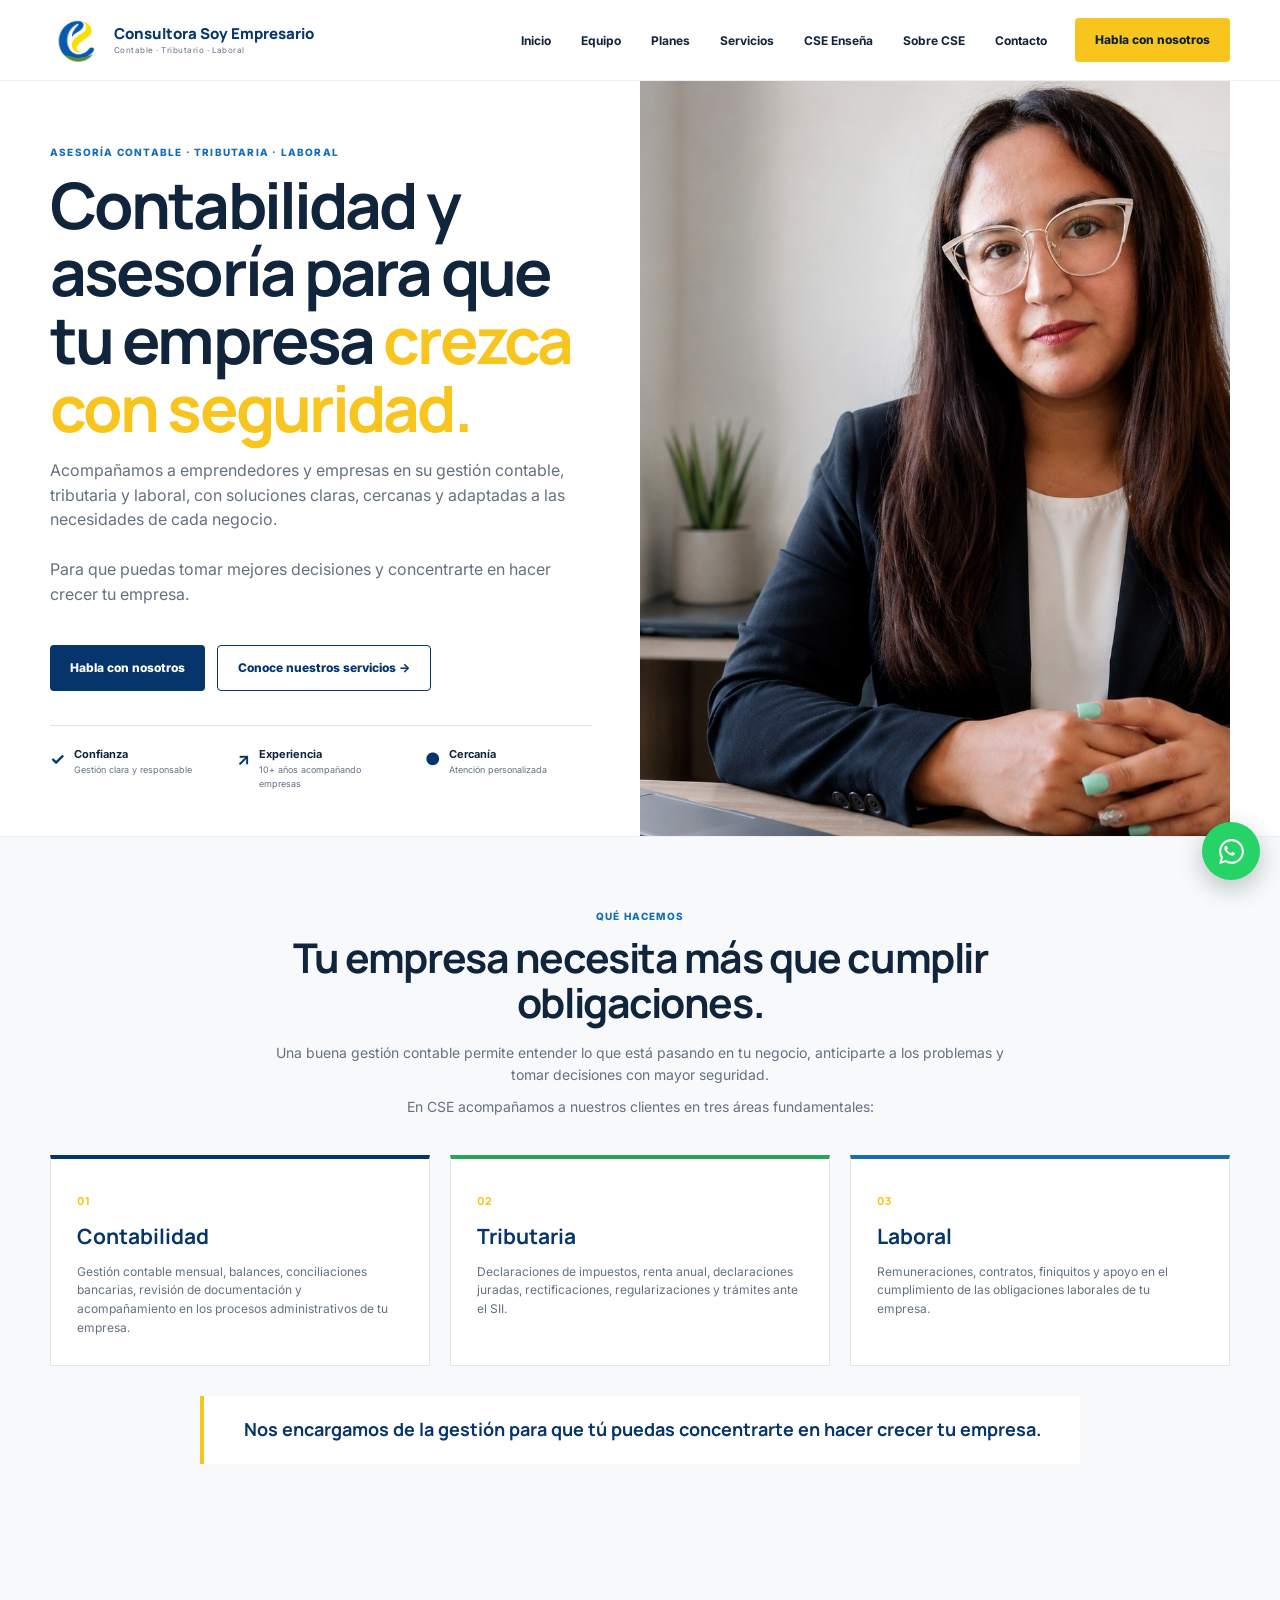
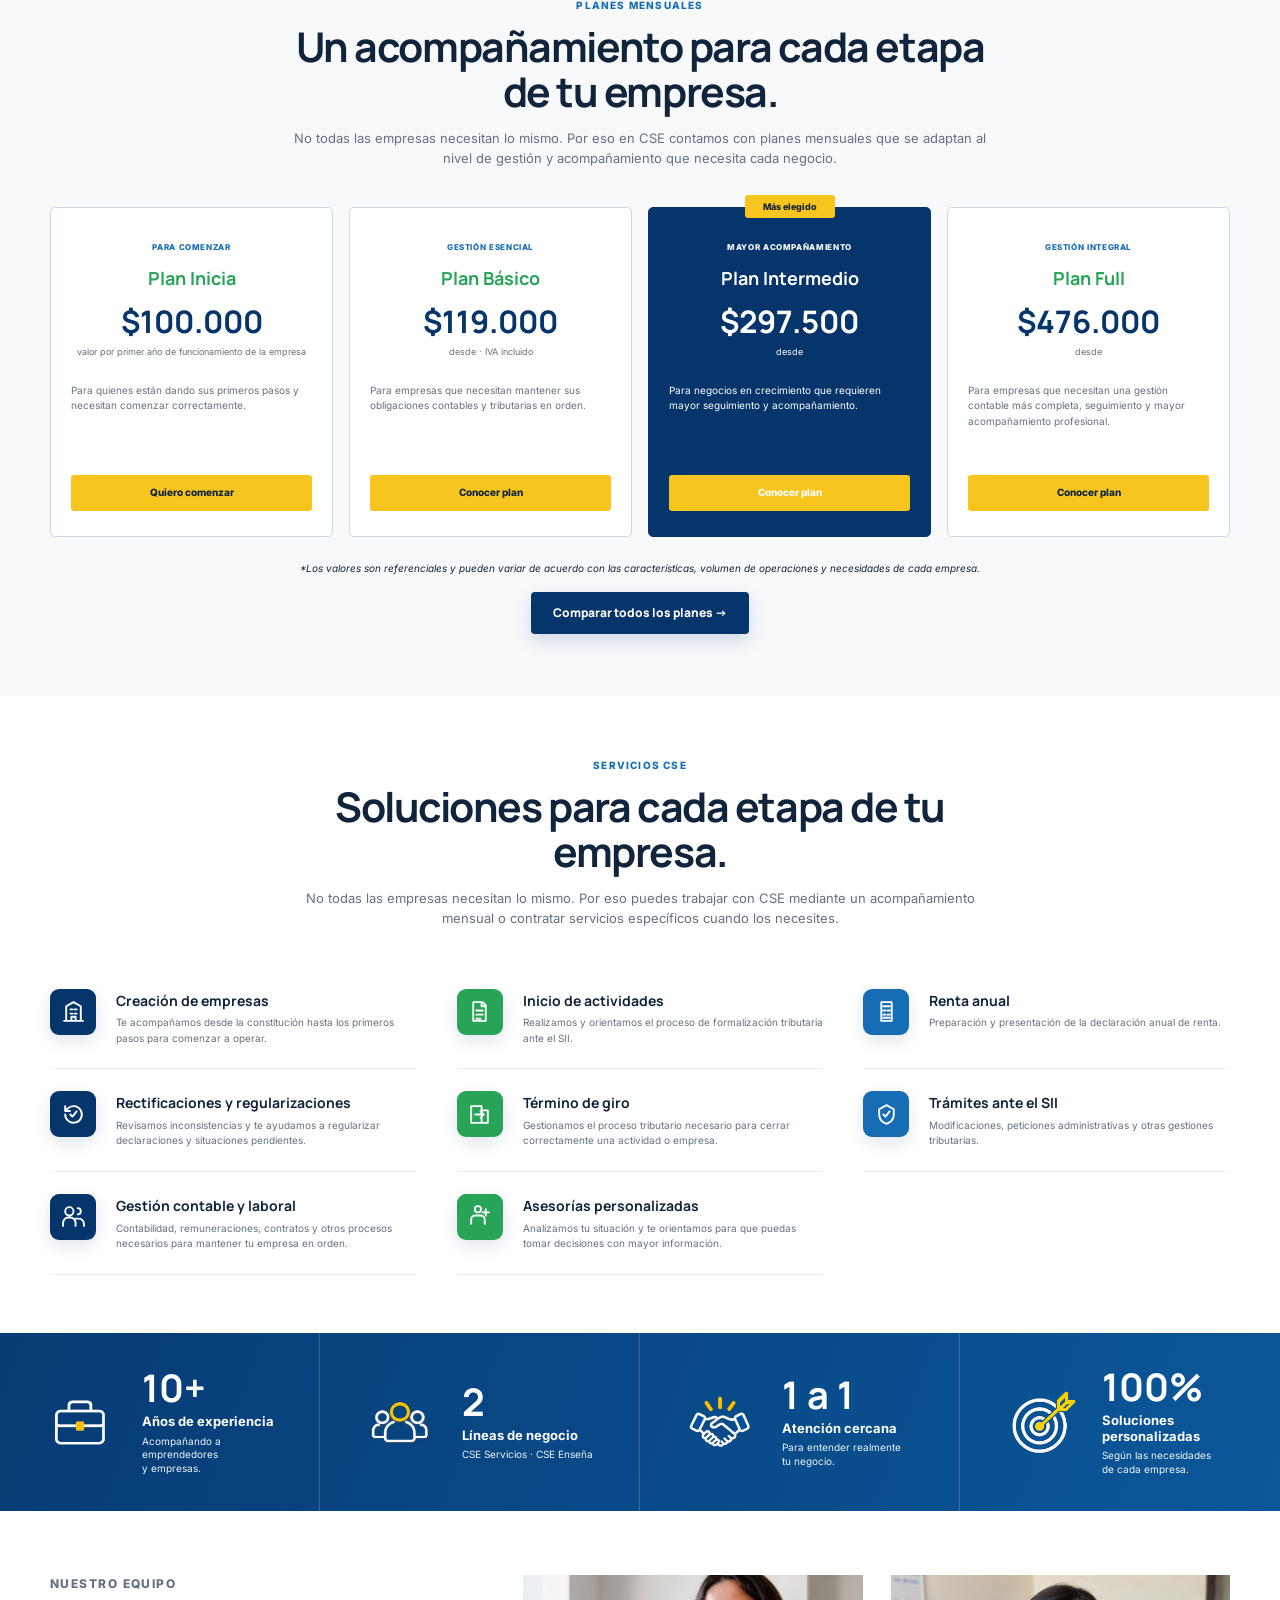
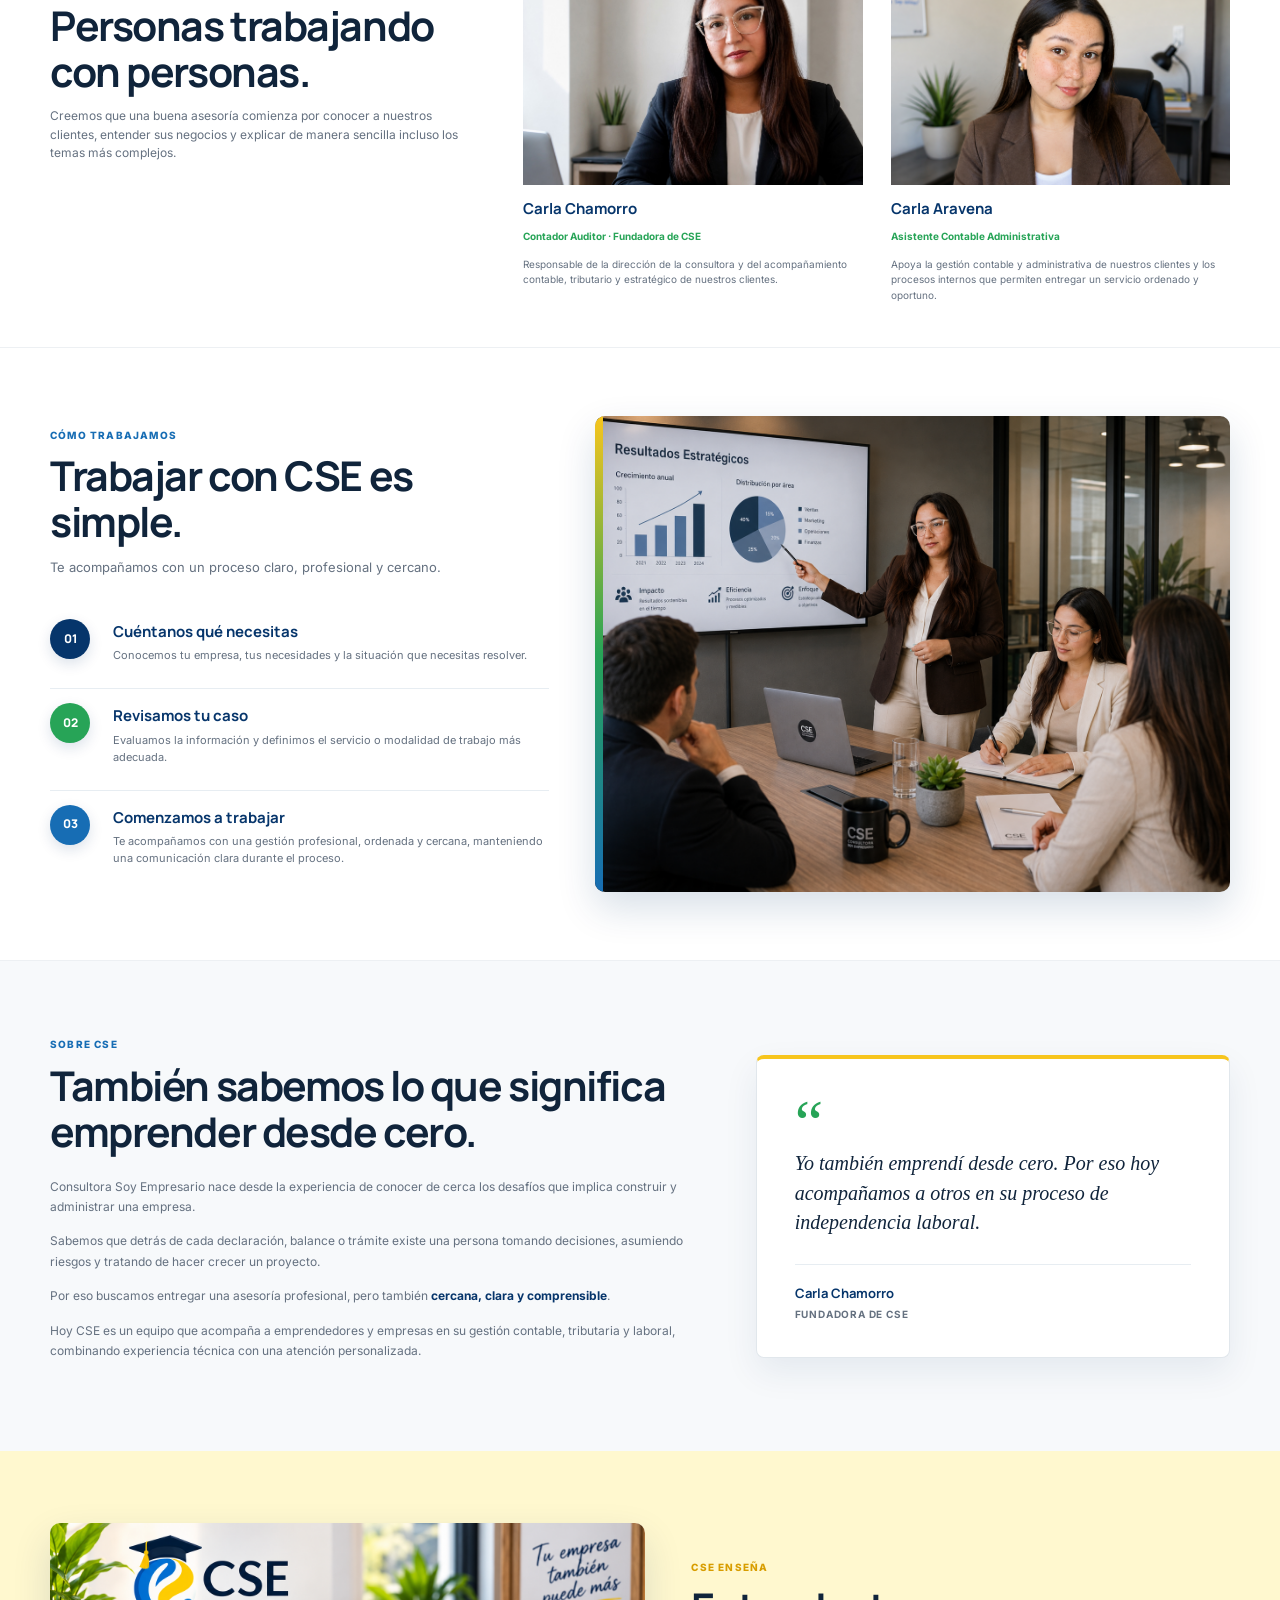
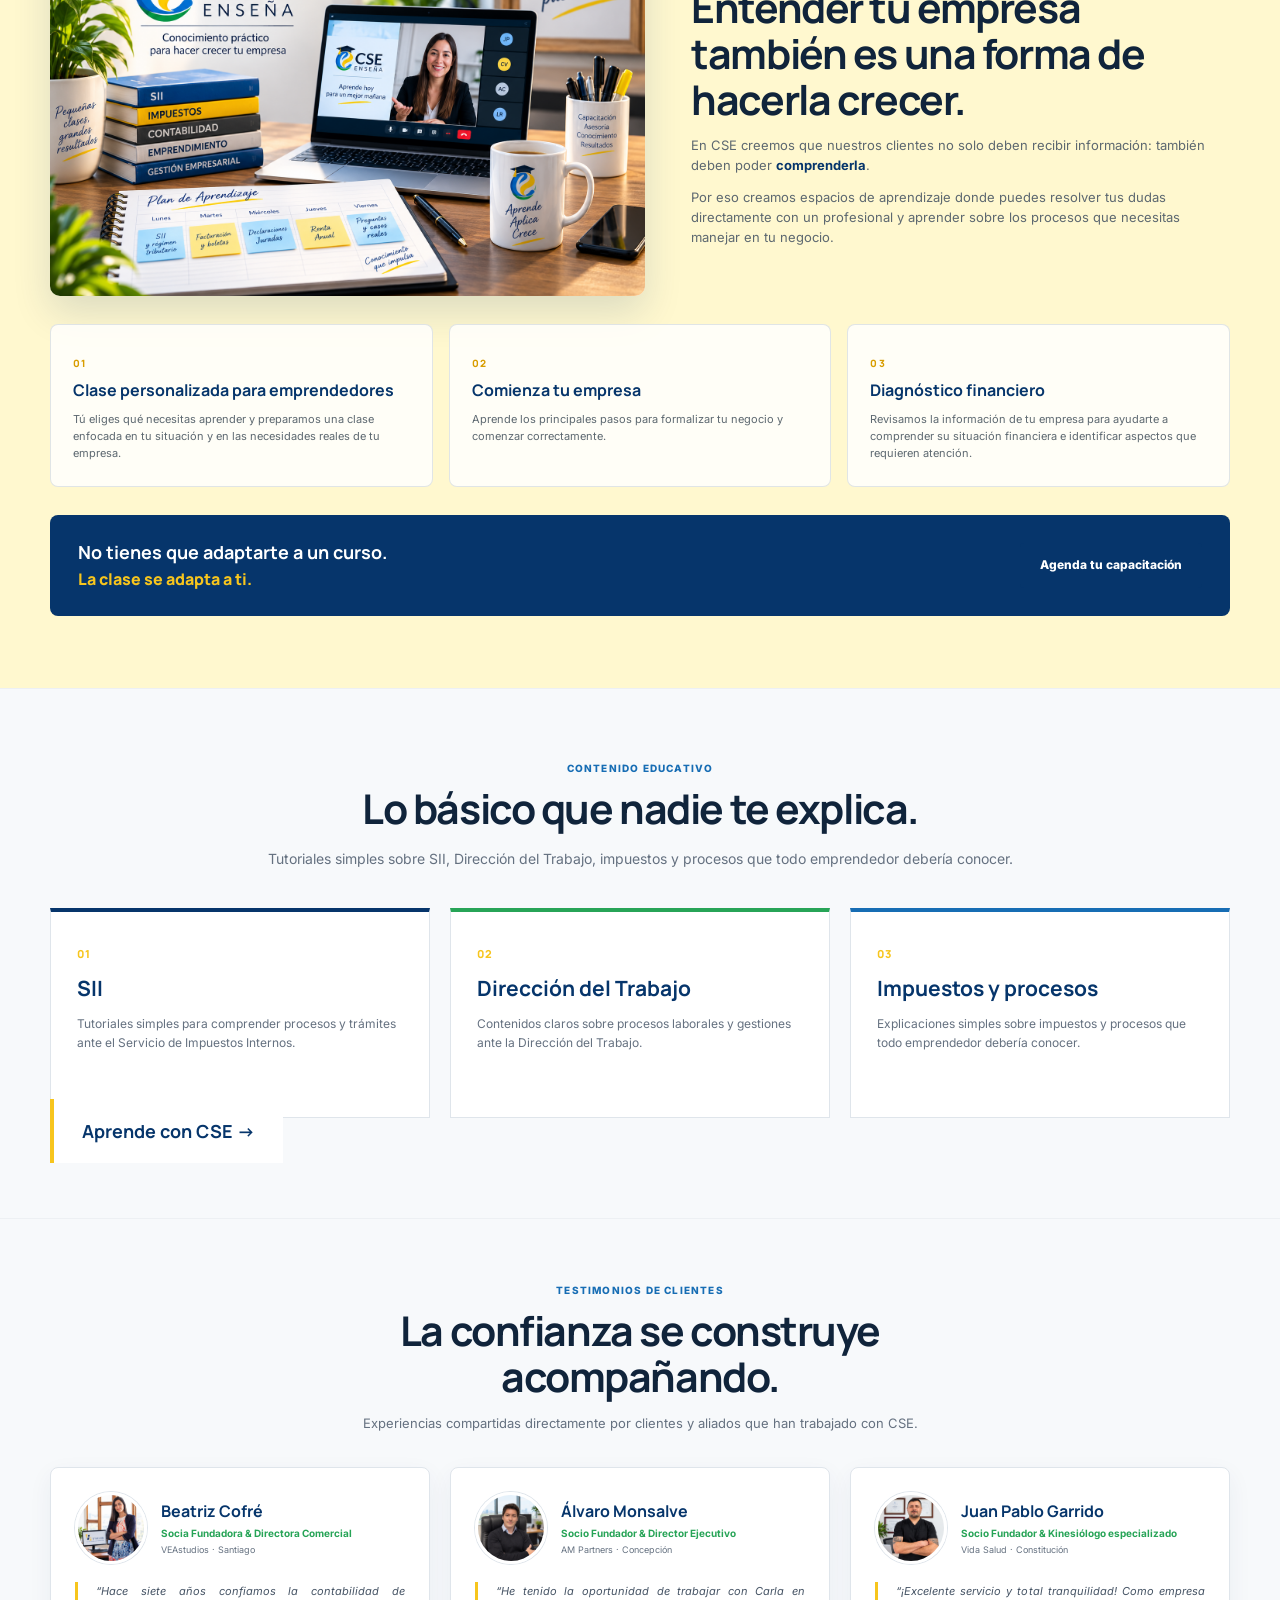
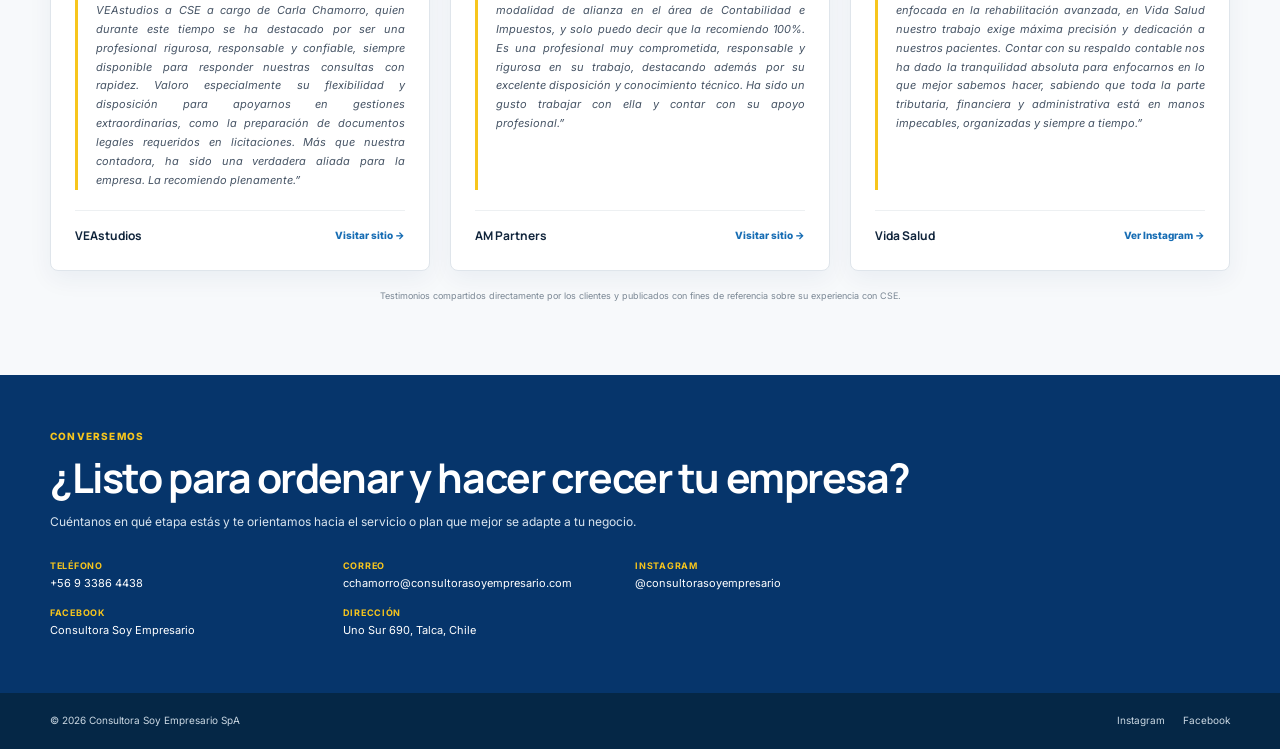
==== index.html @ 8fa25c70 "Agrega enlace de YouTube a contenido educativo" ====
<!doctype html><html lang="es"><head><meta charset="utf-8"><meta name="viewport" content="width=device-width,initial-scale=1"><meta name="description" content="Consultora Soy Empresario ofrece asesoría contable, tributaria y laboral para emprendedores y empresas en Chile, con atención cercana, clara y personalizada."><title>Consultora Soy Empresario | Contabilidad, Tributación y Asesoría Laboral</title><link rel="preconnect" href="https://fonts.googleapis.com"><link rel="preconnect" href="https://fonts.gstatic.com" crossorigin><link href="https://fonts.googleapis.com/css2?family=Inter:wght@400;500;600;700;800&family=Manrope:wght@500;600;700;800&display=swap" rel="stylesheet"><link rel="stylesheet" href="css/styles.css?v=23"><link rel="stylesheet" href="css/testimonios.css?v=4"></head><body><header><nav class="wrap nav" id="main-nav"><a class="brand" href="#inicio" aria-label="Consultora Soy Empresario"><img class="header-logo" src="assets/brand/IMAGEN%20LOGO%20SIN%20CSE.png" alt="Logo Consultora Soy Empresario"><span class="brand-text"><strong>Consultora Soy Empresario</strong><small>Contable · Tributario · Laboral</small></span></a><button class="menu-toggle" type="button" aria-label="Abrir menú" aria-expanded="false" aria-controls="nav-links"><span></span><span></span><span></span></button><div class="links" id="nav-links"><a href="#inicio">Inicio</a><a href="#equipo">Equipo</a><a href="#planes">Planes</a><a href="#servicios">Servicios</a><a href="#academia">CSE Enseña</a><a href="#sobre-cse">Sobre CSE</a><a href="#contacto">Contacto</a></div><a class="button yellow-button desktop-cta" href="https://wa.me/56933864438?text=Hola%20Carla%2C%20vi%20la%20p%C3%A1gina%20de%20Consultora%20Soy%20Empresario%20y%20quisiera%20recibir%20m%C3%A1s%20informaci%C3%B3n." target="_blank" rel="noopener">Habla con nosotros</a></nav></header><main><section class="hero" id="inicio"><div class="wrap hero-grid"><div class="hero-copy"><p class="eyebrow">ASESORÍA CONTABLE · TRIBUTARIA · LABORAL</p><h1>Contabilidad y asesoría para que tu empresa <span>crezca con seguridad.</span></h1><p class="lead">Acompañamos a emprendedores y empresas en su gestión contable, tributaria y laboral, con soluciones claras, cercanas y adaptadas a las necesidades de cada negocio.<br><br>Para que puedas tomar mejores decisiones y concentrarte en hacer crecer tu empresa.</p><div class="actions"><a class="button" href="https://wa.me/56933864438?text=Hola%20Carla%2C%20vi%20la%20p%C3%A1gina%20de%20Consultora%20Soy%20Empresario%20y%20quisiera%20recibir%20m%C3%A1s%20informaci%C3%B3n." target="_blank" rel="noopener">Habla con nosotros</a><a class="button outline" href="#servicios">Conoce nuestros servicios →</a></div><div class="hero-benefits"><div><b>✓</b><span><strong>Confianza</strong>Gestión clara y responsable</span></div><div><b>↗</b><span><strong>Experiencia</strong>10+ años acompañando empresas</span></div><div><b>●</b><span><strong>Cercanía</strong>Atención personalizada</span></div></div></div><div class="hero-photo"><img class="carla-hero-photo" src="assets/brand/Carla_chamorro.jpeg" alt="Carla Chamorro, fundadora de Consultora Soy Empresario"></div></div></section><section class="what-we-do" id="que-hacemos"><div class="wrap"><div class="what-intro"><p class="eyebrow">QUÉ HACEMOS</p><h2>Tu empresa necesita más que cumplir obligaciones.</h2><p>Una buena gestión contable permite entender lo que está pasando en tu negocio, anticiparte a los problemas y tomar decisiones con mayor seguridad.</p><p>En CSE acompañamos a nuestros clientes en tres áreas fundamentales:</p></div><div class="what-grid"><article><span class="what-number">01</span><h3>Contabilidad</h3><p>Gestión contable mensual, balances, conciliaciones bancarias, revisión de documentación y acompañamiento en los procesos administrativos de tu empresa.</p></article><article><span class="what-number">02</span><h3>Tributaria</h3><p>Declaraciones de impuestos, renta anual, declaraciones juradas, rectificaciones, regularizaciones y trámites ante el SII.</p></article><article><span class="what-number">03</span><h3>Laboral</h3><p>Remuneraciones, contratos, finiquitos y apoyo en el cumplimiento de las obligaciones laborales de tu empresa.</p></article></div><div class="what-closing">Nos encargamos de la gestión para que tú puedas concentrarte en hacer crecer tu empresa.</div></div></section><section class="plans-section" id="planes"><div class="wrap"><div class="section-heading centered"><p class="eyebrow">PLANES MENSUALES</p><h2>Un acompañamiento para cada etapa de tu empresa.</h2><p>No todas las empresas necesitan lo mismo. Por eso en CSE contamos con planes mensuales que se adaptan al nivel de gestión y acompañamiento que necesita cada negocio.</p></div><div class="plans"><article class="plan"><p>PARA COMENZAR</p><h3>Plan Inicia</h3><strong>$100.000</strong><small>valor por primer año de funcionamiento de la empresa</small><span>Para quienes están dando sus primeros pasos y necesitan comenzar correctamente.</span><a href="https://wa.me/56933864438?text=Hola%20Carla%2C%20quiero%20comenzar%20con%20el%20Plan%20Inicia%20y%20quisiera%20recibir%20m%C3%A1s%20informaci%C3%B3n.%20Mi%20empresa%20es%20del%20rubro%3A%20__________." target="_blank">Quiero comenzar</a></article><article class="plan"><p>GESTIÓN ESENCIAL</p><h3>Plan Básico</h3><strong>$119.000</strong><small>desde · IVA incluido</small><span>Para empresas que necesitan mantener sus obligaciones contables y tributarias en orden.</span><a href="https://wa.me/56933864438?text=Hola%20Carla%2C%20me%20interesa%20el%20Plan%20B%C3%A1sico%20y%20quisiera%20conocer%20m%C3%A1s%20detalles.%20Mi%20empresa%20es%20del%20rubro%3A%20__________." target="_blank">Conocer plan</a></article><article class="plan featured"><em>Más elegido</em><p>MAYOR ACOMPAÑAMIENTO</p><h3>Plan Intermedio</h3><strong>$297.500</strong><small>desde</small><span>Para negocios en crecimiento que requieren mayor seguimiento y acompañamiento.</span><a href="https://wa.me/56933864438?text=Hola%20Carla%2C%20me%20interesa%20el%20Plan%20Intermedio%20y%20quisiera%20conocer%20m%C3%A1s%20detalles.%20Mi%20empresa%20es%20del%20rubro%3A%20__________." target="_blank">Conocer plan</a></article><article class="plan"><p>GESTIÓN INTEGRAL</p><h3>Plan Full</h3><strong>$476.000</strong><small>desde</small><span>Para empresas que necesitan una gestión contable más completa, seguimiento y mayor acompañamiento profesional.</span><a href="https://wa.me/56933864438?text=Hola%20Carla%2C%20me%20interesa%20el%20Plan%20Full%20y%20quisiera%20conocer%20m%C3%A1s%20detalles.%20Mi%20empresa%20es%20del%20rubro%3A%20__________." target="_blank">Conocer plan</a></article></div><div class="plan-help"><em>*Los valores son referenciales y pueden variar de acuerdo con las características, volumen de operaciones y necesidades de cada empresa.</em><br><br><a href="comparar-planes.html">Comparar todos los planes →</a></div></div></section><section class="services" id="servicios"><div class="wrap"><div class="section-heading centered"><p class="eyebrow">SERVICIOS CSE</p><h2>Soluciones para cada etapa de tu empresa.</h2><p>No todas las empresas necesitan lo mismo. Por eso puedes trabajar con CSE mediante un acompañamiento mensual o contratar servicios específicos cuando los necesites.</p></div><div class="services-grid"><article><i><svg viewBox="0 0 24 24"><path d="M3 21h18M5 21V7l7-4 7 4v14M9 10h2m2 0h2M9 14h2m2 0h2M10 21v-4h4v4"/></svg></i><div><h3>Creación de empresas</h3><p>Te acompañamos desde la constitución hasta los primeros pasos para comenzar a operar.</p></div></article><article><i><svg viewBox="0 0 24 24"><path d="M6 3h9l3 3v15H6zM14 3v4h4M9 11h6M9 15h6M9 19h4"/></svg></i><div><h3>Inicio de actividades</h3><p>Realizamos y orientamos el proceso de formalización tributaria ante el SII.</p></div></article><article><i><svg viewBox="0 0 24 24"><path d="M7 3h10v18H7zM9 7h6M9 11h2m2 0h2M9 15h2m2 0h2M9 18h6"/></svg></i><div><h3>Renta anual</h3><p>Preparación y presentación de la declaración anual de renta.</p></div></article><article><i><svg viewBox="0 0 24 24"><path d="M4 12a8 8 0 1 0 2.3-5.7L4 8.6M4 4v4.6h4.6M9 12l2 2 4-5"/></svg></i><div><h3>Rectificaciones y regularizaciones</h3><p>Revisamos inconsistencias y te ayudamos a regularizar declaraciones y situaciones pendientes.</p></div></article><article><i><svg viewBox="0 0 24 24"><path d="M4 4h10v16H4zM14 8h6v12h-6M8 12h8M13 9l3 3-3 3"/></svg></i><div><h3>Término de giro</h3><p>Gestionamos el proceso tributario necesario para cerrar correctamente una actividad o empresa.</p></div></article><article><i><svg viewBox="0 0 24 24"><path d="M12 3l7 4v5c0 4.5-2.8 7.4-7 9-4.2-1.6-7-4.5-7-9V7zM9 12l2 2 4-5"/></svg></i><div><h3>Trámites ante el SII</h3><p>Modificaciones, peticiones administrativas y otras gestiones tributarias.</p></div></article><article><i><svg viewBox="0 0 24 24"><path d="M8 11a4 4 0 1 0 0-8 4 4 0 0 0 0 8M16 10a3 3 0 1 0 0-6M2 21v-3a5 5 0 0 1 5-5h2a5 5 0 0 1 5 5v3M14 14h3a5 5 0 0 1 5 5v2"/></svg></i><div><h3>Gestión contable y laboral</h3><p>Contabilidad, remuneraciones, contratos y otros procesos necesarios para mantener tu empresa en orden.</p></div></article><article><i><svg viewBox="0 0 24 24"><path d="M4 19v-4a4 4 0 0 1 4-4h5a4 4 0 0 1 4 4v4M10.5 8a3 3 0 1 0 0-6 3 3 0 0 0 0 6M18 5v6M15 8h6"/></svg></i><div><h3>Asesorías personalizadas</h3><p>Analizamos tu situación y te orientamos para que puedas tomar decisiones con mayor información.</p></div></article></div></div></section><section class="stats"><div class="stats-grid"><article class="stat-card"><div class="stat-icon"><svg viewBox="0 0 64 64" aria-hidden="true"></svg></div><div class="stat-copy"><strong>10+</strong><b>Años de experiencia</b><span>Acompañando a emprendedores<br>y empresas.</span></div></article><article class="stat-card"><div class="stat-icon"><svg viewBox="0 0 64 64" aria-hidden="true"></svg></div><div class="stat-copy"><strong>2</strong><b>Líneas de negocio</b><span>CSE Servicios · CSE Enseña</span></div></article><article class="stat-card"><div class="stat-icon"><svg viewBox="0 0 64 64" aria-hidden="true"></svg></div><div class="stat-copy"><strong>1 a 1</strong><b>Atención cercana</b><span>Para entender realmente<br>tu negocio.</span></div></article><article class="stat-card"><div class="stat-icon"><svg viewBox="0 0 64 64" aria-hidden="true"></svg></div><div class="stat-copy"><strong>100%</strong><b>Soluciones personalizadas</b><span>Según las necesidades<br>de cada empresa.</span></div></article></div></section><section class="about-team" id="equipo"><div class="wrap team-layout"><div class="story team-intro"><p class="eyebrow">NUESTRO EQUIPO</p><h2>Personas trabajando con personas.</h2><p>Creemos que una buena asesoría comienza por conocer a nuestros clientes, entender sus negocios y explicar de manera sencilla incluso los temas más complejos.</p></div><article class="person"><div class="person-photo"><img class="carla-team-photo" src="assets/brand/Carla_chamorro.jpeg" alt="Carla Chamorro"></div><h3>Carla Chamorro</h3><b>Contador Auditor · Fundadora de CSE</b><p>Responsable de la dirección de la consultora y del acompañamiento contable, tributario y estratégico de nuestros clientes.</p></article><article class="person"><div class="person-photo"><img class="carla-team-photo" src="assets/brand/Carla%20Aravena.png" alt="Carla Aravena"></div><h3>Carla Aravena</h3><b>Asistente Contable Administrativa</b><p>Apoya la gestión contable y administrativa de nuestros clientes y los procesos internos que permiten entregar un servicio ordenado y oportuno.</p></article></div></section><section class="how-we-work" id="como-trabajamos"><div class="wrap how-grid"><div class="how-copy"><p class="eyebrow">CÓMO TRABAJAMOS</p><h2>Trabajar con CSE es simple.</h2><p class="how-lead">Te acompañamos con un proceso claro, profesional y cercano.</p><div class="how-steps"><article class="how-step"><span class="how-step-number">01</span><div><h3>Cuéntanos qué necesitas</h3><p>Conocemos tu empresa, tus necesidades y la situación que necesitas resolver.</p></div></article><article class="how-step"><span class="how-step-number">02</span><div><h3>Revisamos tu caso</h3><p>Evaluamos la información y definimos el servicio o modalidad de trabajo más adecuada.</p></div></article><article class="how-step"><span class="how-step-number">03</span><div><h3>Comenzamos a trabajar</h3><p>Te acompañamos con una gestión profesional, ordenada y cercana, manteniendo una comunicación clara durante el proceso.</p></div></article></div></div><div class="how-photo"><img src="assets/brand/IMG_9280.png" alt="Reunión de asesoría de Consultora Soy Empresario con clientes"></div></div></section><section class="about-cse" id="sobre-cse"><div class="wrap about-cse-grid"><div class="about-cse-copy"><p class="eyebrow">SOBRE CSE</p><h2>También sabemos lo que significa emprender desde cero.</h2><p>Consultora Soy Empresario nace desde la experiencia de conocer de cerca los desafíos que implica construir y administrar una empresa.</p><p>Sabemos que detrás de cada declaración, balance o trámite existe una persona tomando decisiones, asumiendo riesgos y tratando de hacer crecer un proyecto.</p><p>Por eso buscamos entregar una asesoría profesional, pero también <strong>cercana, clara y comprensible</strong>.</p><p>Hoy CSE es un equipo que acompaña a emprendedores y empresas en su gestión contable, tributaria y laboral, combinando experiencia técnica con una atención personalizada.</p></div><aside class="about-cse-quote"><span class="quote-mark">“</span><blockquote>Yo también emprendí desde cero. Por eso hoy acompañamos a otros en su proceso de independencia laboral.</blockquote><div class="quote-signature"><strong>Carla Chamorro</strong><span>Fundadora de CSE</span></div></aside></div></section><section class="academy" id="academia"><div class="wrap academy-shell"><div class="academy-top"><div class="academy-media"><img src="assets/brand/cse%20ense%C3%B1a_Aprendizaje.png" alt="CSE Enseña - aprendizaje práctico para emprendedores y empresas"></div><div class="academy-copy"><p class="eyebrow yellow">CSE ENSEÑA</p><h2>Entender tu empresa también es una forma de hacerla crecer.</h2><p>En CSE creemos que nuestros clientes no solo deben recibir información: también deben poder <strong>comprenderla</strong>.</p><p>Por eso creamos espacios de aprendizaje donde puedes resolver tus dudas directamente con un profesional y aprender sobre los procesos que necesitas manejar en tu negocio.</p></div></div><div class="academy-options"><article><span>01</span><h3>Clase personalizada para emprendedores</h3><p>Tú eliges qué necesitas aprender y preparamos una clase enfocada en tu situación y en las necesidades reales de tu empresa.</p></article><article><span>02</span><h3>Comienza tu empresa</h3><p>Aprende los principales pasos para formalizar tu negocio y comenzar correctamente.</p></article><article><span>03</span><h3>Diagnóstico financiero</h3><p>Revisamos la información de tu empresa para ayudarte a comprender su situación financiera e identificar aspectos que requieren atención.</p></article></div><div class="academy-bottom"><div class="academy-message"><strong>No tienes que adaptarte a un curso.</strong><span>La clase se adapta a ti.</span></div><a class="button academy-button" href="https://encuadrado.com/p/carla-chamorro" target="_blank" rel="noopener">Agenda tu capacitación</a></div></div></section><section class="what-we-do" id="contenido-educativo"><div class="wrap"><div class="what-intro"><p class="eyebrow">CONTENIDO EDUCATIVO</p><h2>Lo básico que nadie te explica.</h2><p>Tutoriales simples sobre SII, Dirección del Trabajo, impuestos y procesos que todo emprendedor debería conocer.</p></div><div class="what-grid"><article><span class="what-number">01</span><h3>SII</h3><p>Tutoriales simples para comprender procesos y trámites ante el Servicio de Impuestos Internos.</p></article><article><span class="what-number">02</span><h3>Dirección del Trabajo</h3><p>Contenidos claros sobre procesos laborales y gestiones ante la Dirección del Trabajo.</p></article><article><span class="what-number">03</span><h3>Impuestos y procesos</h3><p>Explicaciones simples sobre impuestos y procesos que todo emprendedor debería conocer.</p></article></div><a class="what-closing" href="https://youtube.com/@cseensena?si=bBdfh_5M2-xt8bLf" target="_blank" rel="noopener">Aprende con CSE →</a></div></section><section class="testimonials" id="testimonios"><div class="wrap"><div class="section-heading centered"><p class="eyebrow">TESTIMONIOS DE CLIENTES</p><h2>La confianza se construye acompañando.</h2><p>Experiencias compartidas directamente por clientes y aliados que han trabajado con CSE.</p></div><div class="testimonials-grid"><article class="testimonial-card"><div class="testimonial-top"><img class="testimonial-photo" src="assets/testimonios/Beatriz_Cofre.png" alt="Beatriz Cofré"><div class="testimonial-person"><h3>Beatriz Cofré</h3><strong>Socia Fundadora &amp; Directora Comercial</strong><span>VEAstudios · Santiago</span></div></div><p class="testimonial-quote">“Hace siete años confiamos la contabilidad de VEAstudios a CSE a cargo de Carla Chamorro, quien durante este tiempo se ha destacado por ser una profesional rigurosa, responsable y confiable, siempre disponible para responder nuestras consultas con rapidez. Valoro especialmente su flexibilidad y disposición para apoyarnos en gestiones extraordinarias, como la preparación de documentos legales requeridos en licitaciones. Más que nuestra contadora, ha sido una verdadera aliada para la empresa. La recomiendo plenamente.”</p><div class="testimonial-company"><b>VEAstudios</b><a class="testimonial-link" href="https://veastudios.cl/" target="_blank" rel="noopener">Visitar sitio →</a></div></article><article class="testimonial-card"><div class="testimonial-top"><img class="testimonial-photo" src="assets/testimonios/Alvaro_Monsalve.jpg" alt="Álvaro Monsalve"><div class="testimonial-person"><h3>Álvaro Monsalve</h3><strong>Socio Fundador &amp; Director Ejecutivo</strong><span>AM Partners · Concepción</span></div></div><p class="testimonial-quote">“He tenido la oportunidad de trabajar con Carla en modalidad de alianza en el área de Contabilidad e Impuestos, y solo puedo decir que la recomiendo 100%. Es una profesional muy comprometida, responsable y rigurosa en su trabajo, destacando además por su excelente disposición y conocimiento técnico. Ha sido un gusto trabajar con ella y contar con su apoyo profesional.”</p><div class="testimonial-company"><b>AM Partners</b><a class="testimonial-link" href="https://ampartners.cl/" target="_blank" rel="noopener">Visitar sitio →</a></div></article><article class="testimonial-card"><div class="testimonial-top"><img class="testimonial-photo" src="assets/testimonios/Juan_Pablo_Garrido.png" alt="Juan Pablo Garrido"><div class="testimonial-person"><h3>Juan Pablo Garrido</h3><strong>Socio Fundador &amp; Kinesiólogo especializado</strong><span>Vida Salud · Constitución</span></div></div><p class="testimonial-quote">“¡Excelente servicio y total tranquilidad! Como empresa enfocada en la rehabilitación avanzada, en Vida Salud nuestro trabajo exige máxima precisión y dedicación a nuestros pacientes. Contar con su respaldo contable nos ha dado la tranquilidad absoluta para enfocarnos en lo que mejor sabemos hacer, sabiendo que toda la parte tributaria, financiera y administrativa está en manos impecables, organizadas y siempre a tiempo.”</p><div class="testimonial-company"><b>Vida Salud</b><a class="testimonial-link" href="https://www.instagram.com/vidasalud.21?utm_source=ig_web_button_share_sheet&amp;stkn=ZDNlZDc0MzIxNw==" target="_blank" rel="noopener">Ver Instagram →</a></div></article></div><p class="testimonial-source">Testimonios compartidos directamente por los clientes y publicados con fines de referencia sobre su experiencia con CSE.</p></div></section><section class="contact" id="contacto"><div class="wrap contact-grid"><div><p class="eyebrow yellow">CONVERSEMOS</p><h2>¿Listo para ordenar y hacer crecer tu empresa?</h2><p>Cuéntanos en qué etapa estás y te orientamos hacia el servicio o plan que mejor se adapte a tu negocio.</p><div class="contact-links"><a href="tel:+56933864438"><b>Teléfono</b><span>+56 9 3386 4438</span></a><a href="mailto:cchamorro@consultorasoyempresario.com"><b>Correo</b><span>cchamorro@consultorasoyempresario.com</span></a><a href="https://www.instagram.com/consultorasoyempresario?igsi=MXR3NWFsYzFrNzcybQ==" target="_blank" rel="noopener"><b>Instagram</b><span>@consultorasoyempresario</span></a><a href="https://www.facebook.com/share/19qrt7xo6N/?mibextid=wwXIfr" target="_blank" rel="noopener"><b>Facebook</b><span>Consultora Soy Empresario</span></a><div><b>Dirección</b><span>Uno Sur 690, Talca, Chile</span></div></div></div></div></section></main><footer><div class="wrap footer"><span>© 2026 Consultora Soy Empresario SpA</span><div class="footer-social"><a href="https://www.instagram.com/consultorasoyempresario?igsi=MXR3NWFsYzFrNzcybQ==" target="_blank" rel="noopener">Instagram</a><a href="https://www.facebook.com/share/19qrt7xo6N/?mibextid=wwXIfr" target="_blank" rel="noopener">Facebook</a></div></div></footer><a class="whatsapp-float" href="https://wa.me/56933864438?text=Hola%20Carla%2C%20vi%20la%20p%C3%A1gina%20de%20Consultora%20Soy%20Empresario%20y%20quisiera%20hacer%20una%20consulta." target="_blank" rel="noopener" aria-label="WhatsApp"><svg viewBox="0 0 32 32" aria-hidden="true"><path d="M19.11 17.34c-.27-.14-1.6-.79-1.85-.88-.25-.09-.43-.14-.61.14-.18.27-.7.88-.86 1.06-.16.18-.32.2-.59.07-.27-.14-1.15-.42-2.19-1.35-.81-.72-1.36-1.61-1.52-1.88-.16-.27-.02-.42.12-.55.12-.12.27-.32.41-.48.14-.16.18-.27.27-.45.09-.18.05-.34-.02-.48-.07-.14-.61-1.47-.84-2.01-.22-.53-.45-.46-.61-.47h-.52c-.18 0-.48.07-.73.34-.25.27-.95.93-.95 2.26 0 1.33.97 2.62 1.1 2.8.14.18 1.9 2.9 4.61 4.07.64.28 1.15.45 1.54.57.65.21 1.24.18 1.7.11.52-.08 1.6-.65 1.83-1.28.23-.63.23-1.17.16-1.28-.07-.11-.25-.18-.52-.32zM16.03 3.2c-7.05 0-12.78 5.72-12.78 12.77 0 2.25.59 4.45 1.71 6.39L3.14 29l6.8-1.78a12.75 12.75 0 0 0 6.08 1.55h.01c7.04 0 12.77-5.73 12.77-12.78S23.07 3.2 16.03 3.2zm0 23.41h-.01a10.6 10.6 0 0 1-5.4-1.48l-.39-.23-4.04 1.06 1.08-3.94-.25-.4a10.59 10.59 0 0 1-1.63-5.65c0-5.86 4.77-10.63 10.64-10.63 5.86 0 10.63 4.77 10.63 10.64 0 5.86-4.77 10.63-10.63 10.63z"/></svg></a><script>const toggle=document.querySelector('.menu-toggle');const nav=document.querySelector('#main-nav');const links=document.querySelectorAll('#nav-links a');if(toggle&&nav){toggle.addEventListener('click',()=>{const open=nav.classList.toggle('nav-menu-open');toggle.setAttribute('aria-expanded',open?'true':'false');toggle.setAttribute('aria-label',open?'Cerrar menú':'Abrir menú')});links.forEach(link=>link.addEventListener('click',()=>{nav.classList.remove('nav-menu-open');toggle.setAttribute('aria-expanded','false');toggle.setAttribute('aria-label','Abrir menú')}));}</script></body></html>
---- css/styles.css ----
:root{--navy:#06356b;--navy2:#0a4c91;--blue:#176db4;--yellow:#f7c51d;--green:#27a457;--ink:#10243b;--muted:#657180;--soft:#f7f9fb;--line:#dfe5eb}*{box-sizing:border-box}html{scroll-behavior:smooth;scroll-padding-top:82px}body{margin:0;font-family:'Inter',sans-serif;color:var(--ink);line-height:1.55;background:#fff}a{text-decoration:none;color:inherit}.wrap{width:min(1180px,calc(100% - 40px));margin:auto}.logo-wordmark{display:block;width:175px;height:54px;background-image:url('../assets/brand/logo-principal-cse.png');background-repeat:no-repeat;background-size:282px 282px;background-position:-53px -99px}.logo-symbol{display:inline-block;background-image:url('../assets/brand/logo-simbolo-cse.jpg');background-repeat:no-repeat;background-position:center;background-size:300%;border-radius:50%}.logo-symbol.small{width:42px;height:42px}.logo-symbol.medium{width:76px;height:76px}header{position:sticky;top:0;z-index:40;background:#fff;border-bottom:1px solid #edf0f3}.nav{height:80px;display:flex;align-items:center;gap:28px}.brand{margin-right:auto;display:flex;align-items:center;gap:10px;height:72px;min-width:250px;overflow:hidden}.header-logo{display:block;width:54px;height:54px;max-width:54px;max-height:54px;flex:0 0 54px;object-fit:contain;object-position:center}.brand-text{display:flex;flex-direction:column;line-height:1.05}.brand-text strong{font-family:'Manrope',sans-serif;color:var(--navy);font-size:15px;font-weight:800;white-space:nowrap}.brand-text small{font-size:8px;letter-spacing:.06em;color:var(--muted);margin-top:4px;white-space:nowrap}.links{display:flex;gap:30px;align-items:center;font-size:12px;font-weight:700}.links a{padding:30px 0 25px;border-bottom:3px solid transparent}.links a:hover{color:var(--blue);border-color:var(--yellow)}.button{display:inline-flex;justify-content:center;align-items:center;padding:13px 20px;border-radius:4px;background:var(--navy);color:#fff;font-size:12px;font-weight:800}.yellow-button{background:var(--yellow);color:#10243b}.outline{background:#fff;color:var(--navy);border:1px solid var(--navy)}.eyebrow{font-size:10px;letter-spacing:.12em;font-weight:800;color:var(--blue);margin:0 0 10px}.eyebrow.yellow{color:var(--yellow)}h1,h2,h3,.plan strong{font-family:'Manrope',sans-serif}h1{font-size:clamp(42px,5vw,66px);line-height:1.06;letter-spacing:-.045em;margin:0;color:var(--ink)}h1 span{color:var(--yellow)}h2{font-size:clamp(28px,3.2vw,42px);line-height:1.12;letter-spacing:-.035em;margin:0 0 12px}.hero{background:#fff}.hero-grid{display:grid;grid-template-columns:1fr 1fr;min-height:520px}.hero-copy{padding:64px 48px 45px 0;display:flex;flex-direction:column;justify-content:center}.lead{font-size:16px;color:var(--muted);max-width:580px}.actions{display:flex;gap:12px;margin:22px 0 34px}.hero-benefits{display:grid;grid-template-columns:repeat(3,1fr);gap:20px;border-top:1px solid var(--line);padding-top:20px}.hero-benefits>div{display:flex;gap:9px}.hero-benefits b{color:var(--navy);font-size:17px}.hero-benefits span{font-size:9px;color:var(--muted)}.hero-benefits strong{display:block;color:var(--ink);font-size:11px}.hero-photo{background:#eef1ef;min-height:520px;overflow:hidden;position:relative}.carla-hero-photo{display:block;width:100%;height:100%;min-height:520px;object-fit:cover;object-position:center 22%}.what-we-do{padding:72px 0;background:var(--soft);border-top:1px solid #edf0f3}.what-intro{max-width:820px;margin:0 auto 38px;text-align:center}.what-intro h2{max-width:760px;margin:0 auto 16px}.what-intro>p:not(.eyebrow){font-size:14px;color:var(--muted);max-width:760px;margin:10px auto}.what-grid{display:grid;grid-template-columns:repeat(3,1fr);gap:20px}.what-grid article{background:#fff;border:1px solid var(--line);border-top:4px solid var(--navy);padding:28px 26px;min-height:210px}.what-grid article:nth-child(2){border-top-color:var(--green)}.what-grid article:nth-child(3){border-top-color:var(--blue)}.what-number{font-family:'Manrope',sans-serif;font-size:11px;font-weight:800;letter-spacing:.1em;color:var(--yellow)}.what-grid h3{font-size:21px;color:var(--navy);margin:8px 0 10px}.what-grid p{font-size:12px;color:var(--muted);margin:0}.what-closing{margin:30px auto 0;max-width:880px;padding:20px 28px;border-left:4px solid var(--yellow);background:#fff;font-family:'Manrope',sans-serif;font-size:18px;font-weight:700;color:var(--navy);text-align:center}.section-heading{max-width:720px;margin-bottom:38px}.section-heading.centered{text-align:center;margin-left:auto;margin-right:auto}.section-heading>p:last-child{color:var(--muted);font-size:13px}.services{padding:62px 0 58px}.services-grid{display:grid;grid-template-columns:repeat(3,1fr);gap:0 40px}.services-grid article{display:grid;grid-template-columns:50px 1fr;gap:16px;padding:22px 0;border-bottom:1px solid #edf0f2;align-items:start}.services-grid i{width:46px;height:46px;border-radius:9px;background:var(--navy);color:#fff;display:grid;place-items:center;font-style:normal;box-shadow:0 6px 16px rgba(6,53,107,.12)}.services-grid article:nth-child(3n+2) i{background:var(--green)}.services-grid article:nth-child(3n) i{background:var(--blue)}.services-grid i svg{width:25px;height:25px;fill:none;stroke:currentColor;stroke-width:1.8;stroke-linecap:round;stroke-linejoin:round}.services-grid h3{font-size:14px;margin:1px 0 4px}.services-grid p{font-size:10px;color:var(--muted);margin:0}.stats{background:linear-gradient(110deg,#073b74,#0b579a);color:#fff}.stats-grid{display:grid;width:100%;max-width:none;margin:0;grid-template-columns:repeat(4,1fr);line-height:normal}.stats-grid::before{display:none}.stat-card{display:flex;align-items:center;gap:16px;min-height:178px;padding:28px 34px;border-right:1px solid rgba(255,255,255,.18)}.stat-card:last-child{border-right:0}.stat-icon{width:92px;height:92px;flex:0 0 92px;background-position:center;background-repeat:no-repeat;background-size:contain}.stat-card:nth-child(1) .stat-icon{background-image:url('../assets/icons/icono-experiencia.png')}.stat-card:nth-child(2) .stat-icon{background-image:url('../assets/icons/icono-areas-asesoria.png')}.stat-card:nth-child(3) .stat-icon{background-image:url('../assets/icons/icono-atencion-cercana.png')}.stat-card:nth-child(4) .stat-icon{background-image:url('../assets/icons/icono-compromiso%20(3).png');mix-blend-mode:normal}.stat-icon svg{display:none}.stat-copy{display:flex;flex-direction:column;align-items:flex-start;min-width:0}.stat-copy strong{font-family:'Manrope',sans-serif;font-size:38px;line-height:1;color:#fff;margin-bottom:8px;white-space:nowrap}.stat-copy b{font-size:13px;line-height:1.2;color:#fff;margin-bottom:5px}.stat-copy span{font-size:10px;line-height:1.35;color:#eef5fb}.about-team{padding:64px 0}.team-layout{display:grid;grid-template-columns:1.05fr .8fr .8fr;gap:28px;align-items:start}.story{padding-right:30px}.story>p{font-size:12px;color:var(--muted)}blockquote{margin:20px 0 10px;padding-left:14px;border-left:3px solid var(--yellow);font-size:12px;color:#455364}.signature{font-family:'Manrope';font-size:17px;display:block;margin-top:16px}.story>span:not(.logo-symbol){display:block;font-size:10px;color:var(--muted)}.story-mark{margin-top:15px}.person-photo{height:210px;background:#f0f2f2;display:flex;align-items:center;justify-content:center;overflow:hidden}.carla-team-photo{width:100%;height:100%;object-fit:cover;object-position:center 18%;display:block}.person-photo.empty span{font-size:10px;color:#87939c}.person h3{font-size:15px;margin:12px 0 2px;color:var(--navy)}.person b{font-size:10px;color:var(--green)}.person p{font-size:10px;color:var(--muted)}.plans-section{background:var(--soft);padding:62px 0}.plans{display:grid;grid-template-columns:repeat(4,1fr);gap:16px}.plan{background:#fff;border:1px solid #ccd8e3;border-radius:5px;padding:25px 20px;display:flex;flex-direction:column;min-height:330px;position:relative}.plan>p{font-size:8px;font-weight:800;color:var(--blue);letter-spacing:.08em;text-align:center}.plan h3{text-align:center;color:var(--green);font-size:18px;margin:4px 0}.plan strong{text-align:center;font-size:31px;color:var(--navy)}.plan small{text-align:center;font-size:9px;color:var(--muted)}.plan>span{font-size:10px;color:var(--muted);margin:24px 0}.plan a{margin-top:auto;background:var(--yellow);padding:10px;text-align:center;font-size:10px;font-weight:800;border-radius:3px}.plan.featured{background:var(--navy);color:#fff;border-color:var(--navy)}.plan.featured em{position:absolute;top:-13px;left:50%;transform:translateX(-50%);background:var(--yellow);color:#17232c;font-size:9px;font-style:normal;font-weight:800;padding:5px 18px;border-radius:3px}.plan.featured p,.plan.featured h3,.plan.featured strong,.plan.featured small,.plan.featured>span{color:#fff}.plan-help{text-align:center;margin-top:18px;font-size:10px}.plan-help a{color:var(--navy);font-weight:800}.academy{padding:72px 0;background:#fff8cf}.academy-shell{display:flex;flex-direction:column;gap:28px}.academy-top{display:grid;grid-template-columns:1.05fr .95fr;gap:46px;align-items:center}.academy-media{border-radius:10px;overflow:hidden;box-shadow:0 16px 38px rgba(6,53,107,.14);background:#fff;aspect-ratio:16/10}.academy-media img{display:block;width:100%;height:100%;object-fit:cover}.academy-copy .eyebrow{color:#d89d00}.academy-copy h2{max-width:560px}.academy-copy p:not(.eyebrow){font-size:13px;color:#5d6870;margin:12px 0}.academy-copy strong{color:var(--navy)}.academy-options{display:grid;grid-template-columns:repeat(3,1fr);gap:16px}.academy-options article{background:rgba(255,255,255,.82);border:1px solid rgba(6,53,107,.12);padding:24px 22px;border-radius:8px}.academy-options article span{display:inline-block;font-family:'Manrope',sans-serif;font-size:10px;font-weight:800;letter-spacing:.12em;color:#d89d00;margin-bottom:7px}.academy-options h3{font-size:16px;color:var(--navy);margin:0 0 8px}.academy-options p{font-size:11px;color:#5d6870;margin:0}.academy-bottom{display:flex;align-items:center;justify-content:space-between;gap:26px;padding:24px 28px;background:var(--navy);border-radius:8px}.academy-bottom div{display:flex;flex-direction:column}.academy-bottom strong{font-family:'Manrope',sans-serif;font-size:18px;color:#fff}.academy-bottom span{font-family:'Manrope',sans-serif;font-size:16px;font-weight:800;color:var(--yellow)}.academy-bottom .button{flex:0 0 auto;min-width:170px}.contact{background:var(--navy);padding:54px 0;color:#fff}.contact-grid{display:grid;grid-template-columns:minmax(0,1fr) auto;gap:55px;align-items:center}.contact h2{color:#fff}.contact p:not(.eyebrow){font-size:12px;color:#d9e5ef;max-width:720px}.contact-links{display:grid;grid-template-columns:repeat(3,minmax(150px,1fr));gap:14px 28px;margin-top:28px;max-width:850px}.contact-links>a,.contact-links>div{display:flex;flex-direction:column;gap:2px;min-width:0}.contact-links b{font-size:9px;text-transform:uppercase;letter-spacing:.08em;color:var(--yellow)}.contact-links span{font-size:11px;color:#fff;overflow-wrap:anywhere}.contact-links a:hover span{text-decoration:underline}.footer{display:flex;justify-content:space-between;font-size:10px}footer{background:#052746;color:#cbd8e3;padding:20px 0}.footer-social{display:flex;gap:18px}.whatsapp-float{position:fixed;right:20px;bottom:20px;width:58px;height:58px;border-radius:50%;background:#25d366;display:grid;place-items:center;z-index:50;box-shadow:0 8px 25px #001f1640}.whatsapp-float svg{width:31px;height:31px;fill:#fff}@media(max-width:1100px){.stat-card{padding:24px 20px;gap:12px}.stat-icon{width:72px;height:72px;flex-basis:72px}.stat-copy strong{font-size:32px}.stat-copy b{font-size:11px}.stat-copy span{font-size:9px}.academy-top{gap:30px}}@media(max-width:980px){.links{display:none}.desktop-cta{margin-left:auto}.hero-grid{grid-template-columns:1fr}.hero-copy{padding:48px 0}.hero-photo{min-height:420px}.carla-hero-photo{min-height:420px;height:420px;object-position:center 18%}.what-grid{grid-template-columns:1fr}.what-grid article{min-height:auto}.team-layout{grid-template-columns:1fr 1fr}.story{grid-column:1/-1}.plans{grid-template-columns:1fr 1fr}.academy-top{grid-template-columns:1fr}.academy-options{grid-template-columns:1fr 1fr}.academy-options article:last-child{grid-column:1/-1}.contact-links{grid-template-columns:repeat(2,minmax(150px,1fr))}.wrap{width:min(100% - 30px,1180px)}}@media(max-width:800px){.stats-grid{grid-template-columns:1fr 1fr}.stat-card{border-bottom:1px solid rgba(255,255,255,.18)}.stat-card:nth-child(2){border-right:0}}@media(max-width:700px){.stats-grid{grid-template-columns:1fr}.stat-card{min-height:auto;padding:20px 24px;gap:16px;border-right:0}.stat-icon{width:58px;height:58px;flex:0 0 58px}.stat-copy strong{font-size:30px;margin-bottom:5px}.stat-copy b{font-size:11px}.stat-copy span{font-size:9px}.academy-options{grid-template-columns:1fr}.academy-options article:last-child{grid-column:auto}.academy-bottom{align-items:flex-start;flex-direction:column}.academy-bottom .button{width:100%}}@media(max-width:600px){html{scroll-padding-top:70px}.nav{height:68px}.brand{height:62px;min-width:0;gap:7px}.header-logo{width:42px;height:42px;max-width:42px;max-height:42px;flex-basis:42px}.brand-text strong{font-size:12px}.brand-text small{display:none}.desktop-cta{padding:9px 10px;font-size:9px}.hero-copy{padding:38px 0 32px}h1{font-size:38px}h2{font-size:28px}.lead{font-size:14px}.actions{margin:18px 0 26px}.actions .button{font-size:10px;padding:11px 13px}.hero-benefits{gap:8px}.hero-benefits>div{display:block}.hero-benefits span{font-size:8px}.hero-photo{min-height:330px}.carla-hero-photo{min-height:330px;height:330px;object-position:center 18%}.what-we-do{padding:50px 0}.what-intro{text-align:left}.what-intro>p:not(.eyebrow){font-size:13px}.what-grid{gap:12px}.what-grid article{padding:22px 20px}.what-closing{text-align:left;font-size:16px;padding:18px 20px}.logo-symbol.medium{width:64px;height:64px}.services{padding:50px 0}.services-grid{grid-template-columns:1fr}.services-grid article{padding:15px 0}.about-team{padding:50px 0}.team-layout{grid-template-columns:1fr}.story{grid-column:auto}.person-photo{height:260px}.plans-section{padding:50px 0}.plans{grid-template-columns:1fr}.plan{min-height:280px}.academy{padding:50px 0}.academy-shell{gap:20px}.academy-media{aspect-ratio:4/3}.academy-copy p:not(.eyebrow){font-size:12px}.academy-options article{padding:20px}.academy-bottom{padding:20px}.academy-bottom strong{font-size:16px}.academy-bottom span{font-size:14px}.contact-grid{grid-template-columns:1fr;gap:25px}.contact-links{grid-template-columns:1fr;gap:13px}.contact{padding:42px 0 95px}.footer{padding-bottom:20px;gap:15px;flex-direction:column}.whatsapp-float{width:52px;height:52px;right:14px;bottom:14px}}
---- css/testimonios.css ----
.testimonials{padding:64px 0;background:#f7f9fb;border-top:1px solid #edf0f3}.testimonials .section-heading{max-width:760px;margin-bottom:34px}.testimonials-grid{display:grid;grid-template-columns:repeat(3,1fr);gap:20px}.testimonial-card{background:#fff;border:1px solid #dfe5eb;border-radius:8px;padding:24px;display:flex;flex-direction:column;min-height:100%;box-shadow:0 8px 24px rgba(6,53,107,.06)}.testimonial-top{display:flex;align-items:center;gap:14px;margin-bottom:18px}.testimonial-photo{width:72px;height:72px;border-radius:50%;object-fit:cover;object-position:center;flex:0 0 72px;border:3px solid #fff;box-shadow:0 0 0 1px #dfe5eb}.testimonial-person{min-width:0}.testimonial-person h3{margin:0 0 3px;color:#06356b;font-size:16px}.testimonial-person strong{display:block;font-size:10px;color:#27a457;line-height:1.35}.testimonial-person span{display:block;margin-top:3px;font-size:9px;color:#657180}.testimonial-quote{position:relative;margin:0 0 20px;padding:0 0 0 18px;border-left:3px solid #f7c51d;font-size:11px;line-height:1.72;color:#455364;flex:1;font-style:italic;text-align:justify;text-justify:inter-word;hyphens:auto}.testimonial-company{display:flex;align-items:center;justify-content:space-between;gap:12px;padding-top:16px;border-top:1px solid #edf0f2}.testimonial-company b{font-family:'Manrope',sans-serif;font-size:12px;color:#10243b}.testimonial-link{font-size:10px;font-weight:800;color:#176db4;white-space:nowrap}.testimonial-link:hover{text-decoration:underline}.testimonial-source{margin-top:18px;text-align:center;font-size:9px;color:#7a8794}.story-mark{display:none!important}.about-team{padding-bottom:34px!important}.team-intro h2{max-width:390px}.team-intro>p:not(.eyebrow){font-size:12px;color:#657180}.how-we-work{padding:68px 0;background:#fff;border-top:1px solid #edf0f3}.how-grid{display:grid;grid-template-columns:.88fr 1.12fr;gap:46px;align-items:center}.how-copy h2{max-width:430px;color:#10243b}.how-lead{max-width:470px;margin:0 0 28px;color:#657180;font-size:13px}.how-steps{display:flex;flex-direction:column;gap:10px}.how-step{display:grid;grid-template-columns:48px 1fr;gap:15px;align-items:start;padding:14px 0;border-top:1px solid #e7edf2}.how-step:first-child{border-top:0}.how-step-number{width:40px;height:40px;border-radius:50%;display:grid;place-items:center;background:#06356b;color:#fff;font-family:'Manrope',sans-serif;font-size:12px;font-weight:800;box-shadow:0 5px 14px rgba(6,53,107,.14)}.how-step:nth-child(2) .how-step-number{background:#27a457}.how-step:nth-child(3) .how-step-number{background:#176db4}.how-step h3{margin:1px 0 4px;color:#06356b;font-size:15px}.how-step p{margin:0;color:#657180;font-size:11px;line-height:1.55}.how-photo{position:relative;overflow:hidden;border-radius:10px;box-shadow:0 16px 38px rgba(6,53,107,.16);background:#eef2f5;min-height:430px}.how-photo:before{content:"";position:absolute;left:0;top:0;width:8px;height:100%;background:linear-gradient(180deg,#f7c51d,#27a457,#176db4);z-index:1}.how-photo img{display:block;width:100%;height:100%;min-height:430px;object-fit:cover;object-position:center}.about-cse{padding:76px 0;background:#f7f9fb;border-top:1px solid #edf0f3}.about-cse-grid{display:grid;grid-template-columns:1.15fr .85fr;gap:64px;align-items:center}.about-cse-copy h2{max-width:650px;margin-bottom:22px;color:#10243b}.about-cse-copy>p:not(.eyebrow){max-width:680px;margin:0 0 14px;font-size:12px;line-height:1.7;color:#657180}.about-cse-copy strong{color:#06356b}.about-cse-quote{position:relative;padding:38px 38px 34px;background:#fff;border:1px solid #e1e7ec;border-top:4px solid #f7c51d;border-radius:8px;box-shadow:0 14px 34px rgba(6,53,107,.08)}.quote-mark{display:block;height:38px;font-family:Georgia,serif;font-size:64px;line-height:.8;color:#27a457}.about-cse-quote blockquote{margin:14px 0 26px;padding:0;border:0;font-family:Georgia,serif;font-size:20px;line-height:1.48;font-style:italic;color:#10243b}.quote-signature{padding-top:18px;border-top:1px solid #e7edf2}.quote-signature strong{display:block;font-family:'Manrope',sans-serif;font-size:13px;color:#06356b}.quote-signature span{display:block;margin-top:4px;font-size:10px;font-weight:700;letter-spacing:.08em;text-transform:uppercase;color:#657180}.plan-help{margin-top:24px!important}.plan-help>a{display:inline-flex!important;align-items:center;justify-content:center;background:#06356b!important;color:#fff!important;padding:12px 22px!important;border-radius:4px!important;font-family:'Manrope',sans-serif!important;font-size:12px!important;font-weight:800!important;box-shadow:0 7px 18px rgba(6,53,107,.16);transition:transform .18s ease,background .18s ease,box-shadow .18s ease}.plan-help>a:hover{background:#0a4c91!important;transform:translateY(-1px);box-shadow:0 9px 22px rgba(6,53,107,.22);text-decoration:none}.menu-toggle{display:none;background:#fff;border:1px solid #dfe5eb;border-radius:6px;width:42px;height:42px;padding:9px;align-items:center;justify-content:center;flex-direction:column;gap:4px;cursor:pointer}.menu-toggle span{display:block;width:20px;height:2px;background:#06356b;border-radius:2px;transition:transform .2s ease,opacity .2s ease}.nav.nav-menu-open .menu-toggle span:nth-child(1){transform:translateY(6px) rotate(45deg)}.nav.nav-menu-open .menu-toggle span:nth-child(2){opacity:0}.nav.nav-menu-open .menu-toggle span:nth-child(3){transform:translateY(-6px) rotate(-45deg)}@media(max-width:980px){.testimonials-grid{grid-template-columns:1fr 1fr}.testimonial-card:last-child{grid-column:1/-1}.how-grid{grid-template-columns:1fr;gap:30px}.how-photo{min-height:380px}.how-photo img{min-height:380px}.about-cse-grid{grid-template-columns:1fr;gap:30px}.about-cse-quote{max-width:680px}.nav{position:relative}.menu-toggle{display:flex;margin-left:auto}.desktop-cta{margin-left:0}.nav.nav-menu-open .links{display:flex;position:absolute;top:80px;left:0;right:0;flex-direction:column;gap:0;background:#fff;border:1px solid #dfe5eb;border-top:0;box-shadow:0 16px 30px rgba(6,53,107,.12);padding:10px 18px 16px;z-index:60}.nav.nav-menu-open .links a{padding:13px 4px;border-bottom:1px solid #edf0f3}.nav.nav-menu-open .links a:last-child{border-bottom:0}}@media(max-width:650px){.testimonials{padding:50px 0}.testimonials-grid{grid-template-columns:1fr}.testimonial-card:last-child{grid-column:auto}.testimonial-card{padding:20px}.testimonial-photo{width:64px;height:64px;flex-basis:64px}.testimonial-quote{font-size:10.5px;line-height:1.68}.about-team{padding-bottom:26px!important}.how-we-work{padding:50px 0}.how-step{grid-template-columns:42px 1fr;gap:12px}.how-step-number{width:36px;height:36px;font-size:11px}.how-photo{min-height:260px;border-radius:8px}.how-photo img{min-height:260px}.about-cse{padding:52px 0}.about-cse-grid{gap:24px}.about-cse-quote{padding:28px 24px 26px}.about-cse-quote blockquote{font-size:17px}.quote-mark{font-size:54px}.plan-help>a{width:100%;max-width:330px}.desktop-cta{display:none}.menu-toggle{margin-left:auto}}
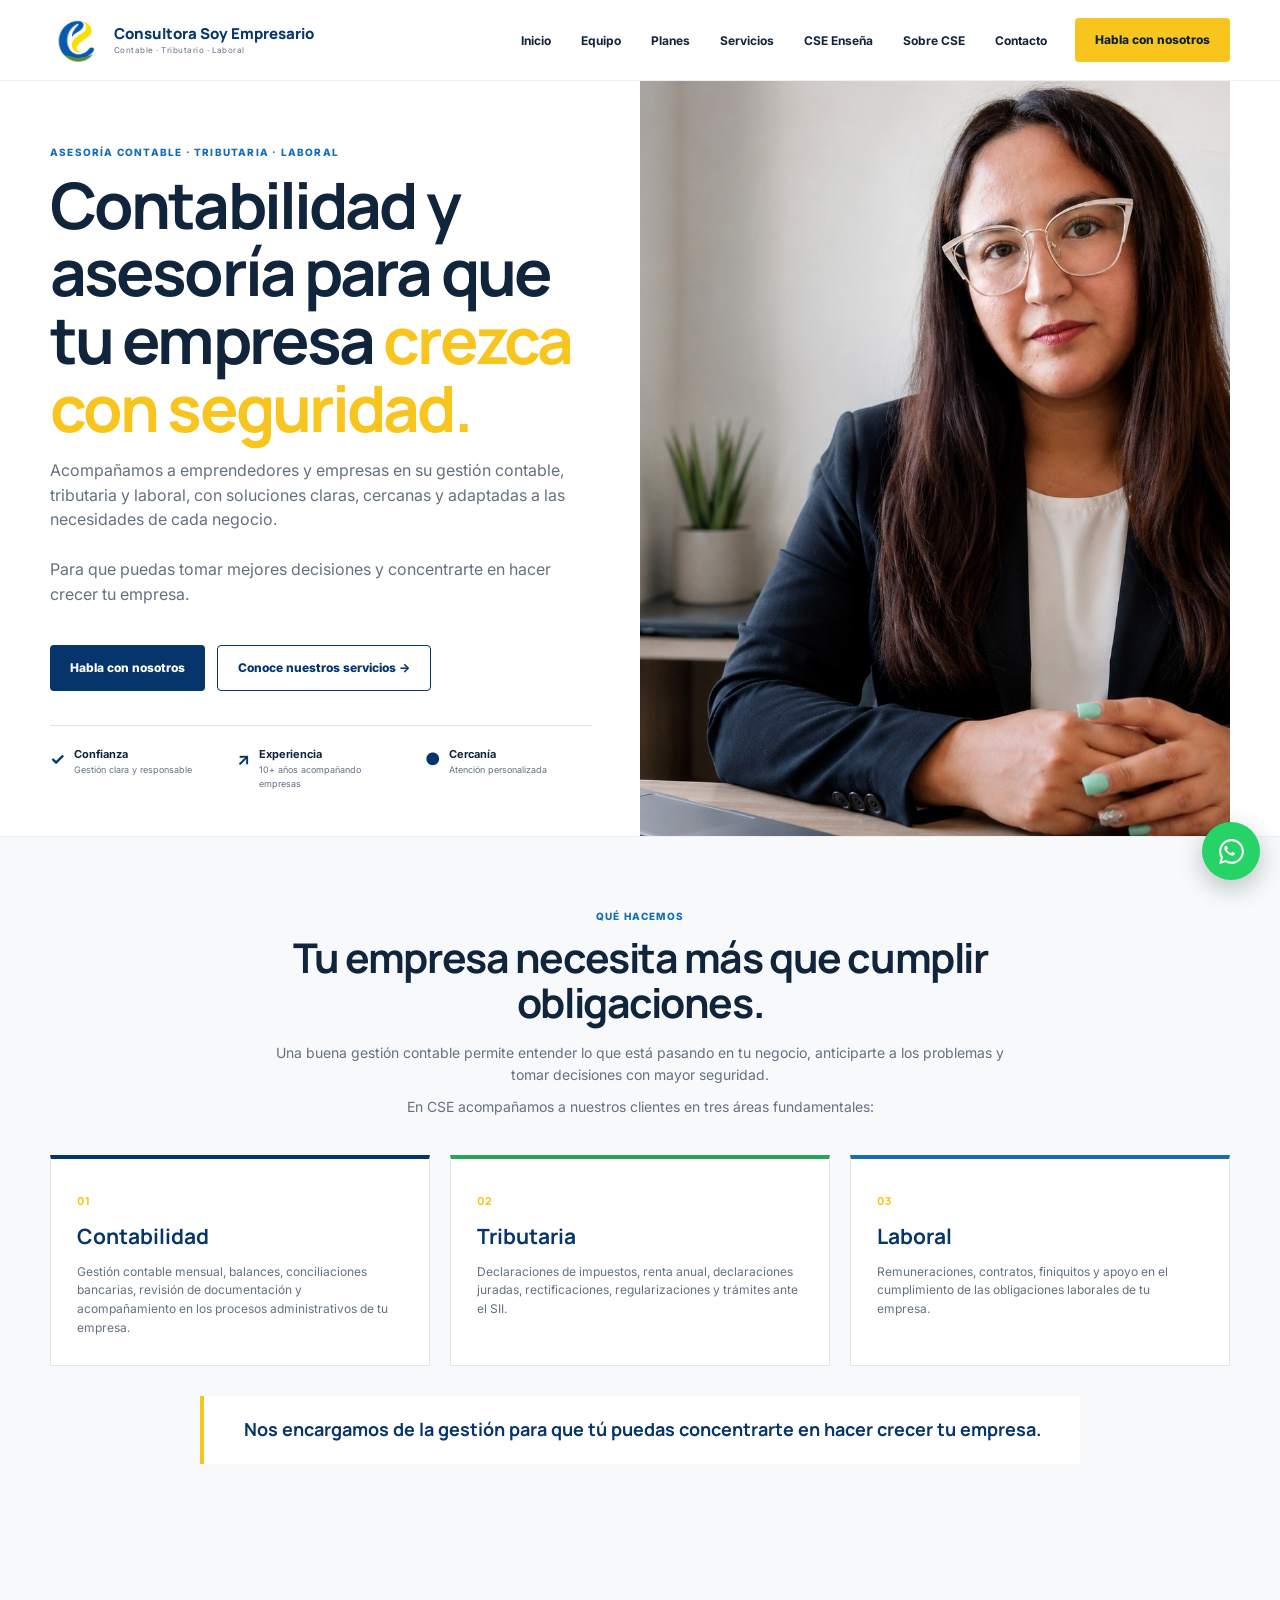
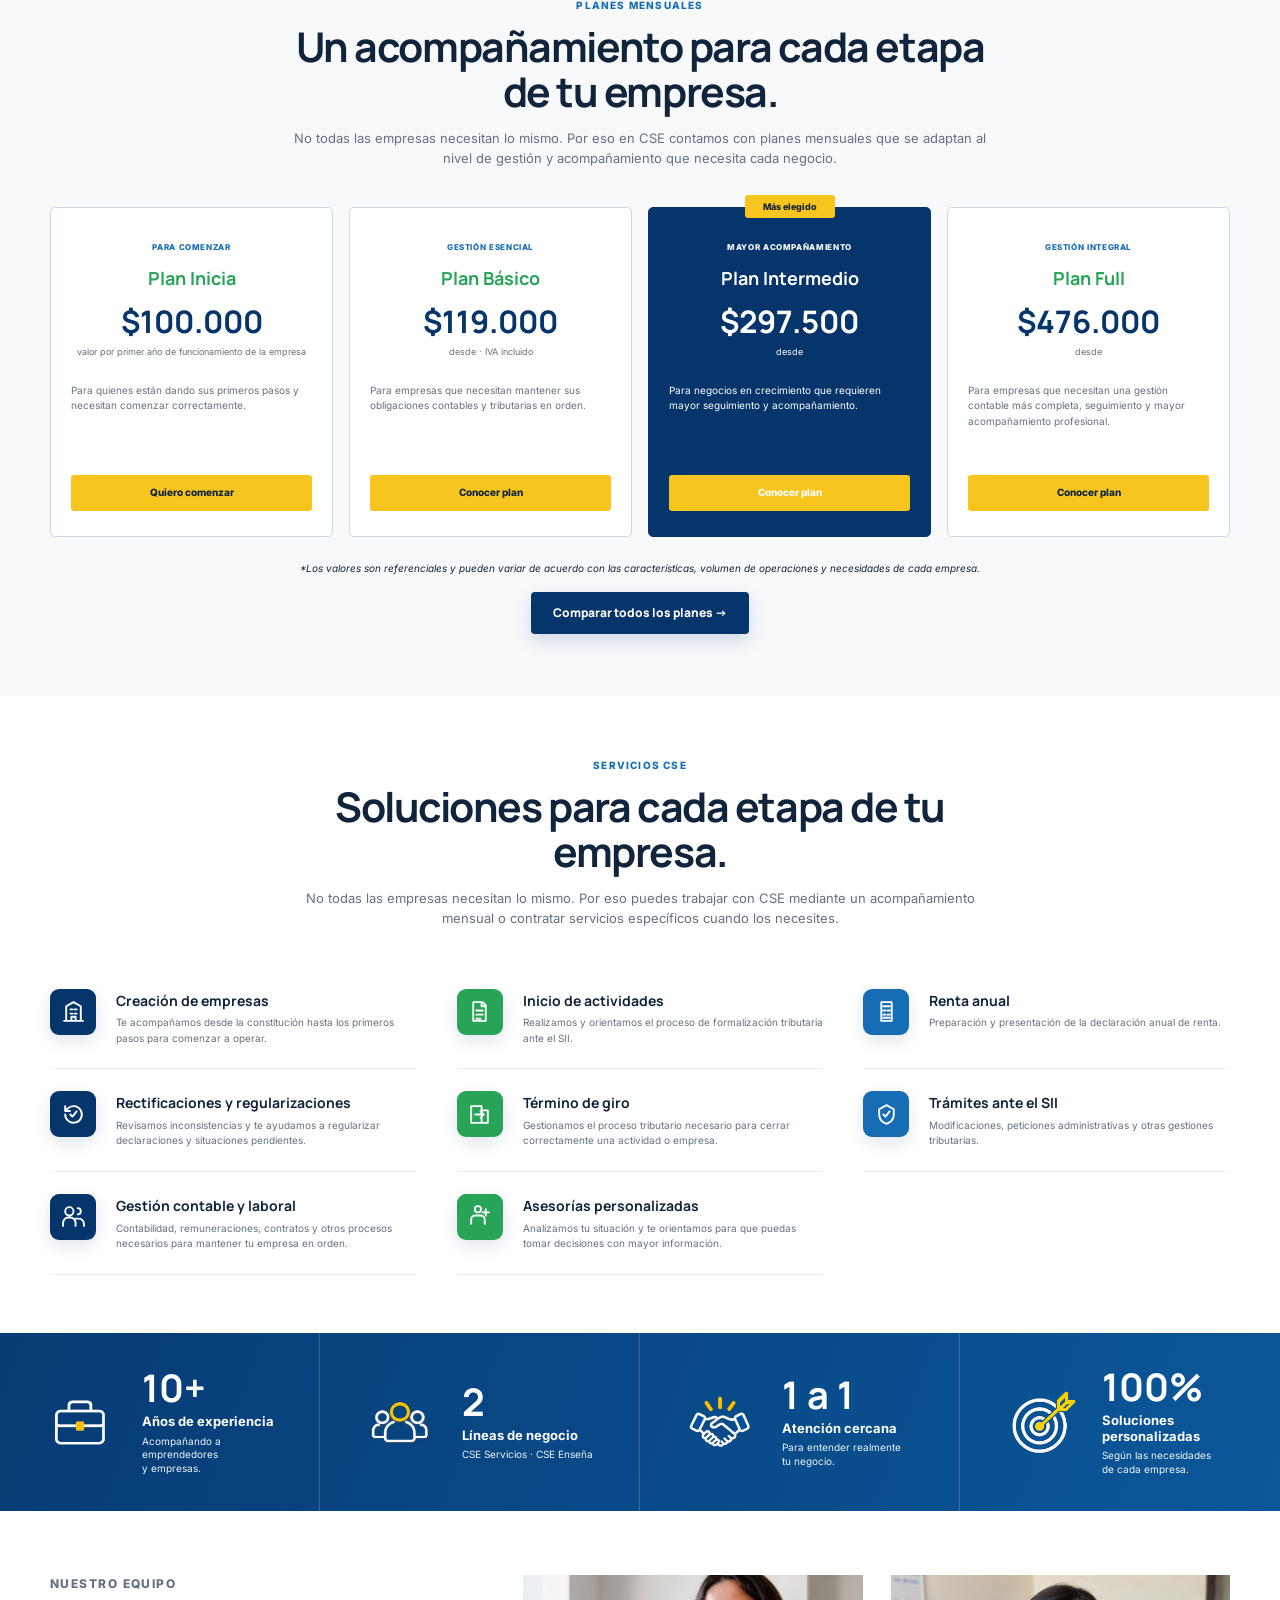
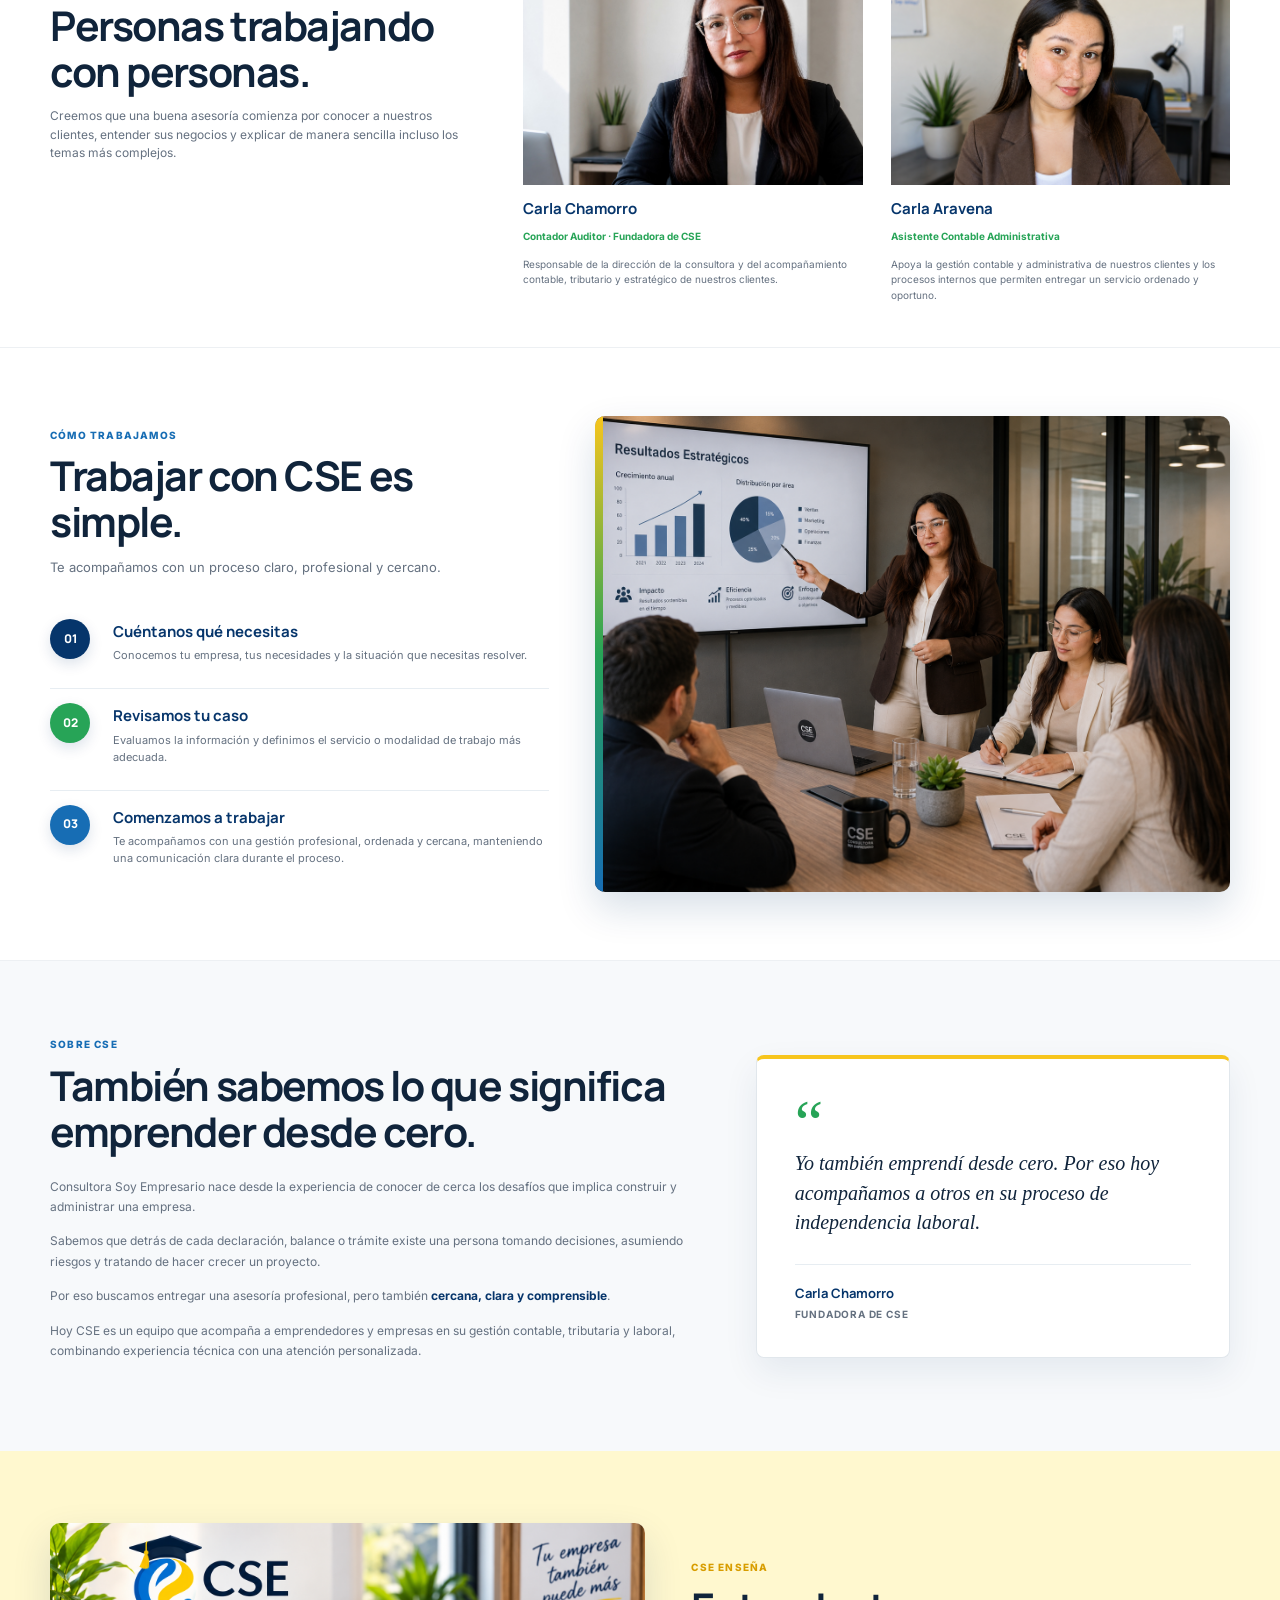
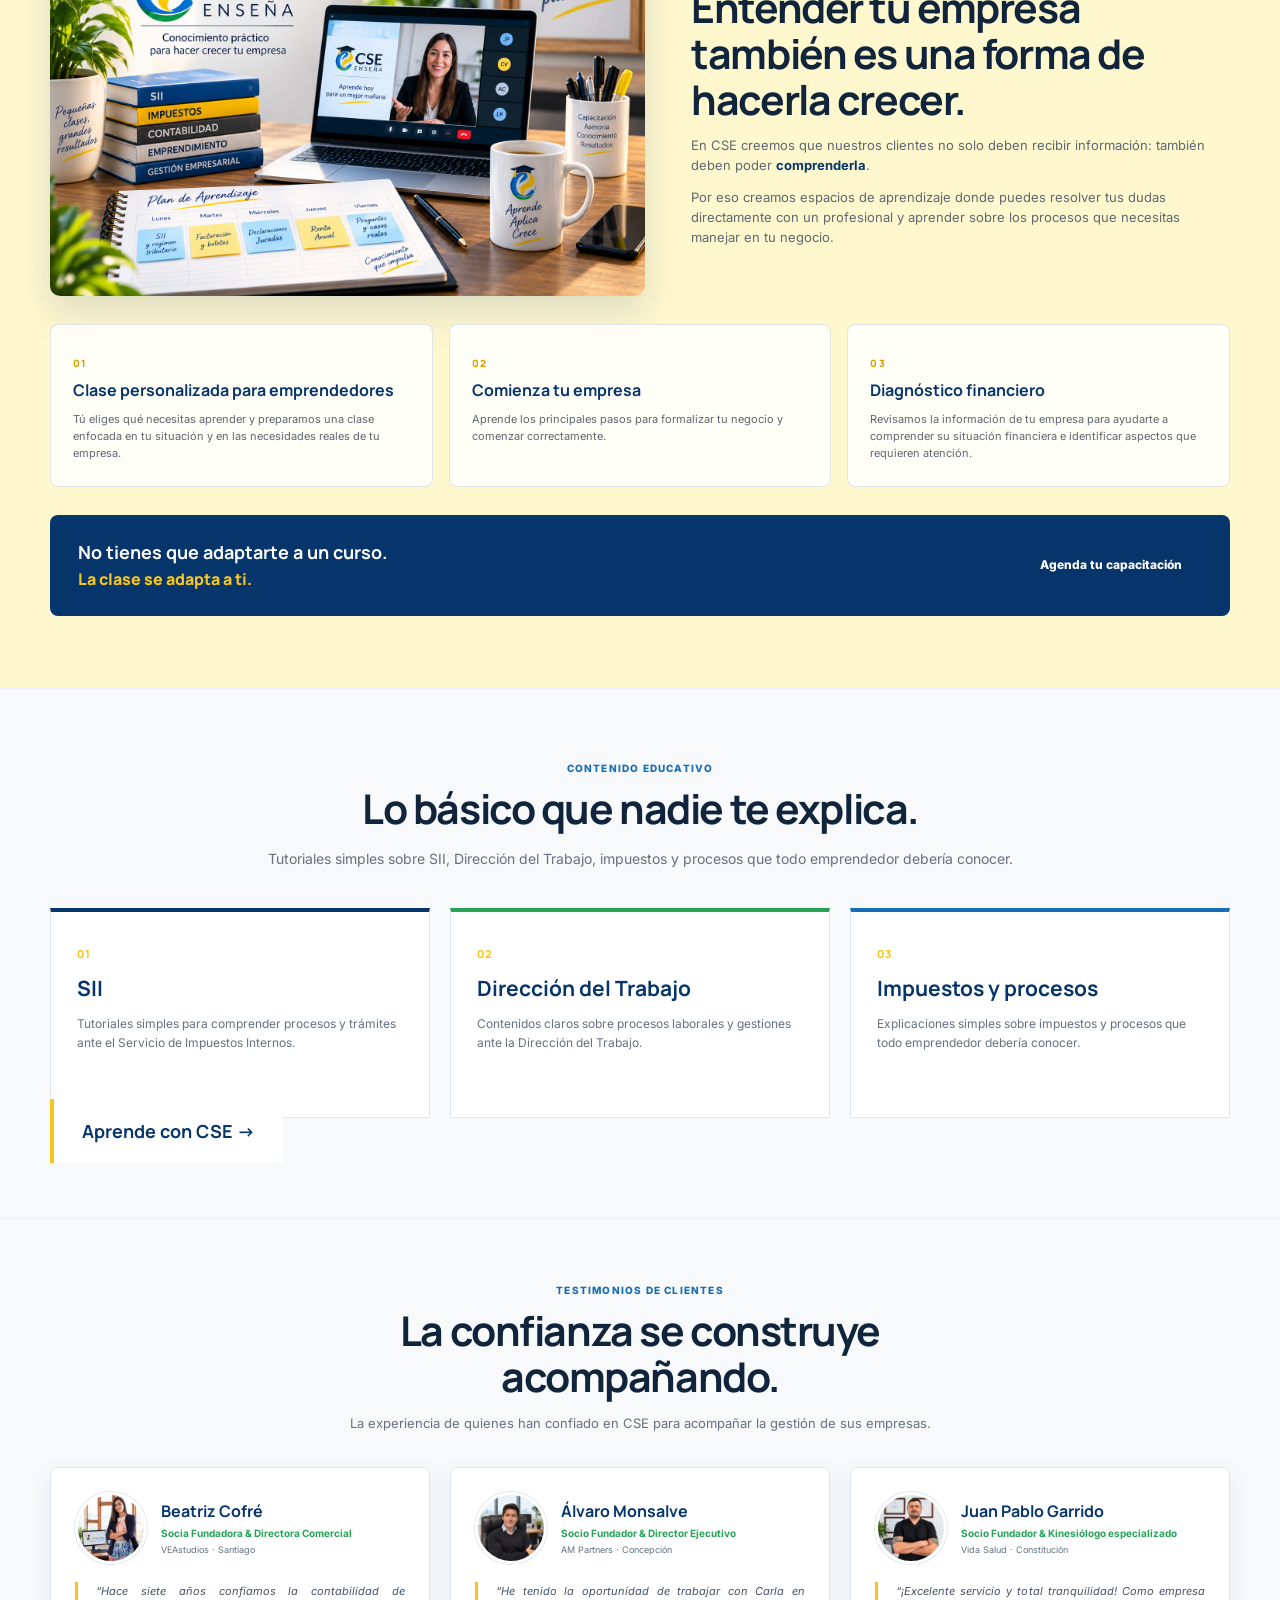
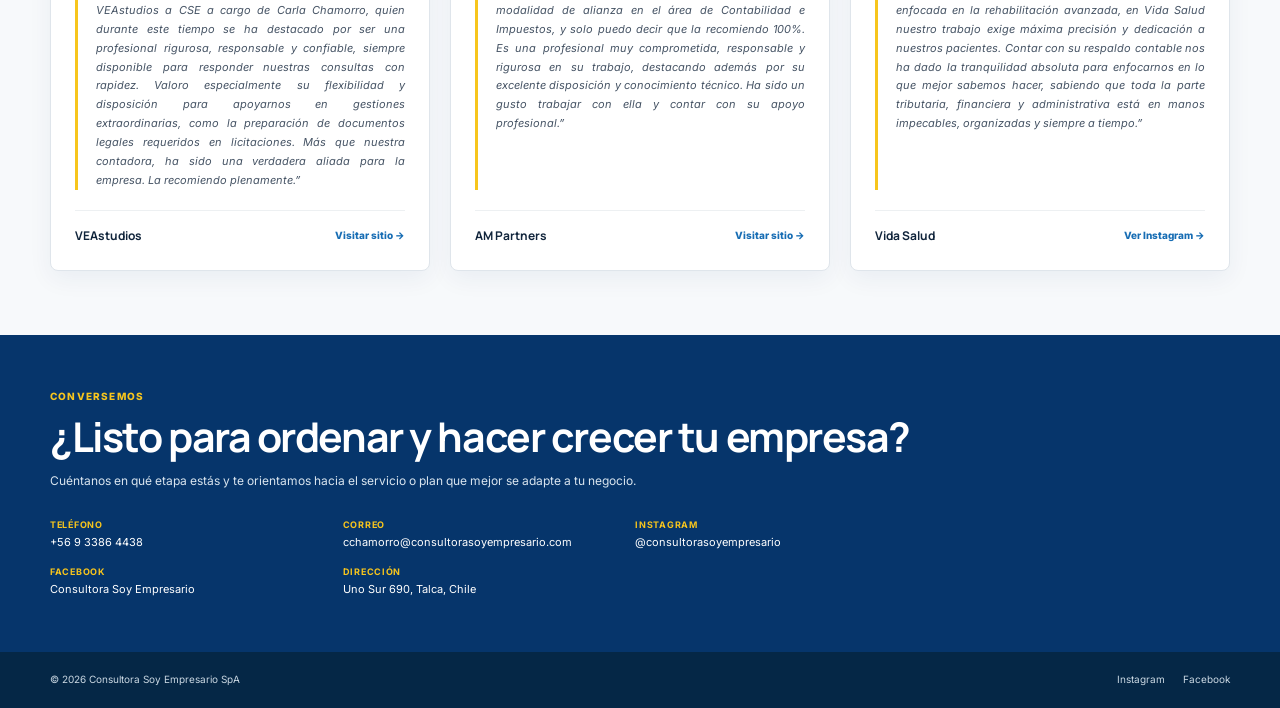
==== commit 052f56e3: "Mejora presentación de testimonios" ====
--- a/index.html
+++ b/index.html
@@ -1 +1 @@
-<!doctype html><html lang="es"><head><meta charset="utf-8"><meta name="viewport" content="width=device-width,initial-scale=1"><meta name="description" content="Consultora Soy Empresario ofrece asesoría contable, tributaria y laboral para emprendedores y empresas en Chile, con atención cercana, clara y personalizada."><title>Consultora Soy Empresario | Contabilidad, Tributación y Asesoría Laboral</title><link rel="preconnect" href="https://fonts.googleapis.com"><link rel="preconnect" href="https://fonts.gstatic.com" crossorigin><link href="https://fonts.googleapis.com/css2?family=Inter:wght@400;500;600;700;800&family=Manrope:wght@500;600;700;800&display=swap" rel="stylesheet"><link rel="stylesheet" href="css/styles.css?v=23"><link rel="stylesheet" href="css/testimonios.css?v=4"></head><body><header><nav class="wrap nav" id="main-nav"><a class="brand" href="#inicio" aria-label="Consultora Soy Empresario"><img class="header-logo" src="assets/brand/IMAGEN%20LOGO%20SIN%20CSE.png" alt="Logo Consultora Soy Empresario"><span class="brand-text"><strong>Consultora Soy Empresario</strong><small>Contable · Tributario · Laboral</small></span></a><button class="menu-toggle" type="button" aria-label="Abrir menú" aria-expanded="false" aria-controls="nav-links"><span></span><span></span><span></span></button><div class="links" id="nav-links"><a href="#inicio">Inicio</a><a href="#equipo">Equipo</a><a href="#planes">Planes</a><a href="#servicios">Servicios</a><a href="#academia">CSE Enseña</a><a href="#sobre-cse">Sobre CSE</a><a href="#contacto">Contacto</a></div><a class="button yellow-button desktop-cta" href="https://wa.me/56933864438?text=Hola%20Carla%2C%20vi%20la%20p%C3%A1gina%20de%20Consultora%20Soy%20Empresario%20y%20quisiera%20recibir%20m%C3%A1s%20informaci%C3%B3n." target="_blank" rel="noopener">Habla con nosotros</a></nav></header><main><section class="hero" id="inicio"><div class="wrap hero-grid"><div class="hero-copy"><p class="eyebrow">ASESORÍA CONTABLE · TRIBUTARIA · LABORAL</p><h1>Contabilidad y asesoría para que tu empresa <span>crezca con seguridad.</span></h1><p class="lead">Acompañamos a emprendedores y empresas en su gestión contable, tributaria y laboral, con soluciones claras, cercanas y adaptadas a las necesidades de cada negocio.<br><br>Para que puedas tomar mejores decisiones y concentrarte en hacer crecer tu empresa.</p><div class="actions"><a class="button" href="https://wa.me/56933864438?text=Hola%20Carla%2C%20vi%20la%20p%C3%A1gina%20de%20Consultora%20Soy%20Empresario%20y%20quisiera%20recibir%20m%C3%A1s%20informaci%C3%B3n." target="_blank" rel="noopener">Habla con nosotros</a><a class="button outline" href="#servicios">Conoce nuestros servicios →</a></div><div class="hero-benefits"><div><b>✓</b><span><strong>Confianza</strong>Gestión clara y responsable</span></div><div><b>↗</b><span><strong>Experiencia</strong>10+ años acompañando empresas</span></div><div><b>●</b><span><strong>Cercanía</strong>Atención personalizada</span></div></div></div><div class="hero-photo"><img class="carla-hero-photo" src="assets/brand/Carla_chamorro.jpeg" alt="Carla Chamorro, fundadora de Consultora Soy Empresario"></div></div></section><section class="what-we-do" id="que-hacemos"><div class="wrap"><div class="what-intro"><p class="eyebrow">QUÉ HACEMOS</p><h2>Tu empresa necesita más que cumplir obligaciones.</h2><p>Una buena gestión contable permite entender lo que está pasando en tu negocio, anticiparte a los problemas y tomar decisiones con mayor seguridad.</p><p>En CSE acompañamos a nuestros clientes en tres áreas fundamentales:</p></div><div class="what-grid"><article><span class="what-number">01</span><h3>Contabilidad</h3><p>Gestión contable mensual, balances, conciliaciones bancarias, revisión de documentación y acompañamiento en los procesos administrativos de tu empresa.</p></article><article><span class="what-number">02</span><h3>Tributaria</h3><p>Declaraciones de impuestos, renta anual, declaraciones juradas, rectificaciones, regularizaciones y trámites ante el SII.</p></article><article><span class="what-number">03</span><h3>Laboral</h3><p>Remuneraciones, contratos, finiquitos y apoyo en el cumplimiento de las obligaciones laborales de tu empresa.</p></article></div><div class="what-closing">Nos encargamos de la gestión para que tú puedas concentrarte en hacer crecer tu empresa.</div></div></section><section class="plans-section" id="planes"><div class="wrap"><div class="section-heading centered"><p class="eyebrow">PLANES MENSUALES</p><h2>Un acompañamiento para cada etapa de tu empresa.</h2><p>No todas las empresas necesitan lo mismo. Por eso en CSE contamos con planes mensuales que se adaptan al nivel de gestión y acompañamiento que necesita cada negocio.</p></div><div class="plans"><article class="plan"><p>PARA COMENZAR</p><h3>Plan Inicia</h3><strong>$100.000</strong><small>valor por primer año de funcionamiento de la empresa</small><span>Para quienes están dando sus primeros pasos y necesitan comenzar correctamente.</span><a href="https://wa.me/56933864438?text=Hola%20Carla%2C%20quiero%20comenzar%20con%20el%20Plan%20Inicia%20y%20quisiera%20recibir%20m%C3%A1s%20informaci%C3%B3n.%20Mi%20empresa%20es%20del%20rubro%3A%20__________." target="_blank">Quiero comenzar</a></article><article class="plan"><p>GESTIÓN ESENCIAL</p><h3>Plan Básico</h3><strong>$119.000</strong><small>desde · IVA incluido</small><span>Para empresas que necesitan mantener sus obligaciones contables y tributarias en orden.</span><a href="https://wa.me/56933864438?text=Hola%20Carla%2C%20me%20interesa%20el%20Plan%20B%C3%A1sico%20y%20quisiera%20conocer%20m%C3%A1s%20detalles.%20Mi%20empresa%20es%20del%20rubro%3A%20__________." target="_blank">Conocer plan</a></article><article class="plan featured"><em>Más elegido</em><p>MAYOR ACOMPAÑAMIENTO</p><h3>Plan Intermedio</h3><strong>$297.500</strong><small>desde</small><span>Para negocios en crecimiento que requieren mayor seguimiento y acompañamiento.</span><a href="https://wa.me/56933864438?text=Hola%20Carla%2C%20me%20interesa%20el%20Plan%20Intermedio%20y%20quisiera%20conocer%20m%C3%A1s%20detalles.%20Mi%20empresa%20es%20del%20rubro%3A%20__________." target="_blank">Conocer plan</a></article><article class="plan"><p>GESTIÓN INTEGRAL</p><h3>Plan Full</h3><strong>$476.000</strong><small>desde</small><span>Para empresas que necesitan una gestión contable más completa, seguimiento y mayor acompañamiento profesional.</span><a href="https://wa.me/56933864438?text=Hola%20Carla%2C%20me%20interesa%20el%20Plan%20Full%20y%20quisiera%20conocer%20m%C3%A1s%20detalles.%20Mi%20empresa%20es%20del%20rubro%3A%20__________." target="_blank">Conocer plan</a></article></div><div class="plan-help"><em>*Los valores son referenciales y pueden variar de acuerdo con las características, volumen de operaciones y necesidades de cada empresa.</em><br><br><a href="comparar-planes.html">Comparar todos los planes →</a></div></div></section><section class="services" id="servicios"><div class="wrap"><div class="section-heading centered"><p class="eyebrow">SERVICIOS CSE</p><h2>Soluciones para cada etapa de tu empresa.</h2><p>No todas las empresas necesitan lo mismo. Por eso puedes trabajar con CSE mediante un acompañamiento mensual o contratar servicios específicos cuando los necesites.</p></div><div class="services-grid"><article><i><svg viewBox="0 0 24 24"><path d="M3 21h18M5 21V7l7-4 7 4v14M9 10h2m2 0h2M9 14h2m2 0h2M10 21v-4h4v4"/></svg></i><div><h3>Creación de empresas</h3><p>Te acompañamos desde la constitución hasta los primeros pasos para comenzar a operar.</p></div></article><article><i><svg viewBox="0 0 24 24"><path d="M6 3h9l3 3v15H6zM14 3v4h4M9 11h6M9 15h6M9 19h4"/></svg></i><div><h3>Inicio de actividades</h3><p>Realizamos y orientamos el proceso de formalización tributaria ante el SII.</p></div></article><article><i><svg viewBox="0 0 24 24"><path d="M7 3h10v18H7zM9 7h6M9 11h2m2 0h2M9 15h2m2 0h2M9 18h6"/></svg></i><div><h3>Renta anual</h3><p>Preparación y presentación de la declaración anual de renta.</p></div></article><article><i><svg viewBox="0 0 24 24"><path d="M4 12a8 8 0 1 0 2.3-5.7L4 8.6M4 4v4.6h4.6M9 12l2 2 4-5"/></svg></i><div><h3>Rectificaciones y regularizaciones</h3><p>Revisamos inconsistencias y te ayudamos a regularizar declaraciones y situaciones pendientes.</p></div></article><article><i><svg viewBox="0 0 24 24"><path d="M4 4h10v16H4zM14 8h6v12h-6M8 12h8M13 9l3 3-3 3"/></svg></i><div><h3>Término de giro</h3><p>Gestionamos el proceso tributario necesario para cerrar correctamente una actividad o empresa.</p></div></article><article><i><svg viewBox="0 0 24 24"><path d="M12 3l7 4v5c0 4.5-2.8 7.4-7 9-4.2-1.6-7-4.5-7-9V7zM9 12l2 2 4-5"/></svg></i><div><h3>Trámites ante el SII</h3><p>Modificaciones, peticiones administrativas y otras gestiones tributarias.</p></div></article><article><i><svg viewBox="0 0 24 24"><path d="M8 11a4 4 0 1 0 0-8 4 4 0 0 0 0 8M16 10a3 3 0 1 0 0-6M2 21v-3a5 5 0 0 1 5-5h2a5 5 0 0 1 5 5v3M14 14h3a5 5 0 0 1 5 5v2"/></svg></i><div><h3>Gestión contable y laboral</h3><p>Contabilidad, remuneraciones, contratos y otros procesos necesarios para mantener tu empresa en orden.</p></div></article><article><i><svg viewBox="0 0 24 24"><path d="M4 19v-4a4 4 0 0 1 4-4h5a4 4 0 0 1 4 4v4M10.5 8a3 3 0 1 0 0-6 3 3 0 0 0 0 6M18 5v6M15 8h6"/></svg></i><div><h3>Asesorías personalizadas</h3><p>Analizamos tu situación y te orientamos para que puedas tomar decisiones con mayor información.</p></div></article></div></div></section><section class="stats"><div class="stats-grid"><article class="stat-card"><div class="stat-icon"><svg viewBox="0 0 64 64" aria-hidden="true"></svg></div><div class="stat-copy"><strong>10+</strong><b>Años de experiencia</b><span>Acompañando a emprendedores<br>y empresas.</span></div></article><article class="stat-card"><div class="stat-icon"><svg viewBox="0 0 64 64" aria-hidden="true"></svg></div><div class="stat-copy"><strong>2</strong><b>Líneas de negocio</b><span>CSE Servicios · CSE Enseña</span></div></article><article class="stat-card"><div class="stat-icon"><svg viewBox="0 0 64 64" aria-hidden="true"></svg></div><div class="stat-copy"><strong>1 a 1</strong><b>Atención cercana</b><span>Para entender realmente<br>tu negocio.</span></div></article><article class="stat-card"><div class="stat-icon"><svg viewBox="0 0 64 64" aria-hidden="true"></svg></div><div class="stat-copy"><strong>100%</strong><b>Soluciones personalizadas</b><span>Según las necesidades<br>de cada empresa.</span></div></article></div></section><section class="about-team" id="equipo"><div class="wrap team-layout"><div class="story team-intro"><p class="eyebrow">NUESTRO EQUIPO</p><h2>Personas trabajando con personas.</h2><p>Creemos que una buena asesoría comienza por conocer a nuestros clientes, entender sus negocios y explicar de manera sencilla incluso los temas más complejos.</p></div><article class="person"><div class="person-photo"><img class="carla-team-photo" src="assets/brand/Carla_chamorro.jpeg" alt="Carla Chamorro"></div><h3>Carla Chamorro</h3><b>Contador Auditor · Fundadora de CSE</b><p>Responsable de la dirección de la consultora y del acompañamiento contable, tributario y estratégico de nuestros clientes.</p></article><article class="person"><div class="person-photo"><img class="carla-team-photo" src="assets/brand/Carla%20Aravena.png" alt="Carla Aravena"></div><h3>Carla Aravena</h3><b>Asistente Contable Administrativa</b><p>Apoya la gestión contable y administrativa de nuestros clientes y los procesos internos que permiten entregar un servicio ordenado y oportuno.</p></article></div></section><section class="how-we-work" id="como-trabajamos"><div class="wrap how-grid"><div class="how-copy"><p class="eyebrow">CÓMO TRABAJAMOS</p><h2>Trabajar con CSE es simple.</h2><p class="how-lead">Te acompañamos con un proceso claro, profesional y cercano.</p><div class="how-steps"><article class="how-step"><span class="how-step-number">01</span><div><h3>Cuéntanos qué necesitas</h3><p>Conocemos tu empresa, tus necesidades y la situación que necesitas resolver.</p></div></article><article class="how-step"><span class="how-step-number">02</span><div><h3>Revisamos tu caso</h3><p>Evaluamos la información y definimos el servicio o modalidad de trabajo más adecuada.</p></div></article><article class="how-step"><span class="how-step-number">03</span><div><h3>Comenzamos a trabajar</h3><p>Te acompañamos con una gestión profesional, ordenada y cercana, manteniendo una comunicación clara durante el proceso.</p></div></article></div></div><div class="how-photo"><img src="assets/brand/IMG_9280.png" alt="Reunión de asesoría de Consultora Soy Empresario con clientes"></div></div></section><section class="about-cse" id="sobre-cse"><div class="wrap about-cse-grid"><div class="about-cse-copy"><p class="eyebrow">SOBRE CSE</p><h2>También sabemos lo que significa emprender desde cero.</h2><p>Consultora Soy Empresario nace desde la experiencia de conocer de cerca los desafíos que implica construir y administrar una empresa.</p><p>Sabemos que detrás de cada declaración, balance o trámite existe una persona tomando decisiones, asumiendo riesgos y tratando de hacer crecer un proyecto.</p><p>Por eso buscamos entregar una asesoría profesional, pero también <strong>cercana, clara y comprensible</strong>.</p><p>Hoy CSE es un equipo que acompaña a emprendedores y empresas en su gestión contable, tributaria y laboral, combinando experiencia técnica con una atención personalizada.</p></div><aside class="about-cse-quote"><span class="quote-mark">“</span><blockquote>Yo también emprendí desde cero. Por eso hoy acompañamos a otros en su proceso de independencia laboral.</blockquote><div class="quote-signature"><strong>Carla Chamorro</strong><span>Fundadora de CSE</span></div></aside></div></section><section class="academy" id="academia"><div class="wrap academy-shell"><div class="academy-top"><div class="academy-media"><img src="assets/brand/cse%20ense%C3%B1a_Aprendizaje.png" alt="CSE Enseña - aprendizaje práctico para emprendedores y empresas"></div><div class="academy-copy"><p class="eyebrow yellow">CSE ENSEÑA</p><h2>Entender tu empresa también es una forma de hacerla crecer.</h2><p>En CSE creemos que nuestros clientes no solo deben recibir información: también deben poder <strong>comprenderla</strong>.</p><p>Por eso creamos espacios de aprendizaje donde puedes resolver tus dudas directamente con un profesional y aprender sobre los procesos que necesitas manejar en tu negocio.</p></div></div><div class="academy-options"><article><span>01</span><h3>Clase personalizada para emprendedores</h3><p>Tú eliges qué necesitas aprender y preparamos una clase enfocada en tu situación y en las necesidades reales de tu empresa.</p></article><article><span>02</span><h3>Comienza tu empresa</h3><p>Aprende los principales pasos para formalizar tu negocio y comenzar correctamente.</p></article><article><span>03</span><h3>Diagnóstico financiero</h3><p>Revisamos la información de tu empresa para ayudarte a comprender su situación financiera e identificar aspectos que requieren atención.</p></article></div><div class="academy-bottom"><div class="academy-message"><strong>No tienes que adaptarte a un curso.</strong><span>La clase se adapta a ti.</span></div><a class="button academy-button" href="https://encuadrado.com/p/carla-chamorro" target="_blank" rel="noopener">Agenda tu capacitación</a></div></div></section><section class="what-we-do" id="contenido-educativo"><div class="wrap"><div class="what-intro"><p class="eyebrow">CONTENIDO EDUCATIVO</p><h2>Lo básico que nadie te explica.</h2><p>Tutoriales simples sobre SII, Dirección del Trabajo, impuestos y procesos que todo emprendedor debería conocer.</p></div><div class="what-grid"><article><span class="what-number">01</span><h3>SII</h3><p>Tutoriales simples para comprender procesos y trámites ante el Servicio de Impuestos Internos.</p></article><article><span class="what-number">02</span><h3>Dirección del Trabajo</h3><p>Contenidos claros sobre procesos laborales y gestiones ante la Dirección del Trabajo.</p></article><article><span class="what-number">03</span><h3>Impuestos y procesos</h3><p>Explicaciones simples sobre impuestos y procesos que todo emprendedor debería conocer.</p></article></div><a class="what-closing" href="https://youtube.com/@cseensena?si=bBdfh_5M2-xt8bLf" target="_blank" rel="noopener">Aprende con CSE →</a></div></section><section class="testimonials" id="testimonios"><div class="wrap"><div class="section-heading centered"><p class="eyebrow">TESTIMONIOS DE CLIENTES</p><h2>La confianza se construye acompañando.</h2><p>Experiencias compartidas directamente por clientes y aliados que han trabajado con CSE.</p></div><div class="testimonials-grid"><article class="testimonial-card"><div class="testimonial-top"><img class="testimonial-photo" src="assets/testimonios/Beatriz_Cofre.png" alt="Beatriz Cofré"><div class="testimonial-person"><h3>Beatriz Cofré</h3><strong>Socia Fundadora &amp; Directora Comercial</strong><span>VEAstudios · Santiago</span></div></div><p class="testimonial-quote">“Hace siete años confiamos la contabilidad de VEAstudios a CSE a cargo de Carla Chamorro, quien durante este tiempo se ha destacado por ser una profesional rigurosa, responsable y confiable, siempre disponible para responder nuestras consultas con rapidez. Valoro especialmente su flexibilidad y disposición para apoyarnos en gestiones extraordinarias, como la preparación de documentos legales requeridos en licitaciones. Más que nuestra contadora, ha sido una verdadera aliada para la empresa. La recomiendo plenamente.”</p><div class="testimonial-company"><b>VEAstudios</b><a class="testimonial-link" href="https://veastudios.cl/" target="_blank" rel="noopener">Visitar sitio →</a></div></article><article class="testimonial-card"><div class="testimonial-top"><img class="testimonial-photo" src="assets/testimonios/Alvaro_Monsalve.jpg" alt="Álvaro Monsalve"><div class="testimonial-person"><h3>Álvaro Monsalve</h3><strong>Socio Fundador &amp; Director Ejecutivo</strong><span>AM Partners · Concepción</span></div></div><p class="testimonial-quote">“He tenido la oportunidad de trabajar con Carla en modalidad de alianza en el área de Contabilidad e Impuestos, y solo puedo decir que la recomiendo 100%. Es una profesional muy comprometida, responsable y rigurosa en su trabajo, destacando además por su excelente disposición y conocimiento técnico. Ha sido un gusto trabajar con ella y contar con su apoyo profesional.”</p><div class="testimonial-company"><b>AM Partners</b><a class="testimonial-link" href="https://ampartners.cl/" target="_blank" rel="noopener">Visitar sitio →</a></div></article><article class="testimonial-card"><div class="testimonial-top"><img class="testimonial-photo" src="assets/testimonios/Juan_Pablo_Garrido.png" alt="Juan Pablo Garrido"><div class="testimonial-person"><h3>Juan Pablo Garrido</h3><strong>Socio Fundador &amp; Kinesiólogo especializado</strong><span>Vida Salud · Constitución</span></div></div><p class="testimonial-quote">“¡Excelente servicio y total tranquilidad! Como empresa enfocada en la rehabilitación avanzada, en Vida Salud nuestro trabajo exige máxima precisión y dedicación a nuestros pacientes. Contar con su respaldo contable nos ha dado la tranquilidad absoluta para enfocarnos en lo que mejor sabemos hacer, sabiendo que toda la parte tributaria, financiera y administrativa está en manos impecables, organizadas y siempre a tiempo.”</p><div class="testimonial-company"><b>Vida Salud</b><a class="testimonial-link" href="https://www.instagram.com/vidasalud.21?utm_source=ig_web_button_share_sheet&amp;stkn=ZDNlZDc0MzIxNw==" target="_blank" rel="noopener">Ver Instagram →</a></div></article></div><p class="testimonial-source">Testimonios compartidos directamente por los clientes y publicados con fines de referencia sobre su experiencia con CSE.</p></div></section><section class="contact" id="contacto"><div class="wrap contact-grid"><div><p class="eyebrow yellow">CONVERSEMOS</p><h2>¿Listo para ordenar y hacer crecer tu empresa?</h2><p>Cuéntanos en qué etapa estás y te orientamos hacia el servicio o plan que mejor se adapte a tu negocio.</p><div class="contact-links"><a href="tel:+56933864438"><b>Teléfono</b><span>+56 9 3386 4438</span></a><a href="mailto:cchamorro@consultorasoyempresario.com"><b>Correo</b><span>cchamorro@consultorasoyempresario.com</span></a><a href="https://www.instagram.com/consultorasoyempresario?igsi=MXR3NWFsYzFrNzcybQ==" target="_blank" rel="noopener"><b>Instagram</b><span>@consultorasoyempresario</span></a><a href="https://www.facebook.com/share/19qrt7xo6N/?mibextid=wwXIfr" target="_blank" rel="noopener"><b>Facebook</b><span>Consultora Soy Empresario</span></a><div><b>Dirección</b><span>Uno Sur 690, Talca, Chile</span></div></div></div></div></section></main><footer><div class="wrap footer"><span>© 2026 Consultora Soy Empresario SpA</span><div class="footer-social"><a href="https://www.instagram.com/consultorasoyempresario?igsi=MXR3NWFsYzFrNzcybQ==" target="_blank" rel="noopener">Instagram</a><a href="https://www.facebook.com/share/19qrt7xo6N/?mibextid=wwXIfr" target="_blank" rel="noopener">Facebook</a></div></div></footer><a class="whatsapp-float" href="https://wa.me/56933864438?text=Hola%20Carla%2C%20vi%20la%20p%C3%A1gina%20de%20Consultora%20Soy%20Empresario%20y%20quisiera%20hacer%20una%20consulta." target="_blank" rel="noopener" aria-label="WhatsApp"><svg viewBox="0 0 32 32" aria-hidden="true"><path d="M19.11 17.34c-.27-.14-1.6-.79-1.85-.88-.25-.09-.43-.14-.61.14-.18.27-.7.88-.86 1.06-.16.18-.32.2-.59.07-.27-.14-1.15-.42-2.19-1.35-.81-.72-1.36-1.61-1.52-1.88-.16-.27-.02-.42.12-.55.12-.12.27-.32.41-.48.14-.16.18-.27.27-.45.09-.18.05-.34-.02-.48-.07-.14-.61-1.47-.84-2.01-.22-.53-.45-.46-.61-.47h-.52c-.18 0-.48.07-.73.34-.25.27-.95.93-.95 2.26 0 1.33.97 2.62 1.1 2.8.14.18 1.9 2.9 4.61 4.07.64.28 1.15.45 1.54.57.65.21 1.24.18 1.7.11.52-.08 1.6-.65 1.83-1.28.23-.63.23-1.17.16-1.28-.07-.11-.25-.18-.52-.32zM16.03 3.2c-7.05 0-12.78 5.72-12.78 12.77 0 2.25.59 4.45 1.71 6.39L3.14 29l6.8-1.78a12.75 12.75 0 0 0 6.08 1.55h.01c7.04 0 12.77-5.73 12.77-12.78S23.07 3.2 16.03 3.2zm0 23.41h-.01a10.6 10.6 0 0 1-5.4-1.48l-.39-.23-4.04 1.06 1.08-3.94-.25-.4a10.59 10.59 0 0 1-1.63-5.65c0-5.86 4.77-10.63 10.64-10.63 5.86 0 10.63 4.77 10.63 10.64 0 5.86-4.77 10.63-10.63 10.63z"/></svg></a><script>const toggle=document.querySelector('.menu-toggle');const nav=document.querySelector('#main-nav');const links=document.querySelectorAll('#nav-links a');if(toggle&&nav){toggle.addEventListener('click',()=>{const open=nav.classList.toggle('nav-menu-open');toggle.setAttribute('aria-expanded',open?'true':'false');toggle.setAttribute('aria-label',open?'Cerrar menú':'Abrir menú')});links.forEach(link=>link.addEventListener('click',()=>{nav.classList.remove('nav-menu-open');toggle.setAttribute('aria-expanded','false');toggle.setAttribute('aria-label','Abrir menú')}));}</script></body></html>+<!doctype html><html lang="es"><head><meta charset="utf-8"><meta name="viewport" content="width=device-width,initial-scale=1"><meta name="description" content="Consultora Soy Empresario ofrece asesoría contable, tributaria y laboral para emprendedores y empresas en Chile, con atención cercana, clara y personalizada."><title>Consultora Soy Empresario | Contabilidad, Tributación y Asesoría Laboral</title><link rel="preconnect" href="https://fonts.googleapis.com"><link rel="preconnect" href="https://fonts.gstatic.com" crossorigin><link href="https://fonts.googleapis.com/css2?family=Inter:wght@400;500;600;700;800&family=Manrope:wght@500;600;700;800&display=swap" rel="stylesheet"><link rel="stylesheet" href="css/styles.css?v=23"><link rel="stylesheet" href="css/testimonios.css?v=4"></head><body><header><nav class="wrap nav" id="main-nav"><a class="brand" href="#inicio" aria-label="Consultora Soy Empresario"><img class="header-logo" src="assets/brand/IMAGEN%20LOGO%20SIN%20CSE.png" alt="Logo Consultora Soy Empresario"><span class="brand-text"><strong>Consultora Soy Empresario</strong><small>Contable · Tributario · Laboral</small></span></a><button class="menu-toggle" type="button" aria-label="Abrir menú" aria-expanded="false" aria-controls="nav-links"><span></span><span></span><span></span></button><div class="links" id="nav-links"><a href="#inicio">Inicio</a><a href="#equipo">Equipo</a><a href="#planes">Planes</a><a href="#servicios">Servicios</a><a href="#academia">CSE Enseña</a><a href="#sobre-cse">Sobre CSE</a><a href="#contacto">Contacto</a></div><a class="button yellow-button desktop-cta" href="https://wa.me/56933864438?text=Hola%20Carla%2C%20vi%20la%20p%C3%A1gina%20de%20Consultora%20Soy%20Empresario%20y%20quisiera%20recibir%20m%C3%A1s%20informaci%C3%B3n." target="_blank" rel="noopener">Habla con nosotros</a></nav></header><main><section class="hero" id="inicio"><div class="wrap hero-grid"><div class="hero-copy"><p class="eyebrow">ASESORÍA CONTABLE · TRIBUTARIA · LABORAL</p><h1>Contabilidad y asesoría para que tu empresa <span>crezca con seguridad.</span></h1><p class="lead">Acompañamos a emprendedores y empresas en su gestión contable, tributaria y laboral, con soluciones claras, cercanas y adaptadas a las necesidades de cada negocio.<br><br>Para que puedas tomar mejores decisiones y concentrarte en hacer crecer tu empresa.</p><div class="actions"><a class="button" href="https://wa.me/56933864438?text=Hola%20Carla%2C%20vi%20la%20p%C3%A1gina%20de%20Consultora%20Soy%20Empresario%20y%20quisiera%20recibir%20m%C3%A1s%20informaci%C3%B3n." target="_blank" rel="noopener">Habla con nosotros</a><a class="button outline" href="#servicios">Conoce nuestros servicios →</a></div><div class="hero-benefits"><div><b>✓</b><span><strong>Confianza</strong>Gestión clara y responsable</span></div><div><b>↗</b><span><strong>Experiencia</strong>10+ años acompañando empresas</span></div><div><b>●</b><span><strong>Cercanía</strong>Atención personalizada</span></div></div></div><div class="hero-photo"><img class="carla-hero-photo" src="assets/brand/Carla_chamorro.jpeg" alt="Carla Chamorro, fundadora de Consultora Soy Empresario"></div></div></section><section class="what-we-do" id="que-hacemos"><div class="wrap"><div class="what-intro"><p class="eyebrow">QUÉ HACEMOS</p><h2>Tu empresa necesita más que cumplir obligaciones.</h2><p>Una buena gestión contable permite entender lo que está pasando en tu negocio, anticiparte a los problemas y tomar decisiones con mayor seguridad.</p><p>En CSE acompañamos a nuestros clientes en tres áreas fundamentales:</p></div><div class="what-grid"><article><span class="what-number">01</span><h3>Contabilidad</h3><p>Gestión contable mensual, balances, conciliaciones bancarias, revisión de documentación y acompañamiento en los procesos administrativos de tu empresa.</p></article><article><span class="what-number">02</span><h3>Tributaria</h3><p>Declaraciones de impuestos, renta anual, declaraciones juradas, rectificaciones, regularizaciones y trámites ante el SII.</p></article><article><span class="what-number">03</span><h3>Laboral</h3><p>Remuneraciones, contratos, finiquitos y apoyo en el cumplimiento de las obligaciones laborales de tu empresa.</p></article></div><div class="what-closing">Nos encargamos de la gestión para que tú puedas concentrarte en hacer crecer tu empresa.</div></div></section><section class="plans-section" id="planes"><div class="wrap"><div class="section-heading centered"><p class="eyebrow">PLANES MENSUALES</p><h2>Un acompañamiento para cada etapa de tu empresa.</h2><p>No todas las empresas necesitan lo mismo. Por eso en CSE contamos con planes mensuales que se adaptan al nivel de gestión y acompañamiento que necesita cada negocio.</p></div><div class="plans"><article class="plan"><p>PARA COMENZAR</p><h3>Plan Inicia</h3><strong>$100.000</strong><small>valor por primer año de funcionamiento de la empresa</small><span>Para quienes están dando sus primeros pasos y necesitan comenzar correctamente.</span><a href="https://wa.me/56933864438?text=Hola%20Carla%2C%20quiero%20comenzar%20con%20el%20Plan%20Inicia%20y%20quisiera%20recibir%20m%C3%A1s%20informaci%C3%B3n.%20Mi%20empresa%20es%20del%20rubro%3A%20__________." target="_blank">Quiero comenzar</a></article><article class="plan"><p>GESTIÓN ESENCIAL</p><h3>Plan Básico</h3><strong>$119.000</strong><small>desde · IVA incluido</small><span>Para empresas que necesitan mantener sus obligaciones contables y tributarias en orden.</span><a href="https://wa.me/56933864438?text=Hola%20Carla%2C%20me%20interesa%20el%20Plan%20B%C3%A1sico%20y%20quisiera%20conocer%20m%C3%A1s%20detalles.%20Mi%20empresa%20es%20del%20rubro%3A%20__________." target="_blank">Conocer plan</a></article><article class="plan featured"><em>Más elegido</em><p>MAYOR ACOMPAÑAMIENTO</p><h3>Plan Intermedio</h3><strong>$297.500</strong><small>desde</small><span>Para negocios en crecimiento que requieren mayor seguimiento y acompañamiento.</span><a href="https://wa.me/56933864438?text=Hola%20Carla%2C%20me%20interesa%20el%20Plan%20Intermedio%20y%20quisiera%20conocer%20m%C3%A1s%20detalles.%20Mi%20empresa%20es%20del%20rubro%3A%20__________." target="_blank">Conocer plan</a></article><article class="plan"><p>GESTIÓN INTEGRAL</p><h3>Plan Full</h3><strong>$476.000</strong><small>desde</small><span>Para empresas que necesitan una gestión contable más completa, seguimiento y mayor acompañamiento profesional.</span><a href="https://wa.me/56933864438?text=Hola%20Carla%2C%20me%20interesa%20el%20Plan%20Full%20y%20quisiera%20conocer%20m%C3%A1s%20detalles.%20Mi%20empresa%20es%20del%20rubro%3A%20__________." target="_blank">Conocer plan</a></article></div><div class="plan-help"><em>*Los valores son referenciales y pueden variar de acuerdo con las características, volumen de operaciones y necesidades de cada empresa.</em><br><br><a href="comparar-planes.html">Comparar todos los planes →</a></div></div></section><section class="services" id="servicios"><div class="wrap"><div class="section-heading centered"><p class="eyebrow">SERVICIOS CSE</p><h2>Soluciones para cada etapa de tu empresa.</h2><p>No todas las empresas necesitan lo mismo. Por eso puedes trabajar con CSE mediante un acompañamiento mensual o contratar servicios específicos cuando los necesites.</p></div><div class="services-grid"><article><i><svg viewBox="0 0 24 24"><path d="M3 21h18M5 21V7l7-4 7 4v14M9 10h2m2 0h2M9 14h2m2 0h2M10 21v-4h4v4"/></svg></i><div><h3>Creación de empresas</h3><p>Te acompañamos desde la constitución hasta los primeros pasos para comenzar a operar.</p></div></article><article><i><svg viewBox="0 0 24 24"><path d="M6 3h9l3 3v15H6zM14 3v4h4M9 11h6M9 15h6M9 19h4"/></svg></i><div><h3>Inicio de actividades</h3><p>Realizamos y orientamos el proceso de formalización tributaria ante el SII.</p></div></article><article><i><svg viewBox="0 0 24 24"><path d="M7 3h10v18H7zM9 7h6M9 11h2m2 0h2M9 15h2m2 0h2M9 18h6"/></svg></i><div><h3>Renta anual</h3><p>Preparación y presentación de la declaración anual de renta.</p></div></article><article><i><svg viewBox="0 0 24 24"><path d="M4 12a8 8 0 1 0 2.3-5.7L4 8.6M4 4v4.6h4.6M9 12l2 2 4-5"/></svg></i><div><h3>Rectificaciones y regularizaciones</h3><p>Revisamos inconsistencias y te ayudamos a regularizar declaraciones y situaciones pendientes.</p></div></article><article><i><svg viewBox="0 0 24 24"><path d="M4 4h10v16H4zM14 8h6v12h-6M8 12h8M13 9l3 3-3 3"/></svg></i><div><h3>Término de giro</h3><p>Gestionamos el proceso tributario necesario para cerrar correctamente una actividad o empresa.</p></div></article><article><i><svg viewBox="0 0 24 24"><path d="M12 3l7 4v5c0 4.5-2.8 7.4-7 9-4.2-1.6-7-4.5-7-9V7zM9 12l2 2 4-5"/></svg></i><div><h3>Trámites ante el SII</h3><p>Modificaciones, peticiones administrativas y otras gestiones tributarias.</p></div></article><article><i><svg viewBox="0 0 24 24"><path d="M8 11a4 4 0 1 0 0-8 4 4 0 0 0 0 8M16 10a3 3 0 1 0 0-6M2 21v-3a5 5 0 0 1 5-5h2a5 5 0 0 1 5 5v3M14 14h3a5 5 0 0 1 5 5v2"/></svg></i><div><h3>Gestión contable y laboral</h3><p>Contabilidad, remuneraciones, contratos y otros procesos necesarios para mantener tu empresa en orden.</p></div></article><article><i><svg viewBox="0 0 24 24"><path d="M4 19v-4a4 4 0 0 1 4-4h5a4 4 0 0 1 4 4v4M10.5 8a3 3 0 1 0 0-6 3 3 0 0 0 0 6M18 5v6M15 8h6"/></svg></i><div><h3>Asesorías personalizadas</h3><p>Analizamos tu situación y te orientamos para que puedas tomar decisiones con mayor información.</p></div></article></div></div></section><section class="stats"><div class="stats-grid"><article class="stat-card"><div class="stat-icon"><svg viewBox="0 0 64 64" aria-hidden="true"></svg></div><div class="stat-copy"><strong>10+</strong><b>Años de experiencia</b><span>Acompañando a emprendedores<br>y empresas.</span></div></article><article class="stat-card"><div class="stat-icon"><svg viewBox="0 0 64 64" aria-hidden="true"></svg></div><div class="stat-copy"><strong>2</strong><b>Líneas de negocio</b><span>CSE Servicios · CSE Enseña</span></div></article><article class="stat-card"><div class="stat-icon"><svg viewBox="0 0 64 64" aria-hidden="true"></svg></div><div class="stat-copy"><strong>1 a 1</strong><b>Atención cercana</b><span>Para entender realmente<br>tu negocio.</span></div></article><article class="stat-card"><div class="stat-icon"><svg viewBox="0 0 64 64" aria-hidden="true"></svg></div><div class="stat-copy"><strong>100%</strong><b>Soluciones personalizadas</b><span>Según las necesidades<br>de cada empresa.</span></div></article></div></section><section class="about-team" id="equipo"><div class="wrap team-layout"><div class="story team-intro"><p class="eyebrow">NUESTRO EQUIPO</p><h2>Personas trabajando con personas.</h2><p>Creemos que una buena asesoría comienza por conocer a nuestros clientes, entender sus negocios y explicar de manera sencilla incluso los temas más complejos.</p></div><article class="person"><div class="person-photo"><img class="carla-team-photo" src="assets/brand/Carla_chamorro.jpeg" alt="Carla Chamorro"></div><h3>Carla Chamorro</h3><b>Contador Auditor · Fundadora de CSE</b><p>Responsable de la dirección de la consultora y del acompañamiento contable, tributario y estratégico de nuestros clientes.</p></article><article class="person"><div class="person-photo"><img class="carla-team-photo" src="assets/brand/Carla%20Aravena.png" alt="Carla Aravena"></div><h3>Carla Aravena</h3><b>Asistente Contable Administrativa</b><p>Apoya la gestión contable y administrativa de nuestros clientes y los procesos internos que permiten entregar un servicio ordenado y oportuno.</p></article></div></section><section class="how-we-work" id="como-trabajamos"><div class="wrap how-grid"><div class="how-copy"><p class="eyebrow">CÓMO TRABAJAMOS</p><h2>Trabajar con CSE es simple.</h2><p class="how-lead">Te acompañamos con un proceso claro, profesional y cercano.</p><div class="how-steps"><article class="how-step"><span class="how-step-number">01</span><div><h3>Cuéntanos qué necesitas</h3><p>Conocemos tu empresa, tus necesidades y la situación que necesitas resolver.</p></div></article><article class="how-step"><span class="how-step-number">02</span><div><h3>Revisamos tu caso</h3><p>Evaluamos la información y definimos el servicio o modalidad de trabajo más adecuada.</p></div></article><article class="how-step"><span class="how-step-number">03</span><div><h3>Comenzamos a trabajar</h3><p>Te acompañamos con una gestión profesional, ordenada y cercana, manteniendo una comunicación clara durante el proceso.</p></div></article></div></div><div class="how-photo"><img src="assets/brand/IMG_9280.png" alt="Reunión de asesoría de Consultora Soy Empresario con clientes"></div></div></section><section class="about-cse" id="sobre-cse"><div class="wrap about-cse-grid"><div class="about-cse-copy"><p class="eyebrow">SOBRE CSE</p><h2>También sabemos lo que significa emprender desde cero.</h2><p>Consultora Soy Empresario nace desde la experiencia de conocer de cerca los desafíos que implica construir y administrar una empresa.</p><p>Sabemos que detrás de cada declaración, balance o trámite existe una persona tomando decisiones, asumiendo riesgos y tratando de hacer crecer un proyecto.</p><p>Por eso buscamos entregar una asesoría profesional, pero también <strong>cercana, clara y comprensible</strong>.</p><p>Hoy CSE es un equipo que acompaña a emprendedores y empresas en su gestión contable, tributaria y laboral, combinando experiencia técnica con una atención personalizada.</p></div><aside class="about-cse-quote"><span class="quote-mark">“</span><blockquote>Yo también emprendí desde cero. Por eso hoy acompañamos a otros en su proceso de independencia laboral.</blockquote><div class="quote-signature"><strong>Carla Chamorro</strong><span>Fundadora de CSE</span></div></aside></div></section><section class="academy" id="academia"><div class="wrap academy-shell"><div class="academy-top"><div class="academy-media"><img src="assets/brand/cse%20ense%C3%B1a_Aprendizaje.png" alt="CSE Enseña - aprendizaje práctico para emprendedores y empresas"></div><div class="academy-copy"><p class="eyebrow yellow">CSE ENSEÑA</p><h2>Entender tu empresa también es una forma de hacerla crecer.</h2><p>En CSE creemos que nuestros clientes no solo deben recibir información: también deben poder <strong>comprenderla</strong>.</p><p>Por eso creamos espacios de aprendizaje donde puedes resolver tus dudas directamente con un profesional y aprender sobre los procesos que necesitas manejar en tu negocio.</p></div></div><div class="academy-options"><article><span>01</span><h3>Clase personalizada para emprendedores</h3><p>Tú eliges qué necesitas aprender y preparamos una clase enfocada en tu situación y en las necesidades reales de tu empresa.</p></article><article><span>02</span><h3>Comienza tu empresa</h3><p>Aprende los principales pasos para formalizar tu negocio y comenzar correctamente.</p></article><article><span>03</span><h3>Diagnóstico financiero</h3><p>Revisamos la información de tu empresa para ayudarte a comprender su situación financiera e identificar aspectos que requieren atención.</p></article></div><div class="academy-bottom"><div class="academy-message"><strong>No tienes que adaptarte a un curso.</strong><span>La clase se adapta a ti.</span></div><a class="button academy-button" href="https://encuadrado.com/p/carla-chamorro" target="_blank" rel="noopener">Agenda tu capacitación</a></div></div></section><section class="what-we-do" id="contenido-educativo"><div class="wrap"><div class="what-intro"><p class="eyebrow">CONTENIDO EDUCATIVO</p><h2>Lo básico que nadie te explica.</h2><p>Tutoriales simples sobre SII, Dirección del Trabajo, impuestos y procesos que todo emprendedor debería conocer.</p></div><div class="what-grid"><article><span class="what-number">01</span><h3>SII</h3><p>Tutoriales simples para comprender procesos y trámites ante el Servicio de Impuestos Internos.</p></article><article><span class="what-number">02</span><h3>Dirección del Trabajo</h3><p>Contenidos claros sobre procesos laborales y gestiones ante la Dirección del Trabajo.</p></article><article><span class="what-number">03</span><h3>Impuestos y procesos</h3><p>Explicaciones simples sobre impuestos y procesos que todo emprendedor debería conocer.</p></article></div><a class="what-closing" href="https://youtube.com/@cseensena?si=bBdfh_5M2-xt8bLf" target="_blank" rel="noopener">Aprende con CSE →</a></div></section><section class="testimonials" id="testimonios"><div class="wrap"><div class="section-heading centered"><p class="eyebrow">TESTIMONIOS DE CLIENTES</p><h2>La confianza se construye acompañando.</h2><p>La experiencia de quienes han confiado en CSE para acompañar la gestión de sus empresas.</p></div><div class="testimonials-grid"><article class="testimonial-card"><div class="testimonial-top"><img class="testimonial-photo" src="assets/testimonios/Beatriz_Cofre.png" alt="Beatriz Cofré"><div class="testimonial-person"><h3>Beatriz Cofré</h3><strong>Socia Fundadora &amp; Directora Comercial</strong><span>VEAstudios · Santiago</span></div></div><p class="testimonial-quote">“Hace siete años confiamos la contabilidad de VEAstudios a CSE a cargo de Carla Chamorro, quien durante este tiempo se ha destacado por ser una profesional rigurosa, responsable y confiable, siempre disponible para responder nuestras consultas con rapidez. Valoro especialmente su flexibilidad y disposición para apoyarnos en gestiones extraordinarias, como la preparación de documentos legales requeridos en licitaciones. Más que nuestra contadora, ha sido una verdadera aliada para la empresa. La recomiendo plenamente.”</p><div class="testimonial-company"><b>VEAstudios</b><a class="testimonial-link" href="https://veastudios.cl/" target="_blank" rel="noopener">Visitar sitio →</a></div></article><article class="testimonial-card"><div class="testimonial-top"><img class="testimonial-photo" src="assets/testimonios/Alvaro_Monsalve.jpg" alt="Álvaro Monsalve"><div class="testimonial-person"><h3>Álvaro Monsalve</h3><strong>Socio Fundador &amp; Director Ejecutivo</strong><span>AM Partners · Concepción</span></div></div><p class="testimonial-quote">“He tenido la oportunidad de trabajar con Carla en modalidad de alianza en el área de Contabilidad e Impuestos, y solo puedo decir que la recomiendo 100%. Es una profesional muy comprometida, responsable y rigurosa en su trabajo, destacando además por su excelente disposición y conocimiento técnico. Ha sido un gusto trabajar con ella y contar con su apoyo profesional.”</p><div class="testimonial-company"><b>AM Partners</b><a class="testimonial-link" href="https://ampartners.cl/" target="_blank" rel="noopener">Visitar sitio →</a></div></article><article class="testimonial-card"><div class="testimonial-top"><img class="testimonial-photo" src="assets/testimonios/Juan_Pablo_Garrido.png" alt="Juan Pablo Garrido"><div class="testimonial-person"><h3>Juan Pablo Garrido</h3><strong>Socio Fundador &amp; Kinesiólogo especializado</strong><span>Vida Salud · Constitución</span></div></div><p class="testimonial-quote">“¡Excelente servicio y total tranquilidad! Como empresa enfocada en la rehabilitación avanzada, en Vida Salud nuestro trabajo exige máxima precisión y dedicación a nuestros pacientes. Contar con su respaldo contable nos ha dado la tranquilidad absoluta para enfocarnos en lo que mejor sabemos hacer, sabiendo que toda la parte tributaria, financiera y administrativa está en manos impecables, organizadas y siempre a tiempo.”</p><div class="testimonial-company"><b>Vida Salud</b><a class="testimonial-link" href="https://www.instagram.com/vidasalud.21?utm_source=ig_web_button_share_sheet&amp;stkn=ZDNlZDc0MzIxNw==" target="_blank" rel="noopener">Ver Instagram →</a></div></article></div></div></section><section class="contact" id="contacto"><div class="wrap contact-grid"><div><p class="eyebrow yellow">CONVERSEMOS</p><h2>¿Listo para ordenar y hacer crecer tu empresa?</h2><p>Cuéntanos en qué etapa estás y te orientamos hacia el servicio o plan que mejor se adapte a tu negocio.</p><div class="contact-links"><a href="tel:+56933864438"><b>Teléfono</b><span>+56 9 3386 4438</span></a><a href="mailto:cchamorro@consultorasoyempresario.com"><b>Correo</b><span>cchamorro@consultorasoyempresario.com</span></a><a href="https://www.instagram.com/consultorasoyempresario?igsi=MXR3NWFsYzFrNzcybQ==" target="_blank" rel="noopener"><b>Instagram</b><span>@consultorasoyempresario</span></a><a href="https://www.facebook.com/share/19qrt7xo6N/?mibextid=wwXIfr" target="_blank" rel="noopener"><b>Facebook</b><span>Consultora Soy Empresario</span></a><div><b>Dirección</b><span>Uno Sur 690, Talca, Chile</span></div></div></div></div></section></main><footer><div class="wrap footer"><span>© 2026 Consultora Soy Empresario SpA</span><div class="footer-social"><a href="https://www.instagram.com/consultorasoyempresario?igsi=MXR3NWFsYzFrNzcybQ==" target="_blank" rel="noopener">Instagram</a><a href="https://www.facebook.com/share/19qrt7xo6N/?mibextid=wwXIfr" target="_blank" rel="noopener">Facebook</a></div></div></footer><a class="whatsapp-float" href="https://wa.me/56933864438?text=Hola%20Carla%2C%20vi%20la%20p%C3%A1gina%20de%20Consultora%20Soy%20Empresario%20y%20quisiera%20hacer%20una%20consulta." target="_blank" rel="noopener" aria-label="WhatsApp"><svg viewBox="0 0 32 32" aria-hidden="true"><path d="M19.11 17.34c-.27-.14-1.6-.79-1.85-.88-.25-.09-.43-.14-.61.14-.18.27-.7.88-.86 1.06-.16.18-.32.2-.59.07-.27-.14-1.15-.42-2.19-1.35-.81-.72-1.36-1.61-1.52-1.88-.16-.27-.02-.42.12-.55.12-.12.27-.32.41-.48.14-.16.18-.27.27-.45.09-.18.05-.34-.02-.48-.07-.14-.61-1.47-.84-2.01-.22-.53-.45-.46-.61-.47h-.52c-.18 0-.48.07-.73.34-.25.27-.95.93-.95 2.26 0 1.33.97 2.62 1.1 2.8.14.18 1.9 2.9 4.61 4.07.64.28 1.15.45 1.54.57.65.21 1.24.18 1.7.11.52-.08 1.6-.65 1.83-1.28.23-.63.23-1.17.16-1.28-.07-.11-.25-.18-.52-.32zM16.03 3.2c-7.05 0-12.78 5.72-12.78 12.77 0 2.25.59 4.45 1.71 6.39L3.14 29l6.8-1.78a12.75 12.75 0 0 0 6.08 1.55h.01c7.04 0 12.77-5.73 12.77-12.78S23.07 3.2 16.03 3.2zm0 23.41h-.01a10.6 10.6 0 0 1-5.4-1.48l-.39-.23-4.04 1.06 1.08-3.94-.25-.4a10.59 10.59 0 0 1-1.63-5.65c0-5.86 4.77-10.63 10.64-10.63 5.86 0 10.63 4.77 10.63 10.64 0 5.86-4.77 10.63-10.63 10.63z"/></svg></a><script>const toggle=document.querySelector('.menu-toggle');const nav=document.querySelector('#main-nav');const links=document.querySelectorAll('#nav-links a');if(toggle&&nav){toggle.addEventListener('click',()=>{const open=nav.classList.toggle('nav-menu-open');toggle.setAttribute('aria-expanded',open?'true':'false');toggle.setAttribute('aria-label',open?'Cerrar menú':'Abrir menú')});links.forEach(link=>link.addEventListener('click',()=>{nav.classList.remove('nav-menu-open');toggle.setAttribute('aria-expanded','false');toggle.setAttribute('aria-label','Abrir menú')}));}</script></body></html>
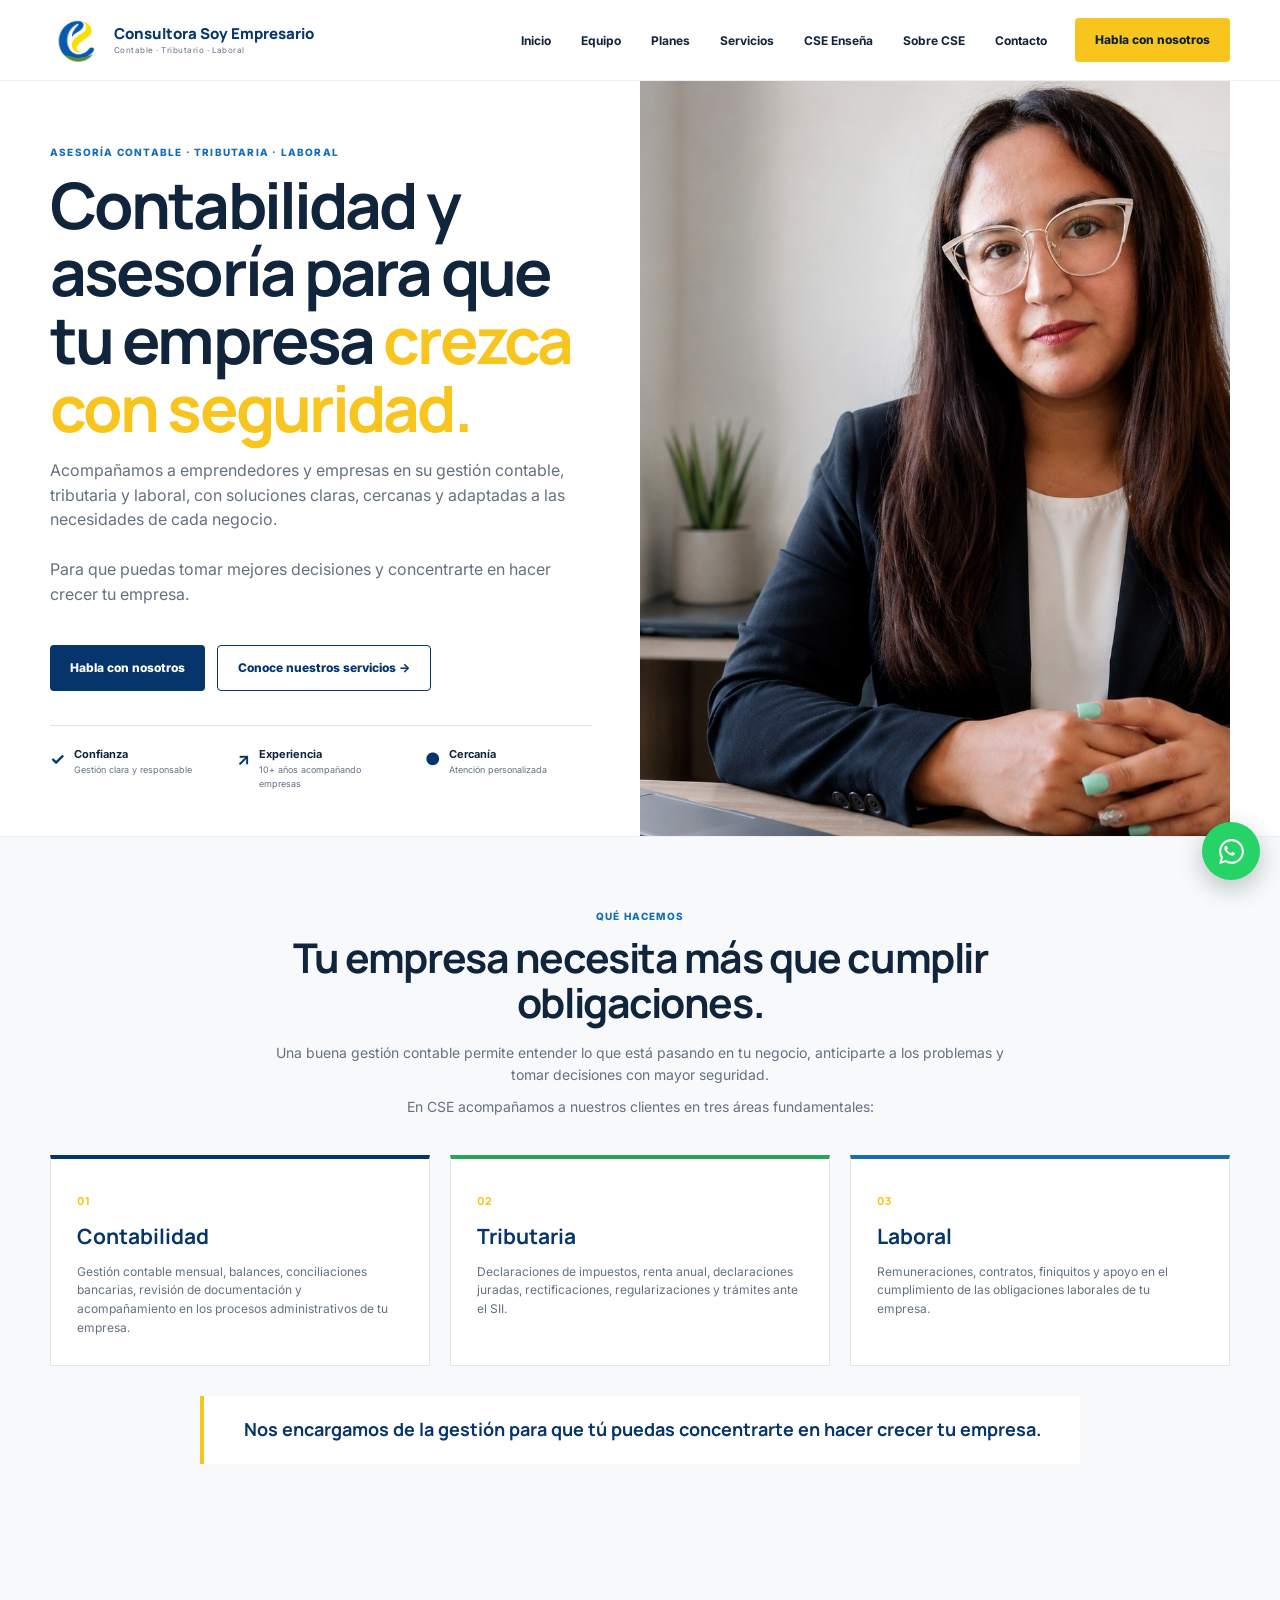
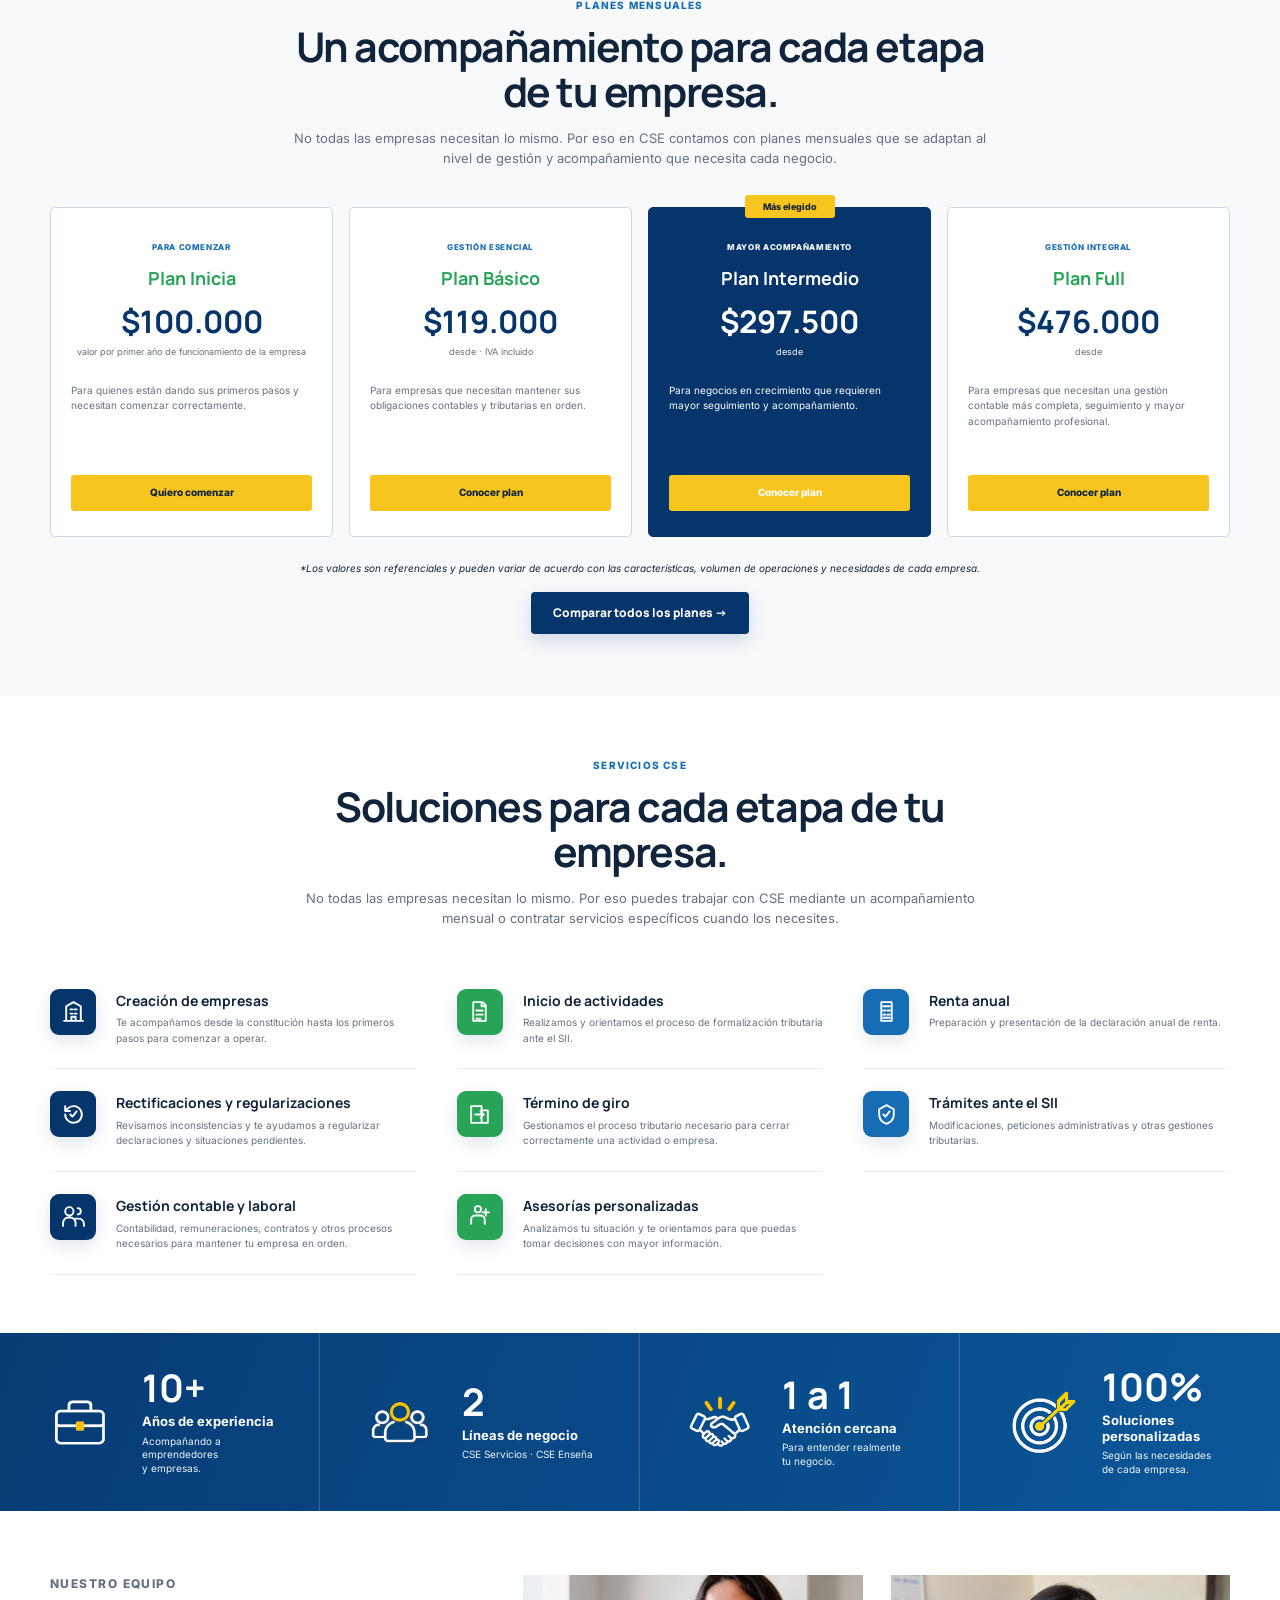
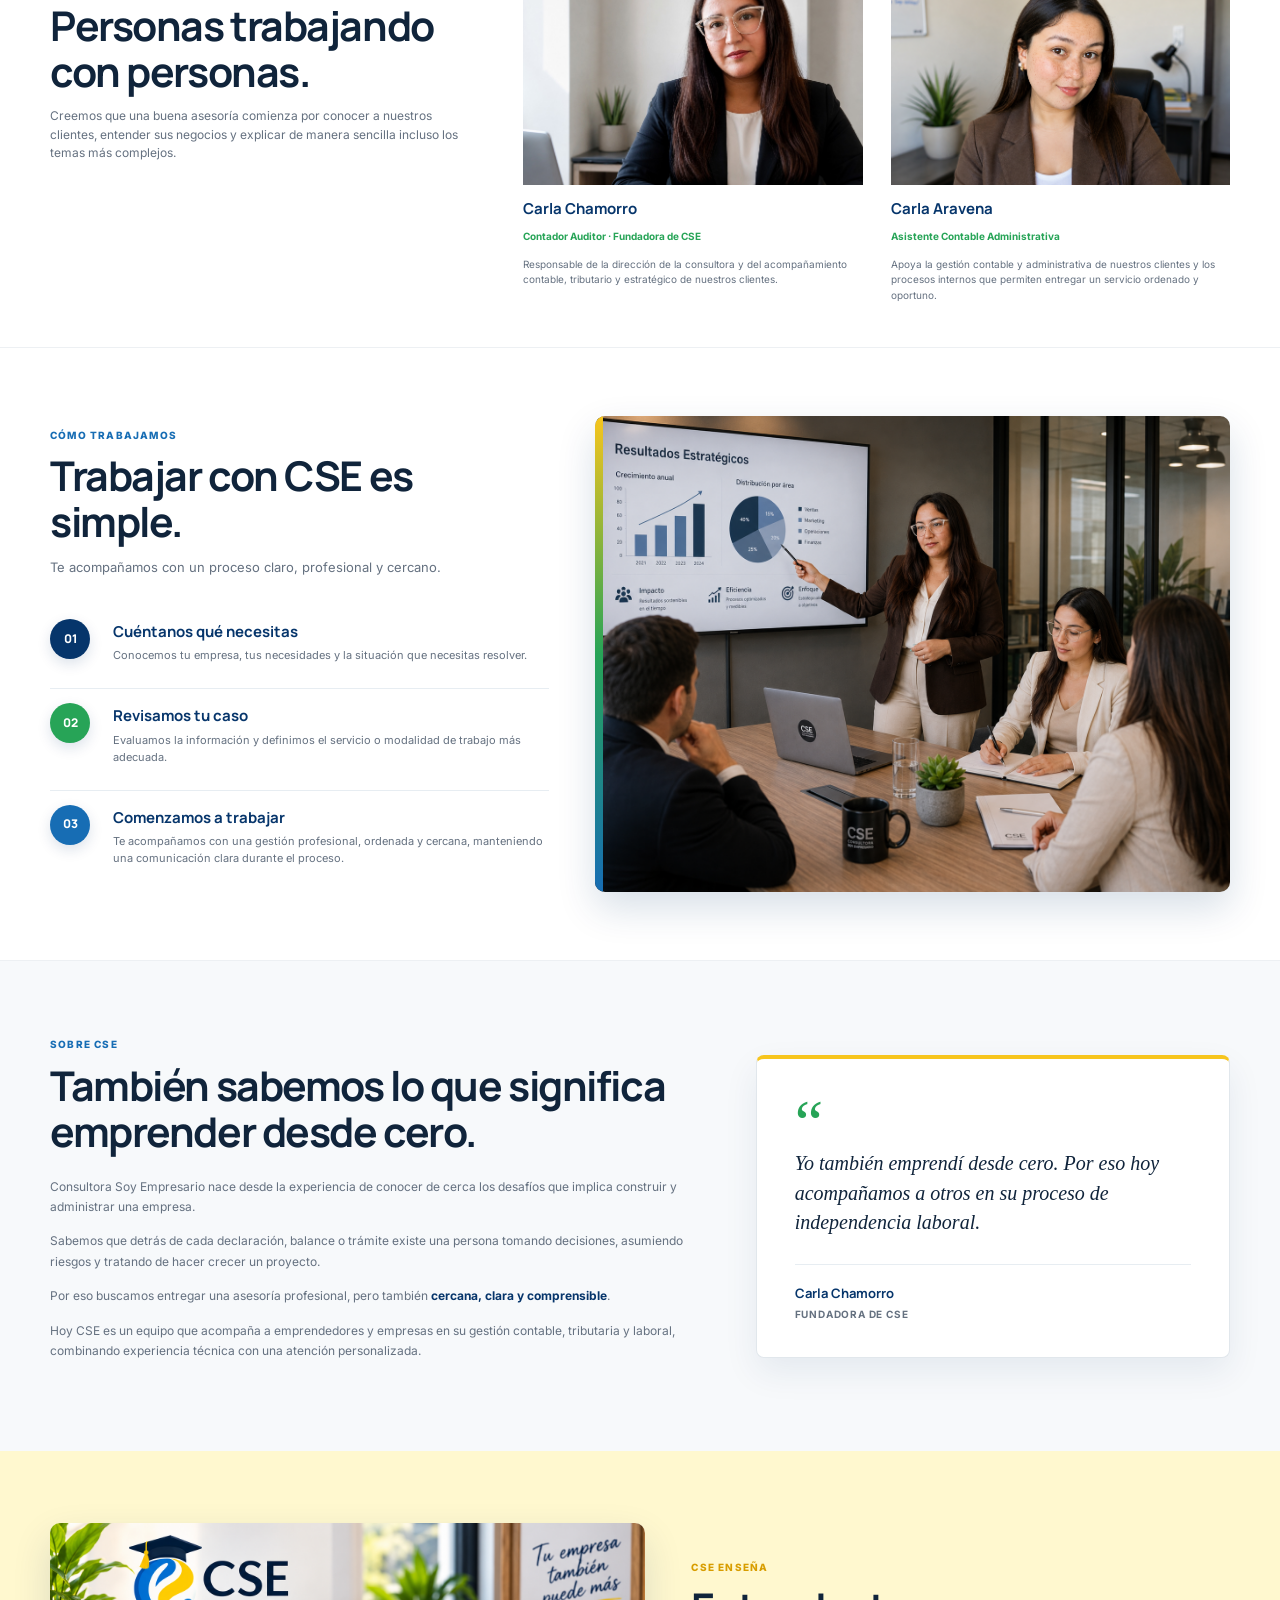
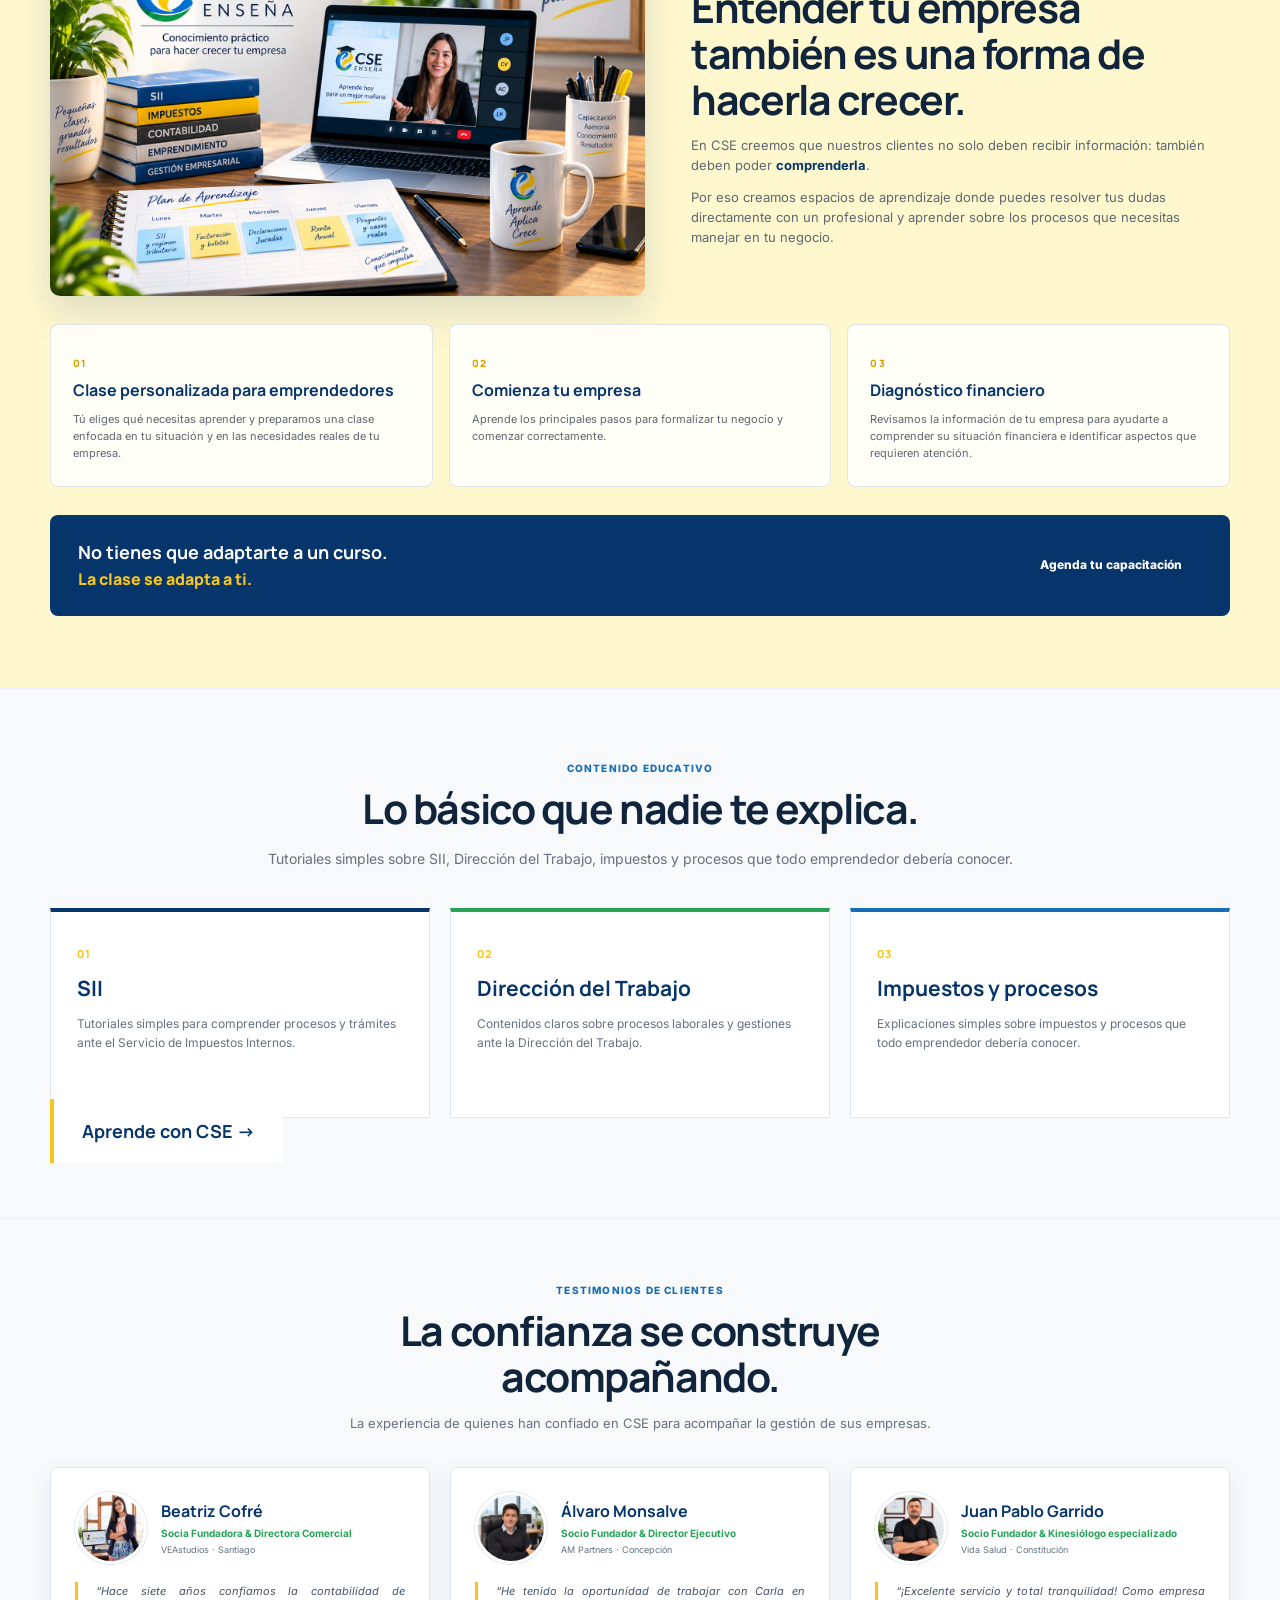
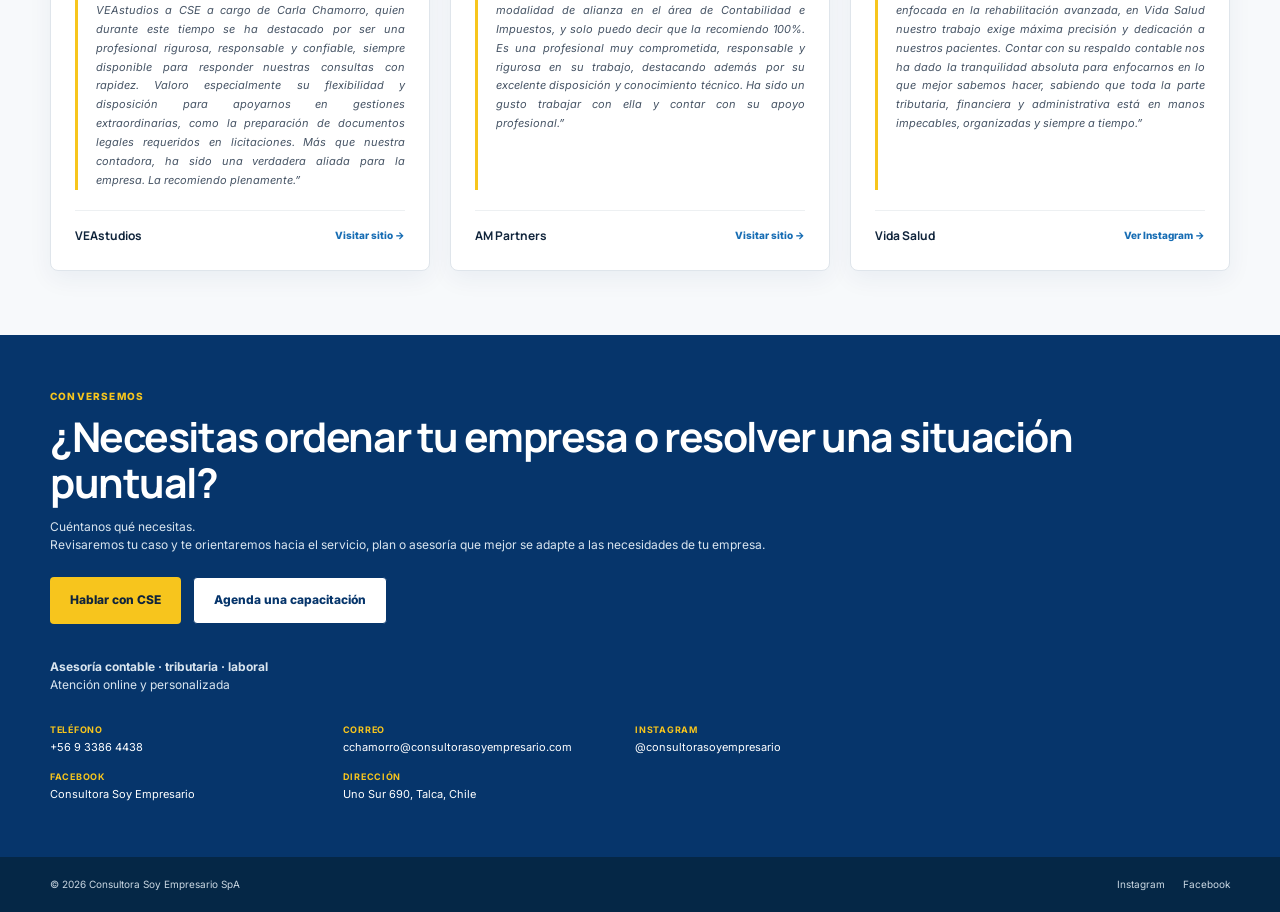
==== commit 044547b2: "Actualiza cierre y llamados a la acción de contacto" ====
--- a/index.html
+++ b/index.html
@@ -1 +1 @@
-<!doctype html><html lang="es"><head><meta charset="utf-8"><meta name="viewport" content="width=device-width,initial-scale=1"><meta name="description" content="Consultora Soy Empresario ofrece asesoría contable, tributaria y laboral para emprendedores y empresas en Chile, con atención cercana, clara y personalizada."><title>Consultora Soy Empresario | Contabilidad, Tributación y Asesoría Laboral</title><link rel="preconnect" href="https://fonts.googleapis.com"><link rel="preconnect" href="https://fonts.gstatic.com" crossorigin><link href="https://fonts.googleapis.com/css2?family=Inter:wght@400;500;600;700;800&family=Manrope:wght@500;600;700;800&display=swap" rel="stylesheet"><link rel="stylesheet" href="css/styles.css?v=23"><link rel="stylesheet" href="css/testimonios.css?v=4"></head><body><header><nav class="wrap nav" id="main-nav"><a class="brand" href="#inicio" aria-label="Consultora Soy Empresario"><img class="header-logo" src="assets/brand/IMAGEN%20LOGO%20SIN%20CSE.png" alt="Logo Consultora Soy Empresario"><span class="brand-text"><strong>Consultora Soy Empresario</strong><small>Contable · Tributario · Laboral</small></span></a><button class="menu-toggle" type="button" aria-label="Abrir menú" aria-expanded="false" aria-controls="nav-links"><span></span><span></span><span></span></button><div class="links" id="nav-links"><a href="#inicio">Inicio</a><a href="#equipo">Equipo</a><a href="#planes">Planes</a><a href="#servicios">Servicios</a><a href="#academia">CSE Enseña</a><a href="#sobre-cse">Sobre CSE</a><a href="#contacto">Contacto</a></div><a class="button yellow-button desktop-cta" href="https://wa.me/56933864438?text=Hola%20Carla%2C%20vi%20la%20p%C3%A1gina%20de%20Consultora%20Soy%20Empresario%20y%20quisiera%20recibir%20m%C3%A1s%20informaci%C3%B3n." target="_blank" rel="noopener">Habla con nosotros</a></nav></header><main><section class="hero" id="inicio"><div class="wrap hero-grid"><div class="hero-copy"><p class="eyebrow">ASESORÍA CONTABLE · TRIBUTARIA · LABORAL</p><h1>Contabilidad y asesoría para que tu empresa <span>crezca con seguridad.</span></h1><p class="lead">Acompañamos a emprendedores y empresas en su gestión contable, tributaria y laboral, con soluciones claras, cercanas y adaptadas a las necesidades de cada negocio.<br><br>Para que puedas tomar mejores decisiones y concentrarte en hacer crecer tu empresa.</p><div class="actions"><a class="button" href="https://wa.me/56933864438?text=Hola%20Carla%2C%20vi%20la%20p%C3%A1gina%20de%20Consultora%20Soy%20Empresario%20y%20quisiera%20recibir%20m%C3%A1s%20informaci%C3%B3n." target="_blank" rel="noopener">Habla con nosotros</a><a class="button outline" href="#servicios">Conoce nuestros servicios →</a></div><div class="hero-benefits"><div><b>✓</b><span><strong>Confianza</strong>Gestión clara y responsable</span></div><div><b>↗</b><span><strong>Experiencia</strong>10+ años acompañando empresas</span></div><div><b>●</b><span><strong>Cercanía</strong>Atención personalizada</span></div></div></div><div class="hero-photo"><img class="carla-hero-photo" src="assets/brand/Carla_chamorro.jpeg" alt="Carla Chamorro, fundadora de Consultora Soy Empresario"></div></div></section><section class="what-we-do" id="que-hacemos"><div class="wrap"><div class="what-intro"><p class="eyebrow">QUÉ HACEMOS</p><h2>Tu empresa necesita más que cumplir obligaciones.</h2><p>Una buena gestión contable permite entender lo que está pasando en tu negocio, anticiparte a los problemas y tomar decisiones con mayor seguridad.</p><p>En CSE acompañamos a nuestros clientes en tres áreas fundamentales:</p></div><div class="what-grid"><article><span class="what-number">01</span><h3>Contabilidad</h3><p>Gestión contable mensual, balances, conciliaciones bancarias, revisión de documentación y acompañamiento en los procesos administrativos de tu empresa.</p></article><article><span class="what-number">02</span><h3>Tributaria</h3><p>Declaraciones de impuestos, renta anual, declaraciones juradas, rectificaciones, regularizaciones y trámites ante el SII.</p></article><article><span class="what-number">03</span><h3>Laboral</h3><p>Remuneraciones, contratos, finiquitos y apoyo en el cumplimiento de las obligaciones laborales de tu empresa.</p></article></div><div class="what-closing">Nos encargamos de la gestión para que tú puedas concentrarte en hacer crecer tu empresa.</div></div></section><section class="plans-section" id="planes"><div class="wrap"><div class="section-heading centered"><p class="eyebrow">PLANES MENSUALES</p><h2>Un acompañamiento para cada etapa de tu empresa.</h2><p>No todas las empresas necesitan lo mismo. Por eso en CSE contamos con planes mensuales que se adaptan al nivel de gestión y acompañamiento que necesita cada negocio.</p></div><div class="plans"><article class="plan"><p>PARA COMENZAR</p><h3>Plan Inicia</h3><strong>$100.000</strong><small>valor por primer año de funcionamiento de la empresa</small><span>Para quienes están dando sus primeros pasos y necesitan comenzar correctamente.</span><a href="https://wa.me/56933864438?text=Hola%20Carla%2C%20quiero%20comenzar%20con%20el%20Plan%20Inicia%20y%20quisiera%20recibir%20m%C3%A1s%20informaci%C3%B3n.%20Mi%20empresa%20es%20del%20rubro%3A%20__________." target="_blank">Quiero comenzar</a></article><article class="plan"><p>GESTIÓN ESENCIAL</p><h3>Plan Básico</h3><strong>$119.000</strong><small>desde · IVA incluido</small><span>Para empresas que necesitan mantener sus obligaciones contables y tributarias en orden.</span><a href="https://wa.me/56933864438?text=Hola%20Carla%2C%20me%20interesa%20el%20Plan%20B%C3%A1sico%20y%20quisiera%20conocer%20m%C3%A1s%20detalles.%20Mi%20empresa%20es%20del%20rubro%3A%20__________." target="_blank">Conocer plan</a></article><article class="plan featured"><em>Más elegido</em><p>MAYOR ACOMPAÑAMIENTO</p><h3>Plan Intermedio</h3><strong>$297.500</strong><small>desde</small><span>Para negocios en crecimiento que requieren mayor seguimiento y acompañamiento.</span><a href="https://wa.me/56933864438?text=Hola%20Carla%2C%20me%20interesa%20el%20Plan%20Intermedio%20y%20quisiera%20conocer%20m%C3%A1s%20detalles.%20Mi%20empresa%20es%20del%20rubro%3A%20__________." target="_blank">Conocer plan</a></article><article class="plan"><p>GESTIÓN INTEGRAL</p><h3>Plan Full</h3><strong>$476.000</strong><small>desde</small><span>Para empresas que necesitan una gestión contable más completa, seguimiento y mayor acompañamiento profesional.</span><a href="https://wa.me/56933864438?text=Hola%20Carla%2C%20me%20interesa%20el%20Plan%20Full%20y%20quisiera%20conocer%20m%C3%A1s%20detalles.%20Mi%20empresa%20es%20del%20rubro%3A%20__________." target="_blank">Conocer plan</a></article></div><div class="plan-help"><em>*Los valores son referenciales y pueden variar de acuerdo con las características, volumen de operaciones y necesidades de cada empresa.</em><br><br><a href="comparar-planes.html">Comparar todos los planes →</a></div></div></section><section class="services" id="servicios"><div class="wrap"><div class="section-heading centered"><p class="eyebrow">SERVICIOS CSE</p><h2>Soluciones para cada etapa de tu empresa.</h2><p>No todas las empresas necesitan lo mismo. Por eso puedes trabajar con CSE mediante un acompañamiento mensual o contratar servicios específicos cuando los necesites.</p></div><div class="services-grid"><article><i><svg viewBox="0 0 24 24"><path d="M3 21h18M5 21V7l7-4 7 4v14M9 10h2m2 0h2M9 14h2m2 0h2M10 21v-4h4v4"/></svg></i><div><h3>Creación de empresas</h3><p>Te acompañamos desde la constitución hasta los primeros pasos para comenzar a operar.</p></div></article><article><i><svg viewBox="0 0 24 24"><path d="M6 3h9l3 3v15H6zM14 3v4h4M9 11h6M9 15h6M9 19h4"/></svg></i><div><h3>Inicio de actividades</h3><p>Realizamos y orientamos el proceso de formalización tributaria ante el SII.</p></div></article><article><i><svg viewBox="0 0 24 24"><path d="M7 3h10v18H7zM9 7h6M9 11h2m2 0h2M9 15h2m2 0h2M9 18h6"/></svg></i><div><h3>Renta anual</h3><p>Preparación y presentación de la declaración anual de renta.</p></div></article><article><i><svg viewBox="0 0 24 24"><path d="M4 12a8 8 0 1 0 2.3-5.7L4 8.6M4 4v4.6h4.6M9 12l2 2 4-5"/></svg></i><div><h3>Rectificaciones y regularizaciones</h3><p>Revisamos inconsistencias y te ayudamos a regularizar declaraciones y situaciones pendientes.</p></div></article><article><i><svg viewBox="0 0 24 24"><path d="M4 4h10v16H4zM14 8h6v12h-6M8 12h8M13 9l3 3-3 3"/></svg></i><div><h3>Término de giro</h3><p>Gestionamos el proceso tributario necesario para cerrar correctamente una actividad o empresa.</p></div></article><article><i><svg viewBox="0 0 24 24"><path d="M12 3l7 4v5c0 4.5-2.8 7.4-7 9-4.2-1.6-7-4.5-7-9V7zM9 12l2 2 4-5"/></svg></i><div><h3>Trámites ante el SII</h3><p>Modificaciones, peticiones administrativas y otras gestiones tributarias.</p></div></article><article><i><svg viewBox="0 0 24 24"><path d="M8 11a4 4 0 1 0 0-8 4 4 0 0 0 0 8M16 10a3 3 0 1 0 0-6M2 21v-3a5 5 0 0 1 5-5h2a5 5 0 0 1 5 5v3M14 14h3a5 5 0 0 1 5 5v2"/></svg></i><div><h3>Gestión contable y laboral</h3><p>Contabilidad, remuneraciones, contratos y otros procesos necesarios para mantener tu empresa en orden.</p></div></article><article><i><svg viewBox="0 0 24 24"><path d="M4 19v-4a4 4 0 0 1 4-4h5a4 4 0 0 1 4 4v4M10.5 8a3 3 0 1 0 0-6 3 3 0 0 0 0 6M18 5v6M15 8h6"/></svg></i><div><h3>Asesorías personalizadas</h3><p>Analizamos tu situación y te orientamos para que puedas tomar decisiones con mayor información.</p></div></article></div></div></section><section class="stats"><div class="stats-grid"><article class="stat-card"><div class="stat-icon"><svg viewBox="0 0 64 64" aria-hidden="true"></svg></div><div class="stat-copy"><strong>10+</strong><b>Años de experiencia</b><span>Acompañando a emprendedores<br>y empresas.</span></div></article><article class="stat-card"><div class="stat-icon"><svg viewBox="0 0 64 64" aria-hidden="true"></svg></div><div class="stat-copy"><strong>2</strong><b>Líneas de negocio</b><span>CSE Servicios · CSE Enseña</span></div></article><article class="stat-card"><div class="stat-icon"><svg viewBox="0 0 64 64" aria-hidden="true"></svg></div><div class="stat-copy"><strong>1 a 1</strong><b>Atención cercana</b><span>Para entender realmente<br>tu negocio.</span></div></article><article class="stat-card"><div class="stat-icon"><svg viewBox="0 0 64 64" aria-hidden="true"></svg></div><div class="stat-copy"><strong>100%</strong><b>Soluciones personalizadas</b><span>Según las necesidades<br>de cada empresa.</span></div></article></div></section><section class="about-team" id="equipo"><div class="wrap team-layout"><div class="story team-intro"><p class="eyebrow">NUESTRO EQUIPO</p><h2>Personas trabajando con personas.</h2><p>Creemos que una buena asesoría comienza por conocer a nuestros clientes, entender sus negocios y explicar de manera sencilla incluso los temas más complejos.</p></div><article class="person"><div class="person-photo"><img class="carla-team-photo" src="assets/brand/Carla_chamorro.jpeg" alt="Carla Chamorro"></div><h3>Carla Chamorro</h3><b>Contador Auditor · Fundadora de CSE</b><p>Responsable de la dirección de la consultora y del acompañamiento contable, tributario y estratégico de nuestros clientes.</p></article><article class="person"><div class="person-photo"><img class="carla-team-photo" src="assets/brand/Carla%20Aravena.png" alt="Carla Aravena"></div><h3>Carla Aravena</h3><b>Asistente Contable Administrativa</b><p>Apoya la gestión contable y administrativa de nuestros clientes y los procesos internos que permiten entregar un servicio ordenado y oportuno.</p></article></div></section><section class="how-we-work" id="como-trabajamos"><div class="wrap how-grid"><div class="how-copy"><p class="eyebrow">CÓMO TRABAJAMOS</p><h2>Trabajar con CSE es simple.</h2><p class="how-lead">Te acompañamos con un proceso claro, profesional y cercano.</p><div class="how-steps"><article class="how-step"><span class="how-step-number">01</span><div><h3>Cuéntanos qué necesitas</h3><p>Conocemos tu empresa, tus necesidades y la situación que necesitas resolver.</p></div></article><article class="how-step"><span class="how-step-number">02</span><div><h3>Revisamos tu caso</h3><p>Evaluamos la información y definimos el servicio o modalidad de trabajo más adecuada.</p></div></article><article class="how-step"><span class="how-step-number">03</span><div><h3>Comenzamos a trabajar</h3><p>Te acompañamos con una gestión profesional, ordenada y cercana, manteniendo una comunicación clara durante el proceso.</p></div></article></div></div><div class="how-photo"><img src="assets/brand/IMG_9280.png" alt="Reunión de asesoría de Consultora Soy Empresario con clientes"></div></div></section><section class="about-cse" id="sobre-cse"><div class="wrap about-cse-grid"><div class="about-cse-copy"><p class="eyebrow">SOBRE CSE</p><h2>También sabemos lo que significa emprender desde cero.</h2><p>Consultora Soy Empresario nace desde la experiencia de conocer de cerca los desafíos que implica construir y administrar una empresa.</p><p>Sabemos que detrás de cada declaración, balance o trámite existe una persona tomando decisiones, asumiendo riesgos y tratando de hacer crecer un proyecto.</p><p>Por eso buscamos entregar una asesoría profesional, pero también <strong>cercana, clara y comprensible</strong>.</p><p>Hoy CSE es un equipo que acompaña a emprendedores y empresas en su gestión contable, tributaria y laboral, combinando experiencia técnica con una atención personalizada.</p></div><aside class="about-cse-quote"><span class="quote-mark">“</span><blockquote>Yo también emprendí desde cero. Por eso hoy acompañamos a otros en su proceso de independencia laboral.</blockquote><div class="quote-signature"><strong>Carla Chamorro</strong><span>Fundadora de CSE</span></div></aside></div></section><section class="academy" id="academia"><div class="wrap academy-shell"><div class="academy-top"><div class="academy-media"><img src="assets/brand/cse%20ense%C3%B1a_Aprendizaje.png" alt="CSE Enseña - aprendizaje práctico para emprendedores y empresas"></div><div class="academy-copy"><p class="eyebrow yellow">CSE ENSEÑA</p><h2>Entender tu empresa también es una forma de hacerla crecer.</h2><p>En CSE creemos que nuestros clientes no solo deben recibir información: también deben poder <strong>comprenderla</strong>.</p><p>Por eso creamos espacios de aprendizaje donde puedes resolver tus dudas directamente con un profesional y aprender sobre los procesos que necesitas manejar en tu negocio.</p></div></div><div class="academy-options"><article><span>01</span><h3>Clase personalizada para emprendedores</h3><p>Tú eliges qué necesitas aprender y preparamos una clase enfocada en tu situación y en las necesidades reales de tu empresa.</p></article><article><span>02</span><h3>Comienza tu empresa</h3><p>Aprende los principales pasos para formalizar tu negocio y comenzar correctamente.</p></article><article><span>03</span><h3>Diagnóstico financiero</h3><p>Revisamos la información de tu empresa para ayudarte a comprender su situación financiera e identificar aspectos que requieren atención.</p></article></div><div class="academy-bottom"><div class="academy-message"><strong>No tienes que adaptarte a un curso.</strong><span>La clase se adapta a ti.</span></div><a class="button academy-button" href="https://encuadrado.com/p/carla-chamorro" target="_blank" rel="noopener">Agenda tu capacitación</a></div></div></section><section class="what-we-do" id="contenido-educativo"><div class="wrap"><div class="what-intro"><p class="eyebrow">CONTENIDO EDUCATIVO</p><h2>Lo básico que nadie te explica.</h2><p>Tutoriales simples sobre SII, Dirección del Trabajo, impuestos y procesos que todo emprendedor debería conocer.</p></div><div class="what-grid"><article><span class="what-number">01</span><h3>SII</h3><p>Tutoriales simples para comprender procesos y trámites ante el Servicio de Impuestos Internos.</p></article><article><span class="what-number">02</span><h3>Dirección del Trabajo</h3><p>Contenidos claros sobre procesos laborales y gestiones ante la Dirección del Trabajo.</p></article><article><span class="what-number">03</span><h3>Impuestos y procesos</h3><p>Explicaciones simples sobre impuestos y procesos que todo emprendedor debería conocer.</p></article></div><a class="what-closing" href="https://youtube.com/@cseensena?si=bBdfh_5M2-xt8bLf" target="_blank" rel="noopener">Aprende con CSE →</a></div></section><section class="testimonials" id="testimonios"><div class="wrap"><div class="section-heading centered"><p class="eyebrow">TESTIMONIOS DE CLIENTES</p><h2>La confianza se construye acompañando.</h2><p>La experiencia de quienes han confiado en CSE para acompañar la gestión de sus empresas.</p></div><div class="testimonials-grid"><article class="testimonial-card"><div class="testimonial-top"><img class="testimonial-photo" src="assets/testimonios/Beatriz_Cofre.png" alt="Beatriz Cofré"><div class="testimonial-person"><h3>Beatriz Cofré</h3><strong>Socia Fundadora &amp; Directora Comercial</strong><span>VEAstudios · Santiago</span></div></div><p class="testimonial-quote">“Hace siete años confiamos la contabilidad de VEAstudios a CSE a cargo de Carla Chamorro, quien durante este tiempo se ha destacado por ser una profesional rigurosa, responsable y confiable, siempre disponible para responder nuestras consultas con rapidez. Valoro especialmente su flexibilidad y disposición para apoyarnos en gestiones extraordinarias, como la preparación de documentos legales requeridos en licitaciones. Más que nuestra contadora, ha sido una verdadera aliada para la empresa. La recomiendo plenamente.”</p><div class="testimonial-company"><b>VEAstudios</b><a class="testimonial-link" href="https://veastudios.cl/" target="_blank" rel="noopener">Visitar sitio →</a></div></article><article class="testimonial-card"><div class="testimonial-top"><img class="testimonial-photo" src="assets/testimonios/Alvaro_Monsalve.jpg" alt="Álvaro Monsalve"><div class="testimonial-person"><h3>Álvaro Monsalve</h3><strong>Socio Fundador &amp; Director Ejecutivo</strong><span>AM Partners · Concepción</span></div></div><p class="testimonial-quote">“He tenido la oportunidad de trabajar con Carla en modalidad de alianza en el área de Contabilidad e Impuestos, y solo puedo decir que la recomiendo 100%. Es una profesional muy comprometida, responsable y rigurosa en su trabajo, destacando además por su excelente disposición y conocimiento técnico. Ha sido un gusto trabajar con ella y contar con su apoyo profesional.”</p><div class="testimonial-company"><b>AM Partners</b><a class="testimonial-link" href="https://ampartners.cl/" target="_blank" rel="noopener">Visitar sitio →</a></div></article><article class="testimonial-card"><div class="testimonial-top"><img class="testimonial-photo" src="assets/testimonios/Juan_Pablo_Garrido.png" alt="Juan Pablo Garrido"><div class="testimonial-person"><h3>Juan Pablo Garrido</h3><strong>Socio Fundador &amp; Kinesiólogo especializado</strong><span>Vida Salud · Constitución</span></div></div><p class="testimonial-quote">“¡Excelente servicio y total tranquilidad! Como empresa enfocada en la rehabilitación avanzada, en Vida Salud nuestro trabajo exige máxima precisión y dedicación a nuestros pacientes. Contar con su respaldo contable nos ha dado la tranquilidad absoluta para enfocarnos en lo que mejor sabemos hacer, sabiendo que toda la parte tributaria, financiera y administrativa está en manos impecables, organizadas y siempre a tiempo.”</p><div class="testimonial-company"><b>Vida Salud</b><a class="testimonial-link" href="https://www.instagram.com/vidasalud.21?utm_source=ig_web_button_share_sheet&amp;stkn=ZDNlZDc0MzIxNw==" target="_blank" rel="noopener">Ver Instagram →</a></div></article></div></div></section><section class="contact" id="contacto"><div class="wrap contact-grid"><div><p class="eyebrow yellow">CONVERSEMOS</p><h2>¿Listo para ordenar y hacer crecer tu empresa?</h2><p>Cuéntanos en qué etapa estás y te orientamos hacia el servicio o plan que mejor se adapte a tu negocio.</p><div class="contact-links"><a href="tel:+56933864438"><b>Teléfono</b><span>+56 9 3386 4438</span></a><a href="mailto:cchamorro@consultorasoyempresario.com"><b>Correo</b><span>cchamorro@consultorasoyempresario.com</span></a><a href="https://www.instagram.com/consultorasoyempresario?igsi=MXR3NWFsYzFrNzcybQ==" target="_blank" rel="noopener"><b>Instagram</b><span>@consultorasoyempresario</span></a><a href="https://www.facebook.com/share/19qrt7xo6N/?mibextid=wwXIfr" target="_blank" rel="noopener"><b>Facebook</b><span>Consultora Soy Empresario</span></a><div><b>Dirección</b><span>Uno Sur 690, Talca, Chile</span></div></div></div></div></section></main><footer><div class="wrap footer"><span>© 2026 Consultora Soy Empresario SpA</span><div class="footer-social"><a href="https://www.instagram.com/consultorasoyempresario?igsi=MXR3NWFsYzFrNzcybQ==" target="_blank" rel="noopener">Instagram</a><a href="https://www.facebook.com/share/19qrt7xo6N/?mibextid=wwXIfr" target="_blank" rel="noopener">Facebook</a></div></div></footer><a class="whatsapp-float" href="https://wa.me/56933864438?text=Hola%20Carla%2C%20vi%20la%20p%C3%A1gina%20de%20Consultora%20Soy%20Empresario%20y%20quisiera%20hacer%20una%20consulta." target="_blank" rel="noopener" aria-label="WhatsApp"><svg viewBox="0 0 32 32" aria-hidden="true"><path d="M19.11 17.34c-.27-.14-1.6-.79-1.85-.88-.25-.09-.43-.14-.61.14-.18.27-.7.88-.86 1.06-.16.18-.32.2-.59.07-.27-.14-1.15-.42-2.19-1.35-.81-.72-1.36-1.61-1.52-1.88-.16-.27-.02-.42.12-.55.12-.12.27-.32.41-.48.14-.16.18-.27.27-.45.09-.18.05-.34-.02-.48-.07-.14-.61-1.47-.84-2.01-.22-.53-.45-.46-.61-.47h-.52c-.18 0-.48.07-.73.34-.25.27-.95.93-.95 2.26 0 1.33.97 2.62 1.1 2.8.14.18 1.9 2.9 4.61 4.07.64.28 1.15.45 1.54.57.65.21 1.24.18 1.7.11.52-.08 1.6-.65 1.83-1.28.23-.63.23-1.17.16-1.28-.07-.11-.25-.18-.52-.32zM16.03 3.2c-7.05 0-12.78 5.72-12.78 12.77 0 2.25.59 4.45 1.71 6.39L3.14 29l6.8-1.78a12.75 12.75 0 0 0 6.08 1.55h.01c7.04 0 12.77-5.73 12.77-12.78S23.07 3.2 16.03 3.2zm0 23.41h-.01a10.6 10.6 0 0 1-5.4-1.48l-.39-.23-4.04 1.06 1.08-3.94-.25-.4a10.59 10.59 0 0 1-1.63-5.65c0-5.86 4.77-10.63 10.64-10.63 5.86 0 10.63 4.77 10.63 10.64 0 5.86-4.77 10.63-10.63 10.63z"/></svg></a><script>const toggle=document.querySelector('.menu-toggle');const nav=document.querySelector('#main-nav');const links=document.querySelectorAll('#nav-links a');if(toggle&&nav){toggle.addEventListener('click',()=>{const open=nav.classList.toggle('nav-menu-open');toggle.setAttribute('aria-expanded',open?'true':'false');toggle.setAttribute('aria-label',open?'Cerrar menú':'Abrir menú')});links.forEach(link=>link.addEventListener('click',()=>{nav.classList.remove('nav-menu-open');toggle.setAttribute('aria-expanded','false');toggle.setAttribute('aria-label','Abrir menú')}));}</script></body></html>+<!doctype html><html lang="es"><head><meta charset="utf-8"><meta name="viewport" content="width=device-width,initial-scale=1"><meta name="description" content="Consultora Soy Empresario ofrece asesoría contable, tributaria y laboral para emprendedores y empresas en Chile, con atención cercana, clara y personalizada."><title>Consultora Soy Empresario | Contabilidad, Tributación y Asesoría Laboral</title><link rel="preconnect" href="https://fonts.googleapis.com"><link rel="preconnect" href="https://fonts.gstatic.com" crossorigin><link href="https://fonts.googleapis.com/css2?family=Inter:wght@400;500;600;700;800&family=Manrope:wght@500;600;700;800&display=swap" rel="stylesheet"><link rel="stylesheet" href="css/styles.css?v=23"><link rel="stylesheet" href="css/testimonios.css?v=4"></head><body><header><nav class="wrap nav" id="main-nav"><a class="brand" href="#inicio" aria-label="Consultora Soy Empresario"><img class="header-logo" src="assets/brand/IMAGEN%20LOGO%20SIN%20CSE.png" alt="Logo Consultora Soy Empresario"><span class="brand-text"><strong>Consultora Soy Empresario</strong><small>Contable · Tributario · Laboral</small></span></a><button class="menu-toggle" type="button" aria-label="Abrir menú" aria-expanded="false" aria-controls="nav-links"><span></span><span></span><span></span></button><div class="links" id="nav-links"><a href="#inicio">Inicio</a><a href="#equipo">Equipo</a><a href="#planes">Planes</a><a href="#servicios">Servicios</a><a href="#academia">CSE Enseña</a><a href="#sobre-cse">Sobre CSE</a><a href="#contacto">Contacto</a></div><a class="button yellow-button desktop-cta" href="https://wa.me/56933864438?text=Hola%20Carla%2C%20vi%20la%20p%C3%A1gina%20de%20Consultora%20Soy%20Empresario%20y%20quisiera%20recibir%20m%C3%A1s%20informaci%C3%B3n." target="_blank" rel="noopener">Habla con nosotros</a></nav></header><main><section class="hero" id="inicio"><div class="wrap hero-grid"><div class="hero-copy"><p class="eyebrow">ASESORÍA CONTABLE · TRIBUTARIA · LABORAL</p><h1>Contabilidad y asesoría para que tu empresa <span>crezca con seguridad.</span></h1><p class="lead">Acompañamos a emprendedores y empresas en su gestión contable, tributaria y laboral, con soluciones claras, cercanas y adaptadas a las necesidades de cada negocio.<br><br>Para que puedas tomar mejores decisiones y concentrarte en hacer crecer tu empresa.</p><div class="actions"><a class="button" href="https://wa.me/56933864438?text=Hola%20Carla%2C%20vi%20la%20p%C3%A1gina%20de%20Consultora%20Soy%20Empresario%20y%20quisiera%20recibir%20m%C3%A1s%20informaci%C3%B3n." target="_blank" rel="noopener">Habla con nosotros</a><a class="button outline" href="#servicios">Conoce nuestros servicios →</a></div><div class="hero-benefits"><div><b>✓</b><span><strong>Confianza</strong>Gestión clara y responsable</span></div><div><b>↗</b><span><strong>Experiencia</strong>10+ años acompañando empresas</span></div><div><b>●</b><span><strong>Cercanía</strong>Atención personalizada</span></div></div></div><div class="hero-photo"><img class="carla-hero-photo" src="assets/brand/Carla_chamorro.jpeg" alt="Carla Chamorro, fundadora de Consultora Soy Empresario"></div></div></section><section class="what-we-do" id="que-hacemos"><div class="wrap"><div class="what-intro"><p class="eyebrow">QUÉ HACEMOS</p><h2>Tu empresa necesita más que cumplir obligaciones.</h2><p>Una buena gestión contable permite entender lo que está pasando en tu negocio, anticiparte a los problemas y tomar decisiones con mayor seguridad.</p><p>En CSE acompañamos a nuestros clientes en tres áreas fundamentales:</p></div><div class="what-grid"><article><span class="what-number">01</span><h3>Contabilidad</h3><p>Gestión contable mensual, balances, conciliaciones bancarias, revisión de documentación y acompañamiento en los procesos administrativos de tu empresa.</p></article><article><span class="what-number">02</span><h3>Tributaria</h3><p>Declaraciones de impuestos, renta anual, declaraciones juradas, rectificaciones, regularizaciones y trámites ante el SII.</p></article><article><span class="what-number">03</span><h3>Laboral</h3><p>Remuneraciones, contratos, finiquitos y apoyo en el cumplimiento de las obligaciones laborales de tu empresa.</p></article></div><div class="what-closing">Nos encargamos de la gestión para que tú puedas concentrarte en hacer crecer tu empresa.</div></div></section><section class="plans-section" id="planes"><div class="wrap"><div class="section-heading centered"><p class="eyebrow">PLANES MENSUALES</p><h2>Un acompañamiento para cada etapa de tu empresa.</h2><p>No todas las empresas necesitan lo mismo. Por eso en CSE contamos con planes mensuales que se adaptan al nivel de gestión y acompañamiento que necesita cada negocio.</p></div><div class="plans"><article class="plan"><p>PARA COMENZAR</p><h3>Plan Inicia</h3><strong>$100.000</strong><small>valor por primer año de funcionamiento de la empresa</small><span>Para quienes están dando sus primeros pasos y necesitan comenzar correctamente.</span><a href="https://wa.me/56933864438?text=Hola%20Carla%2C%20quiero%20comenzar%20con%20el%20Plan%20Inicia%20y%20quisiera%20recibir%20m%C3%A1s%20informaci%C3%B3n.%20Mi%20empresa%20es%20del%20rubro%3A%20__________." target="_blank">Quiero comenzar</a></article><article class="plan"><p>GESTIÓN ESENCIAL</p><h3>Plan Básico</h3><strong>$119.000</strong><small>desde · IVA incluido</small><span>Para empresas que necesitan mantener sus obligaciones contables y tributarias en orden.</span><a href="https://wa.me/56933864438?text=Hola%20Carla%2C%20me%20interesa%20el%20Plan%20B%C3%A1sico%20y%20quisiera%20conocer%20m%C3%A1s%20detalles.%20Mi%20empresa%20es%20del%20rubro%3A%20__________." target="_blank">Conocer plan</a></article><article class="plan featured"><em>Más elegido</em><p>MAYOR ACOMPAÑAMIENTO</p><h3>Plan Intermedio</h3><strong>$297.500</strong><small>desde</small><span>Para negocios en crecimiento que requieren mayor seguimiento y acompañamiento.</span><a href="https://wa.me/56933864438?text=Hola%20Carla%2C%20me%20interesa%20el%20Plan%20Intermedio%20y%20quisiera%20conocer%20m%C3%A1s%20detalles.%20Mi%20empresa%20es%20del%20rubro%3A%20__________." target="_blank">Conocer plan</a></article><article class="plan"><p>GESTIÓN INTEGRAL</p><h3>Plan Full</h3><strong>$476.000</strong><small>desde</small><span>Para empresas que necesitan una gestión contable más completa, seguimiento y mayor acompañamiento profesional.</span><a href="https://wa.me/56933864438?text=Hola%20Carla%2C%20me%20interesa%20el%20Plan%20Full%20y%20quisiera%20conocer%20m%C3%A1s%20detalles.%20Mi%20empresa%20es%20del%20rubro%3A%20__________." target="_blank">Conocer plan</a></article></div><div class="plan-help"><em>*Los valores son referenciales y pueden variar de acuerdo con las características, volumen de operaciones y necesidades de cada empresa.</em><br><br><a href="comparar-planes.html">Comparar todos los planes →</a></div></div></section><section class="services" id="servicios"><div class="wrap"><div class="section-heading centered"><p class="eyebrow">SERVICIOS CSE</p><h2>Soluciones para cada etapa de tu empresa.</h2><p>No todas las empresas necesitan lo mismo. Por eso puedes trabajar con CSE mediante un acompañamiento mensual o contratar servicios específicos cuando los necesites.</p></div><div class="services-grid"><article><i><svg viewBox="0 0 24 24"><path d="M3 21h18M5 21V7l7-4 7 4v14M9 10h2m2 0h2M9 14h2m2 0h2M10 21v-4h4v4"/></svg></i><div><h3>Creación de empresas</h3><p>Te acompañamos desde la constitución hasta los primeros pasos para comenzar a operar.</p></div></article><article><i><svg viewBox="0 0 24 24"><path d="M6 3h9l3 3v15H6zM14 3v4h4M9 11h6M9 15h6M9 19h4"/></svg></i><div><h3>Inicio de actividades</h3><p>Realizamos y orientamos el proceso de formalización tributaria ante el SII.</p></div></article><article><i><svg viewBox="0 0 24 24"><path d="M7 3h10v18H7zM9 7h6M9 11h2m2 0h2M9 15h2m2 0h2M9 18h6"/></svg></i><div><h3>Renta anual</h3><p>Preparación y presentación de la declaración anual de renta.</p></div></article><article><i><svg viewBox="0 0 24 24"><path d="M4 12a8 8 0 1 0 2.3-5.7L4 8.6M4 4v4.6h4.6M9 12l2 2 4-5"/></svg></i><div><h3>Rectificaciones y regularizaciones</h3><p>Revisamos inconsistencias y te ayudamos a regularizar declaraciones y situaciones pendientes.</p></div></article><article><i><svg viewBox="0 0 24 24"><path d="M4 4h10v16H4zM14 8h6v12h-6M8 12h8M13 9l3 3-3 3"/></svg></i><div><h3>Término de giro</h3><p>Gestionamos el proceso tributario necesario para cerrar correctamente una actividad o empresa.</p></div></article><article><i><svg viewBox="0 0 24 24"><path d="M12 3l7 4v5c0 4.5-2.8 7.4-7 9-4.2-1.6-7-4.5-7-9V7zM9 12l2 2 4-5"/></svg></i><div><h3>Trámites ante el SII</h3><p>Modificaciones, peticiones administrativas y otras gestiones tributarias.</p></div></article><article><i><svg viewBox="0 0 24 24"><path d="M8 11a4 4 0 1 0 0-8 4 4 0 0 0 0 8M16 10a3 3 0 1 0 0-6M2 21v-3a5 5 0 0 1 5-5h2a5 5 0 0 1 5 5v3M14 14h3a5 5 0 0 1 5 5v2"/></svg></i><div><h3>Gestión contable y laboral</h3><p>Contabilidad, remuneraciones, contratos y otros procesos necesarios para mantener tu empresa en orden.</p></div></article><article><i><svg viewBox="0 0 24 24"><path d="M4 19v-4a4 4 0 0 1 4-4h5a4 4 0 0 1 4 4v4M10.5 8a3 3 0 1 0 0-6 3 3 0 0 0 0 6M18 5v6M15 8h6"/></svg></i><div><h3>Asesorías personalizadas</h3><p>Analizamos tu situación y te orientamos para que puedas tomar decisiones con mayor información.</p></div></article></div></div></section><section class="stats"><div class="stats-grid"><article class="stat-card"><div class="stat-icon"><svg viewBox="0 0 64 64" aria-hidden="true"></svg></div><div class="stat-copy"><strong>10+</strong><b>Años de experiencia</b><span>Acompañando a emprendedores<br>y empresas.</span></div></article><article class="stat-card"><div class="stat-icon"><svg viewBox="0 0 64 64" aria-hidden="true"></svg></div><div class="stat-copy"><strong>2</strong><b>Líneas de negocio</b><span>CSE Servicios · CSE Enseña</span></div></article><article class="stat-card"><div class="stat-icon"><svg viewBox="0 0 64 64" aria-hidden="true"></svg></div><div class="stat-copy"><strong>1 a 1</strong><b>Atención cercana</b><span>Para entender realmente<br>tu negocio.</span></div></article><article class="stat-card"><div class="stat-icon"><svg viewBox="0 0 64 64" aria-hidden="true"></svg></div><div class="stat-copy"><strong>100%</strong><b>Soluciones personalizadas</b><span>Según las necesidades<br>de cada empresa.</span></div></article></div></section><section class="about-team" id="equipo"><div class="wrap team-layout"><div class="story team-intro"><p class="eyebrow">NUESTRO EQUIPO</p><h2>Personas trabajando con personas.</h2><p>Creemos que una buena asesoría comienza por conocer a nuestros clientes, entender sus negocios y explicar de manera sencilla incluso los temas más complejos.</p></div><article class="person"><div class="person-photo"><img class="carla-team-photo" src="assets/brand/Carla_chamorro.jpeg" alt="Carla Chamorro"></div><h3>Carla Chamorro</h3><b>Contador Auditor · Fundadora de CSE</b><p>Responsable de la dirección de la consultora y del acompañamiento contable, tributario y estratégico de nuestros clientes.</p></article><article class="person"><div class="person-photo"><img class="carla-team-photo" src="assets/brand/Carla%20Aravena.png" alt="Carla Aravena"></div><h3>Carla Aravena</h3><b>Asistente Contable Administrativa</b><p>Apoya la gestión contable y administrativa de nuestros clientes y los procesos internos que permiten entregar un servicio ordenado y oportuno.</p></article></div></section><section class="how-we-work" id="como-trabajamos"><div class="wrap how-grid"><div class="how-copy"><p class="eyebrow">CÓMO TRABAJAMOS</p><h2>Trabajar con CSE es simple.</h2><p class="how-lead">Te acompañamos con un proceso claro, profesional y cercano.</p><div class="how-steps"><article class="how-step"><span class="how-step-number">01</span><div><h3>Cuéntanos qué necesitas</h3><p>Conocemos tu empresa, tus necesidades y la situación que necesitas resolver.</p></div></article><article class="how-step"><span class="how-step-number">02</span><div><h3>Revisamos tu caso</h3><p>Evaluamos la información y definimos el servicio o modalidad de trabajo más adecuada.</p></div></article><article class="how-step"><span class="how-step-number">03</span><div><h3>Comenzamos a trabajar</h3><p>Te acompañamos con una gestión profesional, ordenada y cercana, manteniendo una comunicación clara durante el proceso.</p></div></article></div></div><div class="how-photo"><img src="assets/brand/IMG_9280.png" alt="Reunión de asesoría de Consultora Soy Empresario con clientes"></div></div></section><section class="about-cse" id="sobre-cse"><div class="wrap about-cse-grid"><div class="about-cse-copy"><p class="eyebrow">SOBRE CSE</p><h2>También sabemos lo que significa emprender desde cero.</h2><p>Consultora Soy Empresario nace desde la experiencia de conocer de cerca los desafíos que implica construir y administrar una empresa.</p><p>Sabemos que detrás de cada declaración, balance o trámite existe una persona tomando decisiones, asumiendo riesgos y tratando de hacer crecer un proyecto.</p><p>Por eso buscamos entregar una asesoría profesional, pero también <strong>cercana, clara y comprensible</strong>.</p><p>Hoy CSE es un equipo que acompaña a emprendedores y empresas en su gestión contable, tributaria y laboral, combinando experiencia técnica con una atención personalizada.</p></div><aside class="about-cse-quote"><span class="quote-mark">“</span><blockquote>Yo también emprendí desde cero. Por eso hoy acompañamos a otros en su proceso de independencia laboral.</blockquote><div class="quote-signature"><strong>Carla Chamorro</strong><span>Fundadora de CSE</span></div></aside></div></section><section class="academy" id="academia"><div class="wrap academy-shell"><div class="academy-top"><div class="academy-media"><img src="assets/brand/cse%20ense%C3%B1a_Aprendizaje.png" alt="CSE Enseña - aprendizaje práctico para emprendedores y empresas"></div><div class="academy-copy"><p class="eyebrow yellow">CSE ENSEÑA</p><h2>Entender tu empresa también es una forma de hacerla crecer.</h2><p>En CSE creemos que nuestros clientes no solo deben recibir información: también deben poder <strong>comprenderla</strong>.</p><p>Por eso creamos espacios de aprendizaje donde puedes resolver tus dudas directamente con un profesional y aprender sobre los procesos que necesitas manejar en tu negocio.</p></div></div><div class="academy-options"><article><span>01</span><h3>Clase personalizada para emprendedores</h3><p>Tú eliges qué necesitas aprender y preparamos una clase enfocada en tu situación y en las necesidades reales de tu empresa.</p></article><article><span>02</span><h3>Comienza tu empresa</h3><p>Aprende los principales pasos para formalizar tu negocio y comenzar correctamente.</p></article><article><span>03</span><h3>Diagnóstico financiero</h3><p>Revisamos la información de tu empresa para ayudarte a comprender su situación financiera e identificar aspectos que requieren atención.</p></article></div><div class="academy-bottom"><div class="academy-message"><strong>No tienes que adaptarte a un curso.</strong><span>La clase se adapta a ti.</span></div><a class="button academy-button" href="https://encuadrado.com/p/carla-chamorro" target="_blank" rel="noopener">Agenda tu capacitación</a></div></div></section><section class="what-we-do" id="contenido-educativo"><div class="wrap"><div class="what-intro"><p class="eyebrow">CONTENIDO EDUCATIVO</p><h2>Lo básico que nadie te explica.</h2><p>Tutoriales simples sobre SII, Dirección del Trabajo, impuestos y procesos que todo emprendedor debería conocer.</p></div><div class="what-grid"><article><span class="what-number">01</span><h3>SII</h3><p>Tutoriales simples para comprender procesos y trámites ante el Servicio de Impuestos Internos.</p></article><article><span class="what-number">02</span><h3>Dirección del Trabajo</h3><p>Contenidos claros sobre procesos laborales y gestiones ante la Dirección del Trabajo.</p></article><article><span class="what-number">03</span><h3>Impuestos y procesos</h3><p>Explicaciones simples sobre impuestos y procesos que todo emprendedor debería conocer.</p></article></div><a class="what-closing" href="https://youtube.com/@cseensena?si=bBdfh_5M2-xt8bLf" target="_blank" rel="noopener">Aprende con CSE →</a></div></section><section class="testimonials" id="testimonios"><div class="wrap"><div class="section-heading centered"><p class="eyebrow">TESTIMONIOS DE CLIENTES</p><h2>La confianza se construye acompañando.</h2><p>La experiencia de quienes han confiado en CSE para acompañar la gestión de sus empresas.</p></div><div class="testimonials-grid"><article class="testimonial-card"><div class="testimonial-top"><img class="testimonial-photo" src="assets/testimonios/Beatriz_Cofre.png" alt="Beatriz Cofré"><div class="testimonial-person"><h3>Beatriz Cofré</h3><strong>Socia Fundadora &amp; Directora Comercial</strong><span>VEAstudios · Santiago</span></div></div><p class="testimonial-quote">“Hace siete años confiamos la contabilidad de VEAstudios a CSE a cargo de Carla Chamorro, quien durante este tiempo se ha destacado por ser una profesional rigurosa, responsable y confiable, siempre disponible para responder nuestras consultas con rapidez. Valoro especialmente su flexibilidad y disposición para apoyarnos en gestiones extraordinarias, como la preparación de documentos legales requeridos en licitaciones. Más que nuestra contadora, ha sido una verdadera aliada para la empresa. La recomiendo plenamente.”</p><div class="testimonial-company"><b>VEAstudios</b><a class="testimonial-link" href="https://veastudios.cl/" target="_blank" rel="noopener">Visitar sitio →</a></div></article><article class="testimonial-card"><div class="testimonial-top"><img class="testimonial-photo" src="assets/testimonios/Alvaro_Monsalve.jpg" alt="Álvaro Monsalve"><div class="testimonial-person"><h3>Álvaro Monsalve</h3><strong>Socio Fundador &amp; Director Ejecutivo</strong><span>AM Partners · Concepción</span></div></div><p class="testimonial-quote">“He tenido la oportunidad de trabajar con Carla en modalidad de alianza en el área de Contabilidad e Impuestos, y solo puedo decir que la recomiendo 100%. Es una profesional muy comprometida, responsable y rigurosa en su trabajo, destacando además por su excelente disposición y conocimiento técnico. Ha sido un gusto trabajar con ella y contar con su apoyo profesional.”</p><div class="testimonial-company"><b>AM Partners</b><a class="testimonial-link" href="https://ampartners.cl/" target="_blank" rel="noopener">Visitar sitio →</a></div></article><article class="testimonial-card"><div class="testimonial-top"><img class="testimonial-photo" src="assets/testimonios/Juan_Pablo_Garrido.png" alt="Juan Pablo Garrido"><div class="testimonial-person"><h3>Juan Pablo Garrido</h3><strong>Socio Fundador &amp; Kinesiólogo especializado</strong><span>Vida Salud · Constitución</span></div></div><p class="testimonial-quote">“¡Excelente servicio y total tranquilidad! Como empresa enfocada en la rehabilitación avanzada, en Vida Salud nuestro trabajo exige máxima precisión y dedicación a nuestros pacientes. Contar con su respaldo contable nos ha dado la tranquilidad absoluta para enfocarnos en lo que mejor sabemos hacer, sabiendo que toda la parte tributaria, financiera y administrativa está en manos impecables, organizadas y siempre a tiempo.”</p><div class="testimonial-company"><b>Vida Salud</b><a class="testimonial-link" href="https://www.instagram.com/vidasalud.21?utm_source=ig_web_button_share_sheet&amp;stkn=ZDNlZDc0MzIxNw==" target="_blank" rel="noopener">Ver Instagram →</a></div></article></div></div></section><section class="contact" id="contacto"><div class="wrap contact-grid"><div><p class="eyebrow yellow">CONVERSEMOS</p><h2>¿Necesitas ordenar tu empresa o resolver una situación puntual?</h2><p>Cuéntanos qué necesitas.<br>Revisaremos tu caso y te orientaremos hacia el servicio, plan o asesoría que mejor se adapte a las necesidades de tu empresa.</p><div class="actions"><a class="button yellow-button" href="https://wa.me/56933864438?text=Hola%20Carla%2C%20vi%20la%20p%C3%A1gina%20de%20Consultora%20Soy%20Empresario%20y%20quisiera%20recibir%20orientaci%C3%B3n%20sobre%20mi%20empresa." target="_blank" rel="noopener">Hablar con CSE</a><a class="button outline" href="https://encuadrado.com/p/carla-chamorro" target="_blank" rel="noopener">Agenda una capacitación</a></div><p><strong>Asesoría contable · tributaria · laboral</strong><br>Atención online y personalizada</p><div class="contact-links"><a href="tel:+56933864438"><b>Teléfono</b><span>+56 9 3386 4438</span></a><a href="mailto:cchamorro@consultorasoyempresario.com"><b>Correo</b><span>cchamorro@consultorasoyempresario.com</span></a><a href="https://www.instagram.com/consultorasoyempresario?igsi=MXR3NWFsYzFrNzcybQ==" target="_blank" rel="noopener"><b>Instagram</b><span>@consultorasoyempresario</span></a><a href="https://www.facebook.com/share/19qrt7xo6N/?mibextid=wwXIfr" target="_blank" rel="noopener"><b>Facebook</b><span>Consultora Soy Empresario</span></a><div><b>Dirección</b><span>Uno Sur 690, Talca, Chile</span></div></div></div></div></section></main><footer><div class="wrap footer"><span>© 2026 Consultora Soy Empresario SpA</span><div class="footer-social"><a href="https://www.instagram.com/consultorasoyempresario?igsi=MXR3NWFsYzFrNzcybQ==" target="_blank" rel="noopener">Instagram</a><a href="https://www.facebook.com/share/19qrt7xo6N/?mibextid=wwXIfr" target="_blank" rel="noopener">Facebook</a></div></div></footer><a class="whatsapp-float" href="https://wa.me/56933864438?text=Hola%20Carla%2C%20vi%20la%20p%C3%A1gina%20de%20Consultora%20Soy%20Empresario%20y%20quisiera%20hacer%20una%20consulta." target="_blank" rel="noopener" aria-label="WhatsApp"><svg viewBox="0 0 32 32" aria-hidden="true"><path d="M19.11 17.34c-.27-.14-1.6-.79-1.85-.88-.25-.09-.43-.14-.61.14-.18.27-.7.88-.86 1.06-.16.18-.32.2-.59.07-.27-.14-1.15-.42-2.19-1.35-.81-.72-1.36-1.61-1.52-1.88-.16-.27-.02-.42.12-.55.12-.12.27-.32.41-.48.14-.16.18-.27.27-.45.09-.18.05-.34-.02-.48-.07-.14-.61-1.47-.84-2.01-.22-.53-.45-.46-.61-.47h-.52c-.18 0-.48.07-.73.34-.25.27-.95.93-.95 2.26 0 1.33.97 2.62 1.1 2.8.14.18 1.9 2.9 4.61 4.07.64.28 1.15.45 1.54.57.65.21 1.24.18 1.7.11.52-.08 1.6-.65 1.83-1.28.23-.63.23-1.17.16-1.28-.07-.11-.25-.18-.52-.32zM16.03 3.2c-7.05 0-12.78 5.72-12.78 12.77 0 2.25.59 4.45 1.71 6.39L3.14 29l6.8-1.78a12.75 12.75 0 0 0 6.08 1.55h.01c7.04 0 12.77-5.73 12.77-12.78S23.07 3.2 16.03 3.2zm0 23.41h-.01a10.6 10.6 0 0 1-5.4-1.48l-.39-.23-4.04 1.06 1.08-3.94-.25-.4a10.59 10.59 0 0 1-1.63-5.65c0-5.86 4.77-10.63 10.64-10.63 5.86 0 10.63 4.77 10.63 10.64 0 5.86-4.77 10.63-10.63 10.63z"/></svg></a><script>const toggle=document.querySelector('.menu-toggle');const nav=document.querySelector('#main-nav');const links=document.querySelectorAll('#nav-links a');if(toggle&&nav){toggle.addEventListener('click',()=>{const open=nav.classList.toggle('nav-menu-open');toggle.setAttribute('aria-expanded',open?'true':'false');toggle.setAttribute('aria-label',open?'Cerrar menú':'Abrir menú')});links.forEach(link=>link.addEventListener('click',()=>{nav.classList.remove('nav-menu-open');toggle.setAttribute('aria-expanded','false');toggle.setAttribute('aria-label','Abrir menú')}));}</script></body></html>
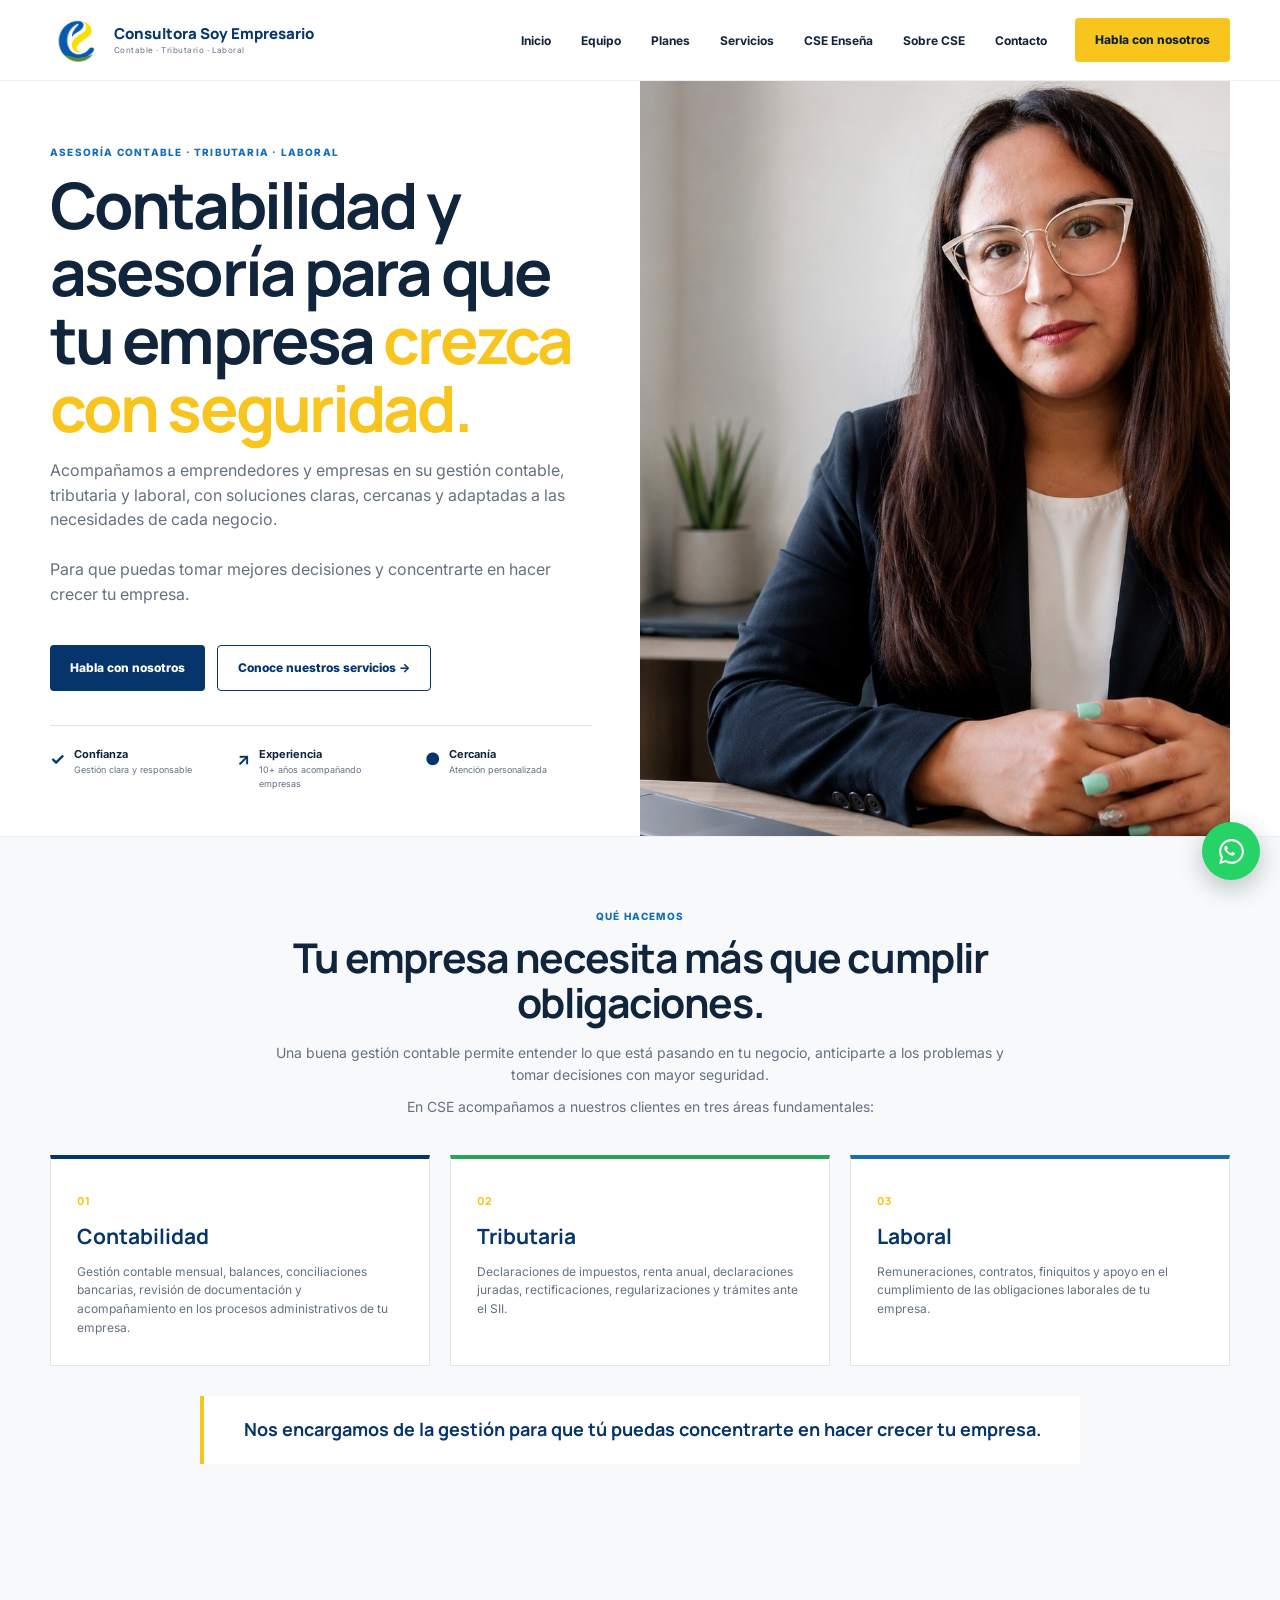
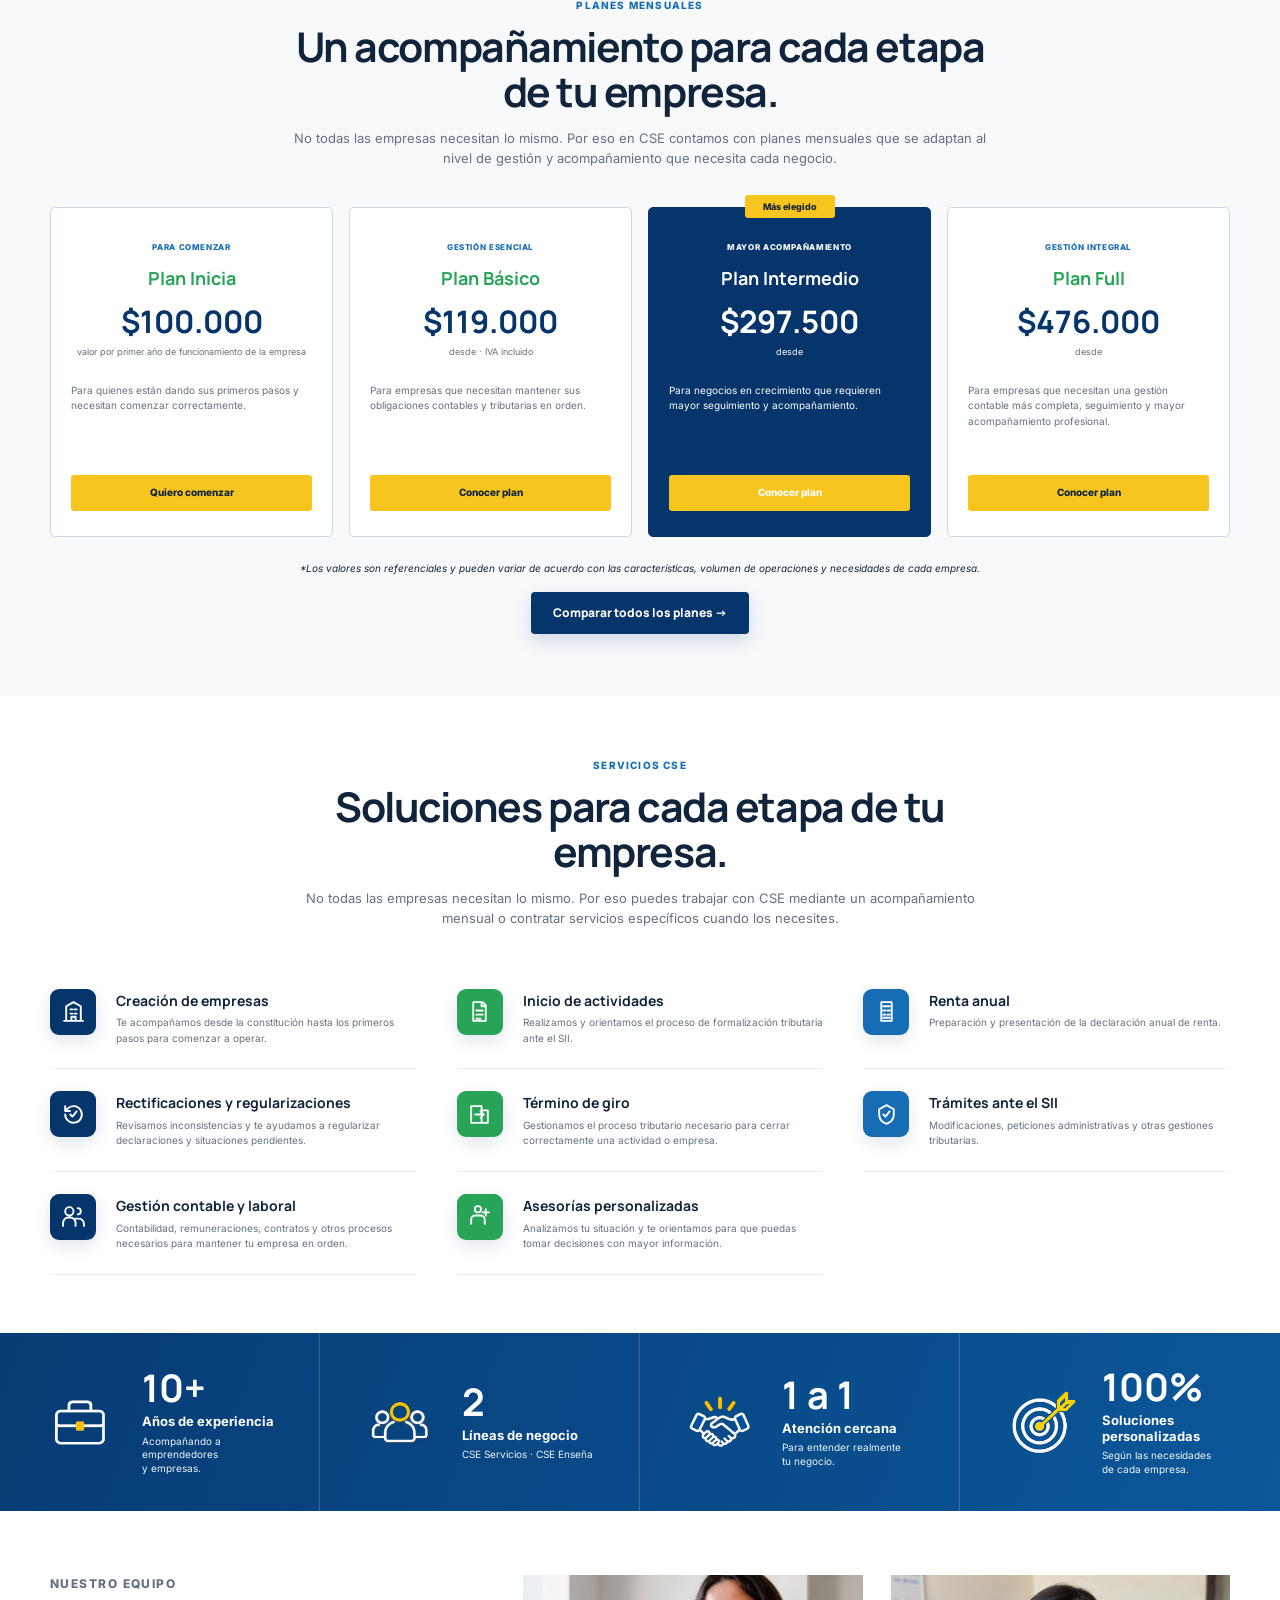
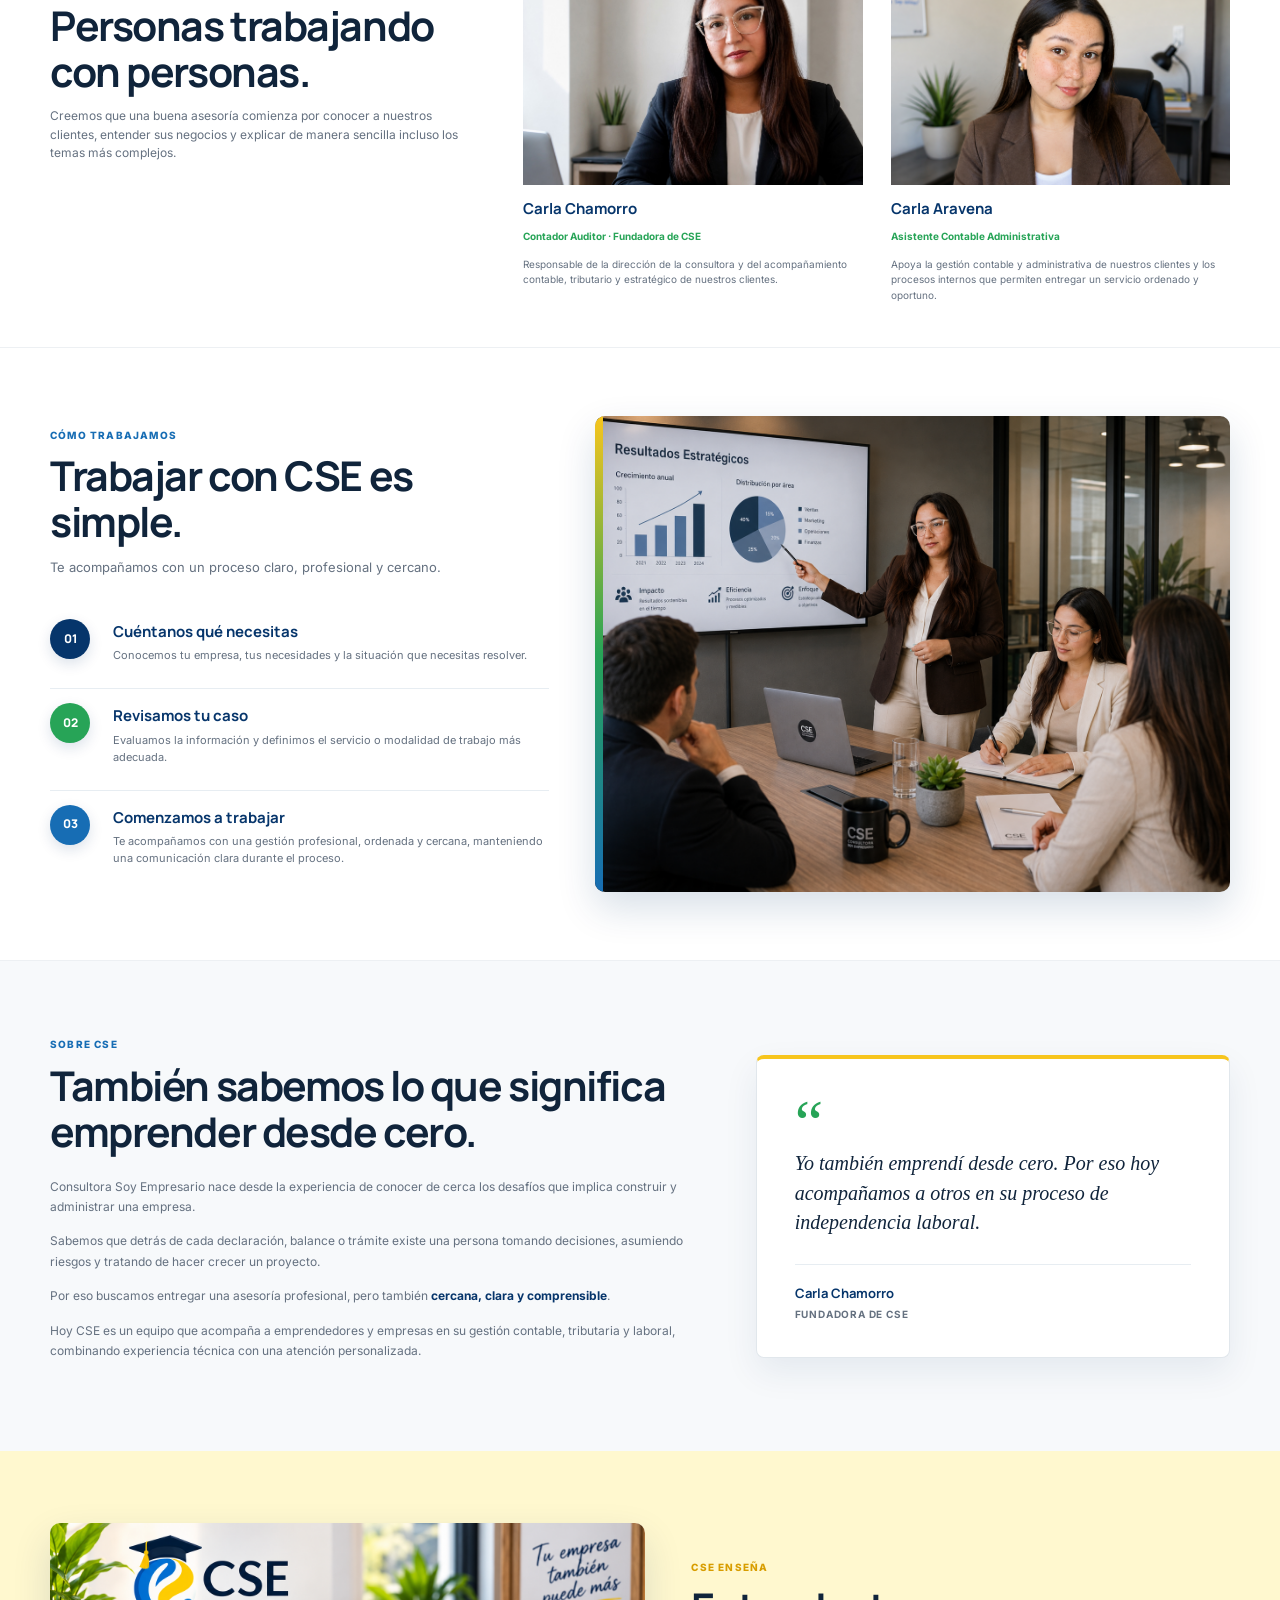
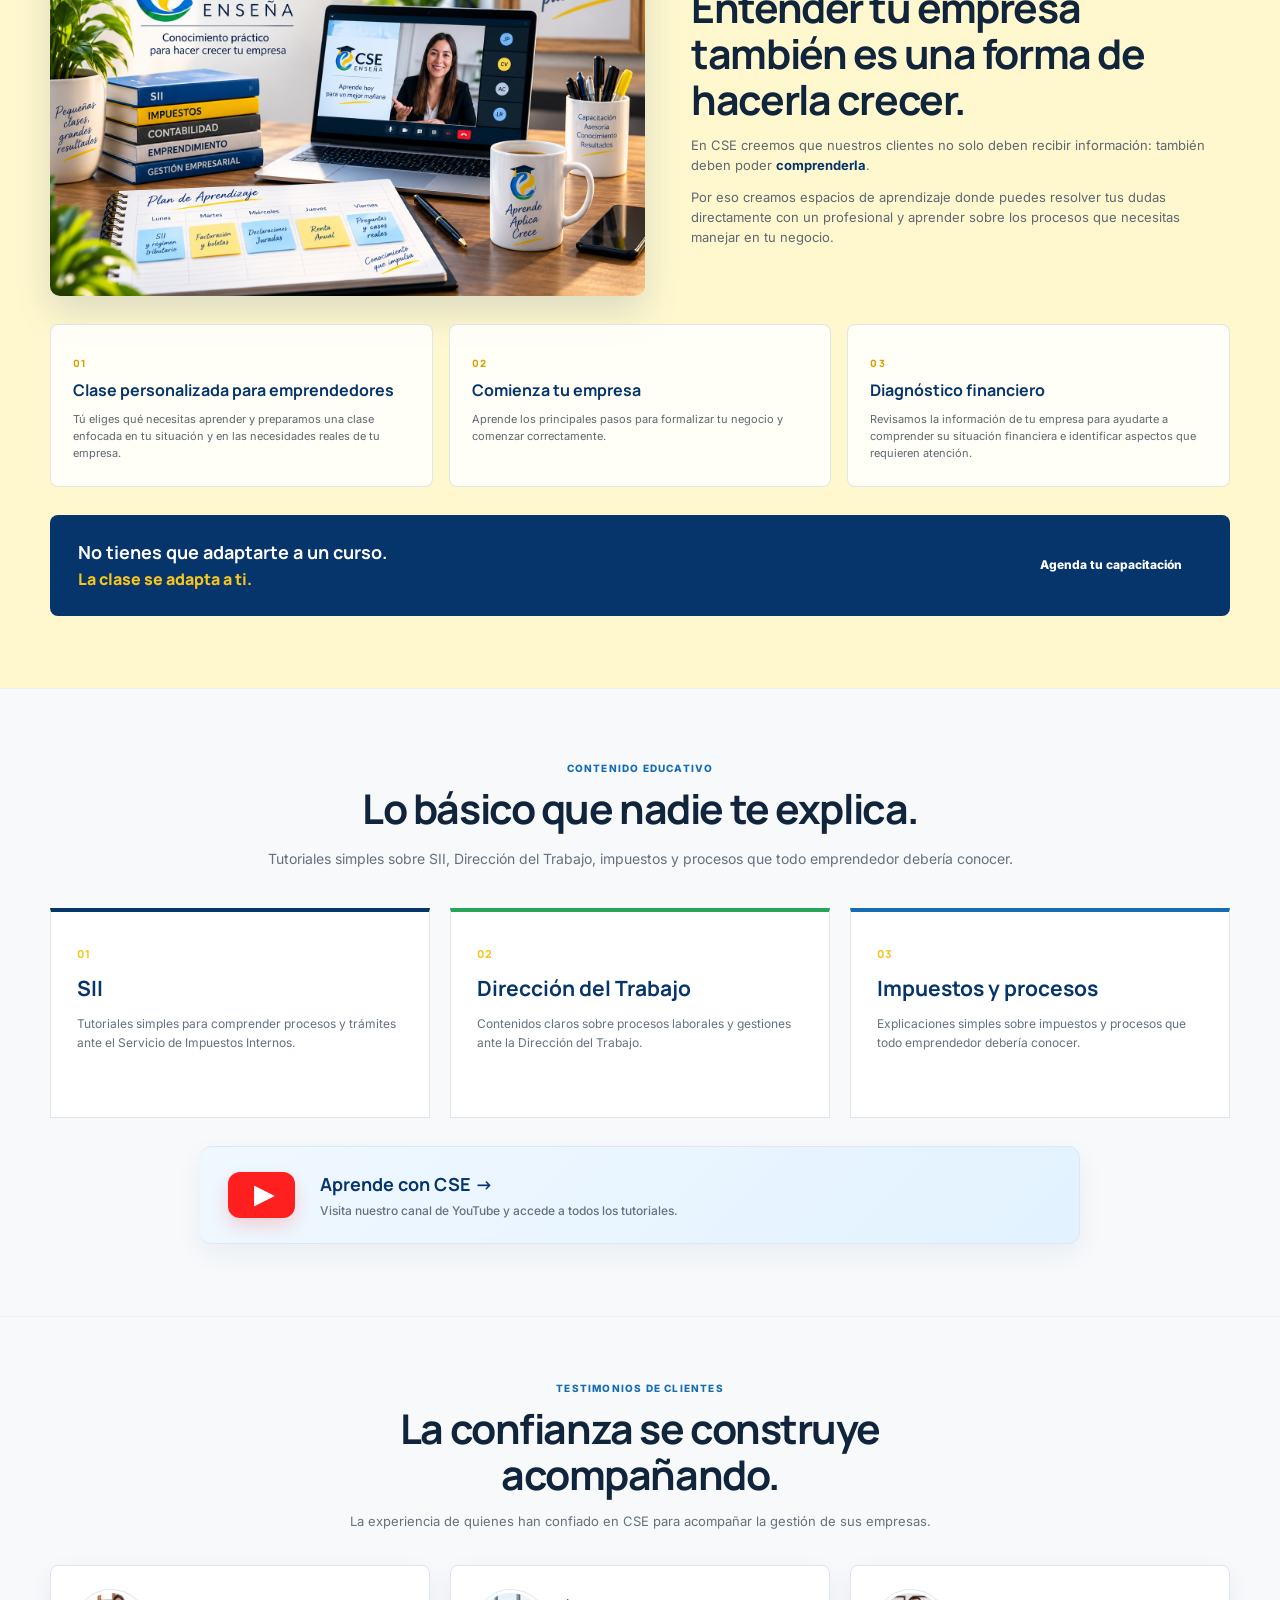
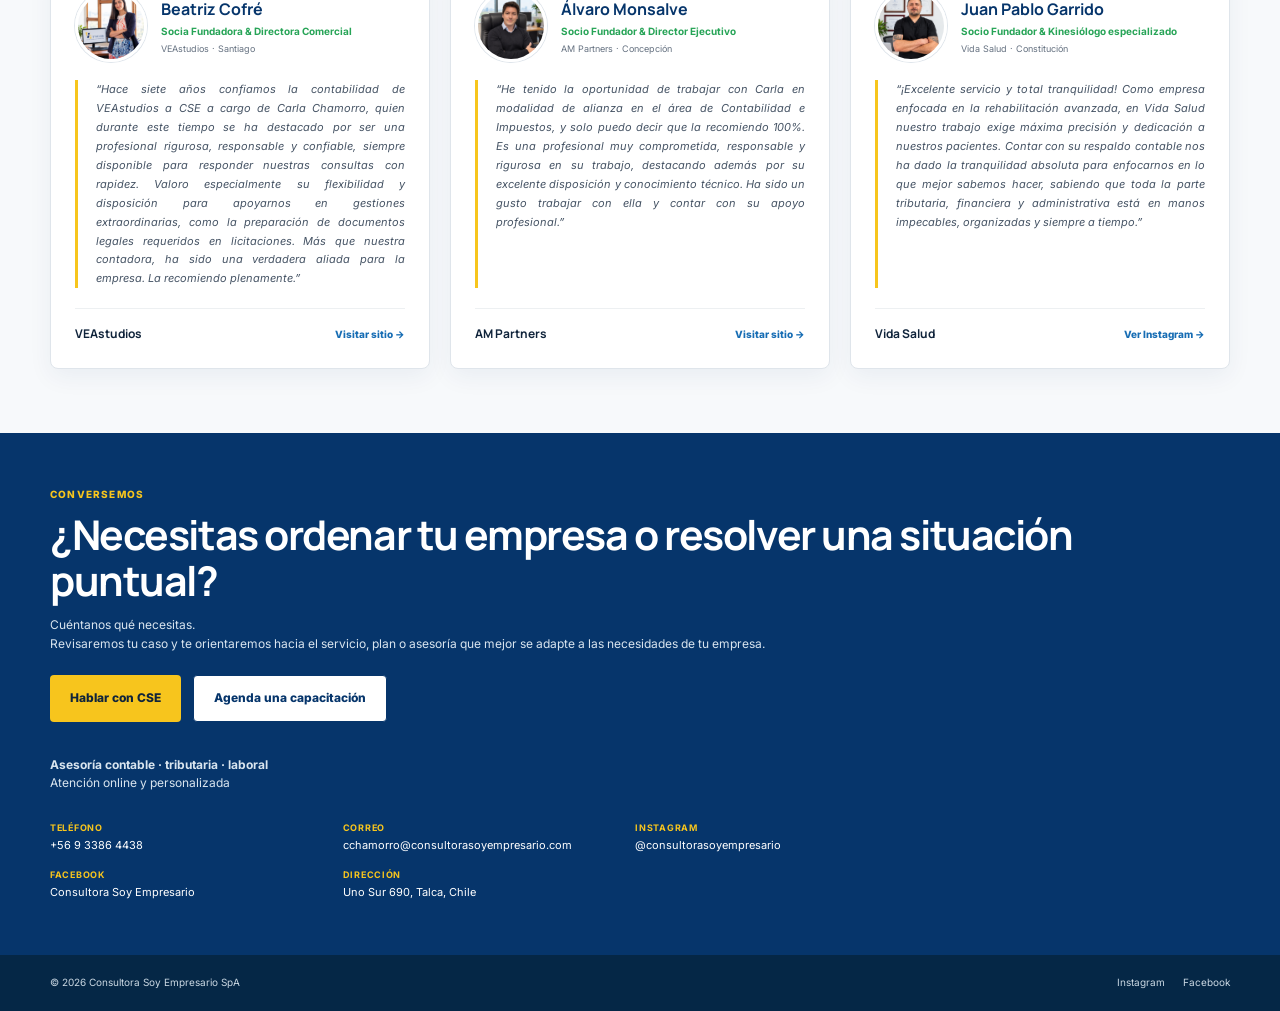
==== commit 17406d3d: "Fuerza recarga del nuevo estilo de contenido educativo" ====
--- a/index.html
+++ b/index.html
@@ -1 +1 @@
-<!doctype html><html lang="es"><head><meta charset="utf-8"><meta name="viewport" content="width=device-width,initial-scale=1"><meta name="description" content="Consultora Soy Empresario ofrece asesoría contable, tributaria y laboral para emprendedores y empresas en Chile, con atención cercana, clara y personalizada."><title>Consultora Soy Empresario | Contabilidad, Tributación y Asesoría Laboral</title><link rel="preconnect" href="https://fonts.googleapis.com"><link rel="preconnect" href="https://fonts.gstatic.com" crossorigin><link href="https://fonts.googleapis.com/css2?family=Inter:wght@400;500;600;700;800&family=Manrope:wght@500;600;700;800&display=swap" rel="stylesheet"><link rel="stylesheet" href="css/styles.css?v=23"><link rel="stylesheet" href="css/testimonios.css?v=4"></head><body><header><nav class="wrap nav" id="main-nav"><a class="brand" href="#inicio" aria-label="Consultora Soy Empresario"><img class="header-logo" src="assets/brand/IMAGEN%20LOGO%20SIN%20CSE.png" alt="Logo Consultora Soy Empresario"><span class="brand-text"><strong>Consultora Soy Empresario</strong><small>Contable · Tributario · Laboral</small></span></a><button class="menu-toggle" type="button" aria-label="Abrir menú" aria-expanded="false" aria-controls="nav-links"><span></span><span></span><span></span></button><div class="links" id="nav-links"><a href="#inicio">Inicio</a><a href="#equipo">Equipo</a><a href="#planes">Planes</a><a href="#servicios">Servicios</a><a href="#academia">CSE Enseña</a><a href="#sobre-cse">Sobre CSE</a><a href="#contacto">Contacto</a></div><a class="button yellow-button desktop-cta" href="https://wa.me/56933864438?text=Hola%20Carla%2C%20vi%20la%20p%C3%A1gina%20de%20Consultora%20Soy%20Empresario%20y%20quisiera%20recibir%20m%C3%A1s%20informaci%C3%B3n." target="_blank" rel="noopener">Habla con nosotros</a></nav></header><main><section class="hero" id="inicio"><div class="wrap hero-grid"><div class="hero-copy"><p class="eyebrow">ASESORÍA CONTABLE · TRIBUTARIA · LABORAL</p><h1>Contabilidad y asesoría para que tu empresa <span>crezca con seguridad.</span></h1><p class="lead">Acompañamos a emprendedores y empresas en su gestión contable, tributaria y laboral, con soluciones claras, cercanas y adaptadas a las necesidades de cada negocio.<br><br>Para que puedas tomar mejores decisiones y concentrarte en hacer crecer tu empresa.</p><div class="actions"><a class="button" href="https://wa.me/56933864438?text=Hola%20Carla%2C%20vi%20la%20p%C3%A1gina%20de%20Consultora%20Soy%20Empresario%20y%20quisiera%20recibir%20m%C3%A1s%20informaci%C3%B3n." target="_blank" rel="noopener">Habla con nosotros</a><a class="button outline" href="#servicios">Conoce nuestros servicios →</a></div><div class="hero-benefits"><div><b>✓</b><span><strong>Confianza</strong>Gestión clara y responsable</span></div><div><b>↗</b><span><strong>Experiencia</strong>10+ años acompañando empresas</span></div><div><b>●</b><span><strong>Cercanía</strong>Atención personalizada</span></div></div></div><div class="hero-photo"><img class="carla-hero-photo" src="assets/brand/Carla_chamorro.jpeg" alt="Carla Chamorro, fundadora de Consultora Soy Empresario"></div></div></section><section class="what-we-do" id="que-hacemos"><div class="wrap"><div class="what-intro"><p class="eyebrow">QUÉ HACEMOS</p><h2>Tu empresa necesita más que cumplir obligaciones.</h2><p>Una buena gestión contable permite entender lo que está pasando en tu negocio, anticiparte a los problemas y tomar decisiones con mayor seguridad.</p><p>En CSE acompañamos a nuestros clientes en tres áreas fundamentales:</p></div><div class="what-grid"><article><span class="what-number">01</span><h3>Contabilidad</h3><p>Gestión contable mensual, balances, conciliaciones bancarias, revisión de documentación y acompañamiento en los procesos administrativos de tu empresa.</p></article><article><span class="what-number">02</span><h3>Tributaria</h3><p>Declaraciones de impuestos, renta anual, declaraciones juradas, rectificaciones, regularizaciones y trámites ante el SII.</p></article><article><span class="what-number">03</span><h3>Laboral</h3><p>Remuneraciones, contratos, finiquitos y apoyo en el cumplimiento de las obligaciones laborales de tu empresa.</p></article></div><div class="what-closing">Nos encargamos de la gestión para que tú puedas concentrarte en hacer crecer tu empresa.</div></div></section><section class="plans-section" id="planes"><div class="wrap"><div class="section-heading centered"><p class="eyebrow">PLANES MENSUALES</p><h2>Un acompañamiento para cada etapa de tu empresa.</h2><p>No todas las empresas necesitan lo mismo. Por eso en CSE contamos con planes mensuales que se adaptan al nivel de gestión y acompañamiento que necesita cada negocio.</p></div><div class="plans"><article class="plan"><p>PARA COMENZAR</p><h3>Plan Inicia</h3><strong>$100.000</strong><small>valor por primer año de funcionamiento de la empresa</small><span>Para quienes están dando sus primeros pasos y necesitan comenzar correctamente.</span><a href="https://wa.me/56933864438?text=Hola%20Carla%2C%20quiero%20comenzar%20con%20el%20Plan%20Inicia%20y%20quisiera%20recibir%20m%C3%A1s%20informaci%C3%B3n.%20Mi%20empresa%20es%20del%20rubro%3A%20__________." target="_blank">Quiero comenzar</a></article><article class="plan"><p>GESTIÓN ESENCIAL</p><h3>Plan Básico</h3><strong>$119.000</strong><small>desde · IVA incluido</small><span>Para empresas que necesitan mantener sus obligaciones contables y tributarias en orden.</span><a href="https://wa.me/56933864438?text=Hola%20Carla%2C%20me%20interesa%20el%20Plan%20B%C3%A1sico%20y%20quisiera%20conocer%20m%C3%A1s%20detalles.%20Mi%20empresa%20es%20del%20rubro%3A%20__________." target="_blank">Conocer plan</a></article><article class="plan featured"><em>Más elegido</em><p>MAYOR ACOMPAÑAMIENTO</p><h3>Plan Intermedio</h3><strong>$297.500</strong><small>desde</small><span>Para negocios en crecimiento que requieren mayor seguimiento y acompañamiento.</span><a href="https://wa.me/56933864438?text=Hola%20Carla%2C%20me%20interesa%20el%20Plan%20Intermedio%20y%20quisiera%20conocer%20m%C3%A1s%20detalles.%20Mi%20empresa%20es%20del%20rubro%3A%20__________." target="_blank">Conocer plan</a></article><article class="plan"><p>GESTIÓN INTEGRAL</p><h3>Plan Full</h3><strong>$476.000</strong><small>desde</small><span>Para empresas que necesitan una gestión contable más completa, seguimiento y mayor acompañamiento profesional.</span><a href="https://wa.me/56933864438?text=Hola%20Carla%2C%20me%20interesa%20el%20Plan%20Full%20y%20quisiera%20conocer%20m%C3%A1s%20detalles.%20Mi%20empresa%20es%20del%20rubro%3A%20__________." target="_blank">Conocer plan</a></article></div><div class="plan-help"><em>*Los valores son referenciales y pueden variar de acuerdo con las características, volumen de operaciones y necesidades de cada empresa.</em><br><br><a href="comparar-planes.html">Comparar todos los planes →</a></div></div></section><section class="services" id="servicios"><div class="wrap"><div class="section-heading centered"><p class="eyebrow">SERVICIOS CSE</p><h2>Soluciones para cada etapa de tu empresa.</h2><p>No todas las empresas necesitan lo mismo. Por eso puedes trabajar con CSE mediante un acompañamiento mensual o contratar servicios específicos cuando los necesites.</p></div><div class="services-grid"><article><i><svg viewBox="0 0 24 24"><path d="M3 21h18M5 21V7l7-4 7 4v14M9 10h2m2 0h2M9 14h2m2 0h2M10 21v-4h4v4"/></svg></i><div><h3>Creación de empresas</h3><p>Te acompañamos desde la constitución hasta los primeros pasos para comenzar a operar.</p></div></article><article><i><svg viewBox="0 0 24 24"><path d="M6 3h9l3 3v15H6zM14 3v4h4M9 11h6M9 15h6M9 19h4"/></svg></i><div><h3>Inicio de actividades</h3><p>Realizamos y orientamos el proceso de formalización tributaria ante el SII.</p></div></article><article><i><svg viewBox="0 0 24 24"><path d="M7 3h10v18H7zM9 7h6M9 11h2m2 0h2M9 15h2m2 0h2M9 18h6"/></svg></i><div><h3>Renta anual</h3><p>Preparación y presentación de la declaración anual de renta.</p></div></article><article><i><svg viewBox="0 0 24 24"><path d="M4 12a8 8 0 1 0 2.3-5.7L4 8.6M4 4v4.6h4.6M9 12l2 2 4-5"/></svg></i><div><h3>Rectificaciones y regularizaciones</h3><p>Revisamos inconsistencias y te ayudamos a regularizar declaraciones y situaciones pendientes.</p></div></article><article><i><svg viewBox="0 0 24 24"><path d="M4 4h10v16H4zM14 8h6v12h-6M8 12h8M13 9l3 3-3 3"/></svg></i><div><h3>Término de giro</h3><p>Gestionamos el proceso tributario necesario para cerrar correctamente una actividad o empresa.</p></div></article><article><i><svg viewBox="0 0 24 24"><path d="M12 3l7 4v5c0 4.5-2.8 7.4-7 9-4.2-1.6-7-4.5-7-9V7zM9 12l2 2 4-5"/></svg></i><div><h3>Trámites ante el SII</h3><p>Modificaciones, peticiones administrativas y otras gestiones tributarias.</p></div></article><article><i><svg viewBox="0 0 24 24"><path d="M8 11a4 4 0 1 0 0-8 4 4 0 0 0 0 8M16 10a3 3 0 1 0 0-6M2 21v-3a5 5 0 0 1 5-5h2a5 5 0 0 1 5 5v3M14 14h3a5 5 0 0 1 5 5v2"/></svg></i><div><h3>Gestión contable y laboral</h3><p>Contabilidad, remuneraciones, contratos y otros procesos necesarios para mantener tu empresa en orden.</p></div></article><article><i><svg viewBox="0 0 24 24"><path d="M4 19v-4a4 4 0 0 1 4-4h5a4 4 0 0 1 4 4v4M10.5 8a3 3 0 1 0 0-6 3 3 0 0 0 0 6M18 5v6M15 8h6"/></svg></i><div><h3>Asesorías personalizadas</h3><p>Analizamos tu situación y te orientamos para que puedas tomar decisiones con mayor información.</p></div></article></div></div></section><section class="stats"><div class="stats-grid"><article class="stat-card"><div class="stat-icon"><svg viewBox="0 0 64 64" aria-hidden="true"></svg></div><div class="stat-copy"><strong>10+</strong><b>Años de experiencia</b><span>Acompañando a emprendedores<br>y empresas.</span></div></article><article class="stat-card"><div class="stat-icon"><svg viewBox="0 0 64 64" aria-hidden="true"></svg></div><div class="stat-copy"><strong>2</strong><b>Líneas de negocio</b><span>CSE Servicios · CSE Enseña</span></div></article><article class="stat-card"><div class="stat-icon"><svg viewBox="0 0 64 64" aria-hidden="true"></svg></div><div class="stat-copy"><strong>1 a 1</strong><b>Atención cercana</b><span>Para entender realmente<br>tu negocio.</span></div></article><article class="stat-card"><div class="stat-icon"><svg viewBox="0 0 64 64" aria-hidden="true"></svg></div><div class="stat-copy"><strong>100%</strong><b>Soluciones personalizadas</b><span>Según las necesidades<br>de cada empresa.</span></div></article></div></section><section class="about-team" id="equipo"><div class="wrap team-layout"><div class="story team-intro"><p class="eyebrow">NUESTRO EQUIPO</p><h2>Personas trabajando con personas.</h2><p>Creemos que una buena asesoría comienza por conocer a nuestros clientes, entender sus negocios y explicar de manera sencilla incluso los temas más complejos.</p></div><article class="person"><div class="person-photo"><img class="carla-team-photo" src="assets/brand/Carla_chamorro.jpeg" alt="Carla Chamorro"></div><h3>Carla Chamorro</h3><b>Contador Auditor · Fundadora de CSE</b><p>Responsable de la dirección de la consultora y del acompañamiento contable, tributario y estratégico de nuestros clientes.</p></article><article class="person"><div class="person-photo"><img class="carla-team-photo" src="assets/brand/Carla%20Aravena.png" alt="Carla Aravena"></div><h3>Carla Aravena</h3><b>Asistente Contable Administrativa</b><p>Apoya la gestión contable y administrativa de nuestros clientes y los procesos internos que permiten entregar un servicio ordenado y oportuno.</p></article></div></section><section class="how-we-work" id="como-trabajamos"><div class="wrap how-grid"><div class="how-copy"><p class="eyebrow">CÓMO TRABAJAMOS</p><h2>Trabajar con CSE es simple.</h2><p class="how-lead">Te acompañamos con un proceso claro, profesional y cercano.</p><div class="how-steps"><article class="how-step"><span class="how-step-number">01</span><div><h3>Cuéntanos qué necesitas</h3><p>Conocemos tu empresa, tus necesidades y la situación que necesitas resolver.</p></div></article><article class="how-step"><span class="how-step-number">02</span><div><h3>Revisamos tu caso</h3><p>Evaluamos la información y definimos el servicio o modalidad de trabajo más adecuada.</p></div></article><article class="how-step"><span class="how-step-number">03</span><div><h3>Comenzamos a trabajar</h3><p>Te acompañamos con una gestión profesional, ordenada y cercana, manteniendo una comunicación clara durante el proceso.</p></div></article></div></div><div class="how-photo"><img src="assets/brand/IMG_9280.png" alt="Reunión de asesoría de Consultora Soy Empresario con clientes"></div></div></section><section class="about-cse" id="sobre-cse"><div class="wrap about-cse-grid"><div class="about-cse-copy"><p class="eyebrow">SOBRE CSE</p><h2>También sabemos lo que significa emprender desde cero.</h2><p>Consultora Soy Empresario nace desde la experiencia de conocer de cerca los desafíos que implica construir y administrar una empresa.</p><p>Sabemos que detrás de cada declaración, balance o trámite existe una persona tomando decisiones, asumiendo riesgos y tratando de hacer crecer un proyecto.</p><p>Por eso buscamos entregar una asesoría profesional, pero también <strong>cercana, clara y comprensible</strong>.</p><p>Hoy CSE es un equipo que acompaña a emprendedores y empresas en su gestión contable, tributaria y laboral, combinando experiencia técnica con una atención personalizada.</p></div><aside class="about-cse-quote"><span class="quote-mark">“</span><blockquote>Yo también emprendí desde cero. Por eso hoy acompañamos a otros en su proceso de independencia laboral.</blockquote><div class="quote-signature"><strong>Carla Chamorro</strong><span>Fundadora de CSE</span></div></aside></div></section><section class="academy" id="academia"><div class="wrap academy-shell"><div class="academy-top"><div class="academy-media"><img src="assets/brand/cse%20ense%C3%B1a_Aprendizaje.png" alt="CSE Enseña - aprendizaje práctico para emprendedores y empresas"></div><div class="academy-copy"><p class="eyebrow yellow">CSE ENSEÑA</p><h2>Entender tu empresa también es una forma de hacerla crecer.</h2><p>En CSE creemos que nuestros clientes no solo deben recibir información: también deben poder <strong>comprenderla</strong>.</p><p>Por eso creamos espacios de aprendizaje donde puedes resolver tus dudas directamente con un profesional y aprender sobre los procesos que necesitas manejar en tu negocio.</p></div></div><div class="academy-options"><article><span>01</span><h3>Clase personalizada para emprendedores</h3><p>Tú eliges qué necesitas aprender y preparamos una clase enfocada en tu situación y en las necesidades reales de tu empresa.</p></article><article><span>02</span><h3>Comienza tu empresa</h3><p>Aprende los principales pasos para formalizar tu negocio y comenzar correctamente.</p></article><article><span>03</span><h3>Diagnóstico financiero</h3><p>Revisamos la información de tu empresa para ayudarte a comprender su situación financiera e identificar aspectos que requieren atención.</p></article></div><div class="academy-bottom"><div class="academy-message"><strong>No tienes que adaptarte a un curso.</strong><span>La clase se adapta a ti.</span></div><a class="button academy-button" href="https://encuadrado.com/p/carla-chamorro" target="_blank" rel="noopener">Agenda tu capacitación</a></div></div></section><section class="what-we-do" id="contenido-educativo"><div class="wrap"><div class="what-intro"><p class="eyebrow">CONTENIDO EDUCATIVO</p><h2>Lo básico que nadie te explica.</h2><p>Tutoriales simples sobre SII, Dirección del Trabajo, impuestos y procesos que todo emprendedor debería conocer.</p></div><div class="what-grid"><article><span class="what-number">01</span><h3>SII</h3><p>Tutoriales simples para comprender procesos y trámites ante el Servicio de Impuestos Internos.</p></article><article><span class="what-number">02</span><h3>Dirección del Trabajo</h3><p>Contenidos claros sobre procesos laborales y gestiones ante la Dirección del Trabajo.</p></article><article><span class="what-number">03</span><h3>Impuestos y procesos</h3><p>Explicaciones simples sobre impuestos y procesos que todo emprendedor debería conocer.</p></article></div><a class="what-closing" href="https://youtube.com/@cseensena?si=bBdfh_5M2-xt8bLf" target="_blank" rel="noopener">Aprende con CSE →</a></div></section><section class="testimonials" id="testimonios"><div class="wrap"><div class="section-heading centered"><p class="eyebrow">TESTIMONIOS DE CLIENTES</p><h2>La confianza se construye acompañando.</h2><p>La experiencia de quienes han confiado en CSE para acompañar la gestión de sus empresas.</p></div><div class="testimonials-grid"><article class="testimonial-card"><div class="testimonial-top"><img class="testimonial-photo" src="assets/testimonios/Beatriz_Cofre.png" alt="Beatriz Cofré"><div class="testimonial-person"><h3>Beatriz Cofré</h3><strong>Socia Fundadora &amp; Directora Comercial</strong><span>VEAstudios · Santiago</span></div></div><p class="testimonial-quote">“Hace siete años confiamos la contabilidad de VEAstudios a CSE a cargo de Carla Chamorro, quien durante este tiempo se ha destacado por ser una profesional rigurosa, responsable y confiable, siempre disponible para responder nuestras consultas con rapidez. Valoro especialmente su flexibilidad y disposición para apoyarnos en gestiones extraordinarias, como la preparación de documentos legales requeridos en licitaciones. Más que nuestra contadora, ha sido una verdadera aliada para la empresa. La recomiendo plenamente.”</p><div class="testimonial-company"><b>VEAstudios</b><a class="testimonial-link" href="https://veastudios.cl/" target="_blank" rel="noopener">Visitar sitio →</a></div></article><article class="testimonial-card"><div class="testimonial-top"><img class="testimonial-photo" src="assets/testimonios/Alvaro_Monsalve.jpg" alt="Álvaro Monsalve"><div class="testimonial-person"><h3>Álvaro Monsalve</h3><strong>Socio Fundador &amp; Director Ejecutivo</strong><span>AM Partners · Concepción</span></div></div><p class="testimonial-quote">“He tenido la oportunidad de trabajar con Carla en modalidad de alianza en el área de Contabilidad e Impuestos, y solo puedo decir que la recomiendo 100%. Es una profesional muy comprometida, responsable y rigurosa en su trabajo, destacando además por su excelente disposición y conocimiento técnico. Ha sido un gusto trabajar con ella y contar con su apoyo profesional.”</p><div class="testimonial-company"><b>AM Partners</b><a class="testimonial-link" href="https://ampartners.cl/" target="_blank" rel="noopener">Visitar sitio →</a></div></article><article class="testimonial-card"><div class="testimonial-top"><img class="testimonial-photo" src="assets/testimonios/Juan_Pablo_Garrido.png" alt="Juan Pablo Garrido"><div class="testimonial-person"><h3>Juan Pablo Garrido</h3><strong>Socio Fundador &amp; Kinesiólogo especializado</strong><span>Vida Salud · Constitución</span></div></div><p class="testimonial-quote">“¡Excelente servicio y total tranquilidad! Como empresa enfocada en la rehabilitación avanzada, en Vida Salud nuestro trabajo exige máxima precisión y dedicación a nuestros pacientes. Contar con su respaldo contable nos ha dado la tranquilidad absoluta para enfocarnos en lo que mejor sabemos hacer, sabiendo que toda la parte tributaria, financiera y administrativa está en manos impecables, organizadas y siempre a tiempo.”</p><div class="testimonial-company"><b>Vida Salud</b><a class="testimonial-link" href="https://www.instagram.com/vidasalud.21?utm_source=ig_web_button_share_sheet&amp;stkn=ZDNlZDc0MzIxNw==" target="_blank" rel="noopener">Ver Instagram →</a></div></article></div></div></section><section class="contact" id="contacto"><div class="wrap contact-grid"><div><p class="eyebrow yellow">CONVERSEMOS</p><h2>¿Necesitas ordenar tu empresa o resolver una situación puntual?</h2><p>Cuéntanos qué necesitas.<br>Revisaremos tu caso y te orientaremos hacia el servicio, plan o asesoría que mejor se adapte a las necesidades de tu empresa.</p><div class="actions"><a class="button yellow-button" href="https://wa.me/56933864438?text=Hola%20Carla%2C%20vi%20la%20p%C3%A1gina%20de%20Consultora%20Soy%20Empresario%20y%20quisiera%20recibir%20orientaci%C3%B3n%20sobre%20mi%20empresa." target="_blank" rel="noopener">Hablar con CSE</a><a class="button outline" href="https://encuadrado.com/p/carla-chamorro" target="_blank" rel="noopener">Agenda una capacitación</a></div><p><strong>Asesoría contable · tributaria · laboral</strong><br>Atención online y personalizada</p><div class="contact-links"><a href="tel:+56933864438"><b>Teléfono</b><span>+56 9 3386 4438</span></a><a href="mailto:cchamorro@consultorasoyempresario.com"><b>Correo</b><span>cchamorro@consultorasoyempresario.com</span></a><a href="https://www.instagram.com/consultorasoyempresario?igsi=MXR3NWFsYzFrNzcybQ==" target="_blank" rel="noopener"><b>Instagram</b><span>@consultorasoyempresario</span></a><a href="https://www.facebook.com/share/19qrt7xo6N/?mibextid=wwXIfr" target="_blank" rel="noopener"><b>Facebook</b><span>Consultora Soy Empresario</span></a><div><b>Dirección</b><span>Uno Sur 690, Talca, Chile</span></div></div></div></div></section></main><footer><div class="wrap footer"><span>© 2026 Consultora Soy Empresario SpA</span><div class="footer-social"><a href="https://www.instagram.com/consultorasoyempresario?igsi=MXR3NWFsYzFrNzcybQ==" target="_blank" rel="noopener">Instagram</a><a href="https://www.facebook.com/share/19qrt7xo6N/?mibextid=wwXIfr" target="_blank" rel="noopener">Facebook</a></div></div></footer><a class="whatsapp-float" href="https://wa.me/56933864438?text=Hola%20Carla%2C%20vi%20la%20p%C3%A1gina%20de%20Consultora%20Soy%20Empresario%20y%20quisiera%20hacer%20una%20consulta." target="_blank" rel="noopener" aria-label="WhatsApp"><svg viewBox="0 0 32 32" aria-hidden="true"><path d="M19.11 17.34c-.27-.14-1.6-.79-1.85-.88-.25-.09-.43-.14-.61.14-.18.27-.7.88-.86 1.06-.16.18-.32.2-.59.07-.27-.14-1.15-.42-2.19-1.35-.81-.72-1.36-1.61-1.52-1.88-.16-.27-.02-.42.12-.55.12-.12.27-.32.41-.48.14-.16.18-.27.27-.45.09-.18.05-.34-.02-.48-.07-.14-.61-1.47-.84-2.01-.22-.53-.45-.46-.61-.47h-.52c-.18 0-.48.07-.73.34-.25.27-.95.93-.95 2.26 0 1.33.97 2.62 1.1 2.8.14.18 1.9 2.9 4.61 4.07.64.28 1.15.45 1.54.57.65.21 1.24.18 1.7.11.52-.08 1.6-.65 1.83-1.28.23-.63.23-1.17.16-1.28-.07-.11-.25-.18-.52-.32zM16.03 3.2c-7.05 0-12.78 5.72-12.78 12.77 0 2.25.59 4.45 1.71 6.39L3.14 29l6.8-1.78a12.75 12.75 0 0 0 6.08 1.55h.01c7.04 0 12.77-5.73 12.77-12.78S23.07 3.2 16.03 3.2zm0 23.41h-.01a10.6 10.6 0 0 1-5.4-1.48l-.39-.23-4.04 1.06 1.08-3.94-.25-.4a10.59 10.59 0 0 1-1.63-5.65c0-5.86 4.77-10.63 10.64-10.63 5.86 0 10.63 4.77 10.63 10.64 0 5.86-4.77 10.63-10.63 10.63z"/></svg></a><script>const toggle=document.querySelector('.menu-toggle');const nav=document.querySelector('#main-nav');const links=document.querySelectorAll('#nav-links a');if(toggle&&nav){toggle.addEventListener('click',()=>{const open=nav.classList.toggle('nav-menu-open');toggle.setAttribute('aria-expanded',open?'true':'false');toggle.setAttribute('aria-label',open?'Cerrar menú':'Abrir menú')});links.forEach(link=>link.addEventListener('click',()=>{nav.classList.remove('nav-menu-open');toggle.setAttribute('aria-expanded','false');toggle.setAttribute('aria-label','Abrir menú')}));}</script></body></html>+<!doctype html><html lang="es"><head><meta charset="utf-8"><meta name="viewport" content="width=device-width,initial-scale=1"><meta name="description" content="Consultora Soy Empresario ofrece asesoría contable, tributaria y laboral para emprendedores y empresas en Chile, con atención cercana, clara y personalizada."><title>Consultora Soy Empresario | Contabilidad, Tributación y Asesoría Laboral</title><link rel="preconnect" href="https://fonts.googleapis.com"><link rel="preconnect" href="https://fonts.gstatic.com" crossorigin><link href="https://fonts.googleapis.com/css2?family=Inter:wght@400;500;600;700;800&family=Manrope:wght@500;600;700;800&display=swap" rel="stylesheet"><link rel="stylesheet" href="css/styles.css?v=24"><link rel="stylesheet" href="css/testimonios.css?v=4"></head><body><header><nav class="wrap nav" id="main-nav"><a class="brand" href="#inicio" aria-label="Consultora Soy Empresario"><img class="header-logo" src="assets/brand/IMAGEN%20LOGO%20SIN%20CSE.png" alt="Logo Consultora Soy Empresario"><span class="brand-text"><strong>Consultora Soy Empresario</strong><small>Contable · Tributario · Laboral</small></span></a><button class="menu-toggle" type="button" aria-label="Abrir menú" aria-expanded="false" aria-controls="nav-links"><span></span><span></span><span></span></button><div class="links" id="nav-links"><a href="#inicio">Inicio</a><a href="#equipo">Equipo</a><a href="#planes">Planes</a><a href="#servicios">Servicios</a><a href="#academia">CSE Enseña</a><a href="#sobre-cse">Sobre CSE</a><a href="#contacto">Contacto</a></div><a class="button yellow-button desktop-cta" href="https://wa.me/56933864438?text=Hola%20Carla%2C%20vi%20la%20p%C3%A1gina%20de%20Consultora%20Soy%20Empresario%20y%20quisiera%20recibir%20m%C3%A1s%20informaci%C3%B3n." target="_blank" rel="noopener">Habla con nosotros</a></nav></header><main><section class="hero" id="inicio"><div class="wrap hero-grid"><div class="hero-copy"><p class="eyebrow">ASESORÍA CONTABLE · TRIBUTARIA · LABORAL</p><h1>Contabilidad y asesoría para que tu empresa <span>crezca con seguridad.</span></h1><p class="lead">Acompañamos a emprendedores y empresas en su gestión contable, tributaria y laboral, con soluciones claras, cercanas y adaptadas a las necesidades de cada negocio.<br><br>Para que puedas tomar mejores decisiones y concentrarte en hacer crecer tu empresa.</p><div class="actions"><a class="button" href="https://wa.me/56933864438?text=Hola%20Carla%2C%20vi%20la%20p%C3%A1gina%20de%20Consultora%20Soy%20Empresario%20y%20quisiera%20recibir%20m%C3%A1s%20informaci%C3%B3n." target="_blank" rel="noopener">Habla con nosotros</a><a class="button outline" href="#servicios">Conoce nuestros servicios →</a></div><div class="hero-benefits"><div><b>✓</b><span><strong>Confianza</strong>Gestión clara y responsable</span></div><div><b>↗</b><span><strong>Experiencia</strong>10+ años acompañando empresas</span></div><div><b>●</b><span><strong>Cercanía</strong>Atención personalizada</span></div></div></div><div class="hero-photo"><img class="carla-hero-photo" src="assets/brand/Carla_chamorro.jpeg" alt="Carla Chamorro, fundadora de Consultora Soy Empresario"></div></div></section><section class="what-we-do" id="que-hacemos"><div class="wrap"><div class="what-intro"><p class="eyebrow">QUÉ HACEMOS</p><h2>Tu empresa necesita más que cumplir obligaciones.</h2><p>Una buena gestión contable permite entender lo que está pasando en tu negocio, anticiparte a los problemas y tomar decisiones con mayor seguridad.</p><p>En CSE acompañamos a nuestros clientes en tres áreas fundamentales:</p></div><div class="what-grid"><article><span class="what-number">01</span><h3>Contabilidad</h3><p>Gestión contable mensual, balances, conciliaciones bancarias, revisión de documentación y acompañamiento en los procesos administrativos de tu empresa.</p></article><article><span class="what-number">02</span><h3>Tributaria</h3><p>Declaraciones de impuestos, renta anual, declaraciones juradas, rectificaciones, regularizaciones y trámites ante el SII.</p></article><article><span class="what-number">03</span><h3>Laboral</h3><p>Remuneraciones, contratos, finiquitos y apoyo en el cumplimiento de las obligaciones laborales de tu empresa.</p></article></div><div class="what-closing">Nos encargamos de la gestión para que tú puedas concentrarte en hacer crecer tu empresa.</div></div></section><section class="plans-section" id="planes"><div class="wrap"><div class="section-heading centered"><p class="eyebrow">PLANES MENSUALES</p><h2>Un acompañamiento para cada etapa de tu empresa.</h2><p>No todas las empresas necesitan lo mismo. Por eso en CSE contamos con planes mensuales que se adaptan al nivel de gestión y acompañamiento que necesita cada negocio.</p></div><div class="plans"><article class="plan"><p>PARA COMENZAR</p><h3>Plan Inicia</h3><strong>$100.000</strong><small>valor por primer año de funcionamiento de la empresa</small><span>Para quienes están dando sus primeros pasos y necesitan comenzar correctamente.</span><a href="https://wa.me/56933864438?text=Hola%20Carla%2C%20quiero%20comenzar%20con%20el%20Plan%20Inicia%20y%20quisiera%20recibir%20m%C3%A1s%20informaci%C3%B3n.%20Mi%20empresa%20es%20del%20rubro%3A%20__________." target="_blank">Quiero comenzar</a></article><article class="plan"><p>GESTIÓN ESENCIAL</p><h3>Plan Básico</h3><strong>$119.000</strong><small>desde · IVA incluido</small><span>Para empresas que necesitan mantener sus obligaciones contables y tributarias en orden.</span><a href="https://wa.me/56933864438?text=Hola%20Carla%2C%20me%20interesa%20el%20Plan%20B%C3%A1sico%20y%20quisiera%20conocer%20m%C3%A1s%20detalles.%20Mi%20empresa%20es%20del%20rubro%3A%20__________." target="_blank">Conocer plan</a></article><article class="plan featured"><em>Más elegido</em><p>MAYOR ACOMPAÑAMIENTO</p><h3>Plan Intermedio</h3><strong>$297.500</strong><small>desde</small><span>Para negocios en crecimiento que requieren mayor seguimiento y acompañamiento.</span><a href="https://wa.me/56933864438?text=Hola%20Carla%2C%20me%20interesa%20el%20Plan%20Intermedio%20y%20quisiera%20conocer%20m%C3%A1s%20detalles.%20Mi%20empresa%20es%20del%20rubro%3A%20__________." target="_blank">Conocer plan</a></article><article class="plan"><p>GESTIÓN INTEGRAL</p><h3>Plan Full</h3><strong>$476.000</strong><small>desde</small><span>Para empresas que necesitan una gestión contable más completa, seguimiento y mayor acompañamiento profesional.</span><a href="https://wa.me/56933864438?text=Hola%20Carla%2C%20me%20interesa%20el%20Plan%20Full%20y%20quisiera%20conocer%20m%C3%A1s%20detalles.%20Mi%20empresa%20es%20del%20rubro%3A%20__________." target="_blank">Conocer plan</a></article></div><div class="plan-help"><em>*Los valores son referenciales y pueden variar de acuerdo con las características, volumen de operaciones y necesidades de cada empresa.</em><br><br><a href="comparar-planes.html">Comparar todos los planes →</a></div></div></section><section class="services" id="servicios"><div class="wrap"><div class="section-heading centered"><p class="eyebrow">SERVICIOS CSE</p><h2>Soluciones para cada etapa de tu empresa.</h2><p>No todas las empresas necesitan lo mismo. Por eso puedes trabajar con CSE mediante un acompañamiento mensual o contratar servicios específicos cuando los necesites.</p></div><div class="services-grid"><article><i><svg viewBox="0 0 24 24"><path d="M3 21h18M5 21V7l7-4 7 4v14M9 10h2m2 0h2M9 14h2m2 0h2M10 21v-4h4v4"/></svg></i><div><h3>Creación de empresas</h3><p>Te acompañamos desde la constitución hasta los primeros pasos para comenzar a operar.</p></div></article><article><i><svg viewBox="0 0 24 24"><path d="M6 3h9l3 3v15H6zM14 3v4h4M9 11h6M9 15h6M9 19h4"/></svg></i><div><h3>Inicio de actividades</h3><p>Realizamos y orientamos el proceso de formalización tributaria ante el SII.</p></div></article><article><i><svg viewBox="0 0 24 24"><path d="M7 3h10v18H7zM9 7h6M9 11h2m2 0h2M9 15h2m2 0h2M9 18h6"/></svg></i><div><h3>Renta anual</h3><p>Preparación y presentación de la declaración anual de renta.</p></div></article><article><i><svg viewBox="0 0 24 24"><path d="M4 12a8 8 0 1 0 2.3-5.7L4 8.6M4 4v4.6h4.6M9 12l2 2 4-5"/></svg></i><div><h3>Rectificaciones y regularizaciones</h3><p>Revisamos inconsistencias y te ayudamos a regularizar declaraciones y situaciones pendientes.</p></div></article><article><i><svg viewBox="0 0 24 24"><path d="M4 4h10v16H4zM14 8h6v12h-6M8 12h8M13 9l3 3-3 3"/></svg></i><div><h3>Término de giro</h3><p>Gestionamos el proceso tributario necesario para cerrar correctamente una actividad o empresa.</p></div></article><article><i><svg viewBox="0 0 24 24"><path d="M12 3l7 4v5c0 4.5-2.8 7.4-7 9-4.2-1.6-7-4.5-7-9V7zM9 12l2 2 4-5"/></svg></i><div><h3>Trámites ante el SII</h3><p>Modificaciones, peticiones administrativas y otras gestiones tributarias.</p></div></article><article><i><svg viewBox="0 0 24 24"><path d="M8 11a4 4 0 1 0 0-8 4 4 0 0 0 0 8M16 10a3 3 0 1 0 0-6M2 21v-3a5 5 0 0 1 5-5h2a5 5 0 0 1 5 5v3M14 14h3a5 5 0 0 1 5 5v2"/></svg></i><div><h3>Gestión contable y laboral</h3><p>Contabilidad, remuneraciones, contratos y otros procesos necesarios para mantener tu empresa en orden.</p></div></article><article><i><svg viewBox="0 0 24 24"><path d="M4 19v-4a4 4 0 0 1 4-4h5a4 4 0 0 1 4 4v4M10.5 8a3 3 0 1 0 0-6 3 3 0 0 0 0 6M18 5v6M15 8h6"/></svg></i><div><h3>Asesorías personalizadas</h3><p>Analizamos tu situación y te orientamos para que puedas tomar decisiones con mayor información.</p></div></article></div></div></section><section class="stats"><div class="stats-grid"><article class="stat-card"><div class="stat-icon"><svg viewBox="0 0 64 64" aria-hidden="true"></svg></div><div class="stat-copy"><strong>10+</strong><b>Años de experiencia</b><span>Acompañando a emprendedores<br>y empresas.</span></div></article><article class="stat-card"><div class="stat-icon"><svg viewBox="0 0 64 64" aria-hidden="true"></svg></div><div class="stat-copy"><strong>2</strong><b>Líneas de negocio</b><span>CSE Servicios · CSE Enseña</span></div></article><article class="stat-card"><div class="stat-icon"><svg viewBox="0 0 64 64" aria-hidden="true"></svg></div><div class="stat-copy"><strong>1 a 1</strong><b>Atención cercana</b><span>Para entender realmente<br>tu negocio.</span></div></article><article class="stat-card"><div class="stat-icon"><svg viewBox="0 0 64 64" aria-hidden="true"></svg></div><div class="stat-copy"><strong>100%</strong><b>Soluciones personalizadas</b><span>Según las necesidades<br>de cada empresa.</span></div></article></div></section><section class="about-team" id="equipo"><div class="wrap team-layout"><div class="story team-intro"><p class="eyebrow">NUESTRO EQUIPO</p><h2>Personas trabajando con personas.</h2><p>Creemos que una buena asesoría comienza por conocer a nuestros clientes, entender sus negocios y explicar de manera sencilla incluso los temas más complejos.</p></div><article class="person"><div class="person-photo"><img class="carla-team-photo" src="assets/brand/Carla_chamorro.jpeg" alt="Carla Chamorro"></div><h3>Carla Chamorro</h3><b>Contador Auditor · Fundadora de CSE</b><p>Responsable de la dirección de la consultora y del acompañamiento contable, tributario y estratégico de nuestros clientes.</p></article><article class="person"><div class="person-photo"><img class="carla-team-photo" src="assets/brand/Carla%20Aravena.png" alt="Carla Aravena"></div><h3>Carla Aravena</h3><b>Asistente Contable Administrativa</b><p>Apoya la gestión contable y administrativa de nuestros clientes y los procesos internos que permiten entregar un servicio ordenado y oportuno.</p></article></div></section><section class="how-we-work" id="como-trabajamos"><div class="wrap how-grid"><div class="how-copy"><p class="eyebrow">CÓMO TRABAJAMOS</p><h2>Trabajar con CSE es simple.</h2><p class="how-lead">Te acompañamos con un proceso claro, profesional y cercano.</p><div class="how-steps"><article class="how-step"><span class="how-step-number">01</span><div><h3>Cuéntanos qué necesitas</h3><p>Conocemos tu empresa, tus necesidades y la situación que necesitas resolver.</p></div></article><article class="how-step"><span class="how-step-number">02</span><div><h3>Revisamos tu caso</h3><p>Evaluamos la información y definimos el servicio o modalidad de trabajo más adecuada.</p></div></article><article class="how-step"><span class="how-step-number">03</span><div><h3>Comenzamos a trabajar</h3><p>Te acompañamos con una gestión profesional, ordenada y cercana, manteniendo una comunicación clara durante el proceso.</p></div></article></div></div><div class="how-photo"><img src="assets/brand/IMG_9280.png" alt="Reunión de asesoría de Consultora Soy Empresario con clientes"></div></div></section><section class="about-cse" id="sobre-cse"><div class="wrap about-cse-grid"><div class="about-cse-copy"><p class="eyebrow">SOBRE CSE</p><h2>También sabemos lo que significa emprender desde cero.</h2><p>Consultora Soy Empresario nace desde la experiencia de conocer de cerca los desafíos que implica construir y administrar una empresa.</p><p>Sabemos que detrás de cada declaración, balance o trámite existe una persona tomando decisiones, asumiendo riesgos y tratando de hacer crecer un proyecto.</p><p>Por eso buscamos entregar una asesoría profesional, pero también <strong>cercana, clara y comprensible</strong>.</p><p>Hoy CSE es un equipo que acompaña a emprendedores y empresas en su gestión contable, tributaria y laboral, combinando experiencia técnica con una atención personalizada.</p></div><aside class="about-cse-quote"><span class="quote-mark">“</span><blockquote>Yo también emprendí desde cero. Por eso hoy acompañamos a otros en su proceso de independencia laboral.</blockquote><div class="quote-signature"><strong>Carla Chamorro</strong><span>Fundadora de CSE</span></div></aside></div></section><section class="academy" id="academia"><div class="wrap academy-shell"><div class="academy-top"><div class="academy-media"><img src="assets/brand/cse%20ense%C3%B1a_Aprendizaje.png" alt="CSE Enseña - aprendizaje práctico para emprendedores y empresas"></div><div class="academy-copy"><p class="eyebrow yellow">CSE ENSEÑA</p><h2>Entender tu empresa también es una forma de hacerla crecer.</h2><p>En CSE creemos que nuestros clientes no solo deben recibir información: también deben poder <strong>comprenderla</strong>.</p><p>Por eso creamos espacios de aprendizaje donde puedes resolver tus dudas directamente con un profesional y aprender sobre los procesos que necesitas manejar en tu negocio.</p></div></div><div class="academy-options"><article><span>01</span><h3>Clase personalizada para emprendedores</h3><p>Tú eliges qué necesitas aprender y preparamos una clase enfocada en tu situación y en las necesidades reales de tu empresa.</p></article><article><span>02</span><h3>Comienza tu empresa</h3><p>Aprende los principales pasos para formalizar tu negocio y comenzar correctamente.</p></article><article><span>03</span><h3>Diagnóstico financiero</h3><p>Revisamos la información de tu empresa para ayudarte a comprender su situación financiera e identificar aspectos que requieren atención.</p></article></div><div class="academy-bottom"><div class="academy-message"><strong>No tienes que adaptarte a un curso.</strong><span>La clase se adapta a ti.</span></div><a class="button academy-button" href="https://encuadrado.com/p/carla-chamorro" target="_blank" rel="noopener">Agenda tu capacitación</a></div></div></section><section class="what-we-do" id="contenido-educativo"><div class="wrap"><div class="what-intro"><p class="eyebrow">CONTENIDO EDUCATIVO</p><h2>Lo básico que nadie te explica.</h2><p>Tutoriales simples sobre SII, Dirección del Trabajo, impuestos y procesos que todo emprendedor debería conocer.</p></div><div class="what-grid"><article><span class="what-number">01</span><h3>SII</h3><p>Tutoriales simples para comprender procesos y trámites ante el Servicio de Impuestos Internos.</p></article><article><span class="what-number">02</span><h3>Dirección del Trabajo</h3><p>Contenidos claros sobre procesos laborales y gestiones ante la Dirección del Trabajo.</p></article><article><span class="what-number">03</span><h3>Impuestos y procesos</h3><p>Explicaciones simples sobre impuestos y procesos que todo emprendedor debería conocer.</p></article></div><a class="what-closing" href="https://youtube.com/@cseensena?si=bBdfh_5M2-xt8bLf" target="_blank" rel="noopener">Aprende con CSE →</a></div></section><section class="testimonials" id="testimonios"><div class="wrap"><div class="section-heading centered"><p class="eyebrow">TESTIMONIOS DE CLIENTES</p><h2>La confianza se construye acompañando.</h2><p>La experiencia de quienes han confiado en CSE para acompañar la gestión de sus empresas.</p></div><div class="testimonials-grid"><article class="testimonial-card"><div class="testimonial-top"><img class="testimonial-photo" src="assets/testimonios/Beatriz_Cofre.png" alt="Beatriz Cofré"><div class="testimonial-person"><h3>Beatriz Cofré</h3><strong>Socia Fundadora &amp; Directora Comercial</strong><span>VEAstudios · Santiago</span></div></div><p class="testimonial-quote">“Hace siete años confiamos la contabilidad de VEAstudios a CSE a cargo de Carla Chamorro, quien durante este tiempo se ha destacado por ser una profesional rigurosa, responsable y confiable, siempre disponible para responder nuestras consultas con rapidez. Valoro especialmente su flexibilidad y disposición para apoyarnos en gestiones extraordinarias, como la preparación de documentos legales requeridos en licitaciones. Más que nuestra contadora, ha sido una verdadera aliada para la empresa. La recomiendo plenamente.”</p><div class="testimonial-company"><b>VEAstudios</b><a class="testimonial-link" href="https://veastudios.cl/" target="_blank" rel="noopener">Visitar sitio →</a></div></article><article class="testimonial-card"><div class="testimonial-top"><img class="testimonial-photo" src="assets/testimonios/Alvaro_Monsalve.jpg" alt="Álvaro Monsalve"><div class="testimonial-person"><h3>Álvaro Monsalve</h3><strong>Socio Fundador &amp; Director Ejecutivo</strong><span>AM Partners · Concepción</span></div></div><p class="testimonial-quote">“He tenido la oportunidad de trabajar con Carla en modalidad de alianza en el área de Contabilidad e Impuestos, y solo puedo decir que la recomiendo 100%. Es una profesional muy comprometida, responsable y rigurosa en su trabajo, destacando además por su excelente disposición y conocimiento técnico. Ha sido un gusto trabajar con ella y contar con su apoyo profesional.”</p><div class="testimonial-company"><b>AM Partners</b><a class="testimonial-link" href="https://ampartners.cl/" target="_blank" rel="noopener">Visitar sitio →</a></div></article><article class="testimonial-card"><div class="testimonial-top"><img class="testimonial-photo" src="assets/testimonios/Juan_Pablo_Garrido.png" alt="Juan Pablo Garrido"><div class="testimonial-person"><h3>Juan Pablo Garrido</h3><strong>Socio Fundador &amp; Kinesiólogo especializado</strong><span>Vida Salud · Constitución</span></div></div><p class="testimonial-quote">“¡Excelente servicio y total tranquilidad! Como empresa enfocada en la rehabilitación avanzada, en Vida Salud nuestro trabajo exige máxima precisión y dedicación a nuestros pacientes. Contar con su respaldo contable nos ha dado la tranquilidad absoluta para enfocarnos en lo que mejor sabemos hacer, sabiendo que toda la parte tributaria, financiera y administrativa está en manos impecables, organizadas y siempre a tiempo.”</p><div class="testimonial-company"><b>Vida Salud</b><a class="testimonial-link" href="https://www.instagram.com/vidasalud.21?utm_source=ig_web_button_share_sheet&amp;stkn=ZDNlZDc0MzIxNw==" target="_blank" rel="noopener">Ver Instagram →</a></div></article></div></div></section><section class="contact" id="contacto"><div class="wrap contact-grid"><div><p class="eyebrow yellow">CONVERSEMOS</p><h2>¿Necesitas ordenar tu empresa o resolver una situación puntual?</h2><p>Cuéntanos qué necesitas.<br>Revisaremos tu caso y te orientaremos hacia el servicio, plan o asesoría que mejor se adapte a las necesidades de tu empresa.</p><div class="actions"><a class="button yellow-button" href="https://wa.me/56933864438?text=Hola%20Carla%2C%20vi%20la%20p%C3%A1gina%20de%20Consultora%20Soy%20Empresario%20y%20quisiera%20recibir%20orientaci%C3%B3n%20sobre%20mi%20empresa." target="_blank" rel="noopener">Hablar con CSE</a><a class="button outline" href="https://encuadrado.com/p/carla-chamorro" target="_blank" rel="noopener">Agenda una capacitación</a></div><p><strong>Asesoría contable · tributaria · laboral</strong><br>Atención online y personalizada</p><div class="contact-links"><a href="tel:+56933864438"><b>Teléfono</b><span>+56 9 3386 4438</span></a><a href="mailto:cchamorro@consultorasoyempresario.com"><b>Correo</b><span>cchamorro@consultorasoyempresario.com</span></a><a href="https://www.instagram.com/consultorasoyempresario?igsi=MXR3NWFsYzFrNzcybQ==" target="_blank" rel="noopener"><b>Instagram</b><span>@consultorasoyempresario</span></a><a href="https://www.facebook.com/share/19qrt7xo6N/?mibextid=wwXIfr" target="_blank" rel="noopener"><b>Facebook</b><span>Consultora Soy Empresario</span></a><div><b>Dirección</b><span>Uno Sur 690, Talca, Chile</span></div></div></div></div></section></main><footer><div class="wrap footer"><span>© 2026 Consultora Soy Empresario SpA</span><div class="footer-social"><a href="https://www.instagram.com/consultorasoyempresario?igsi=MXR3NWFsYzFrNzcybQ==" target="_blank" rel="noopener">Instagram</a><a href="https://www.facebook.com/share/19qrt7xo6N/?mibextid=wwXIfr" target="_blank" rel="noopener">Facebook</a></div></div></footer><a class="whatsapp-float" href="https://wa.me/56933864438?text=Hola%20Carla%2C%20vi%20la%20p%C3%A1gina%20de%20Consultora%20Soy%20Empresario%20y%20quisiera%20hacer%20una%20consulta." target="_blank" rel="noopener" aria-label="WhatsApp"><svg viewBox="0 0 32 32" aria-hidden="true"><path d="M19.11 17.34c-.27-.14-1.6-.79-1.85-.88-.25-.09-.43-.14-.61.14-.18.27-.7.88-.86 1.06-.16.18-.32.2-.59.07-.27-.14-1.15-.42-2.19-1.35-.81-.72-1.36-1.61-1.52-1.88-.16-.27-.02-.42.12-.55.12-.12.27-.32.41-.48.14-.16.18-.27.27-.45.09-.18.05-.34-.02-.48-.07-.14-.61-1.47-.84-2.01-.22-.53-.45-.46-.61-.47h-.52c-.18 0-.48.07-.73.34-.25.27-.95.93-.95 2.26 0 1.33.97 2.62 1.1 2.8.14.18 1.9 2.9 4.61 4.07.64.28 1.15.45 1.54.57.65.21 1.24.18 1.7.11.52-.08 1.6-.65 1.83-1.28.23-.63.23-1.17.16-1.28-.07-.11-.25-.18-.52-.32zM16.03 3.2c-7.05 0-12.78 5.72-12.78 12.77 0 2.25.59 4.45 1.71 6.39L3.14 29l6.8-1.78a12.75 12.75 0 0 0 6.08 1.55h.01c7.04 0 12.77-5.73 12.77-12.78S23.07 3.2 16.03 3.2zm0 23.41h-.01a10.6 10.6 0 0 1-5.4-1.48l-.39-.23-4.04 1.06 1.08-3.94-.25-.4a10.59 10.59 0 0 1-1.63-5.65c0-5.86 4.77-10.63 10.64-10.63 5.86 0 10.63 4.77 10.63 10.64 0 5.86-4.77 10.63-10.63 10.63z"/></svg></a><script>const toggle=document.querySelector('.menu-toggle');const nav=document.querySelector('#main-nav');const links=document.querySelectorAll('#nav-links a');if(toggle&&nav){toggle.addEventListener('click',()=>{const open=nav.classList.toggle('nav-menu-open');toggle.setAttribute('aria-expanded',open?'true':'false');toggle.setAttribute('aria-label',open?'Cerrar menú':'Abrir menú')});links.forEach(link=>link.addEventListener('click',()=>{nav.classList.remove('nav-menu-open');toggle.setAttribute('aria-expanded','false');toggle.setAttribute('aria-label','Abrir menú')}));}</script></body></html>
--- a/css/styles.css
+++ b/css/styles.css
@@ -1 +1 @@
-:root{--navy:#06356b;--navy2:#0a4c91;--blue:#176db4;--yellow:#f7c51d;--green:#27a457;--ink:#10243b;--muted:#657180;--soft:#f7f9fb;--line:#dfe5eb}*{box-sizing:border-box}html{scroll-behavior:smooth;scroll-padding-top:82px}body{margin:0;font-family:'Inter',sans-serif;color:var(--ink);line-height:1.55;background:#fff}a{text-decoration:none;color:inherit}.wrap{width:min(1180px,calc(100% - 40px));margin:auto}.logo-wordmark{display:block;width:175px;height:54px;background-image:url('../assets/brand/logo-principal-cse.png');background-repeat:no-repeat;background-size:282px 282px;background-position:-53px -99px}.logo-symbol{display:inline-block;background-image:url('../assets/brand/logo-simbolo-cse.jpg');background-repeat:no-repeat;background-position:center;background-size:300%;border-radius:50%}.logo-symbol.small{width:42px;height:42px}.logo-symbol.medium{width:76px;height:76px}header{position:sticky;top:0;z-index:40;background:#fff;border-bottom:1px solid #edf0f3}.nav{height:80px;display:flex;align-items:center;gap:28px}.brand{margin-right:auto;display:flex;align-items:center;gap:10px;height:72px;min-width:250px;overflow:hidden}.header-logo{display:block;width:54px;height:54px;max-width:54px;max-height:54px;flex:0 0 54px;object-fit:contain;object-position:center}.brand-text{display:flex;flex-direction:column;line-height:1.05}.brand-text strong{font-family:'Manrope',sans-serif;color:var(--navy);font-size:15px;font-weight:800;white-space:nowrap}.brand-text small{font-size:8px;letter-spacing:.06em;color:var(--muted);margin-top:4px;white-space:nowrap}.links{display:flex;gap:30px;align-items:center;font-size:12px;font-weight:700}.links a{padding:30px 0 25px;border-bottom:3px solid transparent}.links a:hover{color:var(--blue);border-color:var(--yellow)}.button{display:inline-flex;justify-content:center;align-items:center;padding:13px 20px;border-radius:4px;background:var(--navy);color:#fff;font-size:12px;font-weight:800}.yellow-button{background:var(--yellow);color:#10243b}.outline{background:#fff;color:var(--navy);border:1px solid var(--navy)}.eyebrow{font-size:10px;letter-spacing:.12em;font-weight:800;color:var(--blue);margin:0 0 10px}.eyebrow.yellow{color:var(--yellow)}h1,h2,h3,.plan strong{font-family:'Manrope',sans-serif}h1{font-size:clamp(42px,5vw,66px);line-height:1.06;letter-spacing:-.045em;margin:0;color:var(--ink)}h1 span{color:var(--yellow)}h2{font-size:clamp(28px,3.2vw,42px);line-height:1.12;letter-spacing:-.035em;margin:0 0 12px}.hero{background:#fff}.hero-grid{display:grid;grid-template-columns:1fr 1fr;min-height:520px}.hero-copy{padding:64px 48px 45px 0;display:flex;flex-direction:column;justify-content:center}.lead{font-size:16px;color:var(--muted);max-width:580px}.actions{display:flex;gap:12px;margin:22px 0 34px}.hero-benefits{display:grid;grid-template-columns:repeat(3,1fr);gap:20px;border-top:1px solid var(--line);padding-top:20px}.hero-benefits>div{display:flex;gap:9px}.hero-benefits b{color:var(--navy);font-size:17px}.hero-benefits span{font-size:9px;color:var(--muted)}.hero-benefits strong{display:block;color:var(--ink);font-size:11px}.hero-photo{background:#eef1ef;min-height:520px;overflow:hidden;position:relative}.carla-hero-photo{display:block;width:100%;height:100%;min-height:520px;object-fit:cover;object-position:center 22%}.what-we-do{padding:72px 0;background:var(--soft);border-top:1px solid #edf0f3}.what-intro{max-width:820px;margin:0 auto 38px;text-align:center}.what-intro h2{max-width:760px;margin:0 auto 16px}.what-intro>p:not(.eyebrow){font-size:14px;color:var(--muted);max-width:760px;margin:10px auto}.what-grid{display:grid;grid-template-columns:repeat(3,1fr);gap:20px}.what-grid article{background:#fff;border:1px solid var(--line);border-top:4px solid var(--navy);padding:28px 26px;min-height:210px}.what-grid article:nth-child(2){border-top-color:var(--green)}.what-grid article:nth-child(3){border-top-color:var(--blue)}.what-number{font-family:'Manrope',sans-serif;font-size:11px;font-weight:800;letter-spacing:.1em;color:var(--yellow)}.what-grid h3{font-size:21px;color:var(--navy);margin:8px 0 10px}.what-grid p{font-size:12px;color:var(--muted);margin:0}.what-closing{margin:30px auto 0;max-width:880px;padding:20px 28px;border-left:4px solid var(--yellow);background:#fff;font-family:'Manrope',sans-serif;font-size:18px;font-weight:700;color:var(--navy);text-align:center}.section-heading{max-width:720px;margin-bottom:38px}.section-heading.centered{text-align:center;margin-left:auto;margin-right:auto}.section-heading>p:last-child{color:var(--muted);font-size:13px}.services{padding:62px 0 58px}.services-grid{display:grid;grid-template-columns:repeat(3,1fr);gap:0 40px}.services-grid article{display:grid;grid-template-columns:50px 1fr;gap:16px;padding:22px 0;border-bottom:1px solid #edf0f2;align-items:start}.services-grid i{width:46px;height:46px;border-radius:9px;background:var(--navy);color:#fff;display:grid;place-items:center;font-style:normal;box-shadow:0 6px 16px rgba(6,53,107,.12)}.services-grid article:nth-child(3n+2) i{background:var(--green)}.services-grid article:nth-child(3n) i{background:var(--blue)}.services-grid i svg{width:25px;height:25px;fill:none;stroke:currentColor;stroke-width:1.8;stroke-linecap:round;stroke-linejoin:round}.services-grid h3{font-size:14px;margin:1px 0 4px}.services-grid p{font-size:10px;color:var(--muted);margin:0}.stats{background:linear-gradient(110deg,#073b74,#0b579a);color:#fff}.stats-grid{display:grid;width:100%;max-width:none;margin:0;grid-template-columns:repeat(4,1fr);line-height:normal}.stats-grid::before{display:none}.stat-card{display:flex;align-items:center;gap:16px;min-height:178px;padding:28px 34px;border-right:1px solid rgba(255,255,255,.18)}.stat-card:last-child{border-right:0}.stat-icon{width:92px;height:92px;flex:0 0 92px;background-position:center;background-repeat:no-repeat;background-size:contain}.stat-card:nth-child(1) .stat-icon{background-image:url('../assets/icons/icono-experiencia.png')}.stat-card:nth-child(2) .stat-icon{background-image:url('../assets/icons/icono-areas-asesoria.png')}.stat-card:nth-child(3) .stat-icon{background-image:url('../assets/icons/icono-atencion-cercana.png')}.stat-card:nth-child(4) .stat-icon{background-image:url('../assets/icons/icono-compromiso%20(3).png');mix-blend-mode:normal}.stat-icon svg{display:none}.stat-copy{display:flex;flex-direction:column;align-items:flex-start;min-width:0}.stat-copy strong{font-family:'Manrope',sans-serif;font-size:38px;line-height:1;color:#fff;margin-bottom:8px;white-space:nowrap}.stat-copy b{font-size:13px;line-height:1.2;color:#fff;margin-bottom:5px}.stat-copy span{font-size:10px;line-height:1.35;color:#eef5fb}.about-team{padding:64px 0}.team-layout{display:grid;grid-template-columns:1.05fr .8fr .8fr;gap:28px;align-items:start}.story{padding-right:30px}.story>p{font-size:12px;color:var(--muted)}blockquote{margin:20px 0 10px;padding-left:14px;border-left:3px solid var(--yellow);font-size:12px;color:#455364}.signature{font-family:'Manrope';font-size:17px;display:block;margin-top:16px}.story>span:not(.logo-symbol){display:block;font-size:10px;color:var(--muted)}.story-mark{margin-top:15px}.person-photo{height:210px;background:#f0f2f2;display:flex;align-items:center;justify-content:center;overflow:hidden}.carla-team-photo{width:100%;height:100%;object-fit:cover;object-position:center 18%;display:block}.person-photo.empty span{font-size:10px;color:#87939c}.person h3{font-size:15px;margin:12px 0 2px;color:var(--navy)}.person b{font-size:10px;color:var(--green)}.person p{font-size:10px;color:var(--muted)}.plans-section{background:var(--soft);padding:62px 0}.plans{display:grid;grid-template-columns:repeat(4,1fr);gap:16px}.plan{background:#fff;border:1px solid #ccd8e3;border-radius:5px;padding:25px 20px;display:flex;flex-direction:column;min-height:330px;position:relative}.plan>p{font-size:8px;font-weight:800;color:var(--blue);letter-spacing:.08em;text-align:center}.plan h3{text-align:center;color:var(--green);font-size:18px;margin:4px 0}.plan strong{text-align:center;font-size:31px;color:var(--navy)}.plan small{text-align:center;font-size:9px;color:var(--muted)}.plan>span{font-size:10px;color:var(--muted);margin:24px 0}.plan a{margin-top:auto;background:var(--yellow);padding:10px;text-align:center;font-size:10px;font-weight:800;border-radius:3px}.plan.featured{background:var(--navy);color:#fff;border-color:var(--navy)}.plan.featured em{position:absolute;top:-13px;left:50%;transform:translateX(-50%);background:var(--yellow);color:#17232c;font-size:9px;font-style:normal;font-weight:800;padding:5px 18px;border-radius:3px}.plan.featured p,.plan.featured h3,.plan.featured strong,.plan.featured small,.plan.featured>span{color:#fff}.plan-help{text-align:center;margin-top:18px;font-size:10px}.plan-help a{color:var(--navy);font-weight:800}.academy{padding:72px 0;background:#fff8cf}.academy-shell{display:flex;flex-direction:column;gap:28px}.academy-top{display:grid;grid-template-columns:1.05fr .95fr;gap:46px;align-items:center}.academy-media{border-radius:10px;overflow:hidden;box-shadow:0 16px 38px rgba(6,53,107,.14);background:#fff;aspect-ratio:16/10}.academy-media img{display:block;width:100%;height:100%;object-fit:cover}.academy-copy .eyebrow{color:#d89d00}.academy-copy h2{max-width:560px}.academy-copy p:not(.eyebrow){font-size:13px;color:#5d6870;margin:12px 0}.academy-copy strong{color:var(--navy)}.academy-options{display:grid;grid-template-columns:repeat(3,1fr);gap:16px}.academy-options article{background:rgba(255,255,255,.82);border:1px solid rgba(6,53,107,.12);padding:24px 22px;border-radius:8px}.academy-options article span{display:inline-block;font-family:'Manrope',sans-serif;font-size:10px;font-weight:800;letter-spacing:.12em;color:#d89d00;margin-bottom:7px}.academy-options h3{font-size:16px;color:var(--navy);margin:0 0 8px}.academy-options p{font-size:11px;color:#5d6870;margin:0}.academy-bottom{display:flex;align-items:center;justify-content:space-between;gap:26px;padding:24px 28px;background:var(--navy);border-radius:8px}.academy-bottom div{display:flex;flex-direction:column}.academy-bottom strong{font-family:'Manrope',sans-serif;font-size:18px;color:#fff}.academy-bottom span{font-family:'Manrope',sans-serif;font-size:16px;font-weight:800;color:var(--yellow)}.academy-bottom .button{flex:0 0 auto;min-width:170px}.contact{background:var(--navy);padding:54px 0;color:#fff}.contact-grid{display:grid;grid-template-columns:minmax(0,1fr) auto;gap:55px;align-items:center}.contact h2{color:#fff}.contact p:not(.eyebrow){font-size:12px;color:#d9e5ef;max-width:720px}.contact-links{display:grid;grid-template-columns:repeat(3,minmax(150px,1fr));gap:14px 28px;margin-top:28px;max-width:850px}.contact-links>a,.contact-links>div{display:flex;flex-direction:column;gap:2px;min-width:0}.contact-links b{font-size:9px;text-transform:uppercase;letter-spacing:.08em;color:var(--yellow)}.contact-links span{font-size:11px;color:#fff;overflow-wrap:anywhere}.contact-links a:hover span{text-decoration:underline}.footer{display:flex;justify-content:space-between;font-size:10px}footer{background:#052746;color:#cbd8e3;padding:20px 0}.footer-social{display:flex;gap:18px}.whatsapp-float{position:fixed;right:20px;bottom:20px;width:58px;height:58px;border-radius:50%;background:#25d366;display:grid;place-items:center;z-index:50;box-shadow:0 8px 25px #001f1640}.whatsapp-float svg{width:31px;height:31px;fill:#fff}@media(max-width:1100px){.stat-card{padding:24px 20px;gap:12px}.stat-icon{width:72px;height:72px;flex-basis:72px}.stat-copy strong{font-size:32px}.stat-copy b{font-size:11px}.stat-copy span{font-size:9px}.academy-top{gap:30px}}@media(max-width:980px){.links{display:none}.desktop-cta{margin-left:auto}.hero-grid{grid-template-columns:1fr}.hero-copy{padding:48px 0}.hero-photo{min-height:420px}.carla-hero-photo{min-height:420px;height:420px;object-position:center 18%}.what-grid{grid-template-columns:1fr}.what-grid article{min-height:auto}.team-layout{grid-template-columns:1fr 1fr}.story{grid-column:1/-1}.plans{grid-template-columns:1fr 1fr}.academy-top{grid-template-columns:1fr}.academy-options{grid-template-columns:1fr 1fr}.academy-options article:last-child{grid-column:1/-1}.contact-links{grid-template-columns:repeat(2,minmax(150px,1fr))}.wrap{width:min(100% - 30px,1180px)}}@media(max-width:800px){.stats-grid{grid-template-columns:1fr 1fr}.stat-card{border-bottom:1px solid rgba(255,255,255,.18)}.stat-card:nth-child(2){border-right:0}}@media(max-width:700px){.stats-grid{grid-template-columns:1fr}.stat-card{min-height:auto;padding:20px 24px;gap:16px;border-right:0}.stat-icon{width:58px;height:58px;flex:0 0 58px}.stat-copy strong{font-size:30px;margin-bottom:5px}.stat-copy b{font-size:11px}.stat-copy span{font-size:9px}.academy-options{grid-template-columns:1fr}.academy-options article:last-child{grid-column:auto}.academy-bottom{align-items:flex-start;flex-direction:column}.academy-bottom .button{width:100%}}@media(max-width:600px){html{scroll-padding-top:70px}.nav{height:68px}.brand{height:62px;min-width:0;gap:7px}.header-logo{width:42px;height:42px;max-width:42px;max-height:42px;flex-basis:42px}.brand-text strong{font-size:12px}.brand-text small{display:none}.desktop-cta{padding:9px 10px;font-size:9px}.hero-copy{padding:38px 0 32px}h1{font-size:38px}h2{font-size:28px}.lead{font-size:14px}.actions{margin:18px 0 26px}.actions .button{font-size:10px;padding:11px 13px}.hero-benefits{gap:8px}.hero-benefits>div{display:block}.hero-benefits span{font-size:8px}.hero-photo{min-height:330px}.carla-hero-photo{min-height:330px;height:330px;object-position:center 18%}.what-we-do{padding:50px 0}.what-intro{text-align:left}.what-intro>p:not(.eyebrow){font-size:13px}.what-grid{gap:12px}.what-grid article{padding:22px 20px}.what-closing{text-align:left;font-size:16px;padding:18px 20px}.logo-symbol.medium{width:64px;height:64px}.services{padding:50px 0}.services-grid{grid-template-columns:1fr}.services-grid article{padding:15px 0}.about-team{padding:50px 0}.team-layout{grid-template-columns:1fr}.story{grid-column:auto}.person-photo{height:260px}.plans-section{padding:50px 0}.plans{grid-template-columns:1fr}.plan{min-height:280px}.academy{padding:50px 0}.academy-shell{gap:20px}.academy-media{aspect-ratio:4/3}.academy-copy p:not(.eyebrow){font-size:12px}.academy-options article{padding:20px}.academy-bottom{padding:20px}.academy-bottom strong{font-size:16px}.academy-bottom span{font-size:14px}.contact-grid{grid-template-columns:1fr;gap:25px}.contact-links{grid-template-columns:1fr;gap:13px}.contact{padding:42px 0 95px}.footer{padding-bottom:20px;gap:15px;flex-direction:column}.whatsapp-float{width:52px;height:52px;right:14px;bottom:14px}}+:root{--navy:#06356b;--navy2:#0a4c91;--blue:#176db4;--yellow:#f7c51d;--green:#27a457;--ink:#10243b;--muted:#657180;--soft:#f7f9fb;--line:#dfe5eb}*{box-sizing:border-box}html{scroll-behavior:smooth;scroll-padding-top:82px}body{margin:0;font-family:'Inter',sans-serif;color:var(--ink);line-height:1.55;background:#fff}a{text-decoration:none;color:inherit}.wrap{width:min(1180px,calc(100% - 40px));margin:auto}.logo-wordmark{display:block;width:175px;height:54px;background-image:url('../assets/brand/logo-principal-cse.png');background-repeat:no-repeat;background-size:282px 282px;background-position:-53px -99px}.logo-symbol{display:inline-block;background-image:url('../assets/brand/logo-simbolo-cse.jpg');background-repeat:no-repeat;background-position:center;background-size:300%;border-radius:50%}.logo-symbol.small{width:42px;height:42px}.logo-symbol.medium{width:76px;height:76px}header{position:sticky;top:0;z-index:40;background:#fff;border-bottom:1px solid #edf0f3}.nav{height:80px;display:flex;align-items:center;gap:28px}.brand{margin-right:auto;display:flex;align-items:center;gap:10px;height:72px;min-width:250px;overflow:hidden}.header-logo{display:block;width:54px;height:54px;max-width:54px;max-height:54px;flex:0 0 54px;object-fit:contain;object-position:center}.brand-text{display:flex;flex-direction:column;line-height:1.05}.brand-text strong{font-family:'Manrope',sans-serif;color:var(--navy);font-size:15px;font-weight:800;white-space:nowrap}.brand-text small{font-size:8px;letter-spacing:.06em;color:var(--muted);margin-top:4px;white-space:nowrap}.links{display:flex;gap:30px;align-items:center;font-size:12px;font-weight:700}.links a{padding:30px 0 25px;border-bottom:3px solid transparent}.links a:hover{color:var(--blue);border-color:var(--yellow)}.button{display:inline-flex;justify-content:center;align-items:center;padding:13px 20px;border-radius:4px;background:var(--navy);color:#fff;font-size:12px;font-weight:800}.yellow-button{background:var(--yellow);color:#10243b}.outline{background:#fff;color:var(--navy);border:1px solid var(--navy)}.eyebrow{font-size:10px;letter-spacing:.12em;font-weight:800;color:var(--blue);margin:0 0 10px}.eyebrow.yellow{color:var(--yellow)}h1,h2,h3,.plan strong{font-family:'Manrope',sans-serif}h1{font-size:clamp(42px,5vw,66px);line-height:1.06;letter-spacing:-.045em;margin:0;color:var(--ink)}h1 span{color:var(--yellow)}h2{font-size:clamp(28px,3.2vw,42px);line-height:1.12;letter-spacing:-.035em;margin:0 0 12px}.hero{background:#fff}.hero-grid{display:grid;grid-template-columns:1fr 1fr;min-height:520px}.hero-copy{padding:64px 48px 45px 0;display:flex;flex-direction:column;justify-content:center}.lead{font-size:16px;color:var(--muted);max-width:580px}.actions{display:flex;gap:12px;margin:22px 0 34px}.hero-benefits{display:grid;grid-template-columns:repeat(3,1fr);gap:20px;border-top:1px solid var(--line);padding-top:20px}.hero-benefits>div{display:flex;gap:9px}.hero-benefits b{color:var(--navy);font-size:17px}.hero-benefits span{font-size:9px;color:var(--muted)}.hero-benefits strong{display:block;color:var(--ink);font-size:11px}.hero-photo{background:#eef1ef;min-height:520px;overflow:hidden;position:relative}.carla-hero-photo{display:block;width:100%;height:100%;min-height:520px;object-fit:cover;object-position:center 22%}.what-we-do{padding:72px 0;background:var(--soft);border-top:1px solid #edf0f3}.what-intro{max-width:820px;margin:0 auto 38px;text-align:center}.what-intro h2{max-width:760px;margin:0 auto 16px}.what-intro>p:not(.eyebrow){font-size:14px;color:var(--muted);max-width:760px;margin:10px auto}.what-grid{display:grid;grid-template-columns:repeat(3,1fr);gap:20px}.what-grid article{background:#fff;border:1px solid var(--line);border-top:4px solid var(--navy);padding:28px 26px;min-height:210px}.what-grid article:nth-child(2){border-top-color:var(--green)}.what-grid article:nth-child(3){border-top-color:var(--blue)}.what-number{font-family:'Manrope',sans-serif;font-size:11px;font-weight:800;letter-spacing:.1em;color:var(--yellow)}.what-grid h3{font-size:21px;color:var(--navy);margin:8px 0 10px}.what-grid p{font-size:12px;color:var(--muted);margin:0}.what-closing{margin:30px auto 0;max-width:880px;padding:20px 28px;border-left:4px solid var(--yellow);background:#fff;font-family:'Manrope',sans-serif;font-size:18px;font-weight:700;color:var(--navy);text-align:center}.section-heading{max-width:720px;margin-bottom:38px}.section-heading.centered{text-align:center;margin-left:auto;margin-right:auto}.section-heading>p:last-child{color:var(--muted);font-size:13px}.services{padding:62px 0 58px}.services-grid{display:grid;grid-template-columns:repeat(3,1fr);gap:0 40px}.services-grid article{display:grid;grid-template-columns:50px 1fr;gap:16px;padding:22px 0;border-bottom:1px solid #edf0f2;align-items:start}.services-grid i{width:46px;height:46px;border-radius:9px;background:var(--navy);color:#fff;display:grid;place-items:center;font-style:normal;box-shadow:0 6px 16px rgba(6,53,107,.12)}.services-grid article:nth-child(3n+2) i{background:var(--green)}.services-grid article:nth-child(3n) i{background:var(--blue)}.services-grid i svg{width:25px;height:25px;fill:none;stroke:currentColor;stroke-width:1.8;stroke-linecap:round;stroke-linejoin:round}.services-grid h3{font-size:14px;margin:1px 0 4px}.services-grid p{font-size:10px;color:var(--muted);margin:0}.stats{background:linear-gradient(110deg,#073b74,#0b579a);color:#fff}.stats-grid{display:grid;width:100%;max-width:none;margin:0;grid-template-columns:repeat(4,1fr);line-height:normal}.stats-grid::before{display:none}.stat-card{display:flex;align-items:center;gap:16px;min-height:178px;padding:28px 34px;border-right:1px solid rgba(255,255,255,.18)}.stat-card:last-child{border-right:0}.stat-icon{width:92px;height:92px;flex:0 0 92px;background-position:center;background-repeat:no-repeat;background-size:contain}.stat-card:nth-child(1) .stat-icon{background-image:url('../assets/icons/icono-experiencia.png')}.stat-card:nth-child(2) .stat-icon{background-image:url('../assets/icons/icono-areas-asesoria.png')}.stat-card:nth-child(3) .stat-icon{background-image:url('../assets/icons/icono-atencion-cercana.png')}.stat-card:nth-child(4) .stat-icon{background-image:url('../assets/icons/icono-compromiso%20(3).png');mix-blend-mode:normal}.stat-icon svg{display:none}.stat-copy{display:flex;flex-direction:column;align-items:flex-start;min-width:0}.stat-copy strong{font-family:'Manrope',sans-serif;font-size:38px;line-height:1;color:#fff;margin-bottom:8px;white-space:nowrap}.stat-copy b{font-size:13px;line-height:1.2;color:#fff;margin-bottom:5px}.stat-copy span{font-size:10px;line-height:1.35;color:#eef5fb}.about-team{padding:64px 0}.team-layout{display:grid;grid-template-columns:1.05fr .8fr .8fr;gap:28px;align-items:start}.story{padding-right:30px}.story>p{font-size:12px;color:var(--muted)}blockquote{margin:20px 0 10px;padding-left:14px;border-left:3px solid var(--yellow);font-size:12px;color:#455364}.signature{font-family:'Manrope';font-size:17px;display:block;margin-top:16px}.story>span:not(.logo-symbol){display:block;font-size:10px;color:var(--muted)}.story-mark{margin-top:15px}.person-photo{height:210px;background:#f0f2f2;display:flex;align-items:center;justify-content:center;overflow:hidden}.carla-team-photo{width:100%;height:100%;object-fit:cover;object-position:center 18%;display:block}.person-photo.empty span{font-size:10px;color:#87939c}.person h3{font-size:15px;margin:12px 0 2px;color:var(--navy)}.person b{font-size:10px;color:var(--green)}.person p{font-size:10px;color:var(--muted)}.plans-section{background:var(--soft);padding:62px 0}.plans{display:grid;grid-template-columns:repeat(4,1fr);gap:16px}.plan{background:#fff;border:1px solid #ccd8e3;border-radius:5px;padding:25px 20px;display:flex;flex-direction:column;min-height:330px;position:relative}.plan>p{font-size:8px;font-weight:800;color:var(--blue);letter-spacing:.08em;text-align:center}.plan h3{text-align:center;color:var(--green);font-size:18px;margin:4px 0}.plan strong{text-align:center;font-size:31px;color:var(--navy)}.plan small{text-align:center;font-size:9px;color:var(--muted)}.plan>span{font-size:10px;color:var(--muted);margin:24px 0}.plan a{margin-top:auto;background:var(--yellow);padding:10px;text-align:center;font-size:10px;font-weight:800;border-radius:3px}.plan.featured{background:var(--navy);color:#fff;border-color:var(--navy)}.plan.featured em{position:absolute;top:-13px;left:50%;transform:translateX(-50%);background:var(--yellow);color:#17232c;font-size:9px;font-style:normal;font-weight:800;padding:5px 18px;border-radius:3px}.plan.featured p,.plan.featured h3,.plan.featured strong,.plan.featured small,.plan.featured>span{color:#fff}.plan-help{text-align:center;margin-top:18px;font-size:10px}.plan-help a{color:var(--navy);font-weight:800}.academy{padding:72px 0;background:#fff8cf}.academy-shell{display:flex;flex-direction:column;gap:28px}.academy-top{display:grid;grid-template-columns:1.05fr .95fr;gap:46px;align-items:center}.academy-media{border-radius:10px;overflow:hidden;box-shadow:0 16px 38px rgba(6,53,107,.14);background:#fff;aspect-ratio:16/10}.academy-media img{display:block;width:100%;height:100%;object-fit:cover}.academy-copy .eyebrow{color:#d89d00}.academy-copy h2{max-width:560px}.academy-copy p:not(.eyebrow){font-size:13px;color:#5d6870;margin:12px 0}.academy-copy strong{color:var(--navy)}.academy-options{display:grid;grid-template-columns:repeat(3,1fr);gap:16px}.academy-options article{background:rgba(255,255,255,.82);border:1px solid rgba(6,53,107,.12);padding:24px 22px;border-radius:8px}.academy-options article span{display:inline-block;font-family:'Manrope',sans-serif;font-size:10px;font-weight:800;letter-spacing:.12em;color:#d89d00;margin-bottom:7px}.academy-options h3{font-size:16px;color:var(--navy);margin:0 0 8px}.academy-options p{font-size:11px;color:#5d6870;margin:0}.academy-bottom{display:flex;align-items:center;justify-content:space-between;gap:26px;padding:24px 28px;background:var(--navy);border-radius:8px}.academy-bottom div{display:flex;flex-direction:column}.academy-bottom strong{font-family:'Manrope',sans-serif;font-size:18px;color:#fff}.academy-bottom span{font-family:'Manrope',sans-serif;font-size:16px;font-weight:800;color:var(--yellow)}.academy-bottom .button{flex:0 0 auto;min-width:170px}.contact{background:var(--navy);padding:54px 0;color:#fff}.contact-grid{display:grid;grid-template-columns:minmax(0,1fr) auto;gap:55px;align-items:center}.contact h2{color:#fff}.contact p:not(.eyebrow){font-size:12px;color:#d9e5ef;max-width:720px}.contact-links{display:grid;grid-template-columns:repeat(3,minmax(150px,1fr));gap:14px 28px;margin-top:28px;max-width:850px}.contact-links>a,.contact-links>div{display:flex;flex-direction:column;gap:2px;min-width:0}.contact-links b{font-size:9px;text-transform:uppercase;letter-spacing:.08em;color:var(--yellow)}.contact-links span{font-size:11px;color:#fff;overflow-wrap:anywhere}.contact-links a:hover span{text-decoration:underline}.footer{display:flex;justify-content:space-between;font-size:10px}footer{background:#052746;color:#cbd8e3;padding:20px 0}.footer-social{display:flex;gap:18px}.whatsapp-float{position:fixed;right:20px;bottom:20px;width:58px;height:58px;border-radius:50%;background:#25d366;display:grid;place-items:center;z-index:50;box-shadow:0 8px 25px #001f1640}.whatsapp-float svg{width:31px;height:31px;fill:#fff}@media(max-width:1100px){.stat-card{padding:24px 20px;gap:12px}.stat-icon{width:72px;height:72px;flex-basis:72px}.stat-copy strong{font-size:32px}.stat-copy b{font-size:11px}.stat-copy span{font-size:9px}.academy-top{gap:30px}}@media(max-width:980px){.links{display:none}.desktop-cta{margin-left:auto}.hero-grid{grid-template-columns:1fr}.hero-copy{padding:48px 0}.hero-photo{min-height:420px}.carla-hero-photo{min-height:420px;height:420px;object-position:center 18%}.what-grid{grid-template-columns:1fr}.what-grid article{min-height:auto}.team-layout{grid-template-columns:1fr 1fr}.story{grid-column:1/-1}.plans{grid-template-columns:1fr 1fr}.academy-top{grid-template-columns:1fr}.academy-options{grid-template-columns:1fr 1fr}.academy-options article:last-child{grid-column:1/-1}.contact-links{grid-template-columns:repeat(2,minmax(150px,1fr))}.wrap{width:min(100% - 30px,1180px)}}@media(max-width:800px){.stats-grid{grid-template-columns:1fr 1fr}.stat-card{border-bottom:1px solid rgba(255,255,255,.18)}.stat-card:nth-child(2){border-right:0}}@media(max-width:700px){.stats-grid{grid-template-columns:1fr}.stat-card{min-height:auto;padding:20px 24px;gap:16px;border-right:0}.stat-icon{width:58px;height:58px;flex:0 0 58px}.stat-copy strong{font-size:30px;margin-bottom:5px}.stat-copy b{font-size:11px}.stat-copy span{font-size:9px}.academy-options{grid-template-columns:1fr}.academy-options article:last-child{grid-column:auto}.academy-bottom{align-items:flex-start;flex-direction:column}.academy-bottom .button{width:100%}}@media(max-width:600px){html{scroll-padding-top:70px}.nav{height:68px}.brand{height:62px;min-width:0;gap:7px}.header-logo{width:42px;height:42px;max-width:42px;max-height:42px;flex-basis:42px}.brand-text strong{font-size:12px}.brand-text small{display:none}.desktop-cta{padding:9px 10px;font-size:9px}.hero-copy{padding:38px 0 32px}h1{font-size:38px}h2{font-size:28px}.lead{font-size:14px}.actions{margin:18px 0 26px}.actions .button{font-size:10px;padding:11px 13px}.hero-benefits{gap:8px}.hero-benefits>div{display:block}.hero-benefits span{font-size:8px}.hero-photo{min-height:330px}.carla-hero-photo{min-height:330px;height:330px;object-position:center 18%}.what-we-do{padding:50px 0}.what-intro{text-align:left}.what-intro>p:not(.eyebrow){font-size:13px}.what-grid{gap:12px}.what-grid article{padding:22px 20px}.what-closing{text-align:left;font-size:16px;padding:18px 20px}.logo-symbol.medium{width:64px;height:64px}.services{padding:50px 0}.services-grid{grid-template-columns:1fr}.services-grid article{padding:15px 0}.about-team{padding:50px 0}.team-layout{grid-template-columns:1fr}.story{grid-column:auto}.person-photo{height:260px}.plans-section{padding:50px 0}.plans{grid-template-columns:1fr}.plan{min-height:280px}.academy{padding:50px 0}.academy-shell{gap:20px}.academy-media{aspect-ratio:4/3}.academy-copy p:not(.eyebrow){font-size:12px}.academy-options article{padding:20px}.academy-bottom{padding:20px}.academy-bottom strong{font-size:16px}.academy-bottom span{font-size:14px}.contact-grid{grid-template-columns:1fr;gap:25px}.contact-links{grid-template-columns:1fr;gap:13px}.contact{padding:42px 0 95px}.footer{padding-bottom:20px;gap:15px;flex-direction:column}.whatsapp-float{width:52px;height:52px;right:14px;bottom:14px}}#contenido-educativo .what-closing{display:grid;grid-template-columns:72px minmax(0,1fr);grid-template-rows:auto auto;column-gap:20px;align-items:center;max-width:880px;padding:24px 28px;margin:28px auto 0;border:1px solid #d8e8f5;border-left:0;border-radius:12px;background:linear-gradient(135deg,#f0f8ff 0%,#e2f2ff 100%);text-align:left;box-shadow:0 10px 28px rgba(6,53,107,.06);transition:transform .18s ease,box-shadow .18s ease,border-color .18s ease}#contenido-educativo .what-closing::before{content:'▶';grid-row:1/3;width:64px;height:46px;border-radius:12px;background:#ff1f1f;color:#fff;display:flex;align-items:center;justify-content:center;font-family:Arial,sans-serif;font-size:25px;line-height:1;padding-left:3px;box-shadow:0 8px 18px rgba(255,31,31,.18)}#contenido-educativo .what-closing::after{content:'Visita nuestro canal de YouTube y accede a todos los tutoriales.';grid-column:2;font-family:'Inter',sans-serif;font-size:12px;line-height:1.45;font-weight:500;color:var(--muted);margin-top:3px}#contenido-educativo .what-closing:hover{transform:translateY(-2px);box-shadow:0 14px 34px rgba(6,53,107,.11);border-color:#c6deef}#contenido-educativo .what-closing:focus-visible{outline:3px solid rgba(247,197,29,.55);outline-offset:3px}@media(max-width:600px){#contenido-educativo .what-closing{grid-template-columns:58px minmax(0,1fr);column-gap:15px;padding:18px 16px;border-radius:10px;font-size:16px}#contenido-educativo .what-closing::before{width:54px;height:40px;border-radius:10px;font-size:21px}#contenido-educativo .what-closing::after{font-size:11px;line-height:1.4}}
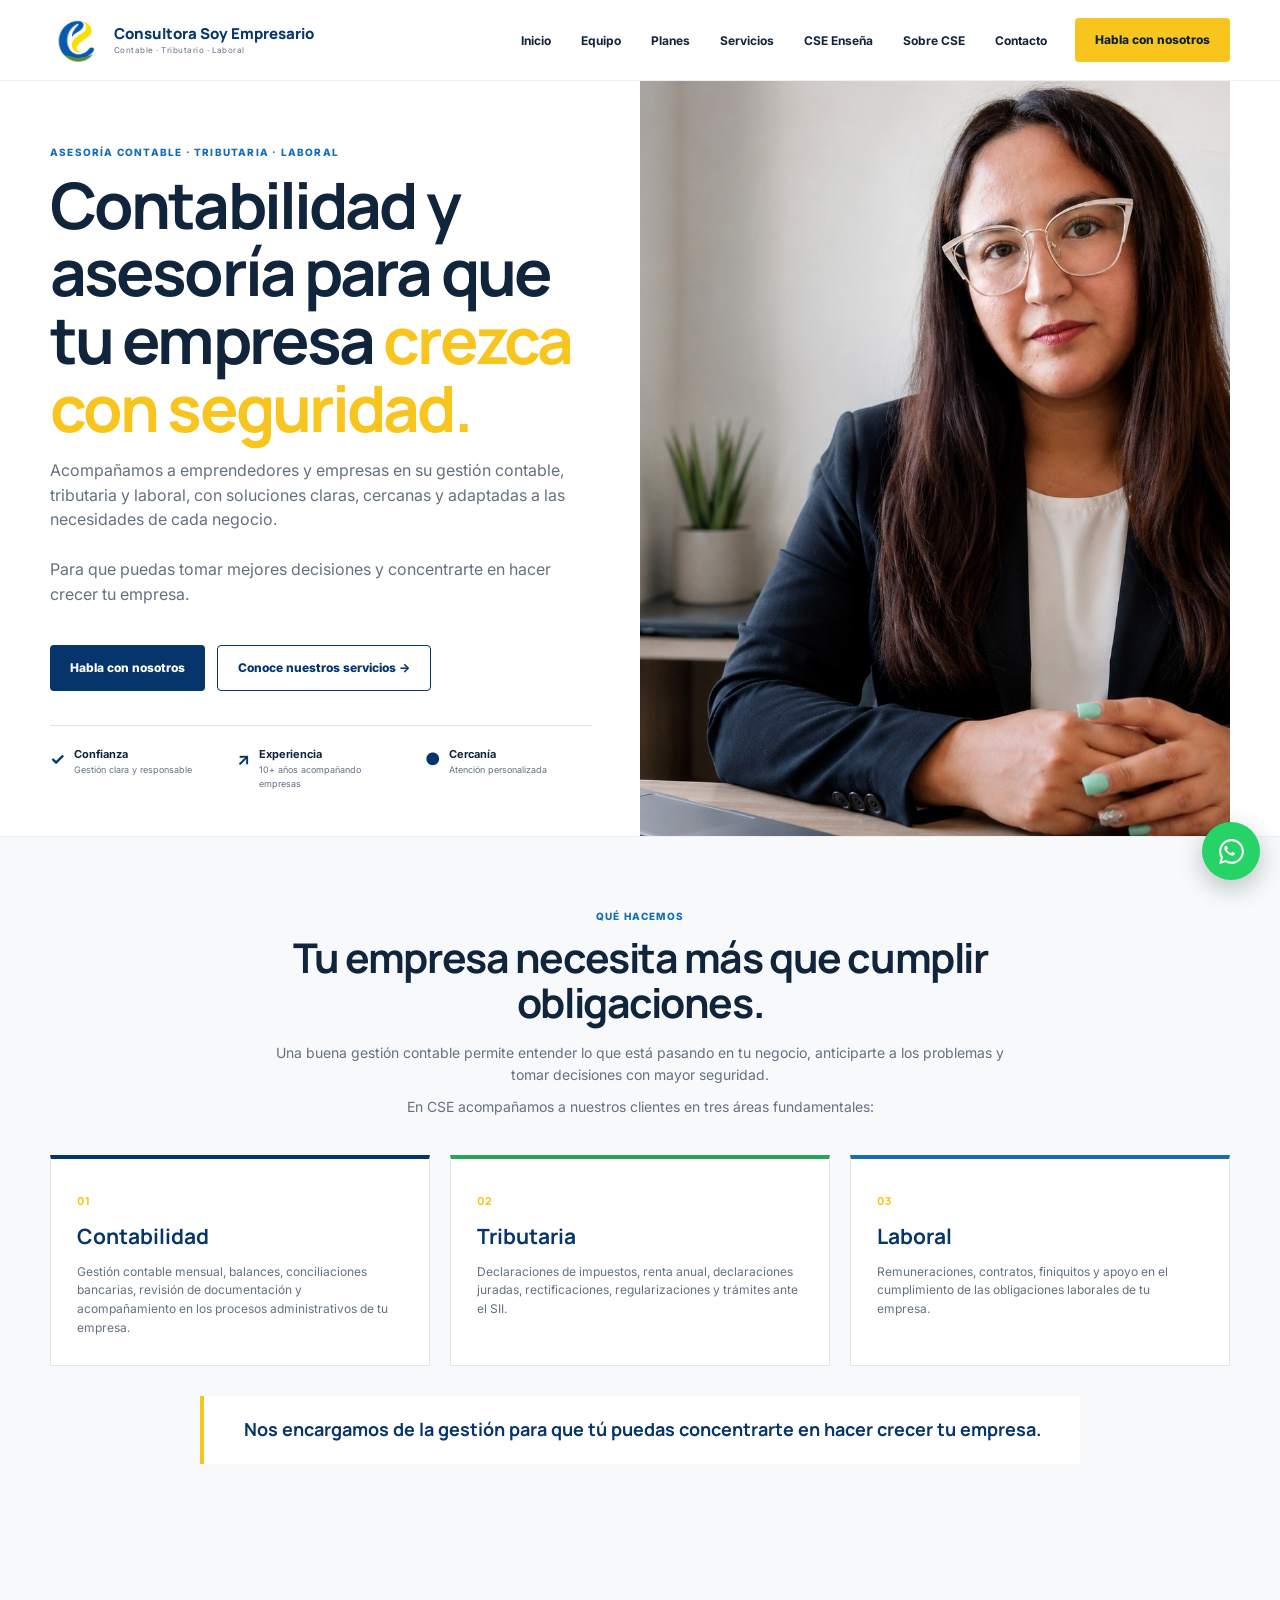
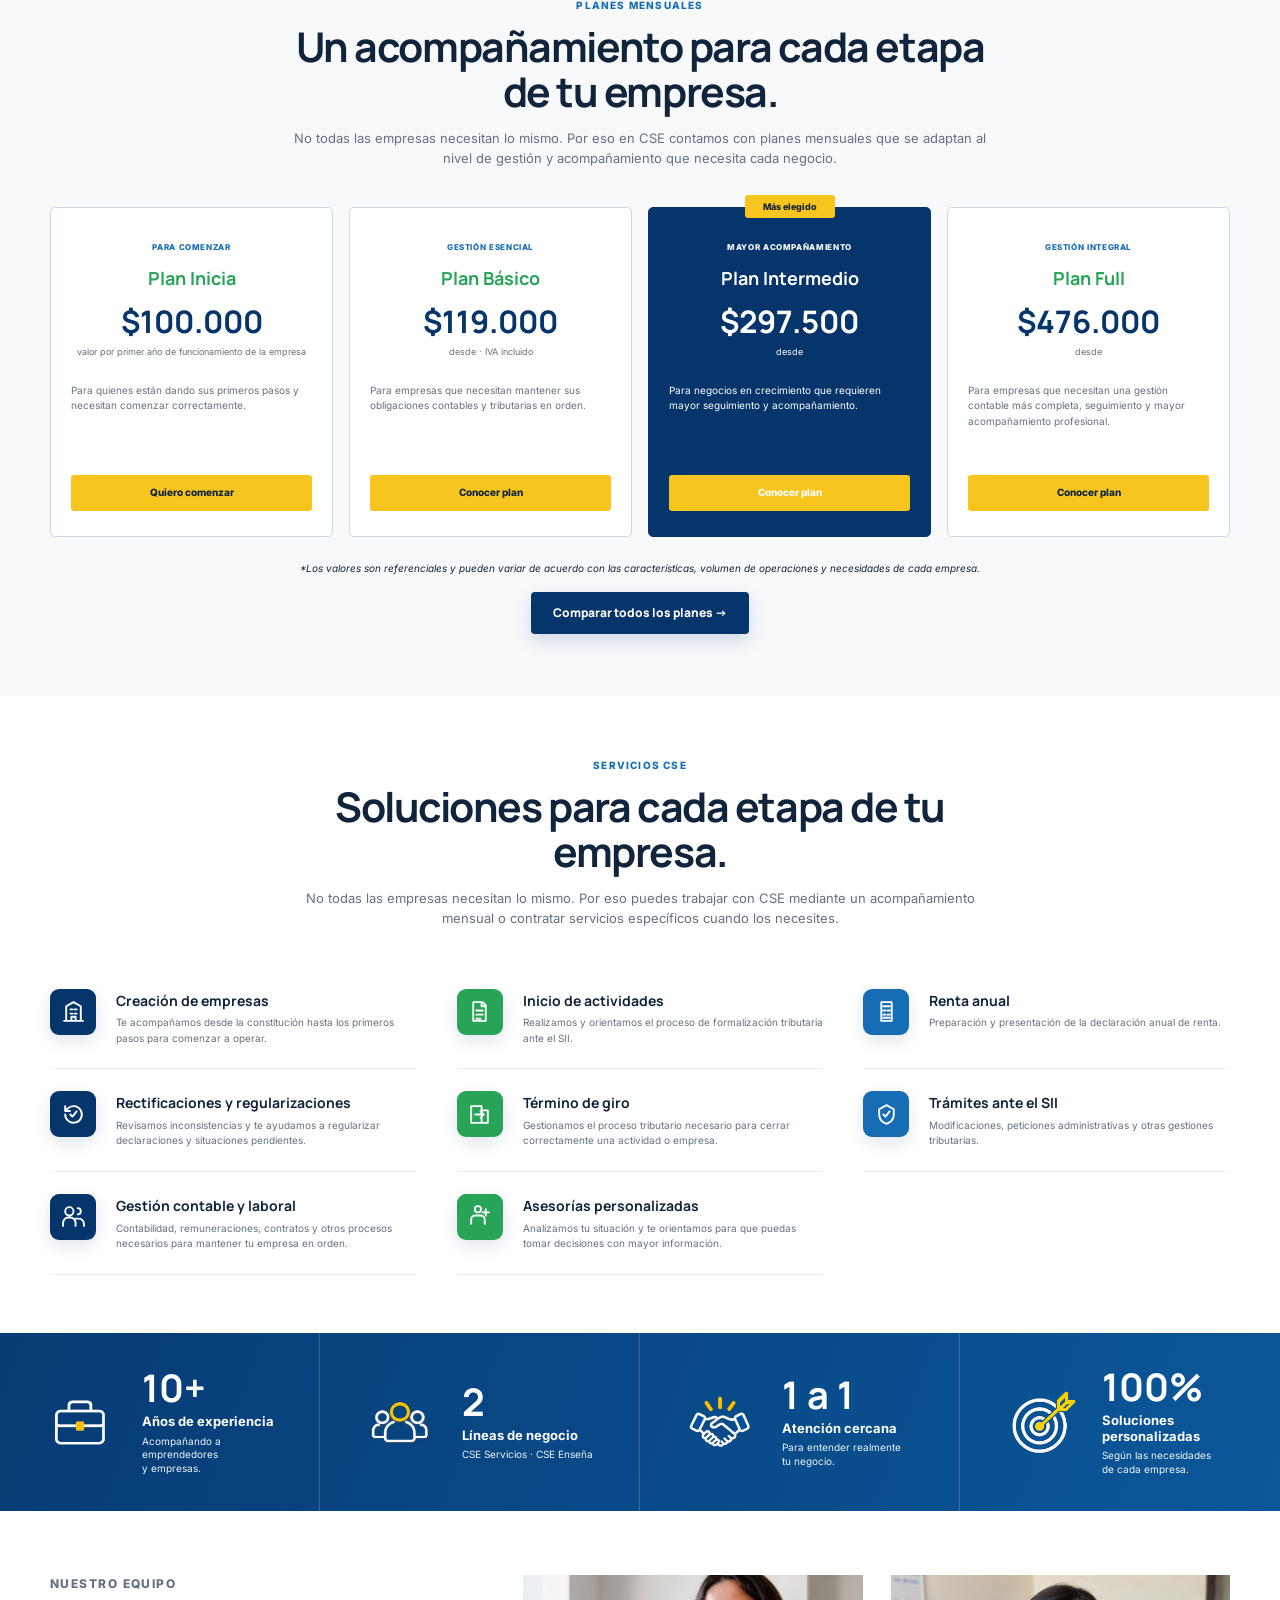
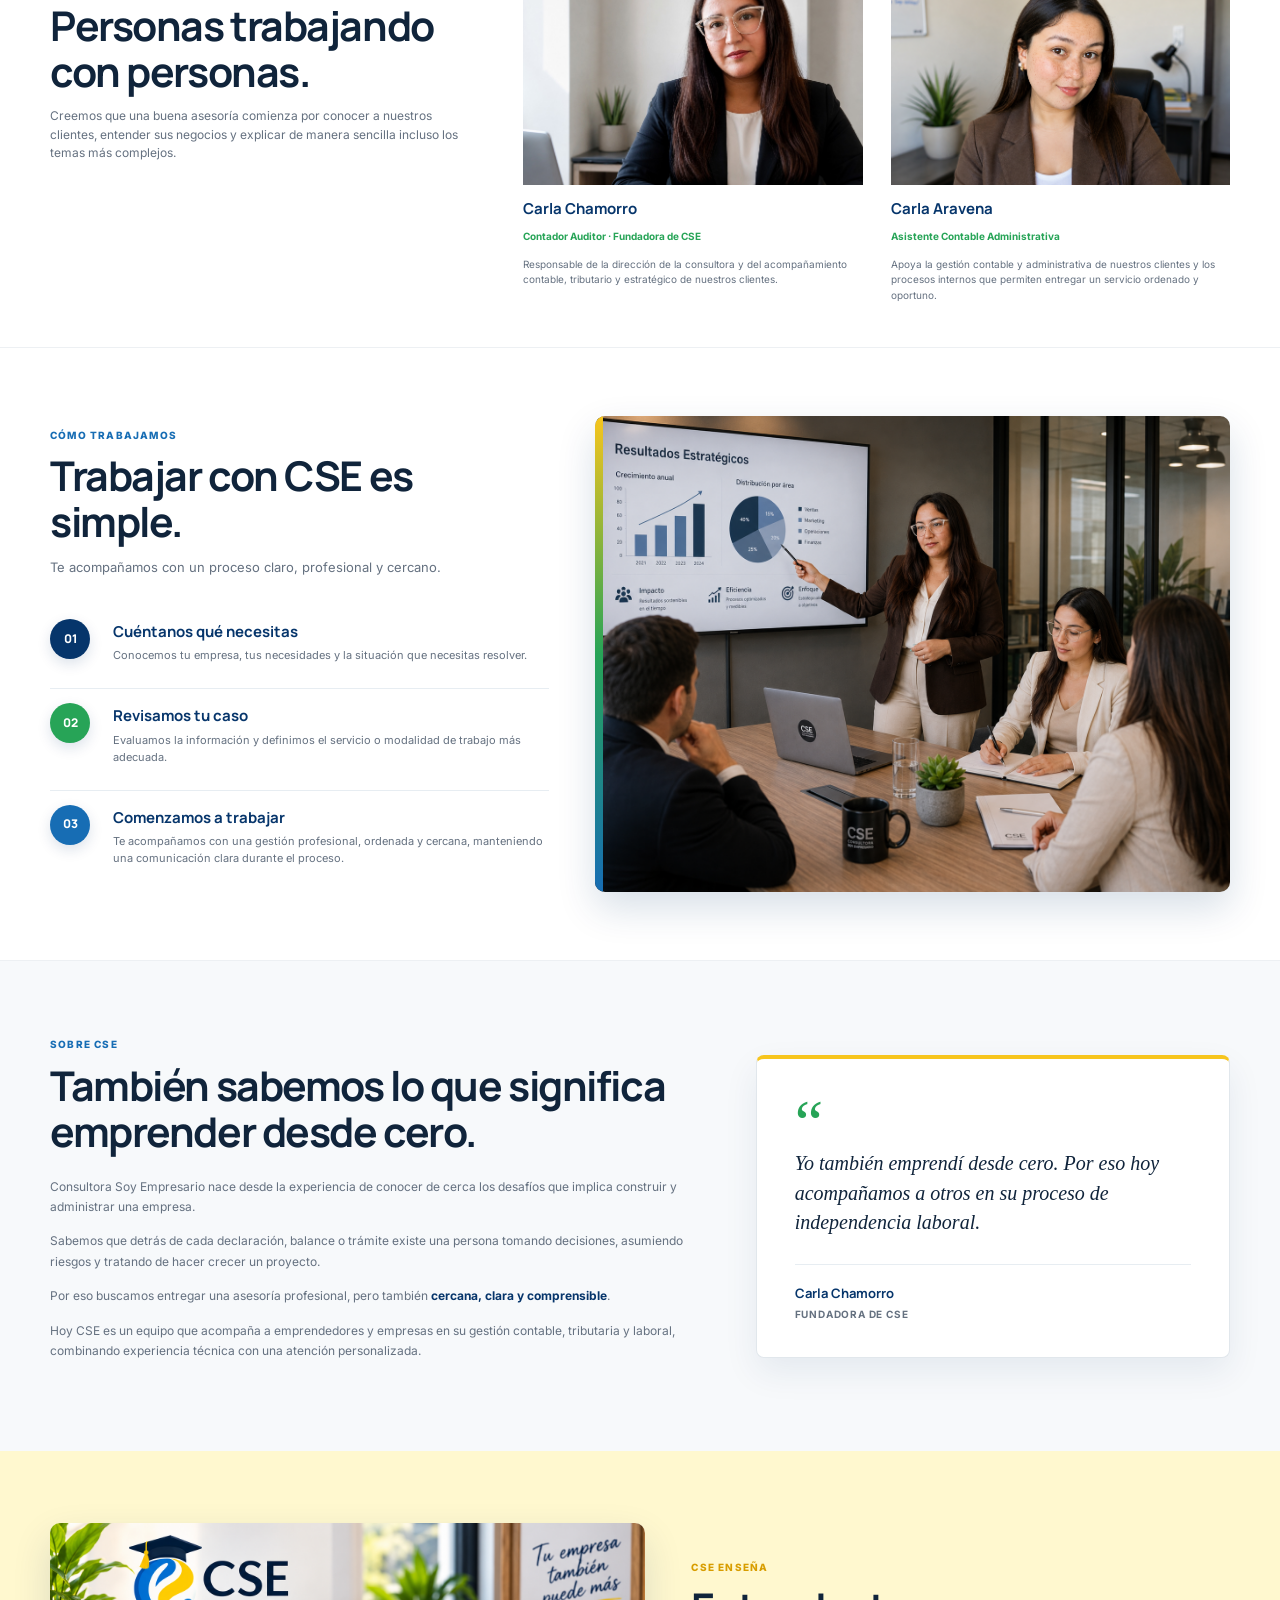
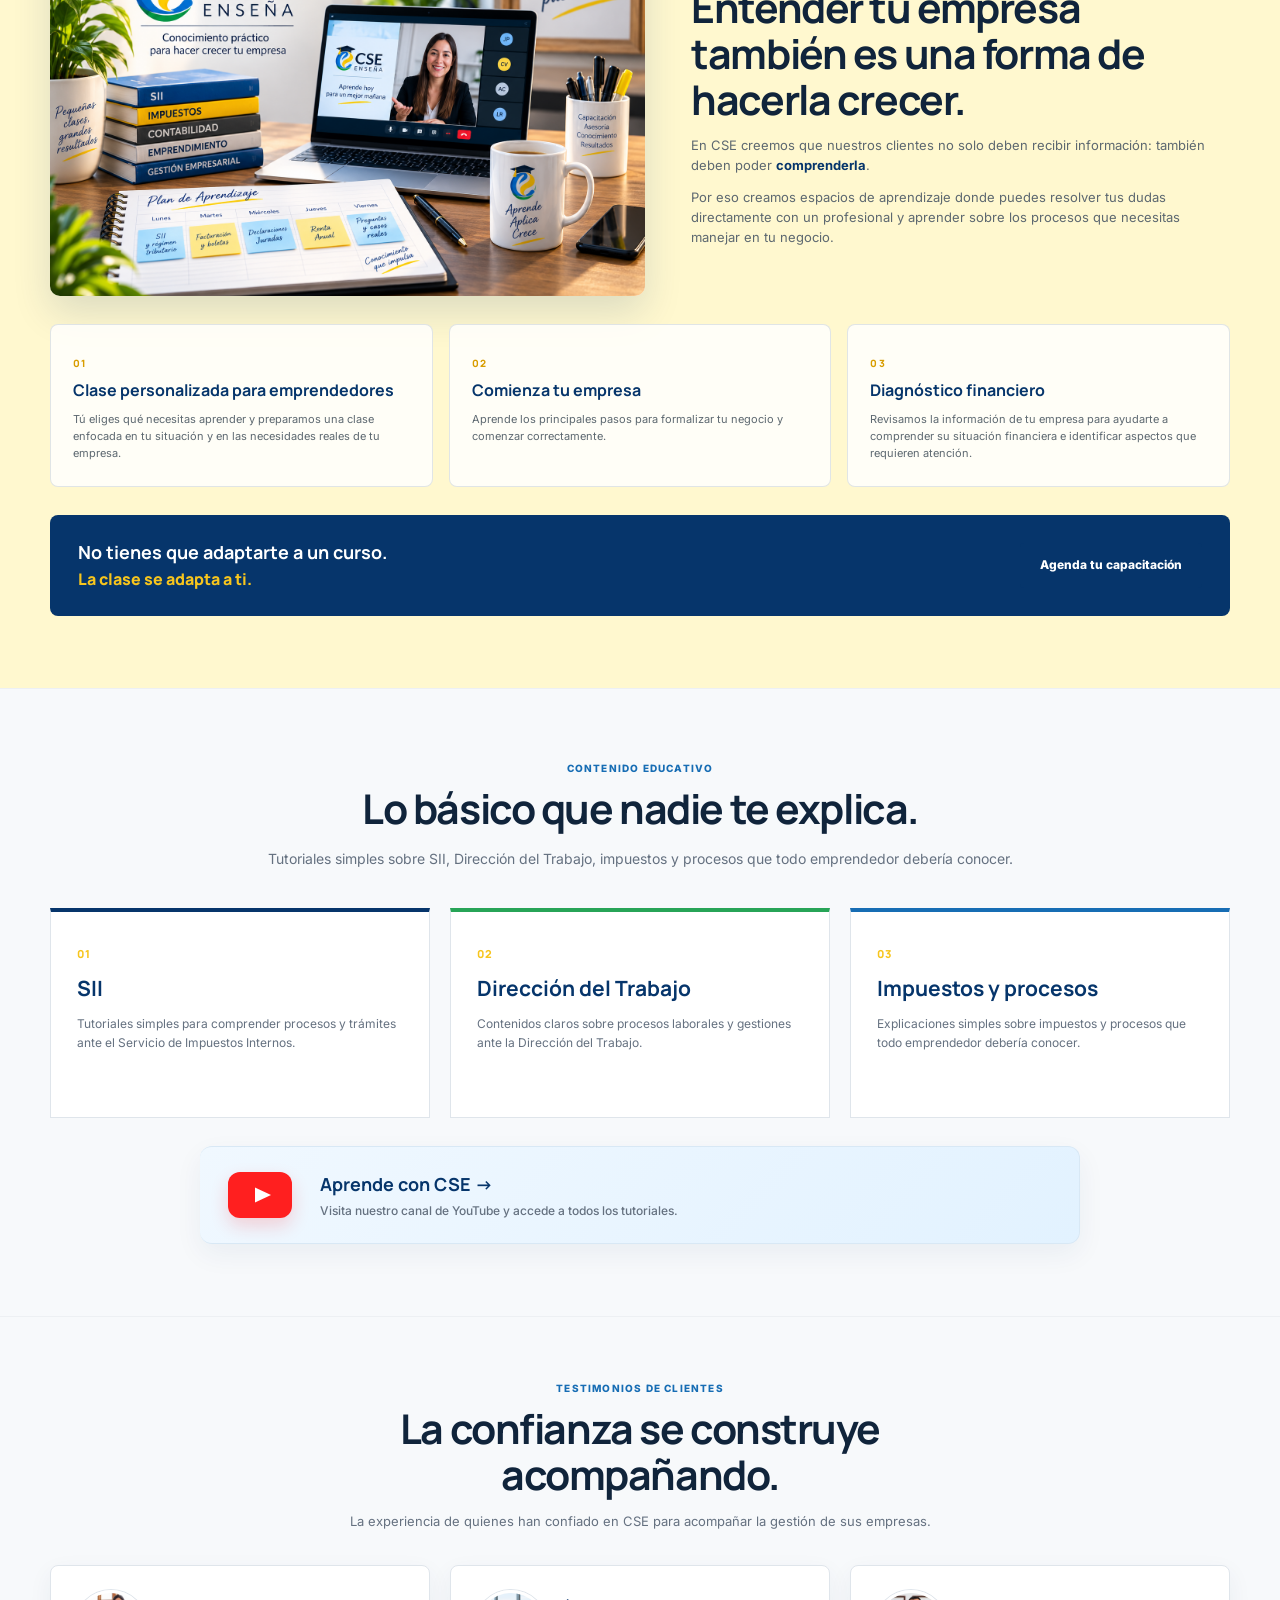
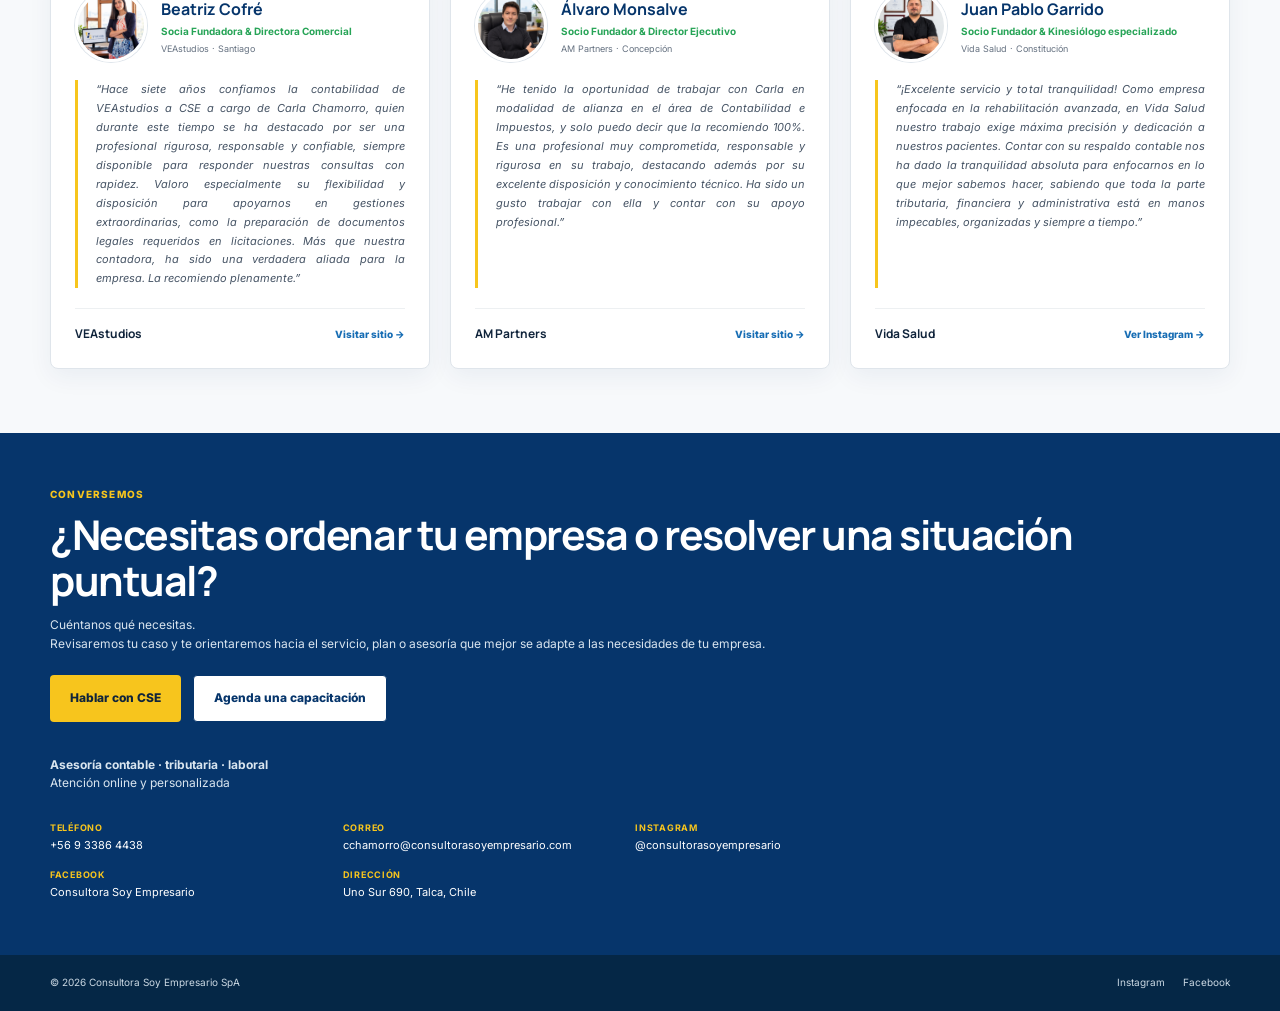
==== commit a854931b: "Fuerza carga del icono YouTube corregido" ====
--- a/index.html
+++ b/index.html
@@ -1 +1 @@
-<!doctype html><html lang="es"><head><meta charset="utf-8"><meta name="viewport" content="width=device-width,initial-scale=1"><meta name="description" content="Consultora Soy Empresario ofrece asesoría contable, tributaria y laboral para emprendedores y empresas en Chile, con atención cercana, clara y personalizada."><title>Consultora Soy Empresario | Contabilidad, Tributación y Asesoría Laboral</title><link rel="preconnect" href="https://fonts.googleapis.com"><link rel="preconnect" href="https://fonts.gstatic.com" crossorigin><link href="https://fonts.googleapis.com/css2?family=Inter:wght@400;500;600;700;800&family=Manrope:wght@500;600;700;800&display=swap" rel="stylesheet"><link rel="stylesheet" href="css/styles.css?v=24"><link rel="stylesheet" href="css/testimonios.css?v=4"></head><body><header><nav class="wrap nav" id="main-nav"><a class="brand" href="#inicio" aria-label="Consultora Soy Empresario"><img class="header-logo" src="assets/brand/IMAGEN%20LOGO%20SIN%20CSE.png" alt="Logo Consultora Soy Empresario"><span class="brand-text"><strong>Consultora Soy Empresario</strong><small>Contable · Tributario · Laboral</small></span></a><button class="menu-toggle" type="button" aria-label="Abrir menú" aria-expanded="false" aria-controls="nav-links"><span></span><span></span><span></span></button><div class="links" id="nav-links"><a href="#inicio">Inicio</a><a href="#equipo">Equipo</a><a href="#planes">Planes</a><a href="#servicios">Servicios</a><a href="#academia">CSE Enseña</a><a href="#sobre-cse">Sobre CSE</a><a href="#contacto">Contacto</a></div><a class="button yellow-button desktop-cta" href="https://wa.me/56933864438?text=Hola%20Carla%2C%20vi%20la%20p%C3%A1gina%20de%20Consultora%20Soy%20Empresario%20y%20quisiera%20recibir%20m%C3%A1s%20informaci%C3%B3n." target="_blank" rel="noopener">Habla con nosotros</a></nav></header><main><section class="hero" id="inicio"><div class="wrap hero-grid"><div class="hero-copy"><p class="eyebrow">ASESORÍA CONTABLE · TRIBUTARIA · LABORAL</p><h1>Contabilidad y asesoría para que tu empresa <span>crezca con seguridad.</span></h1><p class="lead">Acompañamos a emprendedores y empresas en su gestión contable, tributaria y laboral, con soluciones claras, cercanas y adaptadas a las necesidades de cada negocio.<br><br>Para que puedas tomar mejores decisiones y concentrarte en hacer crecer tu empresa.</p><div class="actions"><a class="button" href="https://wa.me/56933864438?text=Hola%20Carla%2C%20vi%20la%20p%C3%A1gina%20de%20Consultora%20Soy%20Empresario%20y%20quisiera%20recibir%20m%C3%A1s%20informaci%C3%B3n." target="_blank" rel="noopener">Habla con nosotros</a><a class="button outline" href="#servicios">Conoce nuestros servicios →</a></div><div class="hero-benefits"><div><b>✓</b><span><strong>Confianza</strong>Gestión clara y responsable</span></div><div><b>↗</b><span><strong>Experiencia</strong>10+ años acompañando empresas</span></div><div><b>●</b><span><strong>Cercanía</strong>Atención personalizada</span></div></div></div><div class="hero-photo"><img class="carla-hero-photo" src="assets/brand/Carla_chamorro.jpeg" alt="Carla Chamorro, fundadora de Consultora Soy Empresario"></div></div></section><section class="what-we-do" id="que-hacemos"><div class="wrap"><div class="what-intro"><p class="eyebrow">QUÉ HACEMOS</p><h2>Tu empresa necesita más que cumplir obligaciones.</h2><p>Una buena gestión contable permite entender lo que está pasando en tu negocio, anticiparte a los problemas y tomar decisiones con mayor seguridad.</p><p>En CSE acompañamos a nuestros clientes en tres áreas fundamentales:</p></div><div class="what-grid"><article><span class="what-number">01</span><h3>Contabilidad</h3><p>Gestión contable mensual, balances, conciliaciones bancarias, revisión de documentación y acompañamiento en los procesos administrativos de tu empresa.</p></article><article><span class="what-number">02</span><h3>Tributaria</h3><p>Declaraciones de impuestos, renta anual, declaraciones juradas, rectificaciones, regularizaciones y trámites ante el SII.</p></article><article><span class="what-number">03</span><h3>Laboral</h3><p>Remuneraciones, contratos, finiquitos y apoyo en el cumplimiento de las obligaciones laborales de tu empresa.</p></article></div><div class="what-closing">Nos encargamos de la gestión para que tú puedas concentrarte en hacer crecer tu empresa.</div></div></section><section class="plans-section" id="planes"><div class="wrap"><div class="section-heading centered"><p class="eyebrow">PLANES MENSUALES</p><h2>Un acompañamiento para cada etapa de tu empresa.</h2><p>No todas las empresas necesitan lo mismo. Por eso en CSE contamos con planes mensuales que se adaptan al nivel de gestión y acompañamiento que necesita cada negocio.</p></div><div class="plans"><article class="plan"><p>PARA COMENZAR</p><h3>Plan Inicia</h3><strong>$100.000</strong><small>valor por primer año de funcionamiento de la empresa</small><span>Para quienes están dando sus primeros pasos y necesitan comenzar correctamente.</span><a href="https://wa.me/56933864438?text=Hola%20Carla%2C%20quiero%20comenzar%20con%20el%20Plan%20Inicia%20y%20quisiera%20recibir%20m%C3%A1s%20informaci%C3%B3n.%20Mi%20empresa%20es%20del%20rubro%3A%20__________." target="_blank">Quiero comenzar</a></article><article class="plan"><p>GESTIÓN ESENCIAL</p><h3>Plan Básico</h3><strong>$119.000</strong><small>desde · IVA incluido</small><span>Para empresas que necesitan mantener sus obligaciones contables y tributarias en orden.</span><a href="https://wa.me/56933864438?text=Hola%20Carla%2C%20me%20interesa%20el%20Plan%20B%C3%A1sico%20y%20quisiera%20conocer%20m%C3%A1s%20detalles.%20Mi%20empresa%20es%20del%20rubro%3A%20__________." target="_blank">Conocer plan</a></article><article class="plan featured"><em>Más elegido</em><p>MAYOR ACOMPAÑAMIENTO</p><h3>Plan Intermedio</h3><strong>$297.500</strong><small>desde</small><span>Para negocios en crecimiento que requieren mayor seguimiento y acompañamiento.</span><a href="https://wa.me/56933864438?text=Hola%20Carla%2C%20me%20interesa%20el%20Plan%20Intermedio%20y%20quisiera%20conocer%20m%C3%A1s%20detalles.%20Mi%20empresa%20es%20del%20rubro%3A%20__________." target="_blank">Conocer plan</a></article><article class="plan"><p>GESTIÓN INTEGRAL</p><h3>Plan Full</h3><strong>$476.000</strong><small>desde</small><span>Para empresas que necesitan una gestión contable más completa, seguimiento y mayor acompañamiento profesional.</span><a href="https://wa.me/56933864438?text=Hola%20Carla%2C%20me%20interesa%20el%20Plan%20Full%20y%20quisiera%20conocer%20m%C3%A1s%20detalles.%20Mi%20empresa%20es%20del%20rubro%3A%20__________." target="_blank">Conocer plan</a></article></div><div class="plan-help"><em>*Los valores son referenciales y pueden variar de acuerdo con las características, volumen de operaciones y necesidades de cada empresa.</em><br><br><a href="comparar-planes.html">Comparar todos los planes →</a></div></div></section><section class="services" id="servicios"><div class="wrap"><div class="section-heading centered"><p class="eyebrow">SERVICIOS CSE</p><h2>Soluciones para cada etapa de tu empresa.</h2><p>No todas las empresas necesitan lo mismo. Por eso puedes trabajar con CSE mediante un acompañamiento mensual o contratar servicios específicos cuando los necesites.</p></div><div class="services-grid"><article><i><svg viewBox="0 0 24 24"><path d="M3 21h18M5 21V7l7-4 7 4v14M9 10h2m2 0h2M9 14h2m2 0h2M10 21v-4h4v4"/></svg></i><div><h3>Creación de empresas</h3><p>Te acompañamos desde la constitución hasta los primeros pasos para comenzar a operar.</p></div></article><article><i><svg viewBox="0 0 24 24"><path d="M6 3h9l3 3v15H6zM14 3v4h4M9 11h6M9 15h6M9 19h4"/></svg></i><div><h3>Inicio de actividades</h3><p>Realizamos y orientamos el proceso de formalización tributaria ante el SII.</p></div></article><article><i><svg viewBox="0 0 24 24"><path d="M7 3h10v18H7zM9 7h6M9 11h2m2 0h2M9 15h2m2 0h2M9 18h6"/></svg></i><div><h3>Renta anual</h3><p>Preparación y presentación de la declaración anual de renta.</p></div></article><article><i><svg viewBox="0 0 24 24"><path d="M4 12a8 8 0 1 0 2.3-5.7L4 8.6M4 4v4.6h4.6M9 12l2 2 4-5"/></svg></i><div><h3>Rectificaciones y regularizaciones</h3><p>Revisamos inconsistencias y te ayudamos a regularizar declaraciones y situaciones pendientes.</p></div></article><article><i><svg viewBox="0 0 24 24"><path d="M4 4h10v16H4zM14 8h6v12h-6M8 12h8M13 9l3 3-3 3"/></svg></i><div><h3>Término de giro</h3><p>Gestionamos el proceso tributario necesario para cerrar correctamente una actividad o empresa.</p></div></article><article><i><svg viewBox="0 0 24 24"><path d="M12 3l7 4v5c0 4.5-2.8 7.4-7 9-4.2-1.6-7-4.5-7-9V7zM9 12l2 2 4-5"/></svg></i><div><h3>Trámites ante el SII</h3><p>Modificaciones, peticiones administrativas y otras gestiones tributarias.</p></div></article><article><i><svg viewBox="0 0 24 24"><path d="M8 11a4 4 0 1 0 0-8 4 4 0 0 0 0 8M16 10a3 3 0 1 0 0-6M2 21v-3a5 5 0 0 1 5-5h2a5 5 0 0 1 5 5v3M14 14h3a5 5 0 0 1 5 5v2"/></svg></i><div><h3>Gestión contable y laboral</h3><p>Contabilidad, remuneraciones, contratos y otros procesos necesarios para mantener tu empresa en orden.</p></div></article><article><i><svg viewBox="0 0 24 24"><path d="M4 19v-4a4 4 0 0 1 4-4h5a4 4 0 0 1 4 4v4M10.5 8a3 3 0 1 0 0-6 3 3 0 0 0 0 6M18 5v6M15 8h6"/></svg></i><div><h3>Asesorías personalizadas</h3><p>Analizamos tu situación y te orientamos para que puedas tomar decisiones con mayor información.</p></div></article></div></div></section><section class="stats"><div class="stats-grid"><article class="stat-card"><div class="stat-icon"><svg viewBox="0 0 64 64" aria-hidden="true"></svg></div><div class="stat-copy"><strong>10+</strong><b>Años de experiencia</b><span>Acompañando a emprendedores<br>y empresas.</span></div></article><article class="stat-card"><div class="stat-icon"><svg viewBox="0 0 64 64" aria-hidden="true"></svg></div><div class="stat-copy"><strong>2</strong><b>Líneas de negocio</b><span>CSE Servicios · CSE Enseña</span></div></article><article class="stat-card"><div class="stat-icon"><svg viewBox="0 0 64 64" aria-hidden="true"></svg></div><div class="stat-copy"><strong>1 a 1</strong><b>Atención cercana</b><span>Para entender realmente<br>tu negocio.</span></div></article><article class="stat-card"><div class="stat-icon"><svg viewBox="0 0 64 64" aria-hidden="true"></svg></div><div class="stat-copy"><strong>100%</strong><b>Soluciones personalizadas</b><span>Según las necesidades<br>de cada empresa.</span></div></article></div></section><section class="about-team" id="equipo"><div class="wrap team-layout"><div class="story team-intro"><p class="eyebrow">NUESTRO EQUIPO</p><h2>Personas trabajando con personas.</h2><p>Creemos que una buena asesoría comienza por conocer a nuestros clientes, entender sus negocios y explicar de manera sencilla incluso los temas más complejos.</p></div><article class="person"><div class="person-photo"><img class="carla-team-photo" src="assets/brand/Carla_chamorro.jpeg" alt="Carla Chamorro"></div><h3>Carla Chamorro</h3><b>Contador Auditor · Fundadora de CSE</b><p>Responsable de la dirección de la consultora y del acompañamiento contable, tributario y estratégico de nuestros clientes.</p></article><article class="person"><div class="person-photo"><img class="carla-team-photo" src="assets/brand/Carla%20Aravena.png" alt="Carla Aravena"></div><h3>Carla Aravena</h3><b>Asistente Contable Administrativa</b><p>Apoya la gestión contable y administrativa de nuestros clientes y los procesos internos que permiten entregar un servicio ordenado y oportuno.</p></article></div></section><section class="how-we-work" id="como-trabajamos"><div class="wrap how-grid"><div class="how-copy"><p class="eyebrow">CÓMO TRABAJAMOS</p><h2>Trabajar con CSE es simple.</h2><p class="how-lead">Te acompañamos con un proceso claro, profesional y cercano.</p><div class="how-steps"><article class="how-step"><span class="how-step-number">01</span><div><h3>Cuéntanos qué necesitas</h3><p>Conocemos tu empresa, tus necesidades y la situación que necesitas resolver.</p></div></article><article class="how-step"><span class="how-step-number">02</span><div><h3>Revisamos tu caso</h3><p>Evaluamos la información y definimos el servicio o modalidad de trabajo más adecuada.</p></div></article><article class="how-step"><span class="how-step-number">03</span><div><h3>Comenzamos a trabajar</h3><p>Te acompañamos con una gestión profesional, ordenada y cercana, manteniendo una comunicación clara durante el proceso.</p></div></article></div></div><div class="how-photo"><img src="assets/brand/IMG_9280.png" alt="Reunión de asesoría de Consultora Soy Empresario con clientes"></div></div></section><section class="about-cse" id="sobre-cse"><div class="wrap about-cse-grid"><div class="about-cse-copy"><p class="eyebrow">SOBRE CSE</p><h2>También sabemos lo que significa emprender desde cero.</h2><p>Consultora Soy Empresario nace desde la experiencia de conocer de cerca los desafíos que implica construir y administrar una empresa.</p><p>Sabemos que detrás de cada declaración, balance o trámite existe una persona tomando decisiones, asumiendo riesgos y tratando de hacer crecer un proyecto.</p><p>Por eso buscamos entregar una asesoría profesional, pero también <strong>cercana, clara y comprensible</strong>.</p><p>Hoy CSE es un equipo que acompaña a emprendedores y empresas en su gestión contable, tributaria y laboral, combinando experiencia técnica con una atención personalizada.</p></div><aside class="about-cse-quote"><span class="quote-mark">“</span><blockquote>Yo también emprendí desde cero. Por eso hoy acompañamos a otros en su proceso de independencia laboral.</blockquote><div class="quote-signature"><strong>Carla Chamorro</strong><span>Fundadora de CSE</span></div></aside></div></section><section class="academy" id="academia"><div class="wrap academy-shell"><div class="academy-top"><div class="academy-media"><img src="assets/brand/cse%20ense%C3%B1a_Aprendizaje.png" alt="CSE Enseña - aprendizaje práctico para emprendedores y empresas"></div><div class="academy-copy"><p class="eyebrow yellow">CSE ENSEÑA</p><h2>Entender tu empresa también es una forma de hacerla crecer.</h2><p>En CSE creemos que nuestros clientes no solo deben recibir información: también deben poder <strong>comprenderla</strong>.</p><p>Por eso creamos espacios de aprendizaje donde puedes resolver tus dudas directamente con un profesional y aprender sobre los procesos que necesitas manejar en tu negocio.</p></div></div><div class="academy-options"><article><span>01</span><h3>Clase personalizada para emprendedores</h3><p>Tú eliges qué necesitas aprender y preparamos una clase enfocada en tu situación y en las necesidades reales de tu empresa.</p></article><article><span>02</span><h3>Comienza tu empresa</h3><p>Aprende los principales pasos para formalizar tu negocio y comenzar correctamente.</p></article><article><span>03</span><h3>Diagnóstico financiero</h3><p>Revisamos la información de tu empresa para ayudarte a comprender su situación financiera e identificar aspectos que requieren atención.</p></article></div><div class="academy-bottom"><div class="academy-message"><strong>No tienes que adaptarte a un curso.</strong><span>La clase se adapta a ti.</span></div><a class="button academy-button" href="https://encuadrado.com/p/carla-chamorro" target="_blank" rel="noopener">Agenda tu capacitación</a></div></div></section><section class="what-we-do" id="contenido-educativo"><div class="wrap"><div class="what-intro"><p class="eyebrow">CONTENIDO EDUCATIVO</p><h2>Lo básico que nadie te explica.</h2><p>Tutoriales simples sobre SII, Dirección del Trabajo, impuestos y procesos que todo emprendedor debería conocer.</p></div><div class="what-grid"><article><span class="what-number">01</span><h3>SII</h3><p>Tutoriales simples para comprender procesos y trámites ante el Servicio de Impuestos Internos.</p></article><article><span class="what-number">02</span><h3>Dirección del Trabajo</h3><p>Contenidos claros sobre procesos laborales y gestiones ante la Dirección del Trabajo.</p></article><article><span class="what-number">03</span><h3>Impuestos y procesos</h3><p>Explicaciones simples sobre impuestos y procesos que todo emprendedor debería conocer.</p></article></div><a class="what-closing" href="https://youtube.com/@cseensena?si=bBdfh_5M2-xt8bLf" target="_blank" rel="noopener">Aprende con CSE →</a></div></section><section class="testimonials" id="testimonios"><div class="wrap"><div class="section-heading centered"><p class="eyebrow">TESTIMONIOS DE CLIENTES</p><h2>La confianza se construye acompañando.</h2><p>La experiencia de quienes han confiado en CSE para acompañar la gestión de sus empresas.</p></div><div class="testimonials-grid"><article class="testimonial-card"><div class="testimonial-top"><img class="testimonial-photo" src="assets/testimonios/Beatriz_Cofre.png" alt="Beatriz Cofré"><div class="testimonial-person"><h3>Beatriz Cofré</h3><strong>Socia Fundadora &amp; Directora Comercial</strong><span>VEAstudios · Santiago</span></div></div><p class="testimonial-quote">“Hace siete años confiamos la contabilidad de VEAstudios a CSE a cargo de Carla Chamorro, quien durante este tiempo se ha destacado por ser una profesional rigurosa, responsable y confiable, siempre disponible para responder nuestras consultas con rapidez. Valoro especialmente su flexibilidad y disposición para apoyarnos en gestiones extraordinarias, como la preparación de documentos legales requeridos en licitaciones. Más que nuestra contadora, ha sido una verdadera aliada para la empresa. La recomiendo plenamente.”</p><div class="testimonial-company"><b>VEAstudios</b><a class="testimonial-link" href="https://veastudios.cl/" target="_blank" rel="noopener">Visitar sitio →</a></div></article><article class="testimonial-card"><div class="testimonial-top"><img class="testimonial-photo" src="assets/testimonios/Alvaro_Monsalve.jpg" alt="Álvaro Monsalve"><div class="testimonial-person"><h3>Álvaro Monsalve</h3><strong>Socio Fundador &amp; Director Ejecutivo</strong><span>AM Partners · Concepción</span></div></div><p class="testimonial-quote">“He tenido la oportunidad de trabajar con Carla en modalidad de alianza en el área de Contabilidad e Impuestos, y solo puedo decir que la recomiendo 100%. Es una profesional muy comprometida, responsable y rigurosa en su trabajo, destacando además por su excelente disposición y conocimiento técnico. Ha sido un gusto trabajar con ella y contar con su apoyo profesional.”</p><div class="testimonial-company"><b>AM Partners</b><a class="testimonial-link" href="https://ampartners.cl/" target="_blank" rel="noopener">Visitar sitio →</a></div></article><article class="testimonial-card"><div class="testimonial-top"><img class="testimonial-photo" src="assets/testimonios/Juan_Pablo_Garrido.png" alt="Juan Pablo Garrido"><div class="testimonial-person"><h3>Juan Pablo Garrido</h3><strong>Socio Fundador &amp; Kinesiólogo especializado</strong><span>Vida Salud · Constitución</span></div></div><p class="testimonial-quote">“¡Excelente servicio y total tranquilidad! Como empresa enfocada en la rehabilitación avanzada, en Vida Salud nuestro trabajo exige máxima precisión y dedicación a nuestros pacientes. Contar con su respaldo contable nos ha dado la tranquilidad absoluta para enfocarnos en lo que mejor sabemos hacer, sabiendo que toda la parte tributaria, financiera y administrativa está en manos impecables, organizadas y siempre a tiempo.”</p><div class="testimonial-company"><b>Vida Salud</b><a class="testimonial-link" href="https://www.instagram.com/vidasalud.21?utm_source=ig_web_button_share_sheet&amp;stkn=ZDNlZDc0MzIxNw==" target="_blank" rel="noopener">Ver Instagram →</a></div></article></div></div></section><section class="contact" id="contacto"><div class="wrap contact-grid"><div><p class="eyebrow yellow">CONVERSEMOS</p><h2>¿Necesitas ordenar tu empresa o resolver una situación puntual?</h2><p>Cuéntanos qué necesitas.<br>Revisaremos tu caso y te orientaremos hacia el servicio, plan o asesoría que mejor se adapte a las necesidades de tu empresa.</p><div class="actions"><a class="button yellow-button" href="https://wa.me/56933864438?text=Hola%20Carla%2C%20vi%20la%20p%C3%A1gina%20de%20Consultora%20Soy%20Empresario%20y%20quisiera%20recibir%20orientaci%C3%B3n%20sobre%20mi%20empresa." target="_blank" rel="noopener">Hablar con CSE</a><a class="button outline" href="https://encuadrado.com/p/carla-chamorro" target="_blank" rel="noopener">Agenda una capacitación</a></div><p><strong>Asesoría contable · tributaria · laboral</strong><br>Atención online y personalizada</p><div class="contact-links"><a href="tel:+56933864438"><b>Teléfono</b><span>+56 9 3386 4438</span></a><a href="mailto:cchamorro@consultorasoyempresario.com"><b>Correo</b><span>cchamorro@consultorasoyempresario.com</span></a><a href="https://www.instagram.com/consultorasoyempresario?igsi=MXR3NWFsYzFrNzcybQ==" target="_blank" rel="noopener"><b>Instagram</b><span>@consultorasoyempresario</span></a><a href="https://www.facebook.com/share/19qrt7xo6N/?mibextid=wwXIfr" target="_blank" rel="noopener"><b>Facebook</b><span>Consultora Soy Empresario</span></a><div><b>Dirección</b><span>Uno Sur 690, Talca, Chile</span></div></div></div></div></section></main><footer><div class="wrap footer"><span>© 2026 Consultora Soy Empresario SpA</span><div class="footer-social"><a href="https://www.instagram.com/consultorasoyempresario?igsi=MXR3NWFsYzFrNzcybQ==" target="_blank" rel="noopener">Instagram</a><a href="https://www.facebook.com/share/19qrt7xo6N/?mibextid=wwXIfr" target="_blank" rel="noopener">Facebook</a></div></div></footer><a class="whatsapp-float" href="https://wa.me/56933864438?text=Hola%20Carla%2C%20vi%20la%20p%C3%A1gina%20de%20Consultora%20Soy%20Empresario%20y%20quisiera%20hacer%20una%20consulta." target="_blank" rel="noopener" aria-label="WhatsApp"><svg viewBox="0 0 32 32" aria-hidden="true"><path d="M19.11 17.34c-.27-.14-1.6-.79-1.85-.88-.25-.09-.43-.14-.61.14-.18.27-.7.88-.86 1.06-.16.18-.32.2-.59.07-.27-.14-1.15-.42-2.19-1.35-.81-.72-1.36-1.61-1.52-1.88-.16-.27-.02-.42.12-.55.12-.12.27-.32.41-.48.14-.16.18-.27.27-.45.09-.18.05-.34-.02-.48-.07-.14-.61-1.47-.84-2.01-.22-.53-.45-.46-.61-.47h-.52c-.18 0-.48.07-.73.34-.25.27-.95.93-.95 2.26 0 1.33.97 2.62 1.1 2.8.14.18 1.9 2.9 4.61 4.07.64.28 1.15.45 1.54.57.65.21 1.24.18 1.7.11.52-.08 1.6-.65 1.83-1.28.23-.63.23-1.17.16-1.28-.07-.11-.25-.18-.52-.32zM16.03 3.2c-7.05 0-12.78 5.72-12.78 12.77 0 2.25.59 4.45 1.71 6.39L3.14 29l6.8-1.78a12.75 12.75 0 0 0 6.08 1.55h.01c7.04 0 12.77-5.73 12.77-12.78S23.07 3.2 16.03 3.2zm0 23.41h-.01a10.6 10.6 0 0 1-5.4-1.48l-.39-.23-4.04 1.06 1.08-3.94-.25-.4a10.59 10.59 0 0 1-1.63-5.65c0-5.86 4.77-10.63 10.64-10.63 5.86 0 10.63 4.77 10.63 10.64 0 5.86-4.77 10.63-10.63 10.63z"/></svg></a><script>const toggle=document.querySelector('.menu-toggle');const nav=document.querySelector('#main-nav');const links=document.querySelectorAll('#nav-links a');if(toggle&&nav){toggle.addEventListener('click',()=>{const open=nav.classList.toggle('nav-menu-open');toggle.setAttribute('aria-expanded',open?'true':'false');toggle.setAttribute('aria-label',open?'Cerrar menú':'Abrir menú')});links.forEach(link=>link.addEventListener('click',()=>{nav.classList.remove('nav-menu-open');toggle.setAttribute('aria-expanded','false');toggle.setAttribute('aria-label','Abrir menú')}));}</script></body></html>+<!doctype html><html lang="es"><head><meta charset="utf-8"><meta name="viewport" content="width=device-width,initial-scale=1"><meta name="description" content="Consultora Soy Empresario ofrece asesoría contable, tributaria y laboral para emprendedores y empresas en Chile, con atención cercana, clara y personalizada."><title>Consultora Soy Empresario | Contabilidad, Tributación y Asesoría Laboral</title><link rel="preconnect" href="https://fonts.googleapis.com"><link rel="preconnect" href="https://fonts.gstatic.com" crossorigin><link href="https://fonts.googleapis.com/css2?family=Inter:wght@400;500;600;700;800&family=Manrope:wght@500;600;700;800&display=swap" rel="stylesheet"><link rel="stylesheet" href="css/styles.css?v=24"><link rel="stylesheet" href="css/testimonios.css?v=5"></head><body><header><nav class="wrap nav" id="main-nav"><a class="brand" href="#inicio" aria-label="Consultora Soy Empresario"><img class="header-logo" src="assets/brand/IMAGEN%20LOGO%20SIN%20CSE.png" alt="Logo Consultora Soy Empresario"><span class="brand-text"><strong>Consultora Soy Empresario</strong><small>Contable · Tributario · Laboral</small></span></a><button class="menu-toggle" type="button" aria-label="Abrir menú" aria-expanded="false" aria-controls="nav-links"><span></span><span></span><span></span></button><div class="links" id="nav-links"><a href="#inicio">Inicio</a><a href="#equipo">Equipo</a><a href="#planes">Planes</a><a href="#servicios">Servicios</a><a href="#academia">CSE Enseña</a><a href="#sobre-cse">Sobre CSE</a><a href="#contacto">Contacto</a></div><a class="button yellow-button desktop-cta" href="https://wa.me/56933864438?text=Hola%20Carla%2C%20vi%20la%20p%C3%A1gina%20de%20Consultora%20Soy%20Empresario%20y%20quisiera%20recibir%20m%C3%A1s%20informaci%C3%B3n." target="_blank" rel="noopener">Habla con nosotros</a></nav></header><main><section class="hero" id="inicio"><div class="wrap hero-grid"><div class="hero-copy"><p class="eyebrow">ASESORÍA CONTABLE · TRIBUTARIA · LABORAL</p><h1>Contabilidad y asesoría para que tu empresa <span>crezca con seguridad.</span></h1><p class="lead">Acompañamos a emprendedores y empresas en su gestión contable, tributaria y laboral, con soluciones claras, cercanas y adaptadas a las necesidades de cada negocio.<br><br>Para que puedas tomar mejores decisiones y concentrarte en hacer crecer tu empresa.</p><div class="actions"><a class="button" href="https://wa.me/56933864438?text=Hola%20Carla%2C%20vi%20la%20p%C3%A1gina%20de%20Consultora%20Soy%20Empresario%20y%20quisiera%20recibir%20m%C3%A1s%20informaci%C3%B3n." target="_blank" rel="noopener">Habla con nosotros</a><a class="button outline" href="#servicios">Conoce nuestros servicios →</a></div><div class="hero-benefits"><div><b>✓</b><span><strong>Confianza</strong>Gestión clara y responsable</span></div><div><b>↗</b><span><strong>Experiencia</strong>10+ años acompañando empresas</span></div><div><b>●</b><span><strong>Cercanía</strong>Atención personalizada</span></div></div></div><div class="hero-photo"><img class="carla-hero-photo" src="assets/brand/Carla_chamorro.jpeg" alt="Carla Chamorro, fundadora de Consultora Soy Empresario"></div></div></section><section class="what-we-do" id="que-hacemos"><div class="wrap"><div class="what-intro"><p class="eyebrow">QUÉ HACEMOS</p><h2>Tu empresa necesita más que cumplir obligaciones.</h2><p>Una buena gestión contable permite entender lo que está pasando en tu negocio, anticiparte a los problemas y tomar decisiones con mayor seguridad.</p><p>En CSE acompañamos a nuestros clientes en tres áreas fundamentales:</p></div><div class="what-grid"><article><span class="what-number">01</span><h3>Contabilidad</h3><p>Gestión contable mensual, balances, conciliaciones bancarias, revisión de documentación y acompañamiento en los procesos administrativos de tu empresa.</p></article><article><span class="what-number">02</span><h3>Tributaria</h3><p>Declaraciones de impuestos, renta anual, declaraciones juradas, rectificaciones, regularizaciones y trámites ante el SII.</p></article><article><span class="what-number">03</span><h3>Laboral</h3><p>Remuneraciones, contratos, finiquitos y apoyo en el cumplimiento de las obligaciones laborales de tu empresa.</p></article></div><div class="what-closing">Nos encargamos de la gestión para que tú puedas concentrarte en hacer crecer tu empresa.</div></div></section><section class="plans-section" id="planes"><div class="wrap"><div class="section-heading centered"><p class="eyebrow">PLANES MENSUALES</p><h2>Un acompañamiento para cada etapa de tu empresa.</h2><p>No todas las empresas necesitan lo mismo. Por eso en CSE contamos con planes mensuales que se adaptan al nivel de gestión y acompañamiento que necesita cada negocio.</p></div><div class="plans"><article class="plan"><p>PARA COMENZAR</p><h3>Plan Inicia</h3><strong>$100.000</strong><small>valor por primer año de funcionamiento de la empresa</small><span>Para quienes están dando sus primeros pasos y necesitan comenzar correctamente.</span><a href="https://wa.me/56933864438?text=Hola%20Carla%2C%20quiero%20comenzar%20con%20el%20Plan%20Inicia%20y%20quisiera%20recibir%20m%C3%A1s%20informaci%C3%B3n.%20Mi%20empresa%20es%20del%20rubro%3A%20__________." target="_blank">Quiero comenzar</a></article><article class="plan"><p>GESTIÓN ESENCIAL</p><h3>Plan Básico</h3><strong>$119.000</strong><small>desde · IVA incluido</small><span>Para empresas que necesitan mantener sus obligaciones contables y tributarias en orden.</span><a href="https://wa.me/56933864438?text=Hola%20Carla%2C%20me%20interesa%20el%20Plan%20B%C3%A1sico%20y%20quisiera%20conocer%20m%C3%A1s%20detalles.%20Mi%20empresa%20es%20del%20rubro%3A%20__________." target="_blank">Conocer plan</a></article><article class="plan featured"><em>Más elegido</em><p>MAYOR ACOMPAÑAMIENTO</p><h3>Plan Intermedio</h3><strong>$297.500</strong><small>desde</small><span>Para negocios en crecimiento que requieren mayor seguimiento y acompañamiento.</span><a href="https://wa.me/56933864438?text=Hola%20Carla%2C%20me%20interesa%20el%20Plan%20Intermedio%20y%20quisiera%20conocer%20m%C3%A1s%20detalles.%20Mi%20empresa%20es%20del%20rubro%3A%20__________." target="_blank">Conocer plan</a></article><article class="plan"><p>GESTIÓN INTEGRAL</p><h3>Plan Full</h3><strong>$476.000</strong><small>desde</small><span>Para empresas que necesitan una gestión contable más completa, seguimiento y mayor acompañamiento profesional.</span><a href="https://wa.me/56933864438?text=Hola%20Carla%2C%20me%20interesa%20el%20Plan%20Full%20y%20quisiera%20conocer%20m%C3%A1s%20detalles.%20Mi%20empresa%20es%20del%20rubro%3A%20__________." target="_blank">Conocer plan</a></article></div><div class="plan-help"><em>*Los valores son referenciales y pueden variar de acuerdo con las características, volumen de operaciones y necesidades de cada empresa.</em><br><br><a href="comparar-planes.html">Comparar todos los planes →</a></div></div></section><section class="services" id="servicios"><div class="wrap"><div class="section-heading centered"><p class="eyebrow">SERVICIOS CSE</p><h2>Soluciones para cada etapa de tu empresa.</h2><p>No todas las empresas necesitan lo mismo. Por eso puedes trabajar con CSE mediante un acompañamiento mensual o contratar servicios específicos cuando los necesites.</p></div><div class="services-grid"><article><i><svg viewBox="0 0 24 24"><path d="M3 21h18M5 21V7l7-4 7 4v14M9 10h2m2 0h2M9 14h2m2 0h2M10 21v-4h4v4"/></svg></i><div><h3>Creación de empresas</h3><p>Te acompañamos desde la constitución hasta los primeros pasos para comenzar a operar.</p></div></article><article><i><svg viewBox="0 0 24 24"><path d="M6 3h9l3 3v15H6zM14 3v4h4M9 11h6M9 15h6M9 19h4"/></svg></i><div><h3>Inicio de actividades</h3><p>Realizamos y orientamos el proceso de formalización tributaria ante el SII.</p></div></article><article><i><svg viewBox="0 0 24 24"><path d="M7 3h10v18H7zM9 7h6M9 11h2m2 0h2M9 15h2m2 0h2M9 18h6"/></svg></i><div><h3>Renta anual</h3><p>Preparación y presentación de la declaración anual de renta.</p></div></article><article><i><svg viewBox="0 0 24 24"><path d="M4 12a8 8 0 1 0 2.3-5.7L4 8.6M4 4v4.6h4.6M9 12l2 2 4-5"/></svg></i><div><h3>Rectificaciones y regularizaciones</h3><p>Revisamos inconsistencias y te ayudamos a regularizar declaraciones y situaciones pendientes.</p></div></article><article><i><svg viewBox="0 0 24 24"><path d="M4 4h10v16H4zM14 8h6v12h-6M8 12h8M13 9l3 3-3 3"/></svg></i><div><h3>Término de giro</h3><p>Gestionamos el proceso tributario necesario para cerrar correctamente una actividad o empresa.</p></div></article><article><i><svg viewBox="0 0 24 24"><path d="M12 3l7 4v5c0 4.5-2.8 7.4-7 9-4.2-1.6-7-4.5-7-9V7zM9 12l2 2 4-5"/></svg></i><div><h3>Trámites ante el SII</h3><p>Modificaciones, peticiones administrativas y otras gestiones tributarias.</p></div></article><article><i><svg viewBox="0 0 24 24"><path d="M8 11a4 4 0 1 0 0-8 4 4 0 0 0 0 8M16 10a3 3 0 1 0 0-6M2 21v-3a5 5 0 0 1 5-5h2a5 5 0 0 1 5 5v3M14 14h3a5 5 0 0 1 5 5v2"/></svg></i><div><h3>Gestión contable y laboral</h3><p>Contabilidad, remuneraciones, contratos y otros procesos necesarios para mantener tu empresa en orden.</p></div></article><article><i><svg viewBox="0 0 24 24"><path d="M4 19v-4a4 4 0 0 1 4-4h5a4 4 0 0 1 4 4v4M10.5 8a3 3 0 1 0 0-6 3 3 0 0 0 0 6M18 5v6M15 8h6"/></svg></i><div><h3>Asesorías personalizadas</h3><p>Analizamos tu situación y te orientamos para que puedas tomar decisiones con mayor información.</p></div></article></div></div></section><section class="stats"><div class="stats-grid"><article class="stat-card"><div class="stat-icon"><svg viewBox="0 0 64 64" aria-hidden="true"></svg></div><div class="stat-copy"><strong>10+</strong><b>Años de experiencia</b><span>Acompañando a emprendedores<br>y empresas.</span></div></article><article class="stat-card"><div class="stat-icon"><svg viewBox="0 0 64 64" aria-hidden="true"></svg></div><div class="stat-copy"><strong>2</strong><b>Líneas de negocio</b><span>CSE Servicios · CSE Enseña</span></div></article><article class="stat-card"><div class="stat-icon"><svg viewBox="0 0 64 64" aria-hidden="true"></svg></div><div class="stat-copy"><strong>1 a 1</strong><b>Atención cercana</b><span>Para entender realmente<br>tu negocio.</span></div></article><article class="stat-card"><div class="stat-icon"><svg viewBox="0 0 64 64" aria-hidden="true"></svg></div><div class="stat-copy"><strong>100%</strong><b>Soluciones personalizadas</b><span>Según las necesidades<br>de cada empresa.</span></div></article></div></section><section class="about-team" id="equipo"><div class="wrap team-layout"><div class="story team-intro"><p class="eyebrow">NUESTRO EQUIPO</p><h2>Personas trabajando con personas.</h2><p>Creemos que una buena asesoría comienza por conocer a nuestros clientes, entender sus negocios y explicar de manera sencilla incluso los temas más complejos.</p></div><article class="person"><div class="person-photo"><img class="carla-team-photo" src="assets/brand/Carla_chamorro.jpeg" alt="Carla Chamorro"></div><h3>Carla Chamorro</h3><b>Contador Auditor · Fundadora de CSE</b><p>Responsable de la dirección de la consultora y del acompañamiento contable, tributario y estratégico de nuestros clientes.</p></article><article class="person"><div class="person-photo"><img class="carla-team-photo" src="assets/brand/Carla%20Aravena.png" alt="Carla Aravena"></div><h3>Carla Aravena</h3><b>Asistente Contable Administrativa</b><p>Apoya la gestión contable y administrativa de nuestros clientes y los procesos internos que permiten entregar un servicio ordenado y oportuno.</p></article></div></section><section class="how-we-work" id="como-trabajamos"><div class="wrap how-grid"><div class="how-copy"><p class="eyebrow">CÓMO TRABAJAMOS</p><h2>Trabajar con CSE es simple.</h2><p class="how-lead">Te acompañamos con un proceso claro, profesional y cercano.</p><div class="how-steps"><article class="how-step"><span class="how-step-number">01</span><div><h3>Cuéntanos qué necesitas</h3><p>Conocemos tu empresa, tus necesidades y la situación que necesitas resolver.</p></div></article><article class="how-step"><span class="how-step-number">02</span><div><h3>Revisamos tu caso</h3><p>Evaluamos la información y definimos el servicio o modalidad de trabajo más adecuada.</p></div></article><article class="how-step"><span class="how-step-number">03</span><div><h3>Comenzamos a trabajar</h3><p>Te acompañamos con una gestión profesional, ordenada y cercana, manteniendo una comunicación clara durante el proceso.</p></div></article></div></div><div class="how-photo"><img src="assets/brand/IMG_9280.png" alt="Reunión de asesoría de Consultora Soy Empresario con clientes"></div></div></section><section class="about-cse" id="sobre-cse"><div class="wrap about-cse-grid"><div class="about-cse-copy"><p class="eyebrow">SOBRE CSE</p><h2>También sabemos lo que significa emprender desde cero.</h2><p>Consultora Soy Empresario nace desde la experiencia de conocer de cerca los desafíos que implica construir y administrar una empresa.</p><p>Sabemos que detrás de cada declaración, balance o trámite existe una persona tomando decisiones, asumiendo riesgos y tratando de hacer crecer un proyecto.</p><p>Por eso buscamos entregar una asesoría profesional, pero también <strong>cercana, clara y comprensible</strong>.</p><p>Hoy CSE es un equipo que acompaña a emprendedores y empresas en su gestión contable, tributaria y laboral, combinando experiencia técnica con una atención personalizada.</p></div><aside class="about-cse-quote"><span class="quote-mark">“</span><blockquote>Yo también emprendí desde cero. Por eso hoy acompañamos a otros en su proceso de independencia laboral.</blockquote><div class="quote-signature"><strong>Carla Chamorro</strong><span>Fundadora de CSE</span></div></aside></div></section><section class="academy" id="academia"><div class="wrap academy-shell"><div class="academy-top"><div class="academy-media"><img src="assets/brand/cse%20ense%C3%B1a_Aprendizaje.png" alt="CSE Enseña - aprendizaje práctico para emprendedores y empresas"></div><div class="academy-copy"><p class="eyebrow yellow">CSE ENSEÑA</p><h2>Entender tu empresa también es una forma de hacerla crecer.</h2><p>En CSE creemos que nuestros clientes no solo deben recibir información: también deben poder <strong>comprenderla</strong>.</p><p>Por eso creamos espacios de aprendizaje donde puedes resolver tus dudas directamente con un profesional y aprender sobre los procesos que necesitas manejar en tu negocio.</p></div></div><div class="academy-options"><article><span>01</span><h3>Clase personalizada para emprendedores</h3><p>Tú eliges qué necesitas aprender y preparamos una clase enfocada en tu situación y en las necesidades reales de tu empresa.</p></article><article><span>02</span><h3>Comienza tu empresa</h3><p>Aprende los principales pasos para formalizar tu negocio y comenzar correctamente.</p></article><article><span>03</span><h3>Diagnóstico financiero</h3><p>Revisamos la información de tu empresa para ayudarte a comprender su situación financiera e identificar aspectos que requieren atención.</p></article></div><div class="academy-bottom"><div class="academy-message"><strong>No tienes que adaptarte a un curso.</strong><span>La clase se adapta a ti.</span></div><a class="button academy-button" href="https://encuadrado.com/p/carla-chamorro" target="_blank" rel="noopener">Agenda tu capacitación</a></div></div></section><section class="what-we-do" id="contenido-educativo"><div class="wrap"><div class="what-intro"><p class="eyebrow">CONTENIDO EDUCATIVO</p><h2>Lo básico que nadie te explica.</h2><p>Tutoriales simples sobre SII, Dirección del Trabajo, impuestos y procesos que todo emprendedor debería conocer.</p></div><div class="what-grid"><article><span class="what-number">01</span><h3>SII</h3><p>Tutoriales simples para comprender procesos y trámites ante el Servicio de Impuestos Internos.</p></article><article><span class="what-number">02</span><h3>Dirección del Trabajo</h3><p>Contenidos claros sobre procesos laborales y gestiones ante la Dirección del Trabajo.</p></article><article><span class="what-number">03</span><h3>Impuestos y procesos</h3><p>Explicaciones simples sobre impuestos y procesos que todo emprendedor debería conocer.</p></article></div><a class="what-closing" href="https://youtube.com/@cseensena?si=bBdfh_5M2-xt8bLf" target="_blank" rel="noopener">Aprende con CSE →</a></div></section><section class="testimonials" id="testimonios"><div class="wrap"><div class="section-heading centered"><p class="eyebrow">TESTIMONIOS DE CLIENTES</p><h2>La confianza se construye acompañando.</h2><p>La experiencia de quienes han confiado en CSE para acompañar la gestión de sus empresas.</p></div><div class="testimonials-grid"><article class="testimonial-card"><div class="testimonial-top"><img class="testimonial-photo" src="assets/testimonios/Beatriz_Cofre.png" alt="Beatriz Cofré"><div class="testimonial-person"><h3>Beatriz Cofré</h3><strong>Socia Fundadora &amp; Directora Comercial</strong><span>VEAstudios · Santiago</span></div></div><p class="testimonial-quote">“Hace siete años confiamos la contabilidad de VEAstudios a CSE a cargo de Carla Chamorro, quien durante este tiempo se ha destacado por ser una profesional rigurosa, responsable y confiable, siempre disponible para responder nuestras consultas con rapidez. Valoro especialmente su flexibilidad y disposición para apoyarnos en gestiones extraordinarias, como la preparación de documentos legales requeridos en licitaciones. Más que nuestra contadora, ha sido una verdadera aliada para la empresa. La recomiendo plenamente.”</p><div class="testimonial-company"><b>VEAstudios</b><a class="testimonial-link" href="https://veastudios.cl/" target="_blank" rel="noopener">Visitar sitio →</a></div></article><article class="testimonial-card"><div class="testimonial-top"><img class="testimonial-photo" src="assets/testimonios/Alvaro_Monsalve.jpg" alt="Álvaro Monsalve"><div class="testimonial-person"><h3>Álvaro Monsalve</h3><strong>Socio Fundador &amp; Director Ejecutivo</strong><span>AM Partners · Concepción</span></div></div><p class="testimonial-quote">“He tenido la oportunidad de trabajar con Carla en modalidad de alianza en el área de Contabilidad e Impuestos, y solo puedo decir que la recomiendo 100%. Es una profesional muy comprometida, responsable y rigurosa en su trabajo, destacando además por su excelente disposición y conocimiento técnico. Ha sido un gusto trabajar con ella y contar con su apoyo profesional.”</p><div class="testimonial-company"><b>AM Partners</b><a class="testimonial-link" href="https://ampartners.cl/" target="_blank" rel="noopener">Visitar sitio →</a></div></article><article class="testimonial-card"><div class="testimonial-top"><img class="testimonial-photo" src="assets/testimonios/Juan_Pablo_Garrido.png" alt="Juan Pablo Garrido"><div class="testimonial-person"><h3>Juan Pablo Garrido</h3><strong>Socio Fundador &amp; Kinesiólogo especializado</strong><span>Vida Salud · Constitución</span></div></div><p class="testimonial-quote">“¡Excelente servicio y total tranquilidad! Como empresa enfocada en la rehabilitación avanzada, en Vida Salud nuestro trabajo exige máxima precisión y dedicación a nuestros pacientes. Contar con su respaldo contable nos ha dado la tranquilidad absoluta para enfocarnos en lo que mejor sabemos hacer, sabiendo que toda la parte tributaria, financiera y administrativa está en manos impecables, organizadas y siempre a tiempo.”</p><div class="testimonial-company"><b>Vida Salud</b><a class="testimonial-link" href="https://www.instagram.com/vidasalud.21?utm_source=ig_web_button_share_sheet&amp;stkn=ZDNlZDc0MzIxNw==" target="_blank" rel="noopener">Ver Instagram →</a></div></article></div></div></section><section class="contact" id="contacto"><div class="wrap contact-grid"><div><p class="eyebrow yellow">CONVERSEMOS</p><h2>¿Necesitas ordenar tu empresa o resolver una situación puntual?</h2><p>Cuéntanos qué necesitas.<br>Revisaremos tu caso y te orientaremos hacia el servicio, plan o asesoría que mejor se adapte a las necesidades de tu empresa.</p><div class="actions"><a class="button yellow-button" href="https://wa.me/56933864438?text=Hola%20Carla%2C%20vi%20la%20p%C3%A1gina%20de%20Consultora%20Soy%20Empresario%20y%20quisiera%20recibir%20orientaci%C3%B3n%20sobre%20mi%20empresa." target="_blank" rel="noopener">Hablar con CSE</a><a class="button outline" href="https://encuadrado.com/p/carla-chamorro" target="_blank" rel="noopener">Agenda una capacitación</a></div><p><strong>Asesoría contable · tributaria · laboral</strong><br>Atención online y personalizada</p><div class="contact-links"><a href="tel:+56933864438"><b>Teléfono</b><span>+56 9 3386 4438</span></a><a href="mailto:cchamorro@consultorasoyempresario.com"><b>Correo</b><span>cchamorro@consultorasoyempresario.com</span></a><a href="https://www.instagram.com/consultorasoyempresario?igsi=MXR3NWFsYzFrNzcybQ==" target="_blank" rel="noopener"><b>Instagram</b><span>@consultorasoyempresario</span></a><a href="https://www.facebook.com/share/19qrt7xo6N/?mibextid=wwXIfr" target="_blank" rel="noopener"><b>Facebook</b><span>Consultora Soy Empresario</span></a><div><b>Dirección</b><span>Uno Sur 690, Talca, Chile</span></div></div></div></div></section></main><footer><div class="wrap footer"><span>© 2026 Consultora Soy Empresario SpA</span><div class="footer-social"><a href="https://www.instagram.com/consultorasoyempresario?igsi=MXR3NWFsYzFrNzcybQ==" target="_blank" rel="noopener">Instagram</a><a href="https://www.facebook.com/share/19qrt7xo6N/?mibextid=wwXIfr" target="_blank" rel="noopener">Facebook</a></div></div></footer><a class="whatsapp-float" href="https://wa.me/56933864438?text=Hola%20Carla%2C%20vi%20la%20p%C3%A1gina%20de%20Consultora%20Soy%20Empresario%20y%20quisiera%20hacer%20una%20consulta." target="_blank" rel="noopener" aria-label="WhatsApp"><svg viewBox="0 0 32 32" aria-hidden="true"><path d="M19.11 17.34c-.27-.14-1.6-.79-1.85-.88-.25-.09-.43-.14-.61.14-.18.27-.7.88-.86 1.06-.16.18-.32.2-.59.07-.27-.14-1.15-.42-2.19-1.35-.81-.72-1.36-1.61-1.52-1.88-.16-.27-.02-.42.12-.55.12-.12.27-.32.41-.48.14-.16.18-.27.27-.45.09-.18.05-.34-.02-.48-.07-.14-.61-1.47-.84-2.01-.22-.53-.45-.46-.61-.47h-.52c-.18 0-.48.07-.73.34-.25.27-.95.93-.95 2.26 0 1.33.97 2.62 1.1 2.8.14.18 1.9 2.9 4.61 4.07.64.28 1.15.45 1.54.57.65.21 1.24.18 1.7.11.52-.08 1.6-.65 1.83-1.28.23-.63.23-1.17.16-1.28-.07-.11-.25-.18-.52-.32zM16.03 3.2c-7.05 0-12.78 5.72-12.78 12.77 0 2.25.59 4.45 1.71 6.39L3.14 29l6.8-1.78a12.75 12.75 0 0 0 6.08 1.55h.01c7.04 0 12.77-5.73 12.77-12.78S23.07 3.2 16.03 3.2zm0 23.41h-.01a10.6 10.6 0 0 1-5.4-1.48l-.39-.23-4.04 1.06 1.08-3.94-.25-.4a10.59 10.59 0 0 1-1.63-5.65c0-5.86 4.77-10.63 10.64-10.63 5.86 0 10.63 4.77 10.63 10.64 0 5.86-4.77 10.63-10.63 10.63z"/></svg></a><script>const toggle=document.querySelector('.menu-toggle');const nav=document.querySelector('#main-nav');const links=document.querySelectorAll('#nav-links a');if(toggle&&nav){toggle.addEventListener('click',()=>{const open=nav.classList.toggle('nav-menu-open');toggle.setAttribute('aria-expanded',open?'true':'false');toggle.setAttribute('aria-label',open?'Cerrar menú':'Abrir menú')});links.forEach(link=>link.addEventListener('click',()=>{nav.classList.remove('nav-menu-open');toggle.setAttribute('aria-expanded','false');toggle.setAttribute('aria-label','Abrir menú')}));}</script></body></html>
--- a/css/testimonios.css
+++ b/css/testimonios.css
@@ -1 +1 @@
-.testimonials{padding:64px 0;background:#f7f9fb;border-top:1px solid #edf0f3}.testimonials .section-heading{max-width:760px;margin-bottom:34px}.testimonials-grid{display:grid;grid-template-columns:repeat(3,1fr);gap:20px}.testimonial-card{background:#fff;border:1px solid #dfe5eb;border-radius:8px;padding:24px;display:flex;flex-direction:column;min-height:100%;box-shadow:0 8px 24px rgba(6,53,107,.06)}.testimonial-top{display:flex;align-items:center;gap:14px;margin-bottom:18px}.testimonial-photo{width:72px;height:72px;border-radius:50%;object-fit:cover;object-position:center;flex:0 0 72px;border:3px solid #fff;box-shadow:0 0 0 1px #dfe5eb}.testimonial-person{min-width:0}.testimonial-person h3{margin:0 0 3px;color:#06356b;font-size:16px}.testimonial-person strong{display:block;font-size:10px;color:#27a457;line-height:1.35}.testimonial-person span{display:block;margin-top:3px;font-size:9px;color:#657180}.testimonial-quote{position:relative;margin:0 0 20px;padding:0 0 0 18px;border-left:3px solid #f7c51d;font-size:11px;line-height:1.72;color:#455364;flex:1;font-style:italic;text-align:justify;text-justify:inter-word;hyphens:auto}.testimonial-company{display:flex;align-items:center;justify-content:space-between;gap:12px;padding-top:16px;border-top:1px solid #edf0f2}.testimonial-company b{font-family:'Manrope',sans-serif;font-size:12px;color:#10243b}.testimonial-link{font-size:10px;font-weight:800;color:#176db4;white-space:nowrap}.testimonial-link:hover{text-decoration:underline}.testimonial-source{margin-top:18px;text-align:center;font-size:9px;color:#7a8794}.story-mark{display:none!important}.about-team{padding-bottom:34px!important}.team-intro h2{max-width:390px}.team-intro>p:not(.eyebrow){font-size:12px;color:#657180}.how-we-work{padding:68px 0;background:#fff;border-top:1px solid #edf0f3}.how-grid{display:grid;grid-template-columns:.88fr 1.12fr;gap:46px;align-items:center}.how-copy h2{max-width:430px;color:#10243b}.how-lead{max-width:470px;margin:0 0 28px;color:#657180;font-size:13px}.how-steps{display:flex;flex-direction:column;gap:10px}.how-step{display:grid;grid-template-columns:48px 1fr;gap:15px;align-items:start;padding:14px 0;border-top:1px solid #e7edf2}.how-step:first-child{border-top:0}.how-step-number{width:40px;height:40px;border-radius:50%;display:grid;place-items:center;background:#06356b;color:#fff;font-family:'Manrope',sans-serif;font-size:12px;font-weight:800;box-shadow:0 5px 14px rgba(6,53,107,.14)}.how-step:nth-child(2) .how-step-number{background:#27a457}.how-step:nth-child(3) .how-step-number{background:#176db4}.how-step h3{margin:1px 0 4px;color:#06356b;font-size:15px}.how-step p{margin:0;color:#657180;font-size:11px;line-height:1.55}.how-photo{position:relative;overflow:hidden;border-radius:10px;box-shadow:0 16px 38px rgba(6,53,107,.16);background:#eef2f5;min-height:430px}.how-photo:before{content:"";position:absolute;left:0;top:0;width:8px;height:100%;background:linear-gradient(180deg,#f7c51d,#27a457,#176db4);z-index:1}.how-photo img{display:block;width:100%;height:100%;min-height:430px;object-fit:cover;object-position:center}.about-cse{padding:76px 0;background:#f7f9fb;border-top:1px solid #edf0f3}.about-cse-grid{display:grid;grid-template-columns:1.15fr .85fr;gap:64px;align-items:center}.about-cse-copy h2{max-width:650px;margin-bottom:22px;color:#10243b}.about-cse-copy>p:not(.eyebrow){max-width:680px;margin:0 0 14px;font-size:12px;line-height:1.7;color:#657180}.about-cse-copy strong{color:#06356b}.about-cse-quote{position:relative;padding:38px 38px 34px;background:#fff;border:1px solid #e1e7ec;border-top:4px solid #f7c51d;border-radius:8px;box-shadow:0 14px 34px rgba(6,53,107,.08)}.quote-mark{display:block;height:38px;font-family:Georgia,serif;font-size:64px;line-height:.8;color:#27a457}.about-cse-quote blockquote{margin:14px 0 26px;padding:0;border:0;font-family:Georgia,serif;font-size:20px;line-height:1.48;font-style:italic;color:#10243b}.quote-signature{padding-top:18px;border-top:1px solid #e7edf2}.quote-signature strong{display:block;font-family:'Manrope',sans-serif;font-size:13px;color:#06356b}.quote-signature span{display:block;margin-top:4px;font-size:10px;font-weight:700;letter-spacing:.08em;text-transform:uppercase;color:#657180}.plan-help{margin-top:24px!important}.plan-help>a{display:inline-flex!important;align-items:center;justify-content:center;background:#06356b!important;color:#fff!important;padding:12px 22px!important;border-radius:4px!important;font-family:'Manrope',sans-serif!important;font-size:12px!important;font-weight:800!important;box-shadow:0 7px 18px rgba(6,53,107,.16);transition:transform .18s ease,background .18s ease,box-shadow .18s ease}.plan-help>a:hover{background:#0a4c91!important;transform:translateY(-1px);box-shadow:0 9px 22px rgba(6,53,107,.22);text-decoration:none}.menu-toggle{display:none;background:#fff;border:1px solid #dfe5eb;border-radius:6px;width:42px;height:42px;padding:9px;align-items:center;justify-content:center;flex-direction:column;gap:4px;cursor:pointer}.menu-toggle span{display:block;width:20px;height:2px;background:#06356b;border-radius:2px;transition:transform .2s ease,opacity .2s ease}.nav.nav-menu-open .menu-toggle span:nth-child(1){transform:translateY(6px) rotate(45deg)}.nav.nav-menu-open .menu-toggle span:nth-child(2){opacity:0}.nav.nav-menu-open .menu-toggle span:nth-child(3){transform:translateY(-6px) rotate(-45deg)}@media(max-width:980px){.testimonials-grid{grid-template-columns:1fr 1fr}.testimonial-card:last-child{grid-column:1/-1}.how-grid{grid-template-columns:1fr;gap:30px}.how-photo{min-height:380px}.how-photo img{min-height:380px}.about-cse-grid{grid-template-columns:1fr;gap:30px}.about-cse-quote{max-width:680px}.nav{position:relative}.menu-toggle{display:flex;margin-left:auto}.desktop-cta{margin-left:0}.nav.nav-menu-open .links{display:flex;position:absolute;top:80px;left:0;right:0;flex-direction:column;gap:0;background:#fff;border:1px solid #dfe5eb;border-top:0;box-shadow:0 16px 30px rgba(6,53,107,.12);padding:10px 18px 16px;z-index:60}.nav.nav-menu-open .links a{padding:13px 4px;border-bottom:1px solid #edf0f3}.nav.nav-menu-open .links a:last-child{border-bottom:0}}@media(max-width:650px){.testimonials{padding:50px 0}.testimonials-grid{grid-template-columns:1fr}.testimonial-card:last-child{grid-column:auto}.testimonial-card{padding:20px}.testimonial-photo{width:64px;height:64px;flex-basis:64px}.testimonial-quote{font-size:10.5px;line-height:1.68}.about-team{padding-bottom:26px!important}.how-we-work{padding:50px 0}.how-step{grid-template-columns:42px 1fr;gap:12px}.how-step-number{width:36px;height:36px;font-size:11px}.how-photo{min-height:260px;border-radius:8px}.how-photo img{min-height:260px}.about-cse{padding:52px 0}.about-cse-grid{gap:24px}.about-cse-quote{padding:28px 24px 26px}.about-cse-quote blockquote{font-size:17px}.quote-mark{font-size:54px}.plan-help>a{width:100%;max-width:330px}.desktop-cta{display:none}.menu-toggle{margin-left:auto}}+.testimonials{padding:64px 0;background:#f7f9fb;border-top:1px solid #edf0f3}.testimonials .section-heading{max-width:760px;margin-bottom:34px}.testimonials-grid{display:grid;grid-template-columns:repeat(3,1fr);gap:20px}.testimonial-card{background:#fff;border:1px solid #dfe5eb;border-radius:8px;padding:24px;display:flex;flex-direction:column;min-height:100%;box-shadow:0 8px 24px rgba(6,53,107,.06)}.testimonial-top{display:flex;align-items:center;gap:14px;margin-bottom:18px}.testimonial-photo{width:72px;height:72px;border-radius:50%;object-fit:cover;object-position:center;flex:0 0 72px;border:3px solid #fff;box-shadow:0 0 0 1px #dfe5eb}.testimonial-person{min-width:0}.testimonial-person h3{margin:0 0 3px;color:#06356b;font-size:16px}.testimonial-person strong{display:block;font-size:10px;color:#27a457;line-height:1.35}.testimonial-person span{display:block;margin-top:3px;font-size:9px;color:#657180}.testimonial-quote{position:relative;margin:0 0 20px;padding:0 0 0 18px;border-left:3px solid #f7c51d;font-size:11px;line-height:1.72;color:#455364;flex:1;font-style:italic;text-align:justify;text-justify:inter-word;hyphens:auto}.testimonial-company{display:flex;align-items:center;justify-content:space-between;gap:12px;padding-top:16px;border-top:1px solid #edf0f2}.testimonial-company b{font-family:'Manrope',sans-serif;font-size:12px;color:#10243b}.testimonial-link{font-size:10px;font-weight:800;color:#176db4;white-space:nowrap}.testimonial-link:hover{text-decoration:underline}.testimonial-source{margin-top:18px;text-align:center;font-size:9px;color:#7a8794}.story-mark{display:none!important}.about-team{padding-bottom:34px!important}.team-intro h2{max-width:390px}.team-intro>p:not(.eyebrow){font-size:12px;color:#657180}.how-we-work{padding:68px 0;background:#fff;border-top:1px solid #edf0f3}.how-grid{display:grid;grid-template-columns:.88fr 1.12fr;gap:46px;align-items:center}.how-copy h2{max-width:430px;color:#10243b}.how-lead{max-width:470px;margin:0 0 28px;color:#657180;font-size:13px}.how-steps{display:flex;flex-direction:column;gap:10px}.how-step{display:grid;grid-template-columns:48px 1fr;gap:15px;align-items:start;padding:14px 0;border-top:1px solid #e7edf2}.how-step:first-child{border-top:0}.how-step-number{width:40px;height:40px;border-radius:50%;display:grid;place-items:center;background:#06356b;color:#fff;font-family:'Manrope',sans-serif;font-size:12px;font-weight:800;box-shadow:0 5px 14px rgba(6,53,107,.14)}.how-step:nth-child(2) .how-step-number{background:#27a457}.how-step:nth-child(3) .how-step-number{background:#176db4}.how-step h3{margin:1px 0 4px;color:#06356b;font-size:15px}.how-step p{margin:0;color:#657180;font-size:11px;line-height:1.55}.how-photo{position:relative;overflow:hidden;border-radius:10px;box-shadow:0 16px 38px rgba(6,53,107,.16);background:#eef2f5;min-height:430px}.how-photo:before{content:"";position:absolute;left:0;top:0;width:8px;height:100%;background:linear-gradient(180deg,#f7c51d,#27a457,#176db4);z-index:1}.how-photo img{display:block;width:100%;height:100%;min-height:430px;object-fit:cover;object-position:center}.about-cse{padding:76px 0;background:#f7f9fb;border-top:1px solid #edf0f3}.about-cse-grid{display:grid;grid-template-columns:1.15fr .85fr;gap:64px;align-items:center}.about-cse-copy h2{max-width:650px;margin-bottom:22px;color:#10243b}.about-cse-copy>p:not(.eyebrow){max-width:680px;margin:0 0 14px;font-size:12px;line-height:1.7;color:#657180}.about-cse-copy strong{color:#06356b}.about-cse-quote{position:relative;padding:38px 38px 34px;background:#fff;border:1px solid #e1e7ec;border-top:4px solid #f7c51d;border-radius:8px;box-shadow:0 14px 34px rgba(6,53,107,.08)}.quote-mark{display:block;height:38px;font-family:Georgia,serif;font-size:64px;line-height:.8;color:#27a457}.about-cse-quote blockquote{margin:14px 0 26px;padding:0;border:0;font-family:Georgia,serif;font-size:20px;line-height:1.48;font-style:italic;color:#10243b}.quote-signature{padding-top:18px;border-top:1px solid #e7edf2}.quote-signature strong{display:block;font-family:'Manrope',sans-serif;font-size:13px;color:#06356b}.quote-signature span{display:block;margin-top:4px;font-size:10px;font-weight:700;letter-spacing:.08em;text-transform:uppercase;color:#657180}.plan-help{margin-top:24px!important}.plan-help>a{display:inline-flex!important;align-items:center;justify-content:center;background:#06356b!important;color:#fff!important;padding:12px 22px!important;border-radius:4px!important;font-family:'Manrope',sans-serif!important;font-size:12px!important;font-weight:800!important;box-shadow:0 7px 18px rgba(6,53,107,.16);transition:transform .18s ease,background .18s ease,box-shadow .18s ease}.plan-help>a:hover{background:#0a4c91!important;transform:translateY(-1px);box-shadow:0 9px 22px rgba(6,53,107,.22);text-decoration:none}.menu-toggle{display:none;background:#fff;border:1px solid #dfe5eb;border-radius:6px;width:42px;height:42px;padding:9px;align-items:center;justify-content:center;flex-direction:column;gap:4px;cursor:pointer}.menu-toggle span{display:block;width:20px;height:2px;background:#06356b;border-radius:2px;transition:transform .2s ease,opacity .2s ease}.nav.nav-menu-open .menu-toggle span:nth-child(1){transform:translateY(6px) rotate(45deg)}.nav.nav-menu-open .menu-toggle span:nth-child(2){opacity:0}.nav.nav-menu-open .menu-toggle span:nth-child(3){transform:translateY(-6px) rotate(-45deg)}#contenido-educativo .what-closing::before{content:""!important;background-color:#ff1f1f!important;background-image:url("data:image/svg+xml,%3Csvg xmlns='http://www.w3.org/2000/svg' viewBox='0 0 64 46'%3E%3Crect width='64' height='46' rx='12' fill='%23ff1f1f'/%3E%3Cpath d='M27 15.5 43 23 27 30.5Z' fill='white'/%3E%3C/svg%3E")!important;background-repeat:no-repeat!important;background-position:center!important;background-size:100% 100%!important;color:transparent!important;padding-left:0!important;box-shadow:0 8px 18px rgba(255,31,31,.18)!important}@media(max-width:980px){.testimonials-grid{grid-template-columns:1fr 1fr}.testimonial-card:last-child{grid-column:1/-1}.how-grid{grid-template-columns:1fr;gap:30px}.how-photo{min-height:380px}.how-photo img{min-height:380px}.about-cse-grid{grid-template-columns:1fr;gap:30px}.about-cse-quote{max-width:680px}.nav{position:relative}.menu-toggle{display:flex;margin-left:auto}.desktop-cta{margin-left:0}.nav.nav-menu-open .links{display:flex;position:absolute;top:80px;left:0;right:0;flex-direction:column;gap:0;background:#fff;border:1px solid #dfe5eb;border-top:0;box-shadow:0 16px 30px rgba(6,53,107,.12);padding:10px 18px 16px;z-index:60}.nav.nav-menu-open .links a{padding:13px 4px;border-bottom:1px solid #edf0f3}.nav.nav-menu-open .links a:last-child{border-bottom:0}}@media(max-width:650px){.testimonials{padding:50px 0}.testimonials-grid{grid-template-columns:1fr}.testimonial-card:last-child{grid-column:auto}.testimonial-card{padding:20px}.testimonial-photo{width:64px;height:64px;flex-basis:64px}.testimonial-quote{font-size:10.5px;line-height:1.68}.about-team{padding-bottom:26px!important}.how-we-work{padding:50px 0}.how-step{grid-template-columns:42px 1fr;gap:12px}.how-step-number{width:36px;height:36px;font-size:11px}.how-photo{min-height:260px;border-radius:8px}.how-photo img{min-height:260px}.about-cse{padding:52px 0}.about-cse-grid{gap:24px}.about-cse-quote{padding:28px 24px 26px}.about-cse-quote blockquote{font-size:17px}.quote-mark{font-size:54px}.plan-help>a{width:100%;max-width:330px}.desktop-cta{display:none}.menu-toggle{margin-left:auto}}
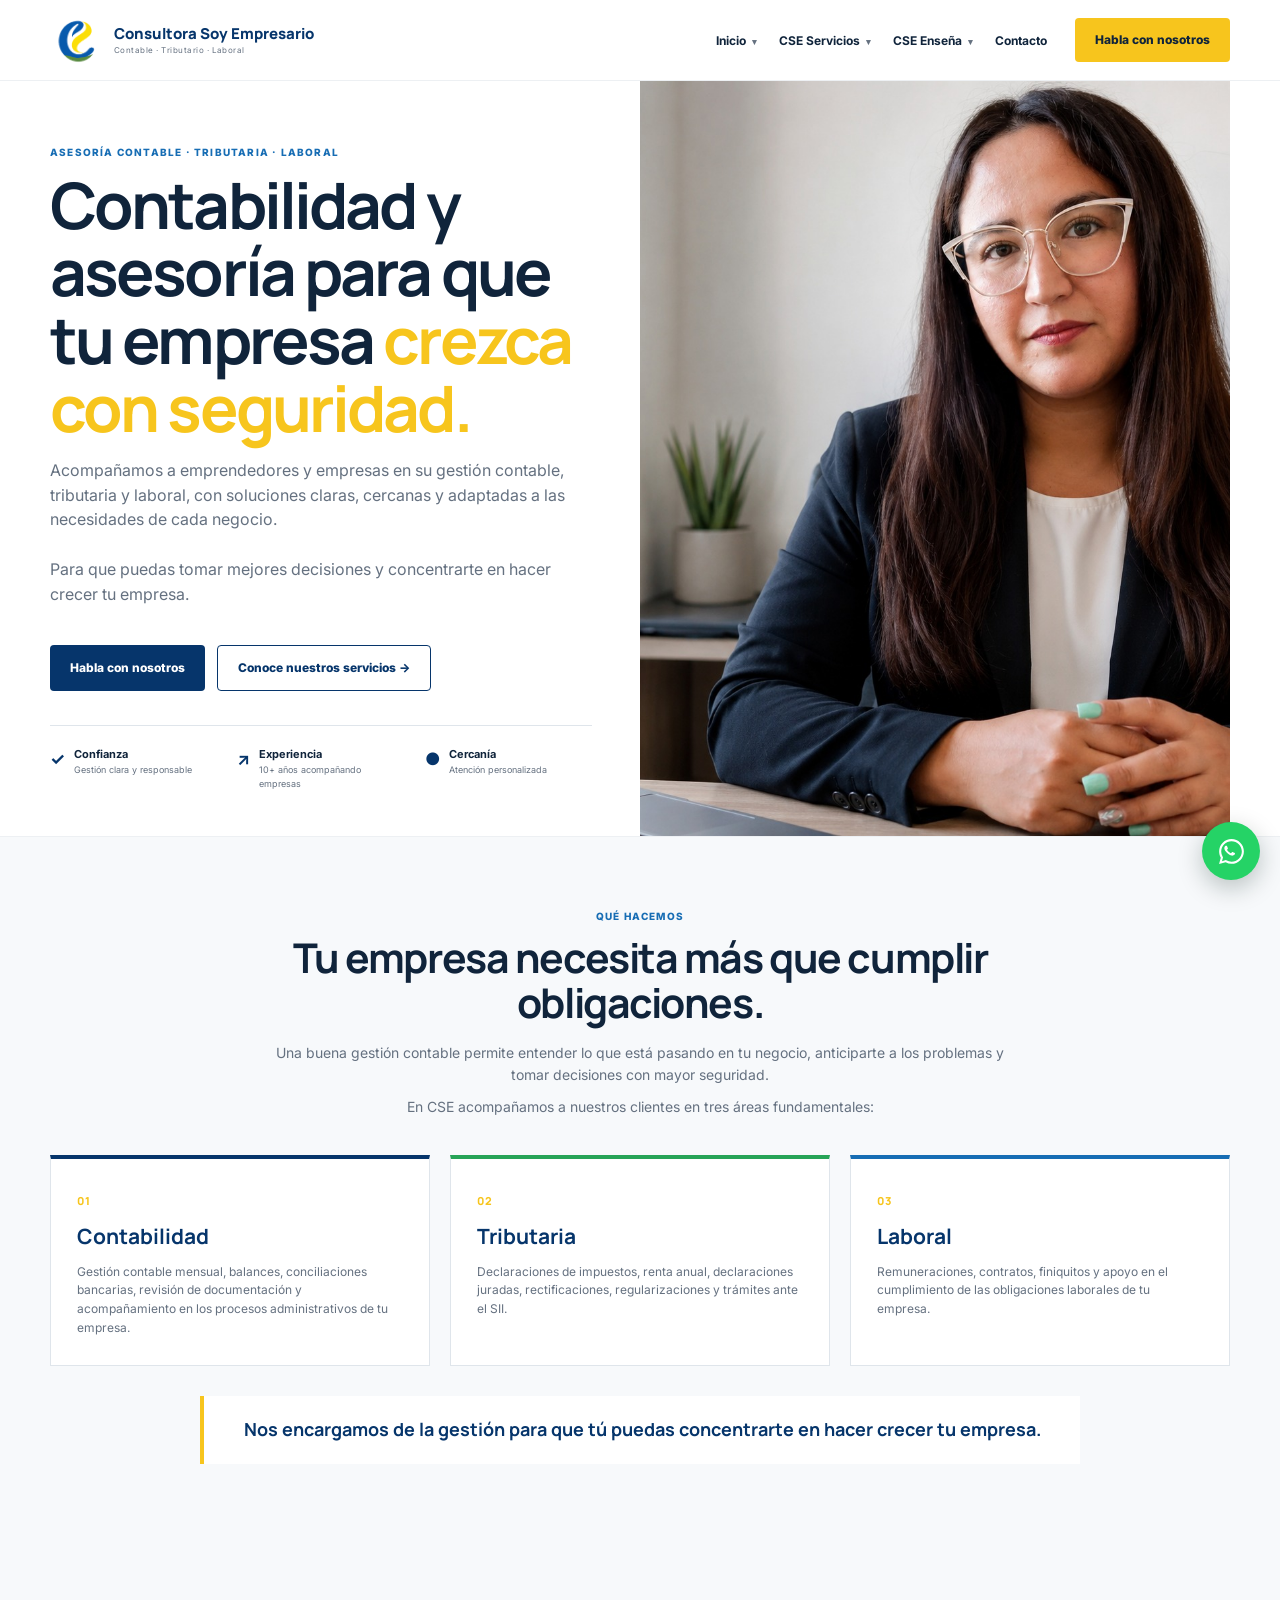
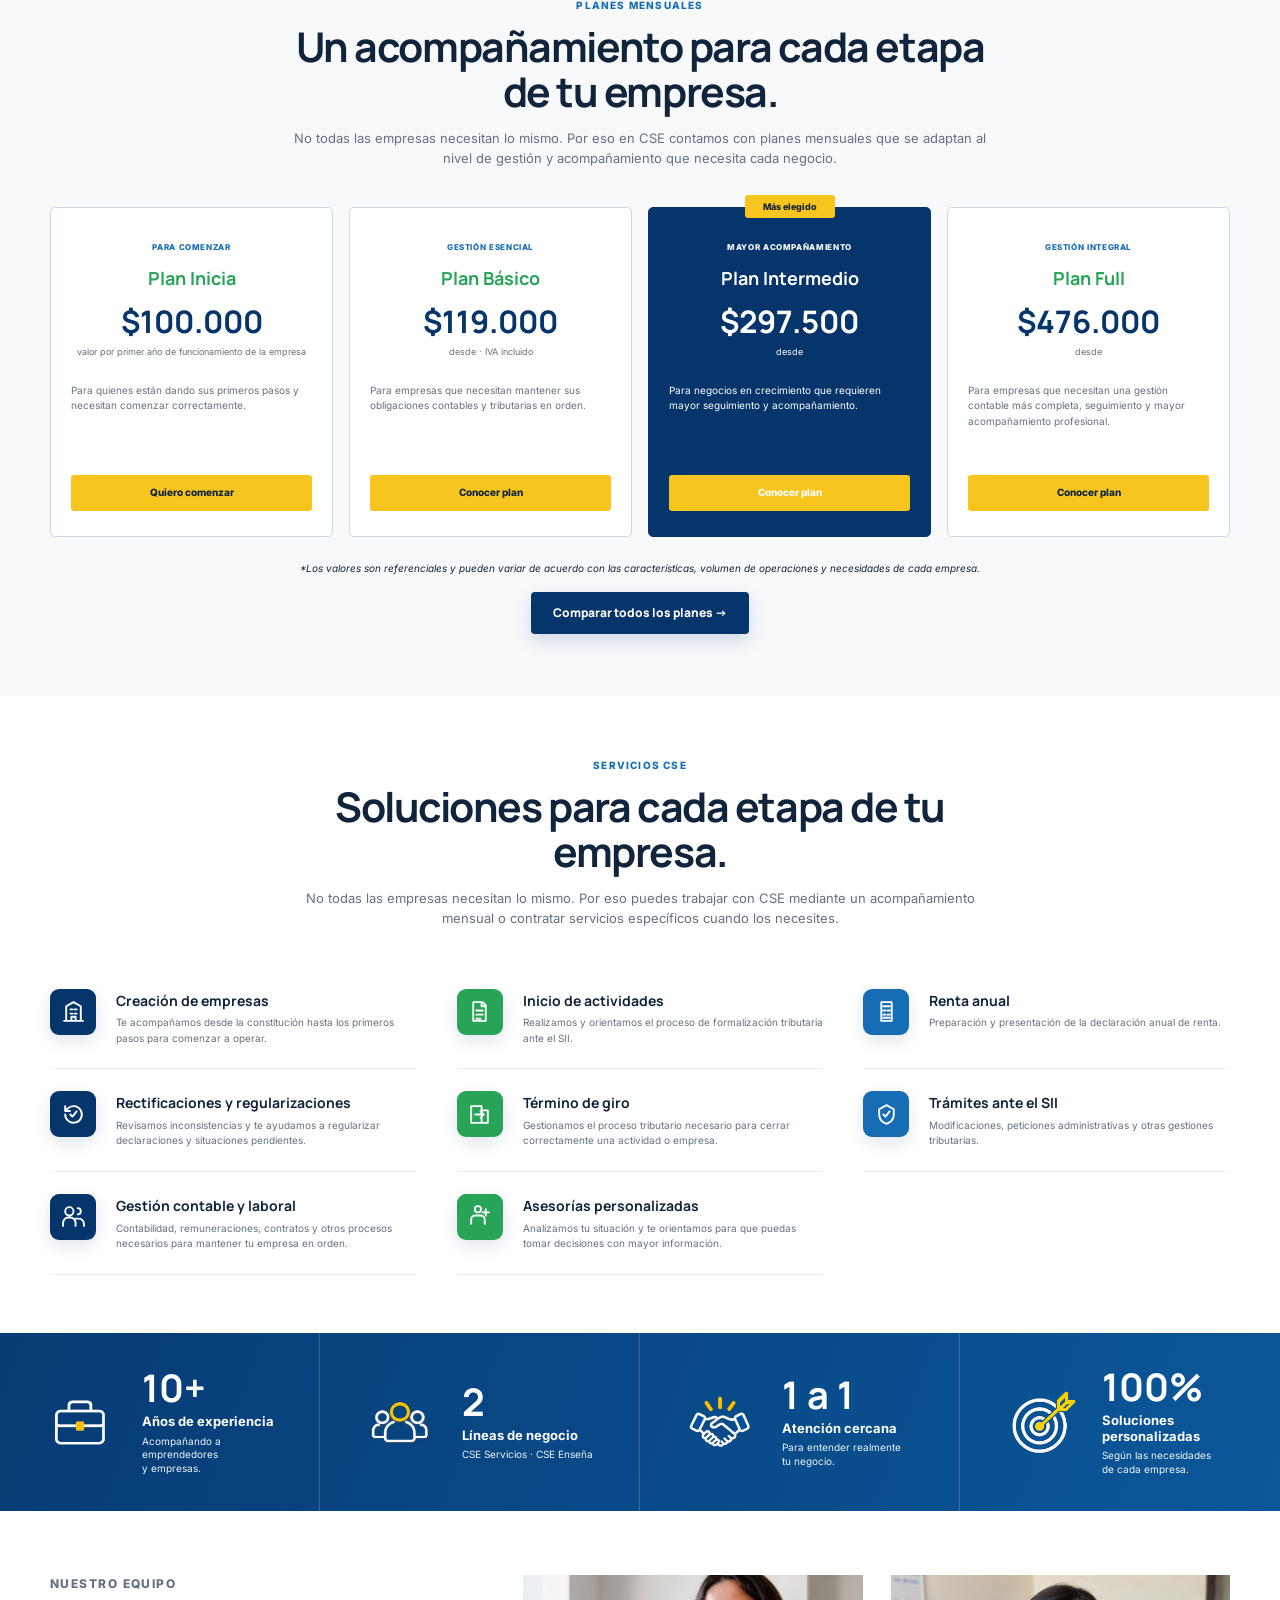
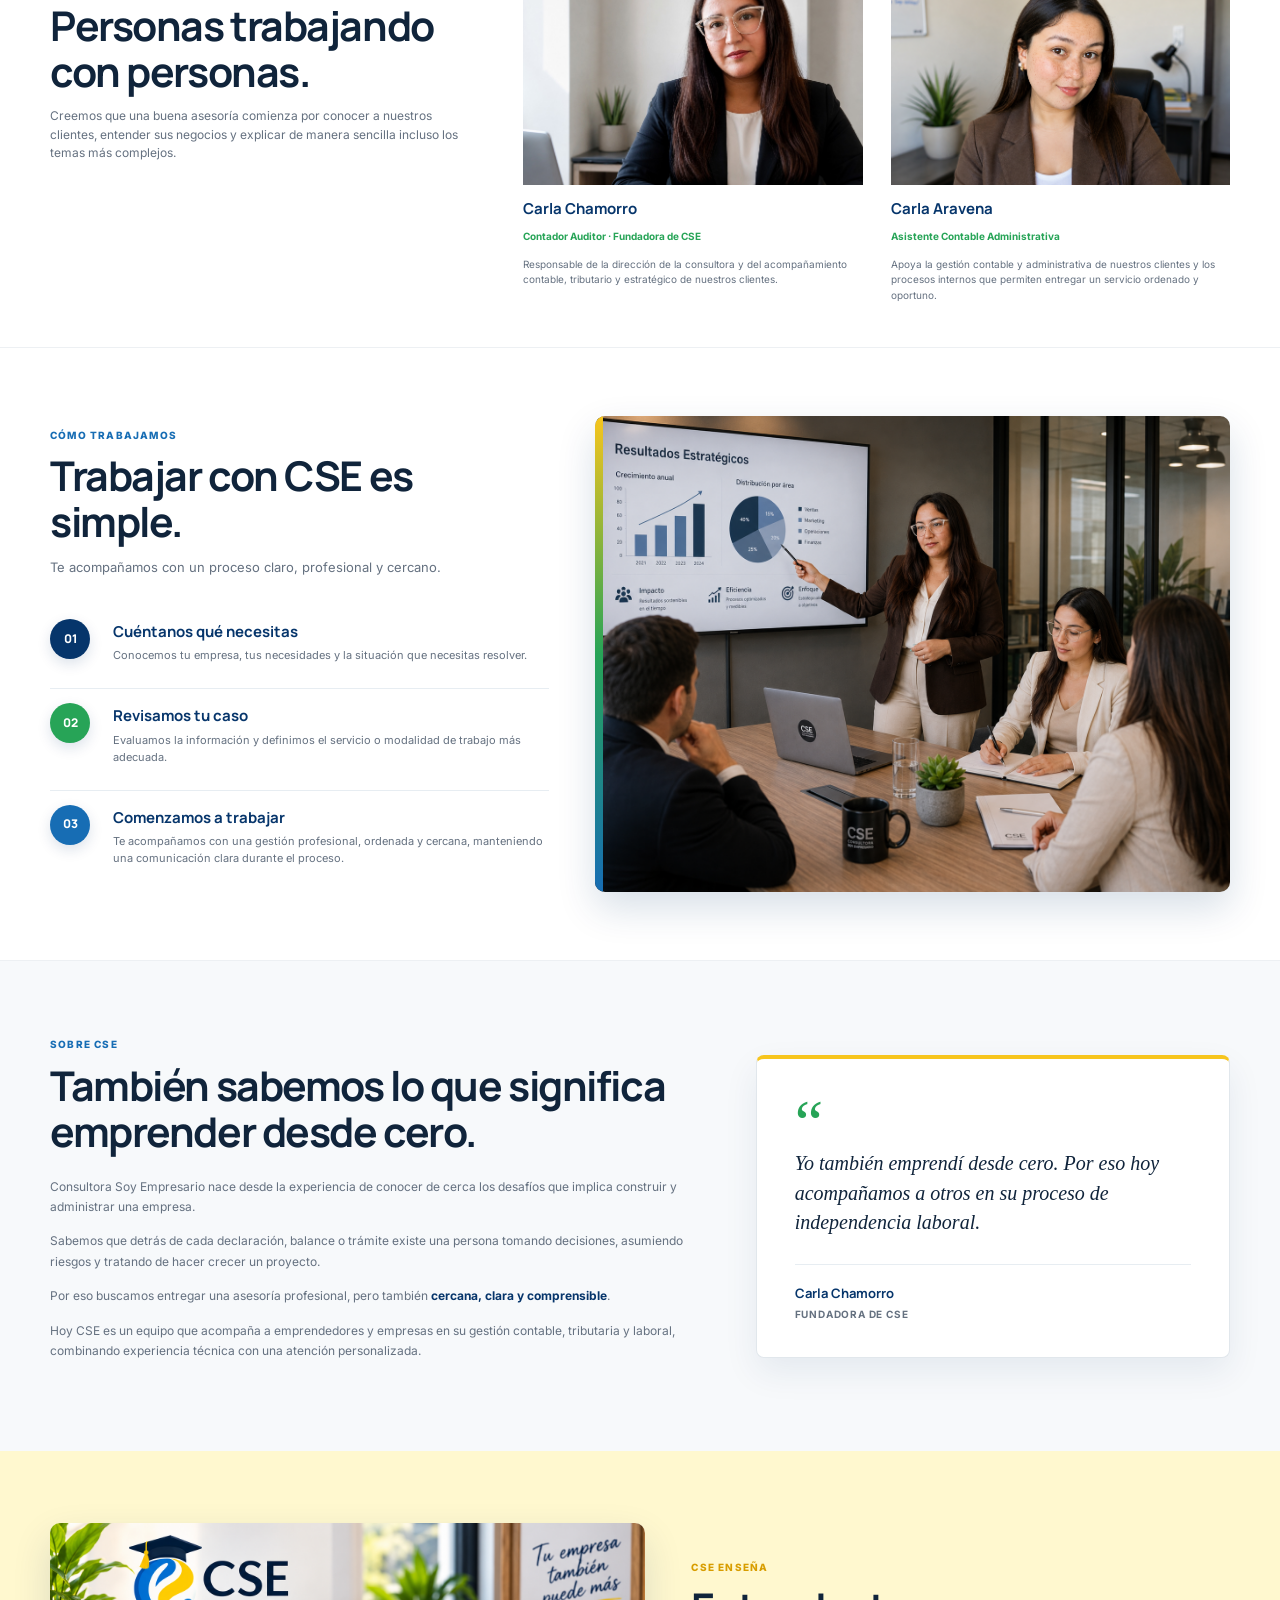
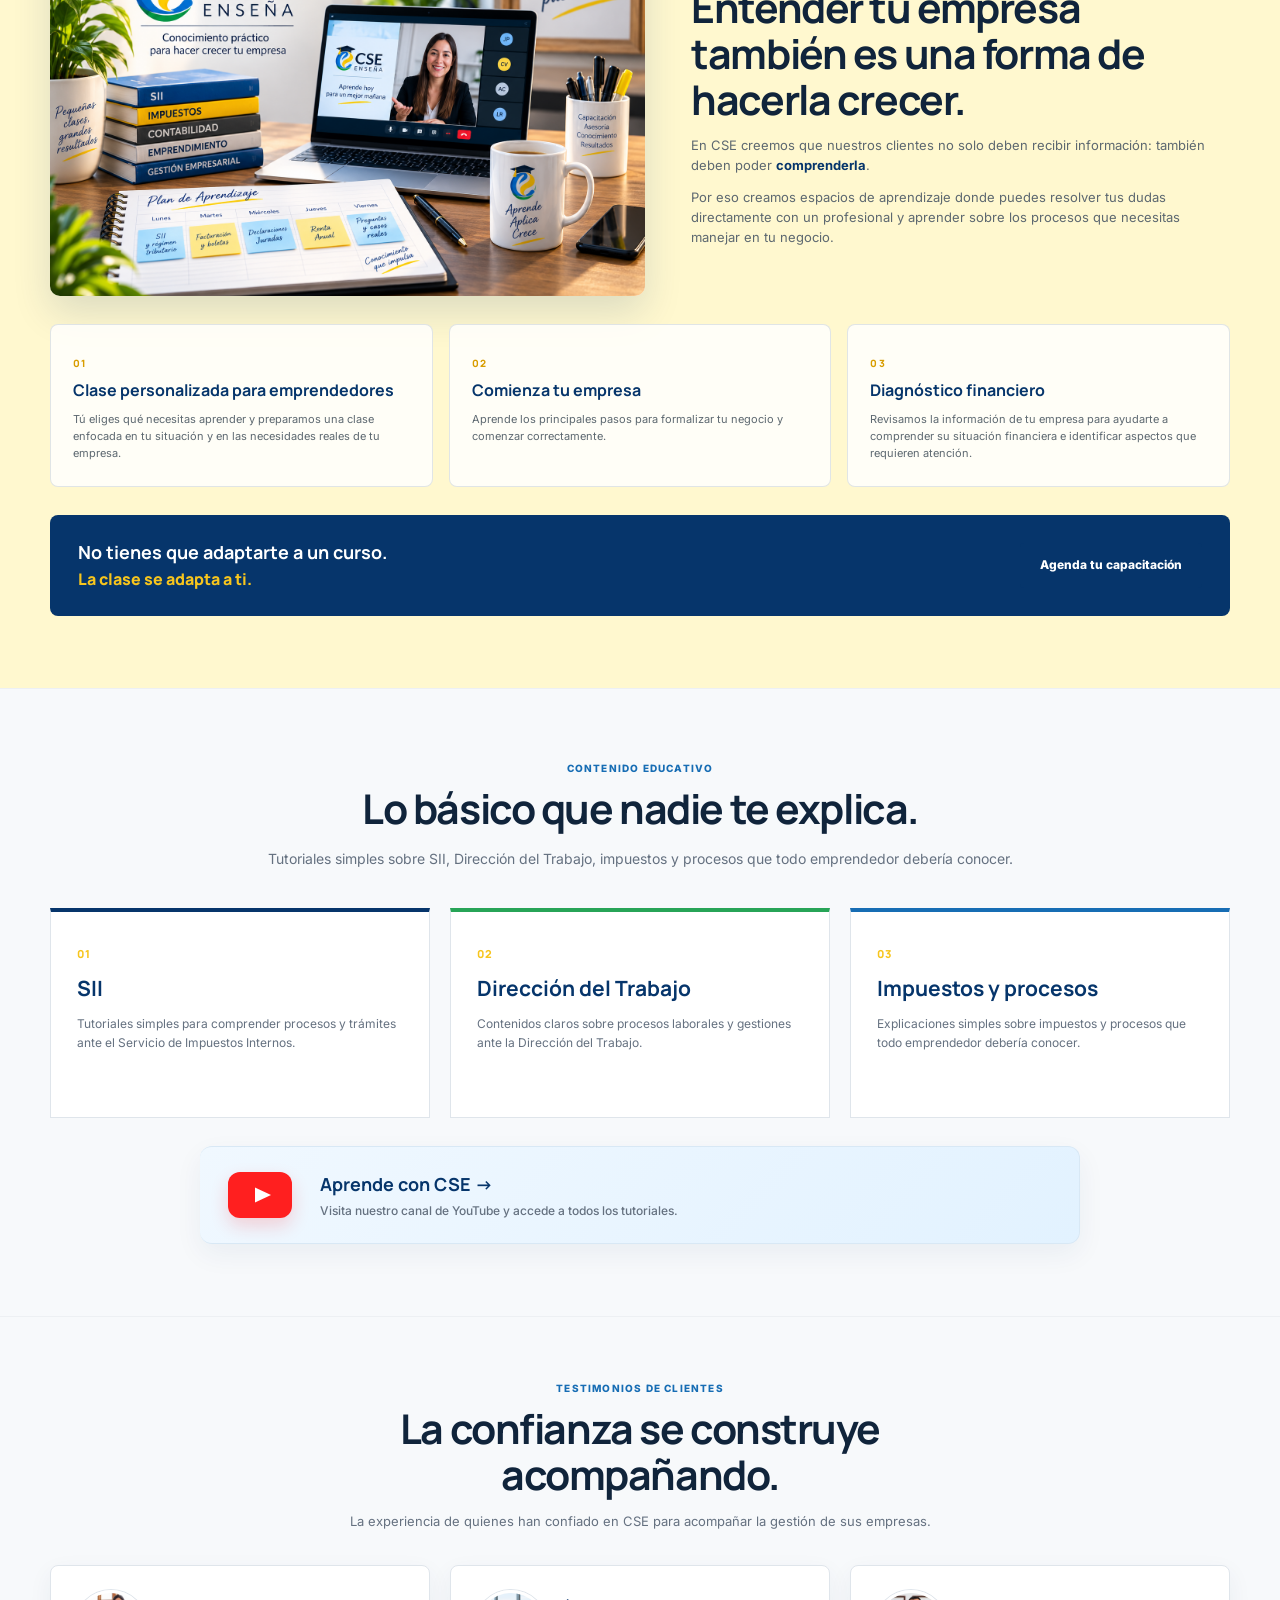
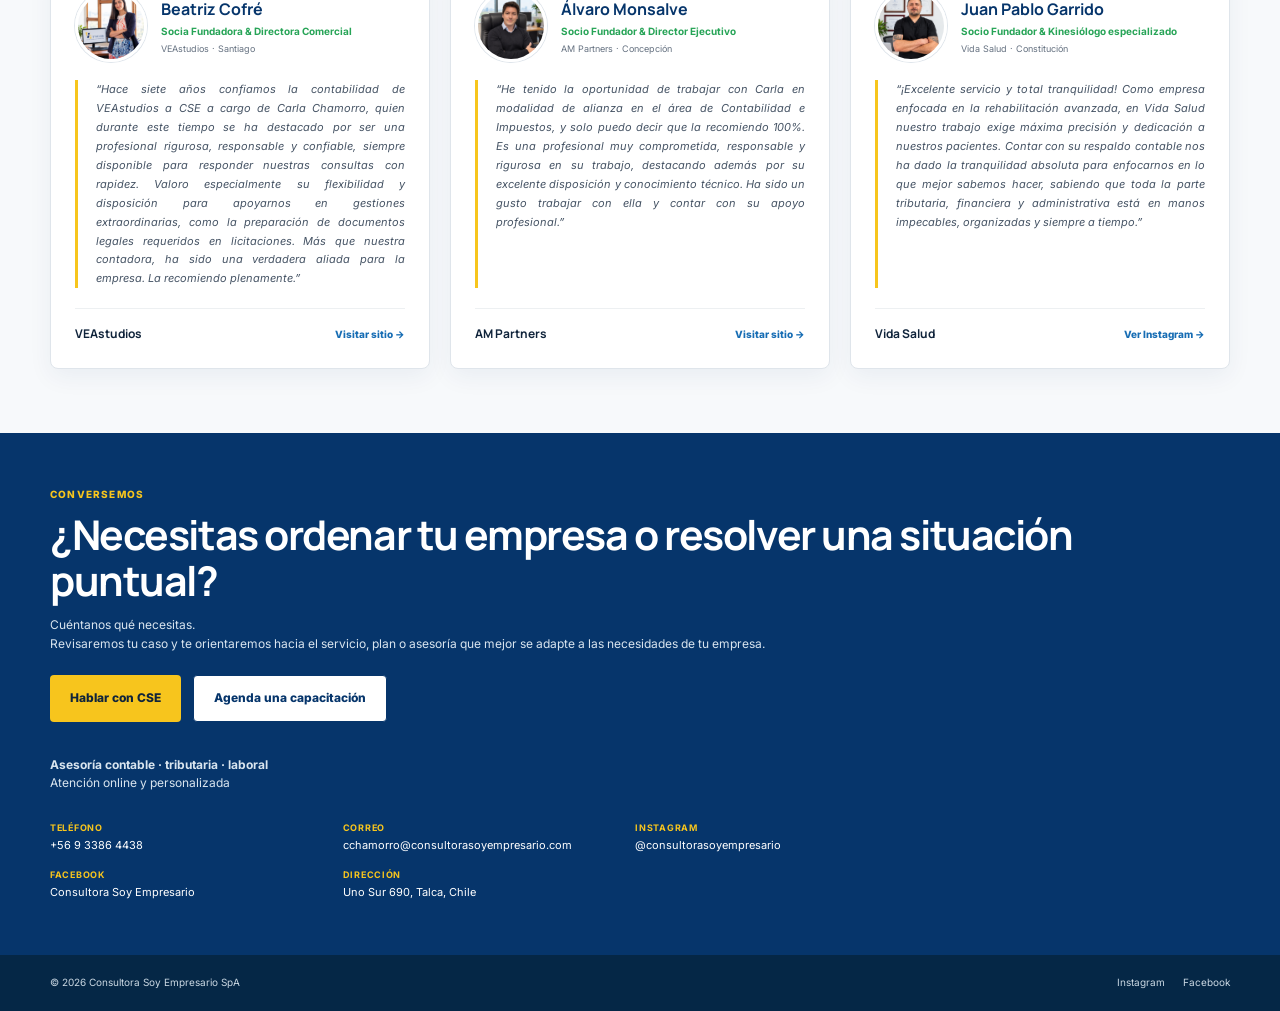
==== commit dbb6fb57: "Agrupa navegación en Inicio, CSE Servicios y CSE Enseña" ====
--- a/index.html
+++ b/index.html
@@ -1 +1 @@
-<!doctype html><html lang="es"><head><meta charset="utf-8"><meta name="viewport" content="width=device-width,initial-scale=1"><meta name="description" content="Consultora Soy Empresario ofrece asesoría contable, tributaria y laboral para emprendedores y empresas en Chile, con atención cercana, clara y personalizada."><title>Consultora Soy Empresario | Contabilidad, Tributación y Asesoría Laboral</title><link rel="preconnect" href="https://fonts.googleapis.com"><link rel="preconnect" href="https://fonts.gstatic.com" crossorigin><link href="https://fonts.googleapis.com/css2?family=Inter:wght@400;500;600;700;800&family=Manrope:wght@500;600;700;800&display=swap" rel="stylesheet"><link rel="stylesheet" href="css/styles.css?v=24"><link rel="stylesheet" href="css/testimonios.css?v=5"></head><body><header><nav class="wrap nav" id="main-nav"><a class="brand" href="#inicio" aria-label="Consultora Soy Empresario"><img class="header-logo" src="assets/brand/IMAGEN%20LOGO%20SIN%20CSE.png" alt="Logo Consultora Soy Empresario"><span class="brand-text"><strong>Consultora Soy Empresario</strong><small>Contable · Tributario · Laboral</small></span></a><button class="menu-toggle" type="button" aria-label="Abrir menú" aria-expanded="false" aria-controls="nav-links"><span></span><span></span><span></span></button><div class="links" id="nav-links"><a href="#inicio">Inicio</a><a href="#equipo">Equipo</a><a href="#planes">Planes</a><a href="#servicios">Servicios</a><a href="#academia">CSE Enseña</a><a href="#sobre-cse">Sobre CSE</a><a href="#contacto">Contacto</a></div><a class="button yellow-button desktop-cta" href="https://wa.me/56933864438?text=Hola%20Carla%2C%20vi%20la%20p%C3%A1gina%20de%20Consultora%20Soy%20Empresario%20y%20quisiera%20recibir%20m%C3%A1s%20informaci%C3%B3n." target="_blank" rel="noopener">Habla con nosotros</a></nav></header><main><section class="hero" id="inicio"><div class="wrap hero-grid"><div class="hero-copy"><p class="eyebrow">ASESORÍA CONTABLE · TRIBUTARIA · LABORAL</p><h1>Contabilidad y asesoría para que tu empresa <span>crezca con seguridad.</span></h1><p class="lead">Acompañamos a emprendedores y empresas en su gestión contable, tributaria y laboral, con soluciones claras, cercanas y adaptadas a las necesidades de cada negocio.<br><br>Para que puedas tomar mejores decisiones y concentrarte en hacer crecer tu empresa.</p><div class="actions"><a class="button" href="https://wa.me/56933864438?text=Hola%20Carla%2C%20vi%20la%20p%C3%A1gina%20de%20Consultora%20Soy%20Empresario%20y%20quisiera%20recibir%20m%C3%A1s%20informaci%C3%B3n." target="_blank" rel="noopener">Habla con nosotros</a><a class="button outline" href="#servicios">Conoce nuestros servicios →</a></div><div class="hero-benefits"><div><b>✓</b><span><strong>Confianza</strong>Gestión clara y responsable</span></div><div><b>↗</b><span><strong>Experiencia</strong>10+ años acompañando empresas</span></div><div><b>●</b><span><strong>Cercanía</strong>Atención personalizada</span></div></div></div><div class="hero-photo"><img class="carla-hero-photo" src="assets/brand/Carla_chamorro.jpeg" alt="Carla Chamorro, fundadora de Consultora Soy Empresario"></div></div></section><section class="what-we-do" id="que-hacemos"><div class="wrap"><div class="what-intro"><p class="eyebrow">QUÉ HACEMOS</p><h2>Tu empresa necesita más que cumplir obligaciones.</h2><p>Una buena gestión contable permite entender lo que está pasando en tu negocio, anticiparte a los problemas y tomar decisiones con mayor seguridad.</p><p>En CSE acompañamos a nuestros clientes en tres áreas fundamentales:</p></div><div class="what-grid"><article><span class="what-number">01</span><h3>Contabilidad</h3><p>Gestión contable mensual, balances, conciliaciones bancarias, revisión de documentación y acompañamiento en los procesos administrativos de tu empresa.</p></article><article><span class="what-number">02</span><h3>Tributaria</h3><p>Declaraciones de impuestos, renta anual, declaraciones juradas, rectificaciones, regularizaciones y trámites ante el SII.</p></article><article><span class="what-number">03</span><h3>Laboral</h3><p>Remuneraciones, contratos, finiquitos y apoyo en el cumplimiento de las obligaciones laborales de tu empresa.</p></article></div><div class="what-closing">Nos encargamos de la gestión para que tú puedas concentrarte en hacer crecer tu empresa.</div></div></section><section class="plans-section" id="planes"><div class="wrap"><div class="section-heading centered"><p class="eyebrow">PLANES MENSUALES</p><h2>Un acompañamiento para cada etapa de tu empresa.</h2><p>No todas las empresas necesitan lo mismo. Por eso en CSE contamos con planes mensuales que se adaptan al nivel de gestión y acompañamiento que necesita cada negocio.</p></div><div class="plans"><article class="plan"><p>PARA COMENZAR</p><h3>Plan Inicia</h3><strong>$100.000</strong><small>valor por primer año de funcionamiento de la empresa</small><span>Para quienes están dando sus primeros pasos y necesitan comenzar correctamente.</span><a href="https://wa.me/56933864438?text=Hola%20Carla%2C%20quiero%20comenzar%20con%20el%20Plan%20Inicia%20y%20quisiera%20recibir%20m%C3%A1s%20informaci%C3%B3n.%20Mi%20empresa%20es%20del%20rubro%3A%20__________." target="_blank">Quiero comenzar</a></article><article class="plan"><p>GESTIÓN ESENCIAL</p><h3>Plan Básico</h3><strong>$119.000</strong><small>desde · IVA incluido</small><span>Para empresas que necesitan mantener sus obligaciones contables y tributarias en orden.</span><a href="https://wa.me/56933864438?text=Hola%20Carla%2C%20me%20interesa%20el%20Plan%20B%C3%A1sico%20y%20quisiera%20conocer%20m%C3%A1s%20detalles.%20Mi%20empresa%20es%20del%20rubro%3A%20__________." target="_blank">Conocer plan</a></article><article class="plan featured"><em>Más elegido</em><p>MAYOR ACOMPAÑAMIENTO</p><h3>Plan Intermedio</h3><strong>$297.500</strong><small>desde</small><span>Para negocios en crecimiento que requieren mayor seguimiento y acompañamiento.</span><a href="https://wa.me/56933864438?text=Hola%20Carla%2C%20me%20interesa%20el%20Plan%20Intermedio%20y%20quisiera%20conocer%20m%C3%A1s%20detalles.%20Mi%20empresa%20es%20del%20rubro%3A%20__________." target="_blank">Conocer plan</a></article><article class="plan"><p>GESTIÓN INTEGRAL</p><h3>Plan Full</h3><strong>$476.000</strong><small>desde</small><span>Para empresas que necesitan una gestión contable más completa, seguimiento y mayor acompañamiento profesional.</span><a href="https://wa.me/56933864438?text=Hola%20Carla%2C%20me%20interesa%20el%20Plan%20Full%20y%20quisiera%20conocer%20m%C3%A1s%20detalles.%20Mi%20empresa%20es%20del%20rubro%3A%20__________." target="_blank">Conocer plan</a></article></div><div class="plan-help"><em>*Los valores son referenciales y pueden variar de acuerdo con las características, volumen de operaciones y necesidades de cada empresa.</em><br><br><a href="comparar-planes.html">Comparar todos los planes →</a></div></div></section><section class="services" id="servicios"><div class="wrap"><div class="section-heading centered"><p class="eyebrow">SERVICIOS CSE</p><h2>Soluciones para cada etapa de tu empresa.</h2><p>No todas las empresas necesitan lo mismo. Por eso puedes trabajar con CSE mediante un acompañamiento mensual o contratar servicios específicos cuando los necesites.</p></div><div class="services-grid"><article><i><svg viewBox="0 0 24 24"><path d="M3 21h18M5 21V7l7-4 7 4v14M9 10h2m2 0h2M9 14h2m2 0h2M10 21v-4h4v4"/></svg></i><div><h3>Creación de empresas</h3><p>Te acompañamos desde la constitución hasta los primeros pasos para comenzar a operar.</p></div></article><article><i><svg viewBox="0 0 24 24"><path d="M6 3h9l3 3v15H6zM14 3v4h4M9 11h6M9 15h6M9 19h4"/></svg></i><div><h3>Inicio de actividades</h3><p>Realizamos y orientamos el proceso de formalización tributaria ante el SII.</p></div></article><article><i><svg viewBox="0 0 24 24"><path d="M7 3h10v18H7zM9 7h6M9 11h2m2 0h2M9 15h2m2 0h2M9 18h6"/></svg></i><div><h3>Renta anual</h3><p>Preparación y presentación de la declaración anual de renta.</p></div></article><article><i><svg viewBox="0 0 24 24"><path d="M4 12a8 8 0 1 0 2.3-5.7L4 8.6M4 4v4.6h4.6M9 12l2 2 4-5"/></svg></i><div><h3>Rectificaciones y regularizaciones</h3><p>Revisamos inconsistencias y te ayudamos a regularizar declaraciones y situaciones pendientes.</p></div></article><article><i><svg viewBox="0 0 24 24"><path d="M4 4h10v16H4zM14 8h6v12h-6M8 12h8M13 9l3 3-3 3"/></svg></i><div><h3>Término de giro</h3><p>Gestionamos el proceso tributario necesario para cerrar correctamente una actividad o empresa.</p></div></article><article><i><svg viewBox="0 0 24 24"><path d="M12 3l7 4v5c0 4.5-2.8 7.4-7 9-4.2-1.6-7-4.5-7-9V7zM9 12l2 2 4-5"/></svg></i><div><h3>Trámites ante el SII</h3><p>Modificaciones, peticiones administrativas y otras gestiones tributarias.</p></div></article><article><i><svg viewBox="0 0 24 24"><path d="M8 11a4 4 0 1 0 0-8 4 4 0 0 0 0 8M16 10a3 3 0 1 0 0-6M2 21v-3a5 5 0 0 1 5-5h2a5 5 0 0 1 5 5v3M14 14h3a5 5 0 0 1 5 5v2"/></svg></i><div><h3>Gestión contable y laboral</h3><p>Contabilidad, remuneraciones, contratos y otros procesos necesarios para mantener tu empresa en orden.</p></div></article><article><i><svg viewBox="0 0 24 24"><path d="M4 19v-4a4 4 0 0 1 4-4h5a4 4 0 0 1 4 4v4M10.5 8a3 3 0 1 0 0-6 3 3 0 0 0 0 6M18 5v6M15 8h6"/></svg></i><div><h3>Asesorías personalizadas</h3><p>Analizamos tu situación y te orientamos para que puedas tomar decisiones con mayor información.</p></div></article></div></div></section><section class="stats"><div class="stats-grid"><article class="stat-card"><div class="stat-icon"><svg viewBox="0 0 64 64" aria-hidden="true"></svg></div><div class="stat-copy"><strong>10+</strong><b>Años de experiencia</b><span>Acompañando a emprendedores<br>y empresas.</span></div></article><article class="stat-card"><div class="stat-icon"><svg viewBox="0 0 64 64" aria-hidden="true"></svg></div><div class="stat-copy"><strong>2</strong><b>Líneas de negocio</b><span>CSE Servicios · CSE Enseña</span></div></article><article class="stat-card"><div class="stat-icon"><svg viewBox="0 0 64 64" aria-hidden="true"></svg></div><div class="stat-copy"><strong>1 a 1</strong><b>Atención cercana</b><span>Para entender realmente<br>tu negocio.</span></div></article><article class="stat-card"><div class="stat-icon"><svg viewBox="0 0 64 64" aria-hidden="true"></svg></div><div class="stat-copy"><strong>100%</strong><b>Soluciones personalizadas</b><span>Según las necesidades<br>de cada empresa.</span></div></article></div></section><section class="about-team" id="equipo"><div class="wrap team-layout"><div class="story team-intro"><p class="eyebrow">NUESTRO EQUIPO</p><h2>Personas trabajando con personas.</h2><p>Creemos que una buena asesoría comienza por conocer a nuestros clientes, entender sus negocios y explicar de manera sencilla incluso los temas más complejos.</p></div><article class="person"><div class="person-photo"><img class="carla-team-photo" src="assets/brand/Carla_chamorro.jpeg" alt="Carla Chamorro"></div><h3>Carla Chamorro</h3><b>Contador Auditor · Fundadora de CSE</b><p>Responsable de la dirección de la consultora y del acompañamiento contable, tributario y estratégico de nuestros clientes.</p></article><article class="person"><div class="person-photo"><img class="carla-team-photo" src="assets/brand/Carla%20Aravena.png" alt="Carla Aravena"></div><h3>Carla Aravena</h3><b>Asistente Contable Administrativa</b><p>Apoya la gestión contable y administrativa de nuestros clientes y los procesos internos que permiten entregar un servicio ordenado y oportuno.</p></article></div></section><section class="how-we-work" id="como-trabajamos"><div class="wrap how-grid"><div class="how-copy"><p class="eyebrow">CÓMO TRABAJAMOS</p><h2>Trabajar con CSE es simple.</h2><p class="how-lead">Te acompañamos con un proceso claro, profesional y cercano.</p><div class="how-steps"><article class="how-step"><span class="how-step-number">01</span><div><h3>Cuéntanos qué necesitas</h3><p>Conocemos tu empresa, tus necesidades y la situación que necesitas resolver.</p></div></article><article class="how-step"><span class="how-step-number">02</span><div><h3>Revisamos tu caso</h3><p>Evaluamos la información y definimos el servicio o modalidad de trabajo más adecuada.</p></div></article><article class="how-step"><span class="how-step-number">03</span><div><h3>Comenzamos a trabajar</h3><p>Te acompañamos con una gestión profesional, ordenada y cercana, manteniendo una comunicación clara durante el proceso.</p></div></article></div></div><div class="how-photo"><img src="assets/brand/IMG_9280.png" alt="Reunión de asesoría de Consultora Soy Empresario con clientes"></div></div></section><section class="about-cse" id="sobre-cse"><div class="wrap about-cse-grid"><div class="about-cse-copy"><p class="eyebrow">SOBRE CSE</p><h2>También sabemos lo que significa emprender desde cero.</h2><p>Consultora Soy Empresario nace desde la experiencia de conocer de cerca los desafíos que implica construir y administrar una empresa.</p><p>Sabemos que detrás de cada declaración, balance o trámite existe una persona tomando decisiones, asumiendo riesgos y tratando de hacer crecer un proyecto.</p><p>Por eso buscamos entregar una asesoría profesional, pero también <strong>cercana, clara y comprensible</strong>.</p><p>Hoy CSE es un equipo que acompaña a emprendedores y empresas en su gestión contable, tributaria y laboral, combinando experiencia técnica con una atención personalizada.</p></div><aside class="about-cse-quote"><span class="quote-mark">“</span><blockquote>Yo también emprendí desde cero. Por eso hoy acompañamos a otros en su proceso de independencia laboral.</blockquote><div class="quote-signature"><strong>Carla Chamorro</strong><span>Fundadora de CSE</span></div></aside></div></section><section class="academy" id="academia"><div class="wrap academy-shell"><div class="academy-top"><div class="academy-media"><img src="assets/brand/cse%20ense%C3%B1a_Aprendizaje.png" alt="CSE Enseña - aprendizaje práctico para emprendedores y empresas"></div><div class="academy-copy"><p class="eyebrow yellow">CSE ENSEÑA</p><h2>Entender tu empresa también es una forma de hacerla crecer.</h2><p>En CSE creemos que nuestros clientes no solo deben recibir información: también deben poder <strong>comprenderla</strong>.</p><p>Por eso creamos espacios de aprendizaje donde puedes resolver tus dudas directamente con un profesional y aprender sobre los procesos que necesitas manejar en tu negocio.</p></div></div><div class="academy-options"><article><span>01</span><h3>Clase personalizada para emprendedores</h3><p>Tú eliges qué necesitas aprender y preparamos una clase enfocada en tu situación y en las necesidades reales de tu empresa.</p></article><article><span>02</span><h3>Comienza tu empresa</h3><p>Aprende los principales pasos para formalizar tu negocio y comenzar correctamente.</p></article><article><span>03</span><h3>Diagnóstico financiero</h3><p>Revisamos la información de tu empresa para ayudarte a comprender su situación financiera e identificar aspectos que requieren atención.</p></article></div><div class="academy-bottom"><div class="academy-message"><strong>No tienes que adaptarte a un curso.</strong><span>La clase se adapta a ti.</span></div><a class="button academy-button" href="https://encuadrado.com/p/carla-chamorro" target="_blank" rel="noopener">Agenda tu capacitación</a></div></div></section><section class="what-we-do" id="contenido-educativo"><div class="wrap"><div class="what-intro"><p class="eyebrow">CONTENIDO EDUCATIVO</p><h2>Lo básico que nadie te explica.</h2><p>Tutoriales simples sobre SII, Dirección del Trabajo, impuestos y procesos que todo emprendedor debería conocer.</p></div><div class="what-grid"><article><span class="what-number">01</span><h3>SII</h3><p>Tutoriales simples para comprender procesos y trámites ante el Servicio de Impuestos Internos.</p></article><article><span class="what-number">02</span><h3>Dirección del Trabajo</h3><p>Contenidos claros sobre procesos laborales y gestiones ante la Dirección del Trabajo.</p></article><article><span class="what-number">03</span><h3>Impuestos y procesos</h3><p>Explicaciones simples sobre impuestos y procesos que todo emprendedor debería conocer.</p></article></div><a class="what-closing" href="https://youtube.com/@cseensena?si=bBdfh_5M2-xt8bLf" target="_blank" rel="noopener">Aprende con CSE →</a></div></section><section class="testimonials" id="testimonios"><div class="wrap"><div class="section-heading centered"><p class="eyebrow">TESTIMONIOS DE CLIENTES</p><h2>La confianza se construye acompañando.</h2><p>La experiencia de quienes han confiado en CSE para acompañar la gestión de sus empresas.</p></div><div class="testimonials-grid"><article class="testimonial-card"><div class="testimonial-top"><img class="testimonial-photo" src="assets/testimonios/Beatriz_Cofre.png" alt="Beatriz Cofré"><div class="testimonial-person"><h3>Beatriz Cofré</h3><strong>Socia Fundadora &amp; Directora Comercial</strong><span>VEAstudios · Santiago</span></div></div><p class="testimonial-quote">“Hace siete años confiamos la contabilidad de VEAstudios a CSE a cargo de Carla Chamorro, quien durante este tiempo se ha destacado por ser una profesional rigurosa, responsable y confiable, siempre disponible para responder nuestras consultas con rapidez. Valoro especialmente su flexibilidad y disposición para apoyarnos en gestiones extraordinarias, como la preparación de documentos legales requeridos en licitaciones. Más que nuestra contadora, ha sido una verdadera aliada para la empresa. La recomiendo plenamente.”</p><div class="testimonial-company"><b>VEAstudios</b><a class="testimonial-link" href="https://veastudios.cl/" target="_blank" rel="noopener">Visitar sitio →</a></div></article><article class="testimonial-card"><div class="testimonial-top"><img class="testimonial-photo" src="assets/testimonios/Alvaro_Monsalve.jpg" alt="Álvaro Monsalve"><div class="testimonial-person"><h3>Álvaro Monsalve</h3><strong>Socio Fundador &amp; Director Ejecutivo</strong><span>AM Partners · Concepción</span></div></div><p class="testimonial-quote">“He tenido la oportunidad de trabajar con Carla en modalidad de alianza en el área de Contabilidad e Impuestos, y solo puedo decir que la recomiendo 100%. Es una profesional muy comprometida, responsable y rigurosa en su trabajo, destacando además por su excelente disposición y conocimiento técnico. Ha sido un gusto trabajar con ella y contar con su apoyo profesional.”</p><div class="testimonial-company"><b>AM Partners</b><a class="testimonial-link" href="https://ampartners.cl/" target="_blank" rel="noopener">Visitar sitio →</a></div></article><article class="testimonial-card"><div class="testimonial-top"><img class="testimonial-photo" src="assets/testimonios/Juan_Pablo_Garrido.png" alt="Juan Pablo Garrido"><div class="testimonial-person"><h3>Juan Pablo Garrido</h3><strong>Socio Fundador &amp; Kinesiólogo especializado</strong><span>Vida Salud · Constitución</span></div></div><p class="testimonial-quote">“¡Excelente servicio y total tranquilidad! Como empresa enfocada en la rehabilitación avanzada, en Vida Salud nuestro trabajo exige máxima precisión y dedicación a nuestros pacientes. Contar con su respaldo contable nos ha dado la tranquilidad absoluta para enfocarnos en lo que mejor sabemos hacer, sabiendo que toda la parte tributaria, financiera y administrativa está en manos impecables, organizadas y siempre a tiempo.”</p><div class="testimonial-company"><b>Vida Salud</b><a class="testimonial-link" href="https://www.instagram.com/vidasalud.21?utm_source=ig_web_button_share_sheet&amp;stkn=ZDNlZDc0MzIxNw==" target="_blank" rel="noopener">Ver Instagram →</a></div></article></div></div></section><section class="contact" id="contacto"><div class="wrap contact-grid"><div><p class="eyebrow yellow">CONVERSEMOS</p><h2>¿Necesitas ordenar tu empresa o resolver una situación puntual?</h2><p>Cuéntanos qué necesitas.<br>Revisaremos tu caso y te orientaremos hacia el servicio, plan o asesoría que mejor se adapte a las necesidades de tu empresa.</p><div class="actions"><a class="button yellow-button" href="https://wa.me/56933864438?text=Hola%20Carla%2C%20vi%20la%20p%C3%A1gina%20de%20Consultora%20Soy%20Empresario%20y%20quisiera%20recibir%20orientaci%C3%B3n%20sobre%20mi%20empresa." target="_blank" rel="noopener">Hablar con CSE</a><a class="button outline" href="https://encuadrado.com/p/carla-chamorro" target="_blank" rel="noopener">Agenda una capacitación</a></div><p><strong>Asesoría contable · tributaria · laboral</strong><br>Atención online y personalizada</p><div class="contact-links"><a href="tel:+56933864438"><b>Teléfono</b><span>+56 9 3386 4438</span></a><a href="mailto:cchamorro@consultorasoyempresario.com"><b>Correo</b><span>cchamorro@consultorasoyempresario.com</span></a><a href="https://www.instagram.com/consultorasoyempresario?igsi=MXR3NWFsYzFrNzcybQ==" target="_blank" rel="noopener"><b>Instagram</b><span>@consultorasoyempresario</span></a><a href="https://www.facebook.com/share/19qrt7xo6N/?mibextid=wwXIfr" target="_blank" rel="noopener"><b>Facebook</b><span>Consultora Soy Empresario</span></a><div><b>Dirección</b><span>Uno Sur 690, Talca, Chile</span></div></div></div></div></section></main><footer><div class="wrap footer"><span>© 2026 Consultora Soy Empresario SpA</span><div class="footer-social"><a href="https://www.instagram.com/consultorasoyempresario?igsi=MXR3NWFsYzFrNzcybQ==" target="_blank" rel="noopener">Instagram</a><a href="https://www.facebook.com/share/19qrt7xo6N/?mibextid=wwXIfr" target="_blank" rel="noopener">Facebook</a></div></div></footer><a class="whatsapp-float" href="https://wa.me/56933864438?text=Hola%20Carla%2C%20vi%20la%20p%C3%A1gina%20de%20Consultora%20Soy%20Empresario%20y%20quisiera%20hacer%20una%20consulta." target="_blank" rel="noopener" aria-label="WhatsApp"><svg viewBox="0 0 32 32" aria-hidden="true"><path d="M19.11 17.34c-.27-.14-1.6-.79-1.85-.88-.25-.09-.43-.14-.61.14-.18.27-.7.88-.86 1.06-.16.18-.32.2-.59.07-.27-.14-1.15-.42-2.19-1.35-.81-.72-1.36-1.61-1.52-1.88-.16-.27-.02-.42.12-.55.12-.12.27-.32.41-.48.14-.16.18-.27.27-.45.09-.18.05-.34-.02-.48-.07-.14-.61-1.47-.84-2.01-.22-.53-.45-.46-.61-.47h-.52c-.18 0-.48.07-.73.34-.25.27-.95.93-.95 2.26 0 1.33.97 2.62 1.1 2.8.14.18 1.9 2.9 4.61 4.07.64.28 1.15.45 1.54.57.65.21 1.24.18 1.7.11.52-.08 1.6-.65 1.83-1.28.23-.63.23-1.17.16-1.28-.07-.11-.25-.18-.52-.32zM16.03 3.2c-7.05 0-12.78 5.72-12.78 12.77 0 2.25.59 4.45 1.71 6.39L3.14 29l6.8-1.78a12.75 12.75 0 0 0 6.08 1.55h.01c7.04 0 12.77-5.73 12.77-12.78S23.07 3.2 16.03 3.2zm0 23.41h-.01a10.6 10.6 0 0 1-5.4-1.48l-.39-.23-4.04 1.06 1.08-3.94-.25-.4a10.59 10.59 0 0 1-1.63-5.65c0-5.86 4.77-10.63 10.64-10.63 5.86 0 10.63 4.77 10.63 10.64 0 5.86-4.77 10.63-10.63 10.63z"/></svg></a><script>const toggle=document.querySelector('.menu-toggle');const nav=document.querySelector('#main-nav');const links=document.querySelectorAll('#nav-links a');if(toggle&&nav){toggle.addEventListener('click',()=>{const open=nav.classList.toggle('nav-menu-open');toggle.setAttribute('aria-expanded',open?'true':'false');toggle.setAttribute('aria-label',open?'Cerrar menú':'Abrir menú')});links.forEach(link=>link.addEventListener('click',()=>{nav.classList.remove('nav-menu-open');toggle.setAttribute('aria-expanded','false');toggle.setAttribute('aria-label','Abrir menú')}));}</script></body></html>+<!doctype html><html lang="es"><head><meta charset="utf-8"><meta name="viewport" content="width=device-width,initial-scale=1"><meta name="description" content="Consultora Soy Empresario ofrece asesoría contable, tributaria y laboral para emprendedores y empresas en Chile, con atención cercana, clara y personalizada."><title>Consultora Soy Empresario | Contabilidad, Tributación y Asesoría Laboral</title><link rel="preconnect" href="https://fonts.googleapis.com"><link rel="preconnect" href="https://fonts.gstatic.com" crossorigin><link href="https://fonts.googleapis.com/css2?family=Inter:wght@400;500;600;700;800&family=Manrope:wght@500;600;700;800&display=swap" rel="stylesheet"><link rel="stylesheet" href="css/styles.css?v=24"><link rel="stylesheet" href="css/testimonios.css?v=5"><link rel="stylesheet" href="css/nav-groups.css?v=1"></head><body><header><nav class="wrap nav" id="main-nav"><a class="brand" href="#inicio" aria-label="Consultora Soy Empresario"><img class="header-logo" src="assets/brand/IMAGEN%20LOGO%20SIN%20CSE.png" alt="Logo Consultora Soy Empresario"><span class="brand-text"><strong>Consultora Soy Empresario</strong><small>Contable · Tributario · Laboral</small></span></a><button class="menu-toggle" type="button" aria-label="Abrir menú" aria-expanded="false" aria-controls="nav-links"><span></span><span></span><span></span></button><div class="links" id="nav-links"><details class="nav-group"><summary>Inicio</summary><div class="nav-submenu"><a href="#inicio">Inicio</a><a href="#sobre-cse">Sobre CSE</a><a href="#equipo">Equipo</a><a href="#testimonios">Reseñas</a></div></details><details class="nav-group"><summary>CSE Servicios</summary><div class="nav-submenu"><a href="#planes">Planes</a><a href="#servicios">Servicios</a></div></details><details class="nav-group"><summary>CSE Enseña</summary><div class="nav-submenu"><a href="#academia">CSE Enseña</a><a href="#contenido-educativo">Canal YouTube</a></div></details><a class="nav-direct" href="#contacto">Contacto</a></div><a class="button yellow-button desktop-cta" href="https://wa.me/56933864438?text=Hola%20Carla%2C%20vi%20la%20p%C3%A1gina%20de%20Consultora%20Soy%20Empresario%20y%20quisiera%20recibir%20m%C3%A1s%20informaci%C3%B3n." target="_blank" rel="noopener">Habla con nosotros</a></nav></header><main><section class="hero" id="inicio"><div class="wrap hero-grid"><div class="hero-copy"><p class="eyebrow">ASESORÍA CONTABLE · TRIBUTARIA · LABORAL</p><h1>Contabilidad y asesoría para que tu empresa <span>crezca con seguridad.</span></h1><p class="lead">Acompañamos a emprendedores y empresas en su gestión contable, tributaria y laboral, con soluciones claras, cercanas y adaptadas a las necesidades de cada negocio.<br><br>Para que puedas tomar mejores decisiones y concentrarte en hacer crecer tu empresa.</p><div class="actions"><a class="button" href="https://wa.me/56933864438?text=Hola%20Carla%2C%20vi%20la%20p%C3%A1gina%20de%20Consultora%20Soy%20Empresario%20y%20quisiera%20recibir%20m%C3%A1s%20informaci%C3%B3n." target="_blank" rel="noopener">Habla con nosotros</a><a class="button outline" href="#servicios">Conoce nuestros servicios →</a></div><div class="hero-benefits"><div><b>✓</b><span><strong>Confianza</strong>Gestión clara y responsable</span></div><div><b>↗</b><span><strong>Experiencia</strong>10+ años acompañando empresas</span></div><div><b>●</b><span><strong>Cercanía</strong>Atención personalizada</span></div></div></div><div class="hero-photo"><img class="carla-hero-photo" src="assets/brand/Carla_chamorro.jpeg" alt="Carla Chamorro, fundadora de Consultora Soy Empresario"></div></div></section><section class="what-we-do" id="que-hacemos"><div class="wrap"><div class="what-intro"><p class="eyebrow">QUÉ HACEMOS</p><h2>Tu empresa necesita más que cumplir obligaciones.</h2><p>Una buena gestión contable permite entender lo que está pasando en tu negocio, anticiparte a los problemas y tomar decisiones con mayor seguridad.</p><p>En CSE acompañamos a nuestros clientes en tres áreas fundamentales:</p></div><div class="what-grid"><article><span class="what-number">01</span><h3>Contabilidad</h3><p>Gestión contable mensual, balances, conciliaciones bancarias, revisión de documentación y acompañamiento en los procesos administrativos de tu empresa.</p></article><article><span class="what-number">02</span><h3>Tributaria</h3><p>Declaraciones de impuestos, renta anual, declaraciones juradas, rectificaciones, regularizaciones y trámites ante el SII.</p></article><article><span class="what-number">03</span><h3>Laboral</h3><p>Remuneraciones, contratos, finiquitos y apoyo en el cumplimiento de las obligaciones laborales de tu empresa.</p></article></div><div class="what-closing">Nos encargamos de la gestión para que tú puedas concentrarte en hacer crecer tu empresa.</div></div></section><section class="plans-section" id="planes"><div class="wrap"><div class="section-heading centered"><p class="eyebrow">PLANES MENSUALES</p><h2>Un acompañamiento para cada etapa de tu empresa.</h2><p>No todas las empresas necesitan lo mismo. Por eso en CSE contamos con planes mensuales que se adaptan al nivel de gestión y acompañamiento que necesita cada negocio.</p></div><div class="plans"><article class="plan"><p>PARA COMENZAR</p><h3>Plan Inicia</h3><strong>$100.000</strong><small>valor por primer año de funcionamiento de la empresa</small><span>Para quienes están dando sus primeros pasos y necesitan comenzar correctamente.</span><a href="https://wa.me/56933864438?text=Hola%20Carla%2C%20quiero%20comenzar%20con%20el%20Plan%20Inicia%20y%20quisiera%20recibir%20m%C3%A1s%20informaci%C3%B3n.%20Mi%20empresa%20es%20del%20rubro%3A%20__________." target="_blank">Quiero comenzar</a></article><article class="plan"><p>GESTIÓN ESENCIAL</p><h3>Plan Básico</h3><strong>$119.000</strong><small>desde · IVA incluido</small><span>Para empresas que necesitan mantener sus obligaciones contables y tributarias en orden.</span><a href="https://wa.me/56933864438?text=Hola%20Carla%2C%20me%20interesa%20el%20Plan%20B%C3%A1sico%20y%20quisiera%20conocer%20m%C3%A1s%20detalles.%20Mi%20empresa%20es%20del%20rubro%3A%20__________." target="_blank">Conocer plan</a></article><article class="plan featured"><em>Más elegido</em><p>MAYOR ACOMPAÑAMIENTO</p><h3>Plan Intermedio</h3><strong>$297.500</strong><small>desde</small><span>Para negocios en crecimiento que requieren mayor seguimiento y acompañamiento.</span><a href="https://wa.me/56933864438?text=Hola%20Carla%2C%20me%20interesa%20el%20Plan%20Intermedio%20y%20quisiera%20conocer%20m%C3%A1s%20detalles.%20Mi%20empresa%20es%20del%20rubro%3A%20__________." target="_blank">Conocer plan</a></article><article class="plan"><p>GESTIÓN INTEGRAL</p><h3>Plan Full</h3><strong>$476.000</strong><small>desde</small><span>Para empresas que necesitan una gestión contable más completa, seguimiento y mayor acompañamiento profesional.</span><a href="https://wa.me/56933864438?text=Hola%20Carla%2C%20me%20interesa%20el%20Plan%20Full%20y%20quisiera%20conocer%20m%C3%A1s%20detalles.%20Mi%20empresa%20es%20del%20rubro%3A%20__________." target="_blank">Conocer plan</a></article></div><div class="plan-help"><em>*Los valores son referenciales y pueden variar de acuerdo con las características, volumen de operaciones y necesidades de cada empresa.</em><br><br><a href="comparar-planes.html">Comparar todos los planes →</a></div></div></section><section class="services" id="servicios"><div class="wrap"><div class="section-heading centered"><p class="eyebrow">SERVICIOS CSE</p><h2>Soluciones para cada etapa de tu empresa.</h2><p>No todas las empresas necesitan lo mismo. Por eso puedes trabajar con CSE mediante un acompañamiento mensual o contratar servicios específicos cuando los necesites.</p></div><div class="services-grid"><article><i><svg viewBox="0 0 24 24"><path d="M3 21h18M5 21V7l7-4 7 4v14M9 10h2m2 0h2M9 14h2m2 0h2M10 21v-4h4v4"/></svg></i><div><h3>Creación de empresas</h3><p>Te acompañamos desde la constitución hasta los primeros pasos para comenzar a operar.</p></div></article><article><i><svg viewBox="0 0 24 24"><path d="M6 3h9l3 3v15H6zM14 3v4h4M9 11h6M9 15h6M9 19h4"/></svg></i><div><h3>Inicio de actividades</h3><p>Realizamos y orientamos el proceso de formalización tributaria ante el SII.</p></div></article><article><i><svg viewBox="0 0 24 24"><path d="M7 3h10v18H7zM9 7h6M9 11h2m2 0h2M9 15h2m2 0h2M9 18h6"/></svg></i><div><h3>Renta anual</h3><p>Preparación y presentación de la declaración anual de renta.</p></div></article><article><i><svg viewBox="0 0 24 24"><path d="M4 12a8 8 0 1 0 2.3-5.7L4 8.6M4 4v4.6h4.6M9 12l2 2 4-5"/></svg></i><div><h3>Rectificaciones y regularizaciones</h3><p>Revisamos inconsistencias y te ayudamos a regularizar declaraciones y situaciones pendientes.</p></div></article><article><i><svg viewBox="0 0 24 24"><path d="M4 4h10v16H4zM14 8h6v12h-6M8 12h8M13 9l3 3-3 3"/></svg></i><div><h3>Término de giro</h3><p>Gestionamos el proceso tributario necesario para cerrar correctamente una actividad o empresa.</p></div></article><article><i><svg viewBox="0 0 24 24"><path d="M12 3l7 4v5c0 4.5-2.8 7.4-7 9-4.2-1.6-7-4.5-7-9V7zM9 12l2 2 4-5"/></svg></i><div><h3>Trámites ante el SII</h3><p>Modificaciones, peticiones administrativas y otras gestiones tributarias.</p></div></article><article><i><svg viewBox="0 0 24 24"><path d="M8 11a4 4 0 1 0 0-8 4 4 0 0 0 0 8M16 10a3 3 0 1 0 0-6M2 21v-3a5 5 0 0 1 5-5h2a5 5 0 0 1 5 5v3M14 14h3a5 5 0 0 1 5 5v2"/></svg></i><div><h3>Gestión contable y laboral</h3><p>Contabilidad, remuneraciones, contratos y otros procesos necesarios para mantener tu empresa en orden.</p></div></article><article><i><svg viewBox="0 0 24 24"><path d="M4 19v-4a4 4 0 0 1 4-4h5a4 4 0 0 1 4 4v4M10.5 8a3 3 0 1 0 0-6 3 3 0 0 0 0 6M18 5v6M15 8h6"/></svg></i><div><h3>Asesorías personalizadas</h3><p>Analizamos tu situación y te orientamos para que puedas tomar decisiones con mayor información.</p></div></article></div></div></section><section class="stats"><div class="stats-grid"><article class="stat-card"><div class="stat-icon"><svg viewBox="0 0 64 64" aria-hidden="true"></svg></div><div class="stat-copy"><strong>10+</strong><b>Años de experiencia</b><span>Acompañando a emprendedores<br>y empresas.</span></div></article><article class="stat-card"><div class="stat-icon"><svg viewBox="0 0 64 64" aria-hidden="true"></svg></div><div class="stat-copy"><strong>2</strong><b>Líneas de negocio</b><span>CSE Servicios · CSE Enseña</span></div></article><article class="stat-card"><div class="stat-icon"><svg viewBox="0 0 64 64" aria-hidden="true"></svg></div><div class="stat-copy"><strong>1 a 1</strong><b>Atención cercana</b><span>Para entender realmente<br>tu negocio.</span></div></article><article class="stat-card"><div class="stat-icon"><svg viewBox="0 0 64 64" aria-hidden="true"></svg></div><div class="stat-copy"><strong>100%</strong><b>Soluciones personalizadas</b><span>Según las necesidades<br>de cada empresa.</span></div></article></div></section><section class="about-team" id="equipo"><div class="wrap team-layout"><div class="story team-intro"><p class="eyebrow">NUESTRO EQUIPO</p><h2>Personas trabajando con personas.</h2><p>Creemos que una buena asesoría comienza por conocer a nuestros clientes, entender sus negocios y explicar de manera sencilla incluso los temas más complejos.</p></div><article class="person"><div class="person-photo"><img class="carla-team-photo" src="assets/brand/Carla_chamorro.jpeg" alt="Carla Chamorro"></div><h3>Carla Chamorro</h3><b>Contador Auditor · Fundadora de CSE</b><p>Responsable de la dirección de la consultora y del acompañamiento contable, tributario y estratégico de nuestros clientes.</p></article><article class="person"><div class="person-photo"><img class="carla-team-photo" src="assets/brand/Carla%20Aravena.png" alt="Carla Aravena"></div><h3>Carla Aravena</h3><b>Asistente Contable Administrativa</b><p>Apoya la gestión contable y administrativa de nuestros clientes y los procesos internos que permiten entregar un servicio ordenado y oportuno.</p></article></div></section><section class="how-we-work" id="como-trabajamos"><div class="wrap how-grid"><div class="how-copy"><p class="eyebrow">CÓMO TRABAJAMOS</p><h2>Trabajar con CSE es simple.</h2><p class="how-lead">Te acompañamos con un proceso claro, profesional y cercano.</p><div class="how-steps"><article class="how-step"><span class="how-step-number">01</span><div><h3>Cuéntanos qué necesitas</h3><p>Conocemos tu empresa, tus necesidades y la situación que necesitas resolver.</p></div></article><article class="how-step"><span class="how-step-number">02</span><div><h3>Revisamos tu caso</h3><p>Evaluamos la información y definimos el servicio o modalidad de trabajo más adecuada.</p></div></article><article class="how-step"><span class="how-step-number">03</span><div><h3>Comenzamos a trabajar</h3><p>Te acompañamos con una gestión profesional, ordenada y cercana, manteniendo una comunicación clara durante el proceso.</p></div></article></div></div><div class="how-photo"><img src="assets/brand/IMG_9280.png" alt="Reunión de asesoría de Consultora Soy Empresario con clientes"></div></div></section><section class="about-cse" id="sobre-cse"><div class="wrap about-cse-grid"><div class="about-cse-copy"><p class="eyebrow">SOBRE CSE</p><h2>También sabemos lo que significa emprender desde cero.</h2><p>Consultora Soy Empresario nace desde la experiencia de conocer de cerca los desafíos que implica construir y administrar una empresa.</p><p>Sabemos que detrás de cada declaración, balance o trámite existe una persona tomando decisiones, asumiendo riesgos y tratando de hacer crecer un proyecto.</p><p>Por eso buscamos entregar una asesoría profesional, pero también <strong>cercana, clara y comprensible</strong>.</p><p>Hoy CSE es un equipo que acompaña a emprendedores y empresas en su gestión contable, tributaria y laboral, combinando experiencia técnica con una atención personalizada.</p></div><aside class="about-cse-quote"><span class="quote-mark">“</span><blockquote>Yo también emprendí desde cero. Por eso hoy acompañamos a otros en su proceso de independencia laboral.</blockquote><div class="quote-signature"><strong>Carla Chamorro</strong><span>Fundadora de CSE</span></div></aside></div></section><section class="academy" id="academia"><div class="wrap academy-shell"><div class="academy-top"><div class="academy-media"><img src="assets/brand/cse%20ense%C3%B1a_Aprendizaje.png" alt="CSE Enseña - aprendizaje práctico para emprendedores y empresas"></div><div class="academy-copy"><p class="eyebrow yellow">CSE ENSEÑA</p><h2>Entender tu empresa también es una forma de hacerla crecer.</h2><p>En CSE creemos que nuestros clientes no solo deben recibir información: también deben poder <strong>comprenderla</strong>.</p><p>Por eso creamos espacios de aprendizaje donde puedes resolver tus dudas directamente con un profesional y aprender sobre los procesos que necesitas manejar en tu negocio.</p></div></div><div class="academy-options"><article><span>01</span><h3>Clase personalizada para emprendedores</h3><p>Tú eliges qué necesitas aprender y preparamos una clase enfocada en tu situación y en las necesidades reales de tu empresa.</p></article><article><span>02</span><h3>Comienza tu empresa</h3><p>Aprende los principales pasos para formalizar tu negocio y comenzar correctamente.</p></article><article><span>03</span><h3>Diagnóstico financiero</h3><p>Revisamos la información de tu empresa para ayudarte a comprender su situación financiera e identificar aspectos que requieren atención.</p></article></div><div class="academy-bottom"><div class="academy-message"><strong>No tienes que adaptarte a un curso.</strong><span>La clase se adapta a ti.</span></div><a class="button academy-button" href="https://encuadrado.com/p/carla-chamorro" target="_blank" rel="noopener">Agenda tu capacitación</a></div></div></section><section class="what-we-do" id="contenido-educativo"><div class="wrap"><div class="what-intro"><p class="eyebrow">CONTENIDO EDUCATIVO</p><h2>Lo básico que nadie te explica.</h2><p>Tutoriales simples sobre SII, Dirección del Trabajo, impuestos y procesos que todo emprendedor debería conocer.</p></div><div class="what-grid"><article><span class="what-number">01</span><h3>SII</h3><p>Tutoriales simples para comprender procesos y trámites ante el Servicio de Impuestos Internos.</p></article><article><span class="what-number">02</span><h3>Dirección del Trabajo</h3><p>Contenidos claros sobre procesos laborales y gestiones ante la Dirección del Trabajo.</p></article><article><span class="what-number">03</span><h3>Impuestos y procesos</h3><p>Explicaciones simples sobre impuestos y procesos que todo emprendedor debería conocer.</p></article></div><a class="what-closing" href="https://youtube.com/@cseensena?si=bBdfh_5M2-xt8bLf" target="_blank" rel="noopener">Aprende con CSE →</a></div></section><section class="testimonials" id="testimonios"><div class="wrap"><div class="section-heading centered"><p class="eyebrow">TESTIMONIOS DE CLIENTES</p><h2>La confianza se construye acompañando.</h2><p>La experiencia de quienes han confiado en CSE para acompañar la gestión de sus empresas.</p></div><div class="testimonials-grid"><article class="testimonial-card"><div class="testimonial-top"><img class="testimonial-photo" src="assets/testimonios/Beatriz_Cofre.png" alt="Beatriz Cofré"><div class="testimonial-person"><h3>Beatriz Cofré</h3><strong>Socia Fundadora &amp; Directora Comercial</strong><span>VEAstudios · Santiago</span></div></div><p class="testimonial-quote">“Hace siete años confiamos la contabilidad de VEAstudios a CSE a cargo de Carla Chamorro, quien durante este tiempo se ha destacado por ser una profesional rigurosa, responsable y confiable, siempre disponible para responder nuestras consultas con rapidez. Valoro especialmente su flexibilidad y disposición para apoyarnos en gestiones extraordinarias, como la preparación de documentos legales requeridos en licitaciones. Más que nuestra contadora, ha sido una verdadera aliada para la empresa. La recomiendo plenamente.”</p><div class="testimonial-company"><b>VEAstudios</b><a class="testimonial-link" href="https://veastudios.cl/" target="_blank" rel="noopener">Visitar sitio →</a></div></article><article class="testimonial-card"><div class="testimonial-top"><img class="testimonial-photo" src="assets/testimonios/Alvaro_Monsalve.jpg" alt="Álvaro Monsalve"><div class="testimonial-person"><h3>Álvaro Monsalve</h3><strong>Socio Fundador &amp; Director Ejecutivo</strong><span>AM Partners · Concepción</span></div></div><p class="testimonial-quote">“He tenido la oportunidad de trabajar con Carla en modalidad de alianza en el área de Contabilidad e Impuestos, y solo puedo decir que la recomiendo 100%. Es una profesional muy comprometida, responsable y rigurosa en su trabajo, destacando además por su excelente disposición y conocimiento técnico. Ha sido un gusto trabajar con ella y contar con su apoyo profesional.”</p><div class="testimonial-company"><b>AM Partners</b><a class="testimonial-link" href="https://ampartners.cl/" target="_blank" rel="noopener">Visitar sitio →</a></div></article><article class="testimonial-card"><div class="testimonial-top"><img class="testimonial-photo" src="assets/testimonios/Juan_Pablo_Garrido.png" alt="Juan Pablo Garrido"><div class="testimonial-person"><h3>Juan Pablo Garrido</h3><strong>Socio Fundador &amp; Kinesiólogo especializado</strong><span>Vida Salud · Constitución</span></div></div><p class="testimonial-quote">“¡Excelente servicio y total tranquilidad! Como empresa enfocada en la rehabilitación avanzada, en Vida Salud nuestro trabajo exige máxima precisión y dedicación a nuestros pacientes. Contar con su respaldo contable nos ha dado la tranquilidad absoluta para enfocarnos en lo que mejor sabemos hacer, sabiendo que toda la parte tributaria, financiera y administrativa está en manos impecables, organizadas y siempre a tiempo.”</p><div class="testimonial-company"><b>Vida Salud</b><a class="testimonial-link" href="https://www.instagram.com/vidasalud.21?utm_source=ig_web_button_share_sheet&amp;stkn=ZDNlZDc0MzIxNw==" target="_blank" rel="noopener">Ver Instagram →</a></div></article></div></div></section><section class="contact" id="contacto"><div class="wrap contact-grid"><div><p class="eyebrow yellow">CONVERSEMOS</p><h2>¿Necesitas ordenar tu empresa o resolver una situación puntual?</h2><p>Cuéntanos qué necesitas.<br>Revisaremos tu caso y te orientaremos hacia el servicio, plan o asesoría que mejor se adapte a las necesidades de tu empresa.</p><div class="actions"><a class="button yellow-button" href="https://wa.me/56933864438?text=Hola%20Carla%2C%20vi%20la%20p%C3%A1gina%20de%20Consultora%20Soy%20Empresario%20y%20quisiera%20recibir%20orientaci%C3%B3n%20sobre%20mi%20empresa." target="_blank" rel="noopener">Hablar con CSE</a><a class="button outline" href="https://encuadrado.com/p/carla-chamorro" target="_blank" rel="noopener">Agenda una capacitación</a></div><p><strong>Asesoría contable · tributaria · laboral</strong><br>Atención online y personalizada</p><div class="contact-links"><a href="tel:+56933864438"><b>Teléfono</b><span>+56 9 3386 4438</span></a><a href="mailto:cchamorro@consultorasoyempresario.com"><b>Correo</b><span>cchamorro@consultorasoyempresario.com</span></a><a href="https://www.instagram.com/consultorasoyempresario?igsi=MXR3NWFsYzFrNzcybQ==" target="_blank" rel="noopener"><b>Instagram</b><span>@consultorasoyempresario</span></a><a href="https://www.facebook.com/share/19qrt7xo6N/?mibextid=wwXIfr" target="_blank" rel="noopener"><b>Facebook</b><span>Consultora Soy Empresario</span></a><div><b>Dirección</b><span>Uno Sur 690, Talca, Chile</span></div></div></div></div></section></main><footer><div class="wrap footer"><span>© 2026 Consultora Soy Empresario SpA</span><div class="footer-social"><a href="https://www.instagram.com/consultorasoyempresario?igsi=MXR3NWFsYzFrNzcybQ==" target="_blank" rel="noopener">Instagram</a><a href="https://www.facebook.com/share/19qrt7xo6N/?mibextid=wwXIfr" target="_blank" rel="noopener">Facebook</a></div></div></footer><a class="whatsapp-float" href="https://wa.me/56933864438?text=Hola%20Carla%2C%20vi%20la%20p%C3%A1gina%20de%20Consultora%20Soy%20Empresario%20y%20quisiera%20hacer%20una%20consulta." target="_blank" rel="noopener" aria-label="WhatsApp"><svg viewBox="0 0 32 32" aria-hidden="true"><path d="M19.11 17.34c-.27-.14-1.6-.79-1.85-.88-.25-.09-.43-.14-.61.14-.18.27-.7.88-.86 1.06-.16.18-.32.2-.59.07-.27-.14-1.15-.42-2.19-1.35-.81-.72-1.36-1.61-1.52-1.88-.16-.27-.02-.42.12-.55.12-.12.27-.32.41-.48.14-.16.18-.27.27-.45.09-.18.05-.34-.02-.48-.07-.14-.61-1.47-.84-2.01-.22-.53-.45-.46-.61-.47h-.52c-.18 0-.48.07-.73.34-.25.27-.95.93-.95 2.26 0 1.33.97 2.62 1.1 2.8.14.18 1.9 2.9 4.61 4.07.64.28 1.15.45 1.54.57.65.21 1.24.18 1.7.11.52-.08 1.6-.65 1.83-1.28.23-.63.23-1.17.16-1.28-.07-.11-.25-.18-.52-.32zM16.03 3.2c-7.05 0-12.78 5.72-12.78 12.77 0 2.25.59 4.45 1.71 6.39L3.14 29l6.8-1.78a12.75 12.75 0 0 0 6.08 1.55h.01c7.04 0 12.77-5.73 12.77-12.78S23.07 3.2 16.03 3.2zm0 23.41h-.01a10.6 10.6 0 0 1-5.4-1.48l-.39-.23-4.04 1.06 1.08-3.94-.25-.4a10.59 10.59 0 0 1-1.63-5.65c0-5.86 4.77-10.63 10.64-10.63 5.86 0 10.63 4.77 10.63 10.64 0 5.86-4.77 10.63-10.63 10.63z"/></svg></a><script>const toggle=document.querySelector('.menu-toggle');const nav=document.querySelector('#main-nav');const links=document.querySelectorAll('#nav-links a');if(toggle&&nav){toggle.addEventListener('click',()=>{const open=nav.classList.toggle('nav-menu-open');toggle.setAttribute('aria-expanded',open?'true':'false');toggle.setAttribute('aria-label',open?'Cerrar menú':'Abrir menú')});links.forEach(link=>link.addEventListener('click',()=>{nav.classList.remove('nav-menu-open');toggle.setAttribute('aria-expanded','false');toggle.setAttribute('aria-label','Abrir menú')}));}</script></body></html>
--- a/css/nav-groups.css
+++ b/css/nav-groups.css
@@ -0,0 +1 @@
+.links{gap:22px}.nav-group{position:relative}.nav-group summary{list-style:none;cursor:pointer;padding:30px 0 25px;border-bottom:3px solid transparent;font-size:12px;font-weight:700;color:inherit;white-space:nowrap}.nav-group summary::-webkit-details-marker{display:none}.nav-group summary::after{content:'▾';font-size:9px;margin-left:6px;color:#657180}.nav-group[open] summary,.nav-group summary:hover{color:#176db4;border-color:#f7c51d}.nav-submenu{position:absolute;top:67px;left:-18px;min-width:190px;padding:10px;background:#fff;border:1px solid #dfe5eb;border-radius:8px;box-shadow:0 16px 34px rgba(6,53,107,.14);z-index:80}.nav-submenu a{display:block!important;padding:10px 12px!important;border:0!important;border-radius:5px;font-size:11px;font-weight:700;color:#10243b;white-space:nowrap}.nav-submenu a:hover{background:#f7f9fb;color:#176db4}.nav-direct{padding:30px 0 25px!important;border-bottom:3px solid transparent}.nav-direct:hover{color:#176db4;border-color:#f7c51d}@media(min-width:981px){.nav-group:hover .nav-submenu{display:block}.nav-group:not([open]) .nav-submenu{display:none}.nav-group:hover:not([open]) .nav-submenu{display:block}}@media(max-width:980px){.nav.nav-menu-open .links{align-items:stretch}.nav-group{width:100%;border-bottom:1px solid #edf0f3}.nav-group summary{padding:13px 4px;border:0;font-size:12px}.nav-group[open] summary{color:#176db4}.nav-submenu{position:static;min-width:0;padding:0 0 8px 14px;border:0;border-radius:0;box-shadow:none;background:#f7f9fb}.nav-submenu a{padding:10px 12px!important;font-size:11px}.nav-direct{padding:13px 4px!important;border-bottom:0!important;width:100%}.links>.nav-direct{border-bottom:0!important}}
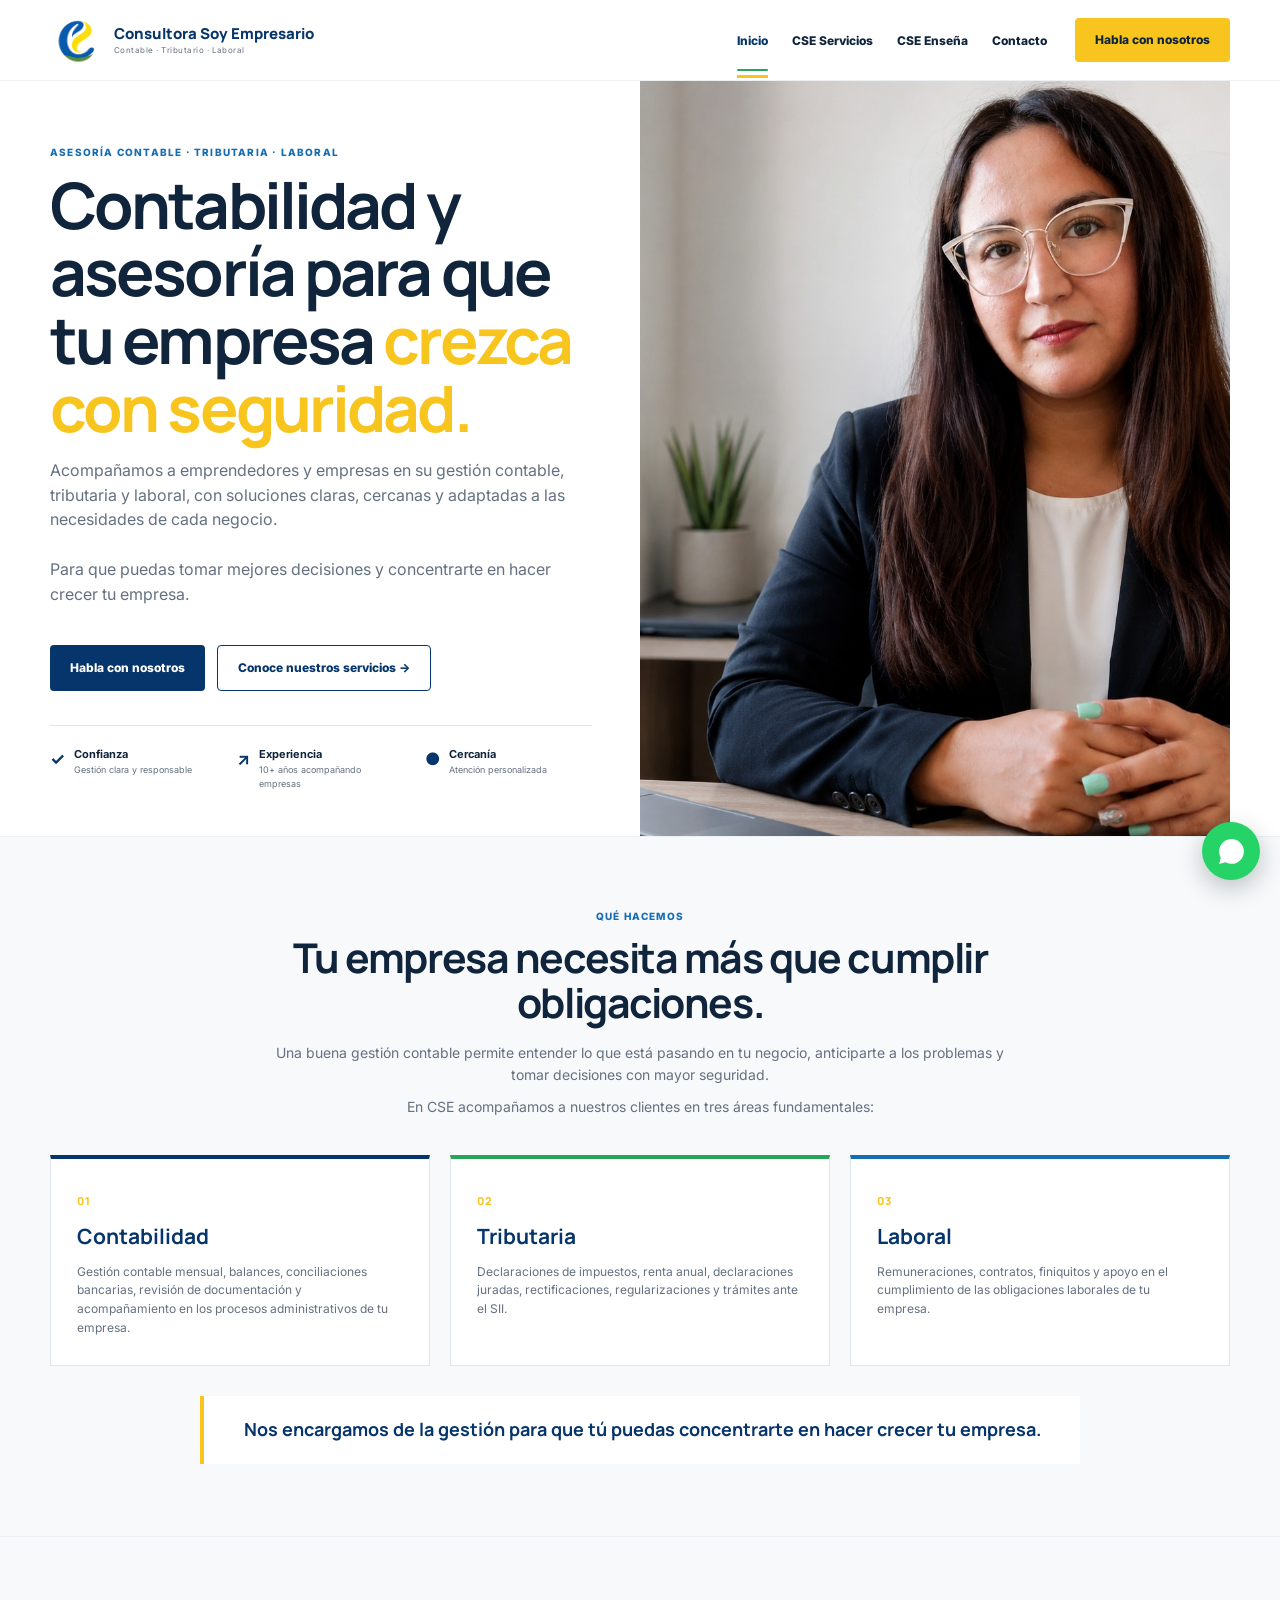
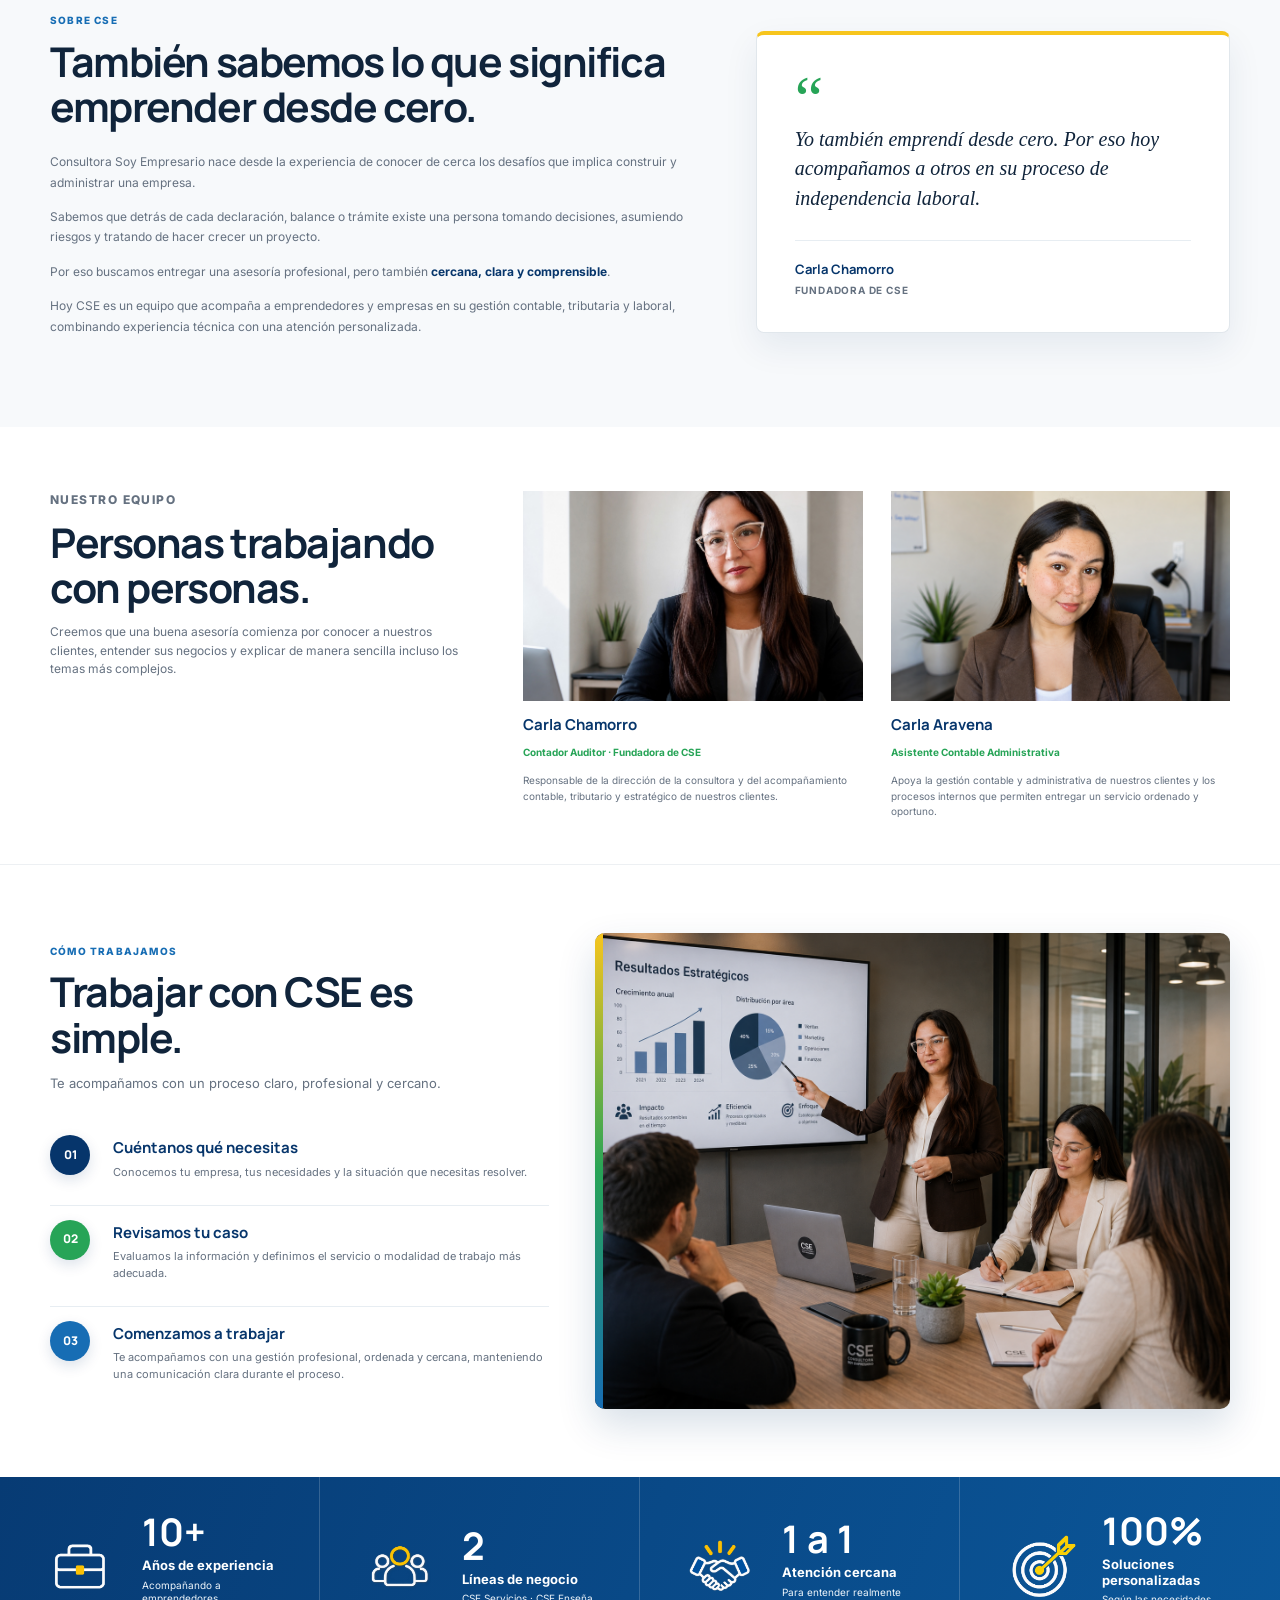
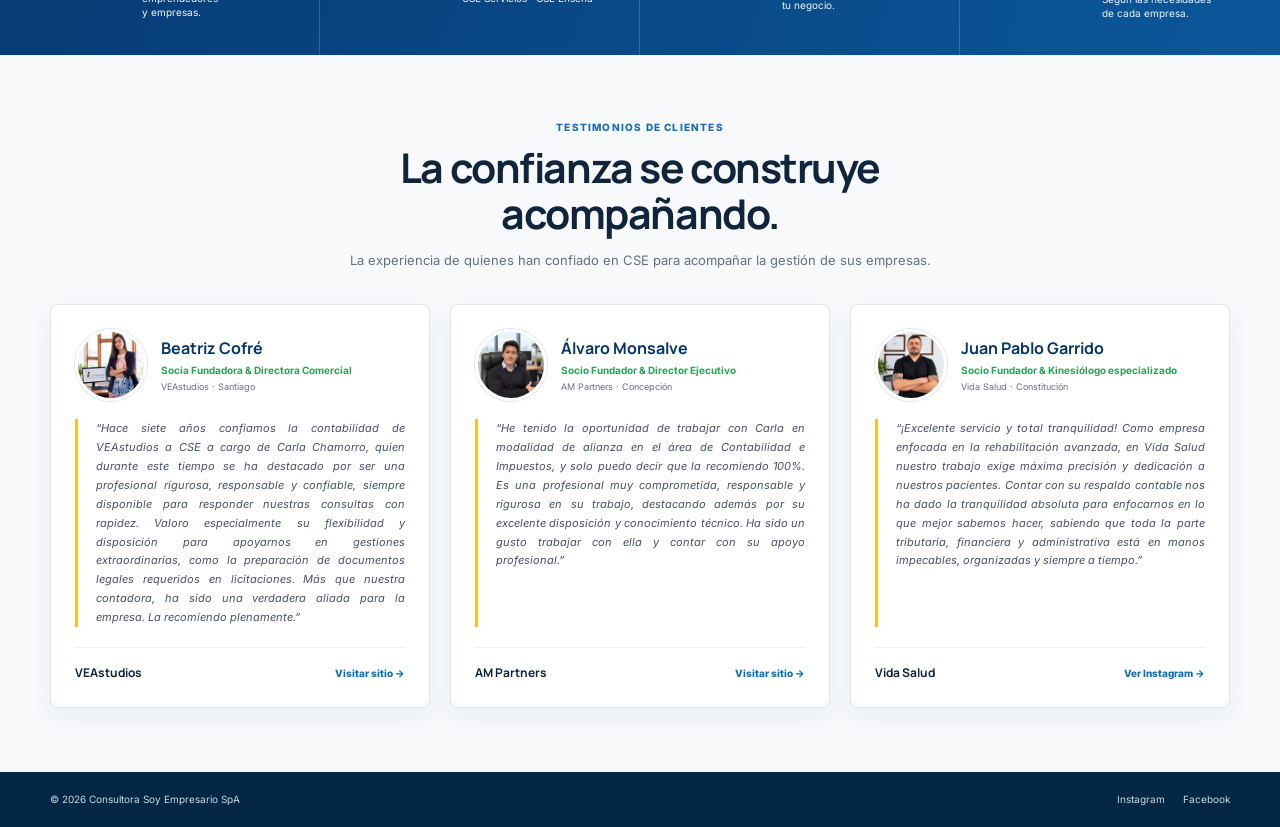
==== commit 36c46663: "Separa Inicio como página institucional independiente" ====
--- a/index.html
+++ b/index.html
@@ -1 +1 @@
-<!doctype html><html lang="es"><head><meta charset="utf-8"><meta name="viewport" content="width=device-width,initial-scale=1"><meta name="description" content="Consultora Soy Empresario ofrece asesoría contable, tributaria y laboral para emprendedores y empresas en Chile, con atención cercana, clara y personalizada."><title>Consultora Soy Empresario | Contabilidad, Tributación y Asesoría Laboral</title><link rel="preconnect" href="https://fonts.googleapis.com"><link rel="preconnect" href="https://fonts.gstatic.com" crossorigin><link href="https://fonts.googleapis.com/css2?family=Inter:wght@400;500;600;700;800&family=Manrope:wght@500;600;700;800&display=swap" rel="stylesheet"><link rel="stylesheet" href="css/styles.css?v=24"><link rel="stylesheet" href="css/testimonios.css?v=5"><link rel="stylesheet" href="css/nav-groups.css?v=1"></head><body><header><nav class="wrap nav" id="main-nav"><a class="brand" href="#inicio" aria-label="Consultora Soy Empresario"><img class="header-logo" src="assets/brand/IMAGEN%20LOGO%20SIN%20CSE.png" alt="Logo Consultora Soy Empresario"><span class="brand-text"><strong>Consultora Soy Empresario</strong><small>Contable · Tributario · Laboral</small></span></a><button class="menu-toggle" type="button" aria-label="Abrir menú" aria-expanded="false" aria-controls="nav-links"><span></span><span></span><span></span></button><div class="links" id="nav-links"><details class="nav-group"><summary>Inicio</summary><div class="nav-submenu"><a href="#inicio">Inicio</a><a href="#sobre-cse">Sobre CSE</a><a href="#equipo">Equipo</a><a href="#testimonios">Reseñas</a></div></details><details class="nav-group"><summary>CSE Servicios</summary><div class="nav-submenu"><a href="#planes">Planes</a><a href="#servicios">Servicios</a></div></details><details class="nav-group"><summary>CSE Enseña</summary><div class="nav-submenu"><a href="#academia">CSE Enseña</a><a href="#contenido-educativo">Canal YouTube</a></div></details><a class="nav-direct" href="#contacto">Contacto</a></div><a class="button yellow-button desktop-cta" href="https://wa.me/56933864438?text=Hola%20Carla%2C%20vi%20la%20p%C3%A1gina%20de%20Consultora%20Soy%20Empresario%20y%20quisiera%20recibir%20m%C3%A1s%20informaci%C3%B3n." target="_blank" rel="noopener">Habla con nosotros</a></nav></header><main><section class="hero" id="inicio"><div class="wrap hero-grid"><div class="hero-copy"><p class="eyebrow">ASESORÍA CONTABLE · TRIBUTARIA · LABORAL</p><h1>Contabilidad y asesoría para que tu empresa <span>crezca con seguridad.</span></h1><p class="lead">Acompañamos a emprendedores y empresas en su gestión contable, tributaria y laboral, con soluciones claras, cercanas y adaptadas a las necesidades de cada negocio.<br><br>Para que puedas tomar mejores decisiones y concentrarte en hacer crecer tu empresa.</p><div class="actions"><a class="button" href="https://wa.me/56933864438?text=Hola%20Carla%2C%20vi%20la%20p%C3%A1gina%20de%20Consultora%20Soy%20Empresario%20y%20quisiera%20recibir%20m%C3%A1s%20informaci%C3%B3n." target="_blank" rel="noopener">Habla con nosotros</a><a class="button outline" href="#servicios">Conoce nuestros servicios →</a></div><div class="hero-benefits"><div><b>✓</b><span><strong>Confianza</strong>Gestión clara y responsable</span></div><div><b>↗</b><span><strong>Experiencia</strong>10+ años acompañando empresas</span></div><div><b>●</b><span><strong>Cercanía</strong>Atención personalizada</span></div></div></div><div class="hero-photo"><img class="carla-hero-photo" src="assets/brand/Carla_chamorro.jpeg" alt="Carla Chamorro, fundadora de Consultora Soy Empresario"></div></div></section><section class="what-we-do" id="que-hacemos"><div class="wrap"><div class="what-intro"><p class="eyebrow">QUÉ HACEMOS</p><h2>Tu empresa necesita más que cumplir obligaciones.</h2><p>Una buena gestión contable permite entender lo que está pasando en tu negocio, anticiparte a los problemas y tomar decisiones con mayor seguridad.</p><p>En CSE acompañamos a nuestros clientes en tres áreas fundamentales:</p></div><div class="what-grid"><article><span class="what-number">01</span><h3>Contabilidad</h3><p>Gestión contable mensual, balances, conciliaciones bancarias, revisión de documentación y acompañamiento en los procesos administrativos de tu empresa.</p></article><article><span class="what-number">02</span><h3>Tributaria</h3><p>Declaraciones de impuestos, renta anual, declaraciones juradas, rectificaciones, regularizaciones y trámites ante el SII.</p></article><article><span class="what-number">03</span><h3>Laboral</h3><p>Remuneraciones, contratos, finiquitos y apoyo en el cumplimiento de las obligaciones laborales de tu empresa.</p></article></div><div class="what-closing">Nos encargamos de la gestión para que tú puedas concentrarte en hacer crecer tu empresa.</div></div></section><section class="plans-section" id="planes"><div class="wrap"><div class="section-heading centered"><p class="eyebrow">PLANES MENSUALES</p><h2>Un acompañamiento para cada etapa de tu empresa.</h2><p>No todas las empresas necesitan lo mismo. Por eso en CSE contamos con planes mensuales que se adaptan al nivel de gestión y acompañamiento que necesita cada negocio.</p></div><div class="plans"><article class="plan"><p>PARA COMENZAR</p><h3>Plan Inicia</h3><strong>$100.000</strong><small>valor por primer año de funcionamiento de la empresa</small><span>Para quienes están dando sus primeros pasos y necesitan comenzar correctamente.</span><a href="https://wa.me/56933864438?text=Hola%20Carla%2C%20quiero%20comenzar%20con%20el%20Plan%20Inicia%20y%20quisiera%20recibir%20m%C3%A1s%20informaci%C3%B3n.%20Mi%20empresa%20es%20del%20rubro%3A%20__________." target="_blank">Quiero comenzar</a></article><article class="plan"><p>GESTIÓN ESENCIAL</p><h3>Plan Básico</h3><strong>$119.000</strong><small>desde · IVA incluido</small><span>Para empresas que necesitan mantener sus obligaciones contables y tributarias en orden.</span><a href="https://wa.me/56933864438?text=Hola%20Carla%2C%20me%20interesa%20el%20Plan%20B%C3%A1sico%20y%20quisiera%20conocer%20m%C3%A1s%20detalles.%20Mi%20empresa%20es%20del%20rubro%3A%20__________." target="_blank">Conocer plan</a></article><article class="plan featured"><em>Más elegido</em><p>MAYOR ACOMPAÑAMIENTO</p><h3>Plan Intermedio</h3><strong>$297.500</strong><small>desde</small><span>Para negocios en crecimiento que requieren mayor seguimiento y acompañamiento.</span><a href="https://wa.me/56933864438?text=Hola%20Carla%2C%20me%20interesa%20el%20Plan%20Intermedio%20y%20quisiera%20conocer%20m%C3%A1s%20detalles.%20Mi%20empresa%20es%20del%20rubro%3A%20__________." target="_blank">Conocer plan</a></article><article class="plan"><p>GESTIÓN INTEGRAL</p><h3>Plan Full</h3><strong>$476.000</strong><small>desde</small><span>Para empresas que necesitan una gestión contable más completa, seguimiento y mayor acompañamiento profesional.</span><a href="https://wa.me/56933864438?text=Hola%20Carla%2C%20me%20interesa%20el%20Plan%20Full%20y%20quisiera%20conocer%20m%C3%A1s%20detalles.%20Mi%20empresa%20es%20del%20rubro%3A%20__________." target="_blank">Conocer plan</a></article></div><div class="plan-help"><em>*Los valores son referenciales y pueden variar de acuerdo con las características, volumen de operaciones y necesidades de cada empresa.</em><br><br><a href="comparar-planes.html">Comparar todos los planes →</a></div></div></section><section class="services" id="servicios"><div class="wrap"><div class="section-heading centered"><p class="eyebrow">SERVICIOS CSE</p><h2>Soluciones para cada etapa de tu empresa.</h2><p>No todas las empresas necesitan lo mismo. Por eso puedes trabajar con CSE mediante un acompañamiento mensual o contratar servicios específicos cuando los necesites.</p></div><div class="services-grid"><article><i><svg viewBox="0 0 24 24"><path d="M3 21h18M5 21V7l7-4 7 4v14M9 10h2m2 0h2M9 14h2m2 0h2M10 21v-4h4v4"/></svg></i><div><h3>Creación de empresas</h3><p>Te acompañamos desde la constitución hasta los primeros pasos para comenzar a operar.</p></div></article><article><i><svg viewBox="0 0 24 24"><path d="M6 3h9l3 3v15H6zM14 3v4h4M9 11h6M9 15h6M9 19h4"/></svg></i><div><h3>Inicio de actividades</h3><p>Realizamos y orientamos el proceso de formalización tributaria ante el SII.</p></div></article><article><i><svg viewBox="0 0 24 24"><path d="M7 3h10v18H7zM9 7h6M9 11h2m2 0h2M9 15h2m2 0h2M9 18h6"/></svg></i><div><h3>Renta anual</h3><p>Preparación y presentación de la declaración anual de renta.</p></div></article><article><i><svg viewBox="0 0 24 24"><path d="M4 12a8 8 0 1 0 2.3-5.7L4 8.6M4 4v4.6h4.6M9 12l2 2 4-5"/></svg></i><div><h3>Rectificaciones y regularizaciones</h3><p>Revisamos inconsistencias y te ayudamos a regularizar declaraciones y situaciones pendientes.</p></div></article><article><i><svg viewBox="0 0 24 24"><path d="M4 4h10v16H4zM14 8h6v12h-6M8 12h8M13 9l3 3-3 3"/></svg></i><div><h3>Término de giro</h3><p>Gestionamos el proceso tributario necesario para cerrar correctamente una actividad o empresa.</p></div></article><article><i><svg viewBox="0 0 24 24"><path d="M12 3l7 4v5c0 4.5-2.8 7.4-7 9-4.2-1.6-7-4.5-7-9V7zM9 12l2 2 4-5"/></svg></i><div><h3>Trámites ante el SII</h3><p>Modificaciones, peticiones administrativas y otras gestiones tributarias.</p></div></article><article><i><svg viewBox="0 0 24 24"><path d="M8 11a4 4 0 1 0 0-8 4 4 0 0 0 0 8M16 10a3 3 0 1 0 0-6M2 21v-3a5 5 0 0 1 5-5h2a5 5 0 0 1 5 5v3M14 14h3a5 5 0 0 1 5 5v2"/></svg></i><div><h3>Gestión contable y laboral</h3><p>Contabilidad, remuneraciones, contratos y otros procesos necesarios para mantener tu empresa en orden.</p></div></article><article><i><svg viewBox="0 0 24 24"><path d="M4 19v-4a4 4 0 0 1 4-4h5a4 4 0 0 1 4 4v4M10.5 8a3 3 0 1 0 0-6 3 3 0 0 0 0 6M18 5v6M15 8h6"/></svg></i><div><h3>Asesorías personalizadas</h3><p>Analizamos tu situación y te orientamos para que puedas tomar decisiones con mayor información.</p></div></article></div></div></section><section class="stats"><div class="stats-grid"><article class="stat-card"><div class="stat-icon"><svg viewBox="0 0 64 64" aria-hidden="true"></svg></div><div class="stat-copy"><strong>10+</strong><b>Años de experiencia</b><span>Acompañando a emprendedores<br>y empresas.</span></div></article><article class="stat-card"><div class="stat-icon"><svg viewBox="0 0 64 64" aria-hidden="true"></svg></div><div class="stat-copy"><strong>2</strong><b>Líneas de negocio</b><span>CSE Servicios · CSE Enseña</span></div></article><article class="stat-card"><div class="stat-icon"><svg viewBox="0 0 64 64" aria-hidden="true"></svg></div><div class="stat-copy"><strong>1 a 1</strong><b>Atención cercana</b><span>Para entender realmente<br>tu negocio.</span></div></article><article class="stat-card"><div class="stat-icon"><svg viewBox="0 0 64 64" aria-hidden="true"></svg></div><div class="stat-copy"><strong>100%</strong><b>Soluciones personalizadas</b><span>Según las necesidades<br>de cada empresa.</span></div></article></div></section><section class="about-team" id="equipo"><div class="wrap team-layout"><div class="story team-intro"><p class="eyebrow">NUESTRO EQUIPO</p><h2>Personas trabajando con personas.</h2><p>Creemos que una buena asesoría comienza por conocer a nuestros clientes, entender sus negocios y explicar de manera sencilla incluso los temas más complejos.</p></div><article class="person"><div class="person-photo"><img class="carla-team-photo" src="assets/brand/Carla_chamorro.jpeg" alt="Carla Chamorro"></div><h3>Carla Chamorro</h3><b>Contador Auditor · Fundadora de CSE</b><p>Responsable de la dirección de la consultora y del acompañamiento contable, tributario y estratégico de nuestros clientes.</p></article><article class="person"><div class="person-photo"><img class="carla-team-photo" src="assets/brand/Carla%20Aravena.png" alt="Carla Aravena"></div><h3>Carla Aravena</h3><b>Asistente Contable Administrativa</b><p>Apoya la gestión contable y administrativa de nuestros clientes y los procesos internos que permiten entregar un servicio ordenado y oportuno.</p></article></div></section><section class="how-we-work" id="como-trabajamos"><div class="wrap how-grid"><div class="how-copy"><p class="eyebrow">CÓMO TRABAJAMOS</p><h2>Trabajar con CSE es simple.</h2><p class="how-lead">Te acompañamos con un proceso claro, profesional y cercano.</p><div class="how-steps"><article class="how-step"><span class="how-step-number">01</span><div><h3>Cuéntanos qué necesitas</h3><p>Conocemos tu empresa, tus necesidades y la situación que necesitas resolver.</p></div></article><article class="how-step"><span class="how-step-number">02</span><div><h3>Revisamos tu caso</h3><p>Evaluamos la información y definimos el servicio o modalidad de trabajo más adecuada.</p></div></article><article class="how-step"><span class="how-step-number">03</span><div><h3>Comenzamos a trabajar</h3><p>Te acompañamos con una gestión profesional, ordenada y cercana, manteniendo una comunicación clara durante el proceso.</p></div></article></div></div><div class="how-photo"><img src="assets/brand/IMG_9280.png" alt="Reunión de asesoría de Consultora Soy Empresario con clientes"></div></div></section><section class="about-cse" id="sobre-cse"><div class="wrap about-cse-grid"><div class="about-cse-copy"><p class="eyebrow">SOBRE CSE</p><h2>También sabemos lo que significa emprender desde cero.</h2><p>Consultora Soy Empresario nace desde la experiencia de conocer de cerca los desafíos que implica construir y administrar una empresa.</p><p>Sabemos que detrás de cada declaración, balance o trámite existe una persona tomando decisiones, asumiendo riesgos y tratando de hacer crecer un proyecto.</p><p>Por eso buscamos entregar una asesoría profesional, pero también <strong>cercana, clara y comprensible</strong>.</p><p>Hoy CSE es un equipo que acompaña a emprendedores y empresas en su gestión contable, tributaria y laboral, combinando experiencia técnica con una atención personalizada.</p></div><aside class="about-cse-quote"><span class="quote-mark">“</span><blockquote>Yo también emprendí desde cero. Por eso hoy acompañamos a otros en su proceso de independencia laboral.</blockquote><div class="quote-signature"><strong>Carla Chamorro</strong><span>Fundadora de CSE</span></div></aside></div></section><section class="academy" id="academia"><div class="wrap academy-shell"><div class="academy-top"><div class="academy-media"><img src="assets/brand/cse%20ense%C3%B1a_Aprendizaje.png" alt="CSE Enseña - aprendizaje práctico para emprendedores y empresas"></div><div class="academy-copy"><p class="eyebrow yellow">CSE ENSEÑA</p><h2>Entender tu empresa también es una forma de hacerla crecer.</h2><p>En CSE creemos que nuestros clientes no solo deben recibir información: también deben poder <strong>comprenderla</strong>.</p><p>Por eso creamos espacios de aprendizaje donde puedes resolver tus dudas directamente con un profesional y aprender sobre los procesos que necesitas manejar en tu negocio.</p></div></div><div class="academy-options"><article><span>01</span><h3>Clase personalizada para emprendedores</h3><p>Tú eliges qué necesitas aprender y preparamos una clase enfocada en tu situación y en las necesidades reales de tu empresa.</p></article><article><span>02</span><h3>Comienza tu empresa</h3><p>Aprende los principales pasos para formalizar tu negocio y comenzar correctamente.</p></article><article><span>03</span><h3>Diagnóstico financiero</h3><p>Revisamos la información de tu empresa para ayudarte a comprender su situación financiera e identificar aspectos que requieren atención.</p></article></div><div class="academy-bottom"><div class="academy-message"><strong>No tienes que adaptarte a un curso.</strong><span>La clase se adapta a ti.</span></div><a class="button academy-button" href="https://encuadrado.com/p/carla-chamorro" target="_blank" rel="noopener">Agenda tu capacitación</a></div></div></section><section class="what-we-do" id="contenido-educativo"><div class="wrap"><div class="what-intro"><p class="eyebrow">CONTENIDO EDUCATIVO</p><h2>Lo básico que nadie te explica.</h2><p>Tutoriales simples sobre SII, Dirección del Trabajo, impuestos y procesos que todo emprendedor debería conocer.</p></div><div class="what-grid"><article><span class="what-number">01</span><h3>SII</h3><p>Tutoriales simples para comprender procesos y trámites ante el Servicio de Impuestos Internos.</p></article><article><span class="what-number">02</span><h3>Dirección del Trabajo</h3><p>Contenidos claros sobre procesos laborales y gestiones ante la Dirección del Trabajo.</p></article><article><span class="what-number">03</span><h3>Impuestos y procesos</h3><p>Explicaciones simples sobre impuestos y procesos que todo emprendedor debería conocer.</p></article></div><a class="what-closing" href="https://youtube.com/@cseensena?si=bBdfh_5M2-xt8bLf" target="_blank" rel="noopener">Aprende con CSE →</a></div></section><section class="testimonials" id="testimonios"><div class="wrap"><div class="section-heading centered"><p class="eyebrow">TESTIMONIOS DE CLIENTES</p><h2>La confianza se construye acompañando.</h2><p>La experiencia de quienes han confiado en CSE para acompañar la gestión de sus empresas.</p></div><div class="testimonials-grid"><article class="testimonial-card"><div class="testimonial-top"><img class="testimonial-photo" src="assets/testimonios/Beatriz_Cofre.png" alt="Beatriz Cofré"><div class="testimonial-person"><h3>Beatriz Cofré</h3><strong>Socia Fundadora &amp; Directora Comercial</strong><span>VEAstudios · Santiago</span></div></div><p class="testimonial-quote">“Hace siete años confiamos la contabilidad de VEAstudios a CSE a cargo de Carla Chamorro, quien durante este tiempo se ha destacado por ser una profesional rigurosa, responsable y confiable, siempre disponible para responder nuestras consultas con rapidez. Valoro especialmente su flexibilidad y disposición para apoyarnos en gestiones extraordinarias, como la preparación de documentos legales requeridos en licitaciones. Más que nuestra contadora, ha sido una verdadera aliada para la empresa. La recomiendo plenamente.”</p><div class="testimonial-company"><b>VEAstudios</b><a class="testimonial-link" href="https://veastudios.cl/" target="_blank" rel="noopener">Visitar sitio →</a></div></article><article class="testimonial-card"><div class="testimonial-top"><img class="testimonial-photo" src="assets/testimonios/Alvaro_Monsalve.jpg" alt="Álvaro Monsalve"><div class="testimonial-person"><h3>Álvaro Monsalve</h3><strong>Socio Fundador &amp; Director Ejecutivo</strong><span>AM Partners · Concepción</span></div></div><p class="testimonial-quote">“He tenido la oportunidad de trabajar con Carla en modalidad de alianza en el área de Contabilidad e Impuestos, y solo puedo decir que la recomiendo 100%. Es una profesional muy comprometida, responsable y rigurosa en su trabajo, destacando además por su excelente disposición y conocimiento técnico. Ha sido un gusto trabajar con ella y contar con su apoyo profesional.”</p><div class="testimonial-company"><b>AM Partners</b><a class="testimonial-link" href="https://ampartners.cl/" target="_blank" rel="noopener">Visitar sitio →</a></div></article><article class="testimonial-card"><div class="testimonial-top"><img class="testimonial-photo" src="assets/testimonios/Juan_Pablo_Garrido.png" alt="Juan Pablo Garrido"><div class="testimonial-person"><h3>Juan Pablo Garrido</h3><strong>Socio Fundador &amp; Kinesiólogo especializado</strong><span>Vida Salud · Constitución</span></div></div><p class="testimonial-quote">“¡Excelente servicio y total tranquilidad! Como empresa enfocada en la rehabilitación avanzada, en Vida Salud nuestro trabajo exige máxima precisión y dedicación a nuestros pacientes. Contar con su respaldo contable nos ha dado la tranquilidad absoluta para enfocarnos en lo que mejor sabemos hacer, sabiendo que toda la parte tributaria, financiera y administrativa está en manos impecables, organizadas y siempre a tiempo.”</p><div class="testimonial-company"><b>Vida Salud</b><a class="testimonial-link" href="https://www.instagram.com/vidasalud.21?utm_source=ig_web_button_share_sheet&amp;stkn=ZDNlZDc0MzIxNw==" target="_blank" rel="noopener">Ver Instagram →</a></div></article></div></div></section><section class="contact" id="contacto"><div class="wrap contact-grid"><div><p class="eyebrow yellow">CONVERSEMOS</p><h2>¿Necesitas ordenar tu empresa o resolver una situación puntual?</h2><p>Cuéntanos qué necesitas.<br>Revisaremos tu caso y te orientaremos hacia el servicio, plan o asesoría que mejor se adapte a las necesidades de tu empresa.</p><div class="actions"><a class="button yellow-button" href="https://wa.me/56933864438?text=Hola%20Carla%2C%20vi%20la%20p%C3%A1gina%20de%20Consultora%20Soy%20Empresario%20y%20quisiera%20recibir%20orientaci%C3%B3n%20sobre%20mi%20empresa." target="_blank" rel="noopener">Hablar con CSE</a><a class="button outline" href="https://encuadrado.com/p/carla-chamorro" target="_blank" rel="noopener">Agenda una capacitación</a></div><p><strong>Asesoría contable · tributaria · laboral</strong><br>Atención online y personalizada</p><div class="contact-links"><a href="tel:+56933864438"><b>Teléfono</b><span>+56 9 3386 4438</span></a><a href="mailto:cchamorro@consultorasoyempresario.com"><b>Correo</b><span>cchamorro@consultorasoyempresario.com</span></a><a href="https://www.instagram.com/consultorasoyempresario?igsi=MXR3NWFsYzFrNzcybQ==" target="_blank" rel="noopener"><b>Instagram</b><span>@consultorasoyempresario</span></a><a href="https://www.facebook.com/share/19qrt7xo6N/?mibextid=wwXIfr" target="_blank" rel="noopener"><b>Facebook</b><span>Consultora Soy Empresario</span></a><div><b>Dirección</b><span>Uno Sur 690, Talca, Chile</span></div></div></div></div></section></main><footer><div class="wrap footer"><span>© 2026 Consultora Soy Empresario SpA</span><div class="footer-social"><a href="https://www.instagram.com/consultorasoyempresario?igsi=MXR3NWFsYzFrNzcybQ==" target="_blank" rel="noopener">Instagram</a><a href="https://www.facebook.com/share/19qrt7xo6N/?mibextid=wwXIfr" target="_blank" rel="noopener">Facebook</a></div></div></footer><a class="whatsapp-float" href="https://wa.me/56933864438?text=Hola%20Carla%2C%20vi%20la%20p%C3%A1gina%20de%20Consultora%20Soy%20Empresario%20y%20quisiera%20hacer%20una%20consulta." target="_blank" rel="noopener" aria-label="WhatsApp"><svg viewBox="0 0 32 32" aria-hidden="true"><path d="M19.11 17.34c-.27-.14-1.6-.79-1.85-.88-.25-.09-.43-.14-.61.14-.18.27-.7.88-.86 1.06-.16.18-.32.2-.59.07-.27-.14-1.15-.42-2.19-1.35-.81-.72-1.36-1.61-1.52-1.88-.16-.27-.02-.42.12-.55.12-.12.27-.32.41-.48.14-.16.18-.27.27-.45.09-.18.05-.34-.02-.48-.07-.14-.61-1.47-.84-2.01-.22-.53-.45-.46-.61-.47h-.52c-.18 0-.48.07-.73.34-.25.27-.95.93-.95 2.26 0 1.33.97 2.62 1.1 2.8.14.18 1.9 2.9 4.61 4.07.64.28 1.15.45 1.54.57.65.21 1.24.18 1.7.11.52-.08 1.6-.65 1.83-1.28.23-.63.23-1.17.16-1.28-.07-.11-.25-.18-.52-.32zM16.03 3.2c-7.05 0-12.78 5.72-12.78 12.77 0 2.25.59 4.45 1.71 6.39L3.14 29l6.8-1.78a12.75 12.75 0 0 0 6.08 1.55h.01c7.04 0 12.77-5.73 12.77-12.78S23.07 3.2 16.03 3.2zm0 23.41h-.01a10.6 10.6 0 0 1-5.4-1.48l-.39-.23-4.04 1.06 1.08-3.94-.25-.4a10.59 10.59 0 0 1-1.63-5.65c0-5.86 4.77-10.63 10.64-10.63 5.86 0 10.63 4.77 10.63 10.64 0 5.86-4.77 10.63-10.63 10.63z"/></svg></a><script>const toggle=document.querySelector('.menu-toggle');const nav=document.querySelector('#main-nav');const links=document.querySelectorAll('#nav-links a');if(toggle&&nav){toggle.addEventListener('click',()=>{const open=nav.classList.toggle('nav-menu-open');toggle.setAttribute('aria-expanded',open?'true':'false');toggle.setAttribute('aria-label',open?'Cerrar menú':'Abrir menú')});links.forEach(link=>link.addEventListener('click',()=>{nav.classList.remove('nav-menu-open');toggle.setAttribute('aria-expanded','false');toggle.setAttribute('aria-label','Abrir menú')}));}</script></body></html>+<!doctype html><html lang="es"><head><meta charset="utf-8"><meta name="viewport" content="width=device-width,initial-scale=1"><meta name="description" content="Consultora Soy Empresario ofrece asesoría contable, tributaria y laboral para emprendedores y empresas en Chile, con atención cercana, clara y personalizada."><title>Consultora Soy Empresario | Inicio</title><link rel="preconnect" href="https://fonts.googleapis.com"><link rel="preconnect" href="https://fonts.gstatic.com" crossorigin><link href="https://fonts.googleapis.com/css2?family=Inter:wght@400;500;600;700;800&family=Manrope:wght@500;600;700;800&display=swap" rel="stylesheet"><link rel="stylesheet" href="css/styles.css?v=24"><link rel="stylesheet" href="css/testimonios.css?v=5"><link rel="stylesheet" href="css/nav-groups.css?v=2"></head><body><header><nav class="wrap nav" id="main-nav"><a class="brand" href="index.html" aria-label="Consultora Soy Empresario"><img class="header-logo" src="assets/brand/IMAGEN%20LOGO%20SIN%20CSE.png" alt="Logo Consultora Soy Empresario"><span class="brand-text"><strong>Consultora Soy Empresario</strong><small>Contable · Tributario · Laboral</small></span></a><button class="menu-toggle" type="button" aria-label="Abrir menú" aria-expanded="false" aria-controls="nav-links"><span></span><span></span><span></span></button><div class="links" id="nav-links"><a class="nav-tab active" href="index.html" aria-current="page">Inicio</a><a class="nav-tab" href="cse-servicios.html">CSE Servicios</a><a class="nav-tab" href="cse-ensena.html">CSE Enseña</a><a class="nav-tab" href="contacto.html">Contacto</a></div><a class="button yellow-button desktop-cta" href="https://wa.me/56933864438?text=Hola%20Carla%2C%20vi%20la%20p%C3%A1gina%20de%20Consultora%20Soy%20Empresario%20y%20quisiera%20recibir%20m%C3%A1s%20informaci%C3%B3n." target="_blank" rel="noopener">Habla con nosotros</a></nav></header><main><section class="hero" id="inicio"><div class="wrap hero-grid"><div class="hero-copy"><p class="eyebrow">ASESORÍA CONTABLE · TRIBUTARIA · LABORAL</p><h1>Contabilidad y asesoría para que tu empresa <span>crezca con seguridad.</span></h1><p class="lead">Acompañamos a emprendedores y empresas en su gestión contable, tributaria y laboral, con soluciones claras, cercanas y adaptadas a las necesidades de cada negocio.<br><br>Para que puedas tomar mejores decisiones y concentrarte en hacer crecer tu empresa.</p><div class="actions"><a class="button" href="https://wa.me/56933864438?text=Hola%20Carla%2C%20vi%20la%20p%C3%A1gina%20de%20Consultora%20Soy%20Empresario%20y%20quisiera%20recibir%20m%C3%A1s%20informaci%C3%B3n." target="_blank" rel="noopener">Habla con nosotros</a><a class="button outline" href="cse-servicios.html">Conoce nuestros servicios →</a></div><div class="hero-benefits"><div><b>✓</b><span><strong>Confianza</strong>Gestión clara y responsable</span></div><div><b>↗</b><span><strong>Experiencia</strong>10+ años acompañando empresas</span></div><div><b>●</b><span><strong>Cercanía</strong>Atención personalizada</span></div></div></div><div class="hero-photo"><img class="carla-hero-photo" src="assets/brand/Carla_chamorro.jpeg" alt="Carla Chamorro, fundadora de Consultora Soy Empresario"></div></div></section><section class="what-we-do" id="que-hacemos"><div class="wrap"><div class="what-intro"><p class="eyebrow">QUÉ HACEMOS</p><h2>Tu empresa necesita más que cumplir obligaciones.</h2><p>Una buena gestión contable permite entender lo que está pasando en tu negocio, anticiparte a los problemas y tomar decisiones con mayor seguridad.</p><p>En CSE acompañamos a nuestros clientes en tres áreas fundamentales:</p></div><div class="what-grid"><article><span class="what-number">01</span><h3>Contabilidad</h3><p>Gestión contable mensual, balances, conciliaciones bancarias, revisión de documentación y acompañamiento en los procesos administrativos de tu empresa.</p></article><article><span class="what-number">02</span><h3>Tributaria</h3><p>Declaraciones de impuestos, renta anual, declaraciones juradas, rectificaciones, regularizaciones y trámites ante el SII.</p></article><article><span class="what-number">03</span><h3>Laboral</h3><p>Remuneraciones, contratos, finiquitos y apoyo en el cumplimiento de las obligaciones laborales de tu empresa.</p></article></div><div class="what-closing">Nos encargamos de la gestión para que tú puedas concentrarte en hacer crecer tu empresa.</div></div></section><section class="about-cse" id="sobre-cse"><div class="wrap about-cse-grid"><div class="about-cse-copy"><p class="eyebrow">SOBRE CSE</p><h2>También sabemos lo que significa emprender desde cero.</h2><p>Consultora Soy Empresario nace desde la experiencia de conocer de cerca los desafíos que implica construir y administrar una empresa.</p><p>Sabemos que detrás de cada declaración, balance o trámite existe una persona tomando decisiones, asumiendo riesgos y tratando de hacer crecer un proyecto.</p><p>Por eso buscamos entregar una asesoría profesional, pero también <strong>cercana, clara y comprensible</strong>.</p><p>Hoy CSE es un equipo que acompaña a emprendedores y empresas en su gestión contable, tributaria y laboral, combinando experiencia técnica con una atención personalizada.</p></div><aside class="about-cse-quote"><span class="quote-mark">“</span><blockquote>Yo también emprendí desde cero. Por eso hoy acompañamos a otros en su proceso de independencia laboral.</blockquote><div class="quote-signature"><strong>Carla Chamorro</strong><span>Fundadora de CSE</span></div></aside></div></section><section class="about-team" id="equipo"><div class="wrap team-layout"><div class="story team-intro"><p class="eyebrow">NUESTRO EQUIPO</p><h2>Personas trabajando con personas.</h2><p>Creemos que una buena asesoría comienza por conocer a nuestros clientes, entender sus negocios y explicar de manera sencilla incluso los temas más complejos.</p></div><article class="person"><div class="person-photo"><img class="carla-team-photo" src="assets/brand/Carla_chamorro.jpeg" alt="Carla Chamorro"></div><h3>Carla Chamorro</h3><b>Contador Auditor · Fundadora de CSE</b><p>Responsable de la dirección de la consultora y del acompañamiento contable, tributario y estratégico de nuestros clientes.</p></article><article class="person"><div class="person-photo"><img class="carla-team-photo" src="assets/brand/Carla%20Aravena.png" alt="Carla Aravena"></div><h3>Carla Aravena</h3><b>Asistente Contable Administrativa</b><p>Apoya la gestión contable y administrativa de nuestros clientes y los procesos internos que permiten entregar un servicio ordenado y oportuno.</p></article></div></section><section class="how-we-work" id="como-trabajamos"><div class="wrap how-grid"><div class="how-copy"><p class="eyebrow">CÓMO TRABAJAMOS</p><h2>Trabajar con CSE es simple.</h2><p class="how-lead">Te acompañamos con un proceso claro, profesional y cercano.</p><div class="how-steps"><article class="how-step"><span class="how-step-number">01</span><div><h3>Cuéntanos qué necesitas</h3><p>Conocemos tu empresa, tus necesidades y la situación que necesitas resolver.</p></div></article><article class="how-step"><span class="how-step-number">02</span><div><h3>Revisamos tu caso</h3><p>Evaluamos la información y definimos el servicio o modalidad de trabajo más adecuada.</p></div></article><article class="how-step"><span class="how-step-number">03</span><div><h3>Comenzamos a trabajar</h3><p>Te acompañamos con una gestión profesional, ordenada y cercana, manteniendo una comunicación clara durante el proceso.</p></div></article></div></div><div class="how-photo"><img src="assets/brand/IMG_9280.png" alt="Reunión de asesoría de Consultora Soy Empresario con clientes"></div></div></section><section class="stats"><div class="stats-grid"><article class="stat-card"><div class="stat-icon"><svg viewBox="0 0 64 64" aria-hidden="true"></svg></div><div class="stat-copy"><strong>10+</strong><b>Años de experiencia</b><span>Acompañando a emprendedores<br>y empresas.</span></div></article><article class="stat-card"><div class="stat-icon"><svg viewBox="0 0 64 64" aria-hidden="true"></svg></div><div class="stat-copy"><strong>2</strong><b>Líneas de negocio</b><span>CSE Servicios · CSE Enseña</span></div></article><article class="stat-card"><div class="stat-icon"><svg viewBox="0 0 64 64" aria-hidden="true"></svg></div><div class="stat-copy"><strong>1 a 1</strong><b>Atención cercana</b><span>Para entender realmente<br>tu negocio.</span></div></article><article class="stat-card"><div class="stat-icon"><svg viewBox="0 0 64 64" aria-hidden="true"></svg></div><div class="stat-copy"><strong>100%</strong><b>Soluciones personalizadas</b><span>Según las necesidades<br>de cada empresa.</span></div></article></div></section><section class="testimonials" id="testimonios"><div class="wrap"><div class="section-heading centered"><p class="eyebrow">TESTIMONIOS DE CLIENTES</p><h2>La confianza se construye acompañando.</h2><p>La experiencia de quienes han confiado en CSE para acompañar la gestión de sus empresas.</p></div><div class="testimonials-grid"><article class="testimonial-card"><div class="testimonial-top"><img class="testimonial-photo" src="assets/testimonios/Beatriz_Cofre.png" alt="Beatriz Cofré"><div class="testimonial-person"><h3>Beatriz Cofré</h3><strong>Socia Fundadora &amp; Directora Comercial</strong><span>VEAstudios · Santiago</span></div></div><p class="testimonial-quote">“Hace siete años confiamos la contabilidad de VEAstudios a CSE a cargo de Carla Chamorro, quien durante este tiempo se ha destacado por ser una profesional rigurosa, responsable y confiable, siempre disponible para responder nuestras consultas con rapidez. Valoro especialmente su flexibilidad y disposición para apoyarnos en gestiones extraordinarias, como la preparación de documentos legales requeridos en licitaciones. Más que nuestra contadora, ha sido una verdadera aliada para la empresa. La recomiendo plenamente.”</p><div class="testimonial-company"><b>VEAstudios</b><a class="testimonial-link" href="https://veastudios.cl/" target="_blank" rel="noopener">Visitar sitio →</a></div></article><article class="testimonial-card"><div class="testimonial-top"><img class="testimonial-photo" src="assets/testimonios/Alvaro_Monsalve.jpg" alt="Álvaro Monsalve"><div class="testimonial-person"><h3>Álvaro Monsalve</h3><strong>Socio Fundador &amp; Director Ejecutivo</strong><span>AM Partners · Concepción</span></div></div><p class="testimonial-quote">“He tenido la oportunidad de trabajar con Carla en modalidad de alianza en el área de Contabilidad e Impuestos, y solo puedo decir que la recomiendo 100%. Es una profesional muy comprometida, responsable y rigurosa en su trabajo, destacando además por su excelente disposición y conocimiento técnico. Ha sido un gusto trabajar con ella y contar con su apoyo profesional.”</p><div class="testimonial-company"><b>AM Partners</b><a class="testimonial-link" href="https://ampartners.cl/" target="_blank" rel="noopener">Visitar sitio →</a></div></article><article class="testimonial-card"><div class="testimonial-top"><img class="testimonial-photo" src="assets/testimonios/Juan_Pablo_Garrido.png" alt="Juan Pablo Garrido"><div class="testimonial-person"><h3>Juan Pablo Garrido</h3><strong>Socio Fundador &amp; Kinesiólogo especializado</strong><span>Vida Salud · Constitución</span></div></div><p class="testimonial-quote">“¡Excelente servicio y total tranquilidad! Como empresa enfocada en la rehabilitación avanzada, en Vida Salud nuestro trabajo exige máxima precisión y dedicación a nuestros pacientes. Contar con su respaldo contable nos ha dado la tranquilidad absoluta para enfocarnos en lo que mejor sabemos hacer, sabiendo que toda la parte tributaria, financiera y administrativa está en manos impecables, organizadas y siempre a tiempo.”</p><div class="testimonial-company"><b>Vida Salud</b><a class="testimonial-link" href="https://www.instagram.com/vidasalud.21?utm_source=ig_web_button_share_sheet&amp;stkn=ZDNlZDc0MzIxNw==" target="_blank" rel="noopener">Ver Instagram →</a></div></article></div></div></section></main><footer><div class="wrap footer"><span>© 2026 Consultora Soy Empresario SpA</span><div class="footer-social"><a href="https://www.instagram.com/consultorasoyempresario?igsi=MXR3NWFsYzFrNzcybQ==" target="_blank" rel="noopener">Instagram</a><a href="https://www.facebook.com/share/19qrt7xo6N/?mibextid=wwXIfr" target="_blank" rel="noopener">Facebook</a></div></div></footer><a class="whatsapp-float" href="https://wa.me/56933864438?text=Hola%20Carla%2C%20vi%20la%20p%C3%A1gina%20de%20Consultora%20Soy%20Empresario%20y%20quisiera%20hacer%20una%20consulta." target="_blank" rel="noopener" aria-label="WhatsApp"><svg viewBox="0 0 32 32" aria-hidden="true"><path d="M19.11 17.34c-.27-.14-1.6-.79-1.85-.88-.25-.09-.43-.14-.61.14-.18.27-.7.88-.86 1.06-.16.18-.32.2-.59.07-.27-.14-1.15-.42-2.19-1.35-.81-.72-1.36-1.61-1.52-1.88-.16-.27-.02-.42.12-.55.12-.12.27-.32.41-.48.14-.16.18-.27.27-.45.09-.18.05-.34-.02-.48-.07-.14-.61-1.47-.84-2.01-.22-.53-.45-.46-.61-.47h-.52c-.18 0-.48.07-.73.34-.25.27-.95.93-.95 2.26 0 1.33.97 2.62 1.1 2.8.14.18 1.9 2.9 4.61 4.07.64.28 1.15.45 1.54.57.65.21 1.24.18 1.7.11.52-.08 1.6-.65 1.83-1.28.23-.63.23-1.17.16-1.28-.07-.11-.25-.18-.52-.32zM16.03 3.2c-7.05 0-12.78 5.72-12.78 12.77 0 2.25.59 4.45 1.71 6.39L3.14 29l6.8-1.78a12.75 12.75 0 0 0 6.08 1.55h.01c7.04 0 12.77-5.73 12.77-12.78S23.07 3.2 16.03 3.2z"/></svg></a><script>const toggle=document.querySelector('.menu-toggle');const nav=document.querySelector('#main-nav');const links=document.querySelectorAll('#nav-links a');if(toggle&&nav){toggle.addEventListener('click',()=>{const open=nav.classList.toggle('nav-menu-open');toggle.setAttribute('aria-expanded',open?'true':'false');toggle.setAttribute('aria-label',open?'Cerrar menú':'Abrir menú')});links.forEach(link=>link.addEventListener('click',()=>{nav.classList.remove('nav-menu-open');toggle.setAttribute('aria-expanded','false');toggle.setAttribute('aria-label','Abrir menú')}));}</script></body></html>
--- a/css/nav-groups.css
+++ b/css/nav-groups.css
@@ -1 +1 @@
-.links{gap:22px}.nav-group{position:relative}.nav-group summary{list-style:none;cursor:pointer;padding:30px 0 25px;border-bottom:3px solid transparent;font-size:12px;font-weight:700;color:inherit;white-space:nowrap}.nav-group summary::-webkit-details-marker{display:none}.nav-group summary::after{content:'▾';font-size:9px;margin-left:6px;color:#657180}.nav-group[open] summary,.nav-group summary:hover{color:#176db4;border-color:#f7c51d}.nav-submenu{position:absolute;top:67px;left:-18px;min-width:190px;padding:10px;background:#fff;border:1px solid #dfe5eb;border-radius:8px;box-shadow:0 16px 34px rgba(6,53,107,.14);z-index:80}.nav-submenu a{display:block!important;padding:10px 12px!important;border:0!important;border-radius:5px;font-size:11px;font-weight:700;color:#10243b;white-space:nowrap}.nav-submenu a:hover{background:#f7f9fb;color:#176db4}.nav-direct{padding:30px 0 25px!important;border-bottom:3px solid transparent}.nav-direct:hover{color:#176db4;border-color:#f7c51d}@media(min-width:981px){.nav-group:hover .nav-submenu{display:block}.nav-group:not([open]) .nav-submenu{display:none}.nav-group:hover:not([open]) .nav-submenu{display:block}}@media(max-width:980px){.nav.nav-menu-open .links{align-items:stretch}.nav-group{width:100%;border-bottom:1px solid #edf0f3}.nav-group summary{padding:13px 4px;border:0;font-size:12px}.nav-group[open] summary{color:#176db4}.nav-submenu{position:static;min-width:0;padding:0 0 8px 14px;border:0;border-radius:0;box-shadow:none;background:#f7f9fb}.nav-submenu a{padding:10px 12px!important;font-size:11px}.nav-direct{padding:13px 4px!important;border-bottom:0!important;width:100%}.links>.nav-direct{border-bottom:0!important}}+.links{gap:24px}.nav-tab{position:relative;display:inline-flex;align-items:center;padding:30px 0 25px!important;border-bottom:3px solid transparent!important;font-size:12px;font-weight:800;white-space:nowrap;color:#10243b}.nav-tab:hover{color:#176db4;border-bottom-color:#f7c51d!important}.nav-tab.active,.nav-tab[aria-current="page"]{color:#06356b;border-bottom-color:#f7c51d!important}.nav-tab.active:after,.nav-tab[aria-current="page"]:after{content:'';position:absolute;left:0;right:0;bottom:4px;height:2px;background:#27a457;border-radius:2px}@media(max-width:980px){.nav.nav-menu-open .links{align-items:stretch}.nav.nav-menu-open .nav-tab{width:100%;padding:14px 4px!important;border-bottom:1px solid #edf0f3!important}.nav.nav-menu-open .nav-tab.active,.nav.nav-menu-open .nav-tab[aria-current="page"]{color:#06356b;background:#f7f9fb;border-left:4px solid #f7c51d!important;padding-left:12px!important}.nav-tab.active:after,.nav-tab[aria-current="page"]:after{display:none}}
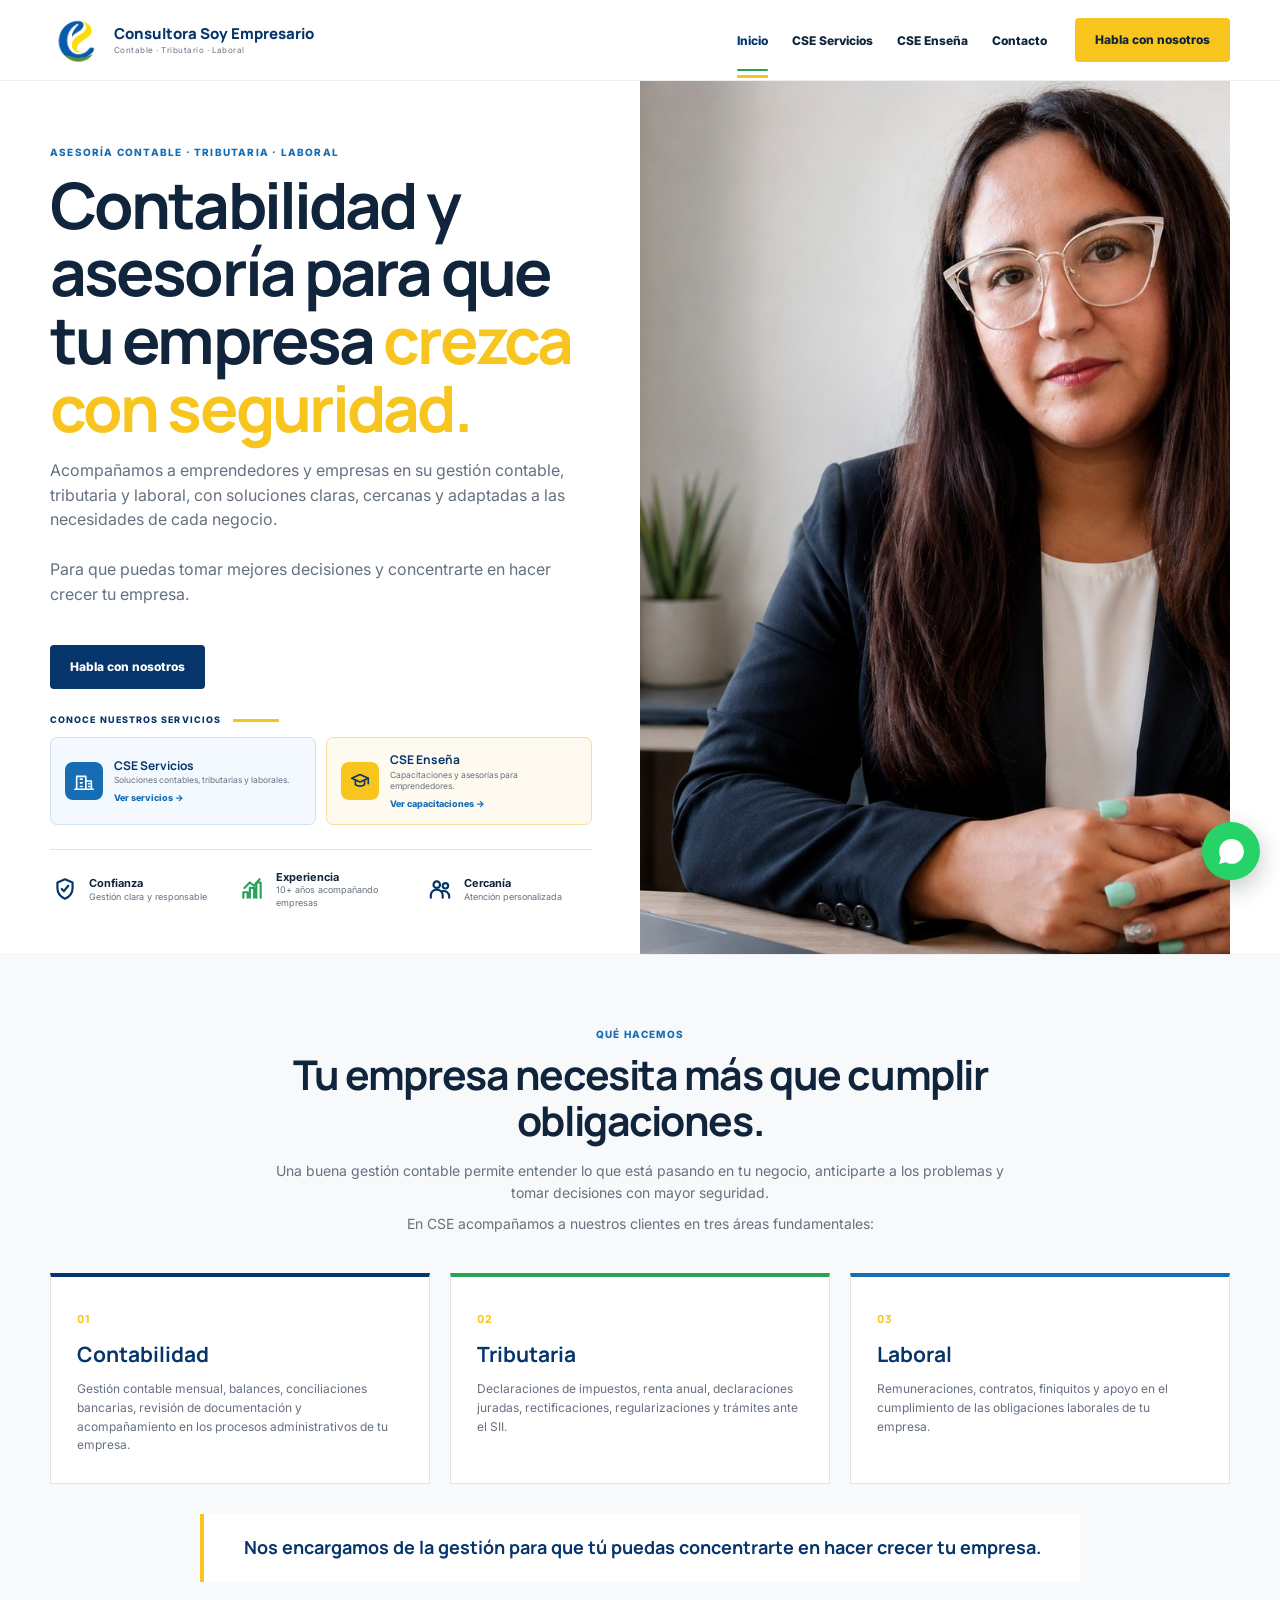
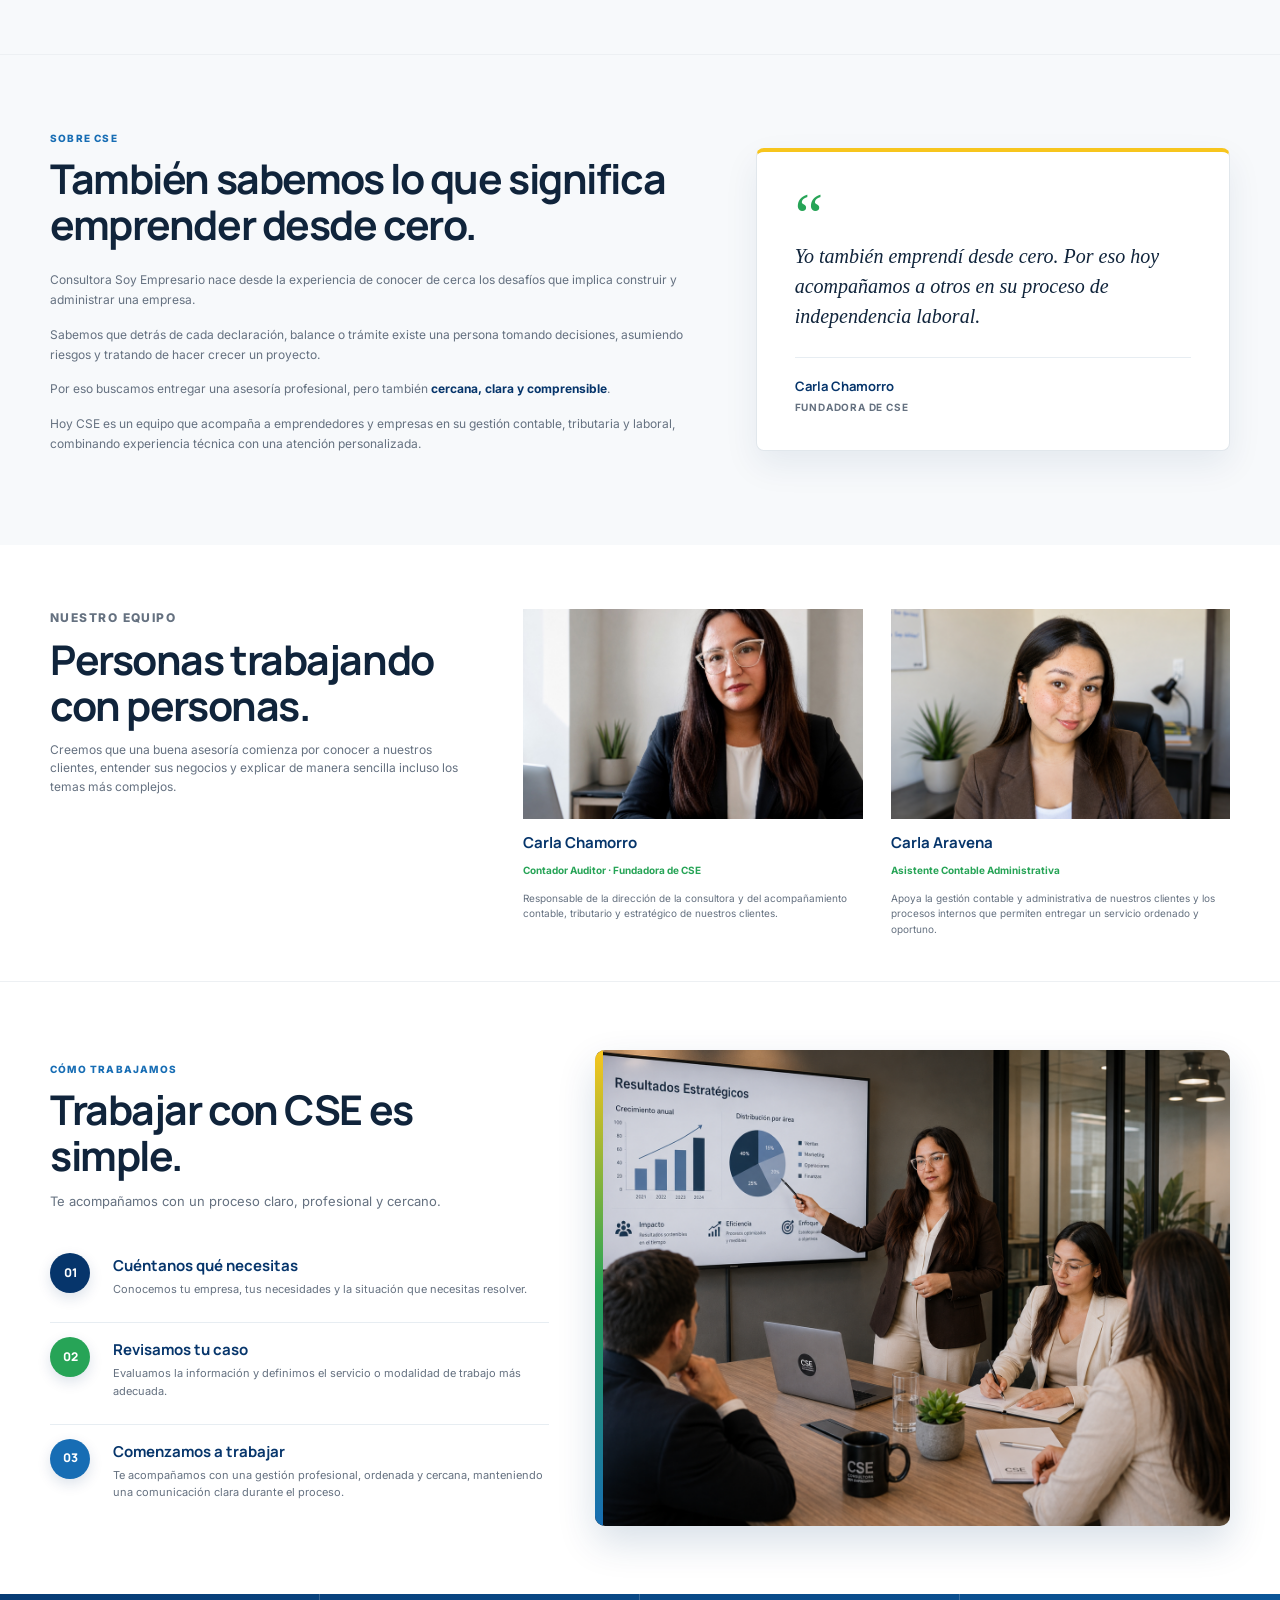
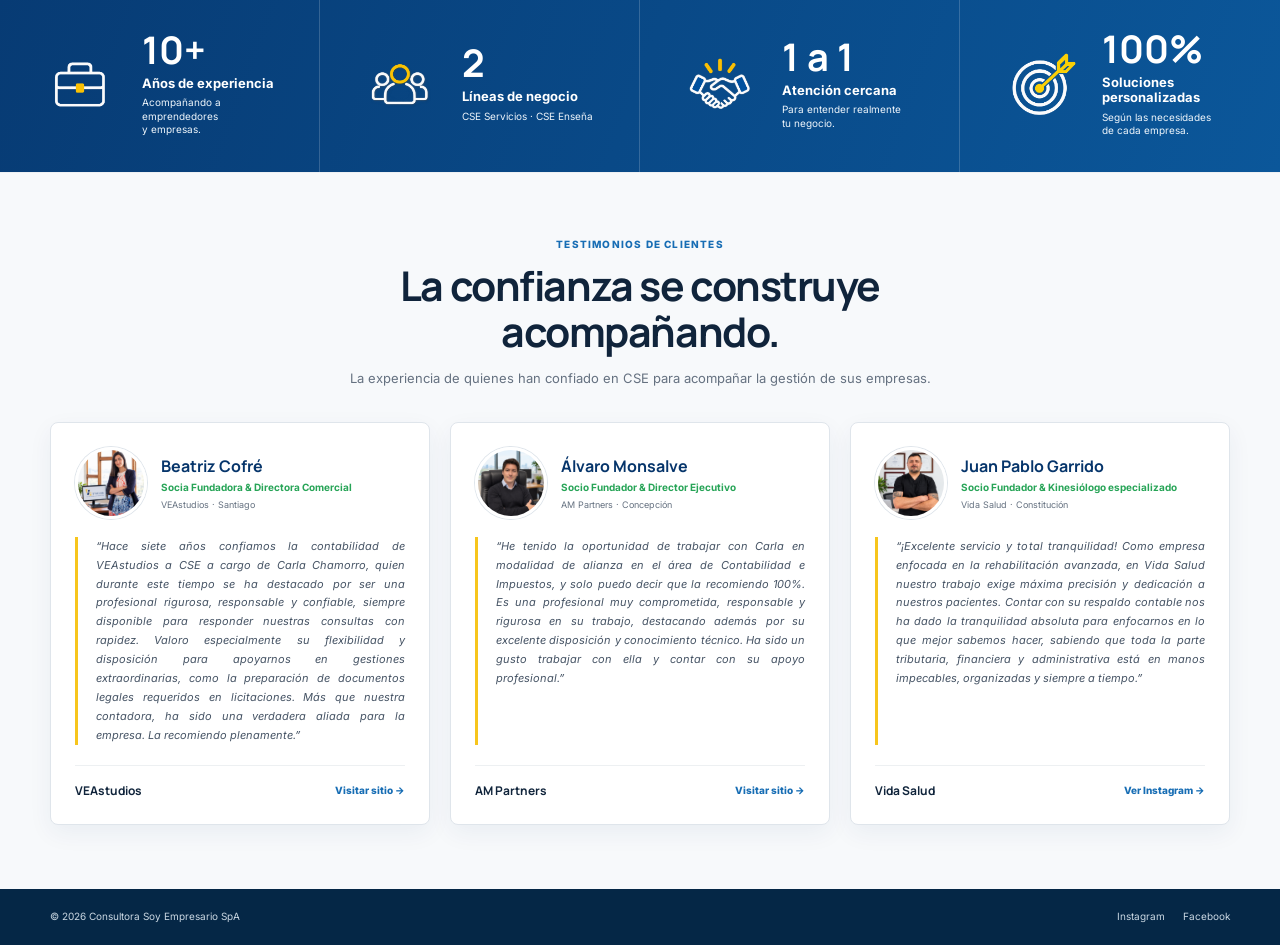
==== commit 401eab57: "Mejora portada con accesos a CSE Servicios y CSE Enseña" ====
--- a/index.html
+++ b/index.html
@@ -1 +1 @@
-<!doctype html><html lang="es"><head><meta charset="utf-8"><meta name="viewport" content="width=device-width,initial-scale=1"><meta name="description" content="Consultora Soy Empresario ofrece asesoría contable, tributaria y laboral para emprendedores y empresas en Chile, con atención cercana, clara y personalizada."><title>Consultora Soy Empresario | Inicio</title><link rel="preconnect" href="https://fonts.googleapis.com"><link rel="preconnect" href="https://fonts.gstatic.com" crossorigin><link href="https://fonts.googleapis.com/css2?family=Inter:wght@400;500;600;700;800&family=Manrope:wght@500;600;700;800&display=swap" rel="stylesheet"><link rel="stylesheet" href="css/styles.css?v=24"><link rel="stylesheet" href="css/testimonios.css?v=5"><link rel="stylesheet" href="css/nav-groups.css?v=2"></head><body><header><nav class="wrap nav" id="main-nav"><a class="brand" href="index.html" aria-label="Consultora Soy Empresario"><img class="header-logo" src="assets/brand/IMAGEN%20LOGO%20SIN%20CSE.png" alt="Logo Consultora Soy Empresario"><span class="brand-text"><strong>Consultora Soy Empresario</strong><small>Contable · Tributario · Laboral</small></span></a><button class="menu-toggle" type="button" aria-label="Abrir menú" aria-expanded="false" aria-controls="nav-links"><span></span><span></span><span></span></button><div class="links" id="nav-links"><a class="nav-tab active" href="index.html" aria-current="page">Inicio</a><a class="nav-tab" href="cse-servicios.html">CSE Servicios</a><a class="nav-tab" href="cse-ensena.html">CSE Enseña</a><a class="nav-tab" href="contacto.html">Contacto</a></div><a class="button yellow-button desktop-cta" href="https://wa.me/56933864438?text=Hola%20Carla%2C%20vi%20la%20p%C3%A1gina%20de%20Consultora%20Soy%20Empresario%20y%20quisiera%20recibir%20m%C3%A1s%20informaci%C3%B3n." target="_blank" rel="noopener">Habla con nosotros</a></nav></header><main><section class="hero" id="inicio"><div class="wrap hero-grid"><div class="hero-copy"><p class="eyebrow">ASESORÍA CONTABLE · TRIBUTARIA · LABORAL</p><h1>Contabilidad y asesoría para que tu empresa <span>crezca con seguridad.</span></h1><p class="lead">Acompañamos a emprendedores y empresas en su gestión contable, tributaria y laboral, con soluciones claras, cercanas y adaptadas a las necesidades de cada negocio.<br><br>Para que puedas tomar mejores decisiones y concentrarte en hacer crecer tu empresa.</p><div class="actions"><a class="button" href="https://wa.me/56933864438?text=Hola%20Carla%2C%20vi%20la%20p%C3%A1gina%20de%20Consultora%20Soy%20Empresario%20y%20quisiera%20recibir%20m%C3%A1s%20informaci%C3%B3n." target="_blank" rel="noopener">Habla con nosotros</a><a class="button outline" href="cse-servicios.html">Conoce nuestros servicios →</a></div><div class="hero-benefits"><div><b>✓</b><span><strong>Confianza</strong>Gestión clara y responsable</span></div><div><b>↗</b><span><strong>Experiencia</strong>10+ años acompañando empresas</span></div><div><b>●</b><span><strong>Cercanía</strong>Atención personalizada</span></div></div></div><div class="hero-photo"><img class="carla-hero-photo" src="assets/brand/Carla_chamorro.jpeg" alt="Carla Chamorro, fundadora de Consultora Soy Empresario"></div></div></section><section class="what-we-do" id="que-hacemos"><div class="wrap"><div class="what-intro"><p class="eyebrow">QUÉ HACEMOS</p><h2>Tu empresa necesita más que cumplir obligaciones.</h2><p>Una buena gestión contable permite entender lo que está pasando en tu negocio, anticiparte a los problemas y tomar decisiones con mayor seguridad.</p><p>En CSE acompañamos a nuestros clientes en tres áreas fundamentales:</p></div><div class="what-grid"><article><span class="what-number">01</span><h3>Contabilidad</h3><p>Gestión contable mensual, balances, conciliaciones bancarias, revisión de documentación y acompañamiento en los procesos administrativos de tu empresa.</p></article><article><span class="what-number">02</span><h3>Tributaria</h3><p>Declaraciones de impuestos, renta anual, declaraciones juradas, rectificaciones, regularizaciones y trámites ante el SII.</p></article><article><span class="what-number">03</span><h3>Laboral</h3><p>Remuneraciones, contratos, finiquitos y apoyo en el cumplimiento de las obligaciones laborales de tu empresa.</p></article></div><div class="what-closing">Nos encargamos de la gestión para que tú puedas concentrarte en hacer crecer tu empresa.</div></div></section><section class="about-cse" id="sobre-cse"><div class="wrap about-cse-grid"><div class="about-cse-copy"><p class="eyebrow">SOBRE CSE</p><h2>También sabemos lo que significa emprender desde cero.</h2><p>Consultora Soy Empresario nace desde la experiencia de conocer de cerca los desafíos que implica construir y administrar una empresa.</p><p>Sabemos que detrás de cada declaración, balance o trámite existe una persona tomando decisiones, asumiendo riesgos y tratando de hacer crecer un proyecto.</p><p>Por eso buscamos entregar una asesoría profesional, pero también <strong>cercana, clara y comprensible</strong>.</p><p>Hoy CSE es un equipo que acompaña a emprendedores y empresas en su gestión contable, tributaria y laboral, combinando experiencia técnica con una atención personalizada.</p></div><aside class="about-cse-quote"><span class="quote-mark">“</span><blockquote>Yo también emprendí desde cero. Por eso hoy acompañamos a otros en su proceso de independencia laboral.</blockquote><div class="quote-signature"><strong>Carla Chamorro</strong><span>Fundadora de CSE</span></div></aside></div></section><section class="about-team" id="equipo"><div class="wrap team-layout"><div class="story team-intro"><p class="eyebrow">NUESTRO EQUIPO</p><h2>Personas trabajando con personas.</h2><p>Creemos que una buena asesoría comienza por conocer a nuestros clientes, entender sus negocios y explicar de manera sencilla incluso los temas más complejos.</p></div><article class="person"><div class="person-photo"><img class="carla-team-photo" src="assets/brand/Carla_chamorro.jpeg" alt="Carla Chamorro"></div><h3>Carla Chamorro</h3><b>Contador Auditor · Fundadora de CSE</b><p>Responsable de la dirección de la consultora y del acompañamiento contable, tributario y estratégico de nuestros clientes.</p></article><article class="person"><div class="person-photo"><img class="carla-team-photo" src="assets/brand/Carla%20Aravena.png" alt="Carla Aravena"></div><h3>Carla Aravena</h3><b>Asistente Contable Administrativa</b><p>Apoya la gestión contable y administrativa de nuestros clientes y los procesos internos que permiten entregar un servicio ordenado y oportuno.</p></article></div></section><section class="how-we-work" id="como-trabajamos"><div class="wrap how-grid"><div class="how-copy"><p class="eyebrow">CÓMO TRABAJAMOS</p><h2>Trabajar con CSE es simple.</h2><p class="how-lead">Te acompañamos con un proceso claro, profesional y cercano.</p><div class="how-steps"><article class="how-step"><span class="how-step-number">01</span><div><h3>Cuéntanos qué necesitas</h3><p>Conocemos tu empresa, tus necesidades y la situación que necesitas resolver.</p></div></article><article class="how-step"><span class="how-step-number">02</span><div><h3>Revisamos tu caso</h3><p>Evaluamos la información y definimos el servicio o modalidad de trabajo más adecuada.</p></div></article><article class="how-step"><span class="how-step-number">03</span><div><h3>Comenzamos a trabajar</h3><p>Te acompañamos con una gestión profesional, ordenada y cercana, manteniendo una comunicación clara durante el proceso.</p></div></article></div></div><div class="how-photo"><img src="assets/brand/IMG_9280.png" alt="Reunión de asesoría de Consultora Soy Empresario con clientes"></div></div></section><section class="stats"><div class="stats-grid"><article class="stat-card"><div class="stat-icon"><svg viewBox="0 0 64 64" aria-hidden="true"></svg></div><div class="stat-copy"><strong>10+</strong><b>Años de experiencia</b><span>Acompañando a emprendedores<br>y empresas.</span></div></article><article class="stat-card"><div class="stat-icon"><svg viewBox="0 0 64 64" aria-hidden="true"></svg></div><div class="stat-copy"><strong>2</strong><b>Líneas de negocio</b><span>CSE Servicios · CSE Enseña</span></div></article><article class="stat-card"><div class="stat-icon"><svg viewBox="0 0 64 64" aria-hidden="true"></svg></div><div class="stat-copy"><strong>1 a 1</strong><b>Atención cercana</b><span>Para entender realmente<br>tu negocio.</span></div></article><article class="stat-card"><div class="stat-icon"><svg viewBox="0 0 64 64" aria-hidden="true"></svg></div><div class="stat-copy"><strong>100%</strong><b>Soluciones personalizadas</b><span>Según las necesidades<br>de cada empresa.</span></div></article></div></section><section class="testimonials" id="testimonios"><div class="wrap"><div class="section-heading centered"><p class="eyebrow">TESTIMONIOS DE CLIENTES</p><h2>La confianza se construye acompañando.</h2><p>La experiencia de quienes han confiado en CSE para acompañar la gestión de sus empresas.</p></div><div class="testimonials-grid"><article class="testimonial-card"><div class="testimonial-top"><img class="testimonial-photo" src="assets/testimonios/Beatriz_Cofre.png" alt="Beatriz Cofré"><div class="testimonial-person"><h3>Beatriz Cofré</h3><strong>Socia Fundadora &amp; Directora Comercial</strong><span>VEAstudios · Santiago</span></div></div><p class="testimonial-quote">“Hace siete años confiamos la contabilidad de VEAstudios a CSE a cargo de Carla Chamorro, quien durante este tiempo se ha destacado por ser una profesional rigurosa, responsable y confiable, siempre disponible para responder nuestras consultas con rapidez. Valoro especialmente su flexibilidad y disposición para apoyarnos en gestiones extraordinarias, como la preparación de documentos legales requeridos en licitaciones. Más que nuestra contadora, ha sido una verdadera aliada para la empresa. La recomiendo plenamente.”</p><div class="testimonial-company"><b>VEAstudios</b><a class="testimonial-link" href="https://veastudios.cl/" target="_blank" rel="noopener">Visitar sitio →</a></div></article><article class="testimonial-card"><div class="testimonial-top"><img class="testimonial-photo" src="assets/testimonios/Alvaro_Monsalve.jpg" alt="Álvaro Monsalve"><div class="testimonial-person"><h3>Álvaro Monsalve</h3><strong>Socio Fundador &amp; Director Ejecutivo</strong><span>AM Partners · Concepción</span></div></div><p class="testimonial-quote">“He tenido la oportunidad de trabajar con Carla en modalidad de alianza en el área de Contabilidad e Impuestos, y solo puedo decir que la recomiendo 100%. Es una profesional muy comprometida, responsable y rigurosa en su trabajo, destacando además por su excelente disposición y conocimiento técnico. Ha sido un gusto trabajar con ella y contar con su apoyo profesional.”</p><div class="testimonial-company"><b>AM Partners</b><a class="testimonial-link" href="https://ampartners.cl/" target="_blank" rel="noopener">Visitar sitio →</a></div></article><article class="testimonial-card"><div class="testimonial-top"><img class="testimonial-photo" src="assets/testimonios/Juan_Pablo_Garrido.png" alt="Juan Pablo Garrido"><div class="testimonial-person"><h3>Juan Pablo Garrido</h3><strong>Socio Fundador &amp; Kinesiólogo especializado</strong><span>Vida Salud · Constitución</span></div></div><p class="testimonial-quote">“¡Excelente servicio y total tranquilidad! Como empresa enfocada en la rehabilitación avanzada, en Vida Salud nuestro trabajo exige máxima precisión y dedicación a nuestros pacientes. Contar con su respaldo contable nos ha dado la tranquilidad absoluta para enfocarnos en lo que mejor sabemos hacer, sabiendo que toda la parte tributaria, financiera y administrativa está en manos impecables, organizadas y siempre a tiempo.”</p><div class="testimonial-company"><b>Vida Salud</b><a class="testimonial-link" href="https://www.instagram.com/vidasalud.21?utm_source=ig_web_button_share_sheet&amp;stkn=ZDNlZDc0MzIxNw==" target="_blank" rel="noopener">Ver Instagram →</a></div></article></div></div></section></main><footer><div class="wrap footer"><span>© 2026 Consultora Soy Empresario SpA</span><div class="footer-social"><a href="https://www.instagram.com/consultorasoyempresario?igsi=MXR3NWFsYzFrNzcybQ==" target="_blank" rel="noopener">Instagram</a><a href="https://www.facebook.com/share/19qrt7xo6N/?mibextid=wwXIfr" target="_blank" rel="noopener">Facebook</a></div></div></footer><a class="whatsapp-float" href="https://wa.me/56933864438?text=Hola%20Carla%2C%20vi%20la%20p%C3%A1gina%20de%20Consultora%20Soy%20Empresario%20y%20quisiera%20hacer%20una%20consulta." target="_blank" rel="noopener" aria-label="WhatsApp"><svg viewBox="0 0 32 32" aria-hidden="true"><path d="M19.11 17.34c-.27-.14-1.6-.79-1.85-.88-.25-.09-.43-.14-.61.14-.18.27-.7.88-.86 1.06-.16.18-.32.2-.59.07-.27-.14-1.15-.42-2.19-1.35-.81-.72-1.36-1.61-1.52-1.88-.16-.27-.02-.42.12-.55.12-.12.27-.32.41-.48.14-.16.18-.27.27-.45.09-.18.05-.34-.02-.48-.07-.14-.61-1.47-.84-2.01-.22-.53-.45-.46-.61-.47h-.52c-.18 0-.48.07-.73.34-.25.27-.95.93-.95 2.26 0 1.33.97 2.62 1.1 2.8.14.18 1.9 2.9 4.61 4.07.64.28 1.15.45 1.54.57.65.21 1.24.18 1.7.11.52-.08 1.6-.65 1.83-1.28.23-.63.23-1.17.16-1.28-.07-.11-.25-.18-.52-.32zM16.03 3.2c-7.05 0-12.78 5.72-12.78 12.77 0 2.25.59 4.45 1.71 6.39L3.14 29l6.8-1.78a12.75 12.75 0 0 0 6.08 1.55h.01c7.04 0 12.77-5.73 12.77-12.78S23.07 3.2 16.03 3.2z"/></svg></a><script>const toggle=document.querySelector('.menu-toggle');const nav=document.querySelector('#main-nav');const links=document.querySelectorAll('#nav-links a');if(toggle&&nav){toggle.addEventListener('click',()=>{const open=nav.classList.toggle('nav-menu-open');toggle.setAttribute('aria-expanded',open?'true':'false');toggle.setAttribute('aria-label',open?'Cerrar menú':'Abrir menú')});links.forEach(link=>link.addEventListener('click',()=>{nav.classList.remove('nav-menu-open');toggle.setAttribute('aria-expanded','false');toggle.setAttribute('aria-label','Abrir menú')}));}</script></body></html>+<!doctype html><html lang="es"><head><meta charset="utf-8"><meta name="viewport" content="width=device-width,initial-scale=1"><meta name="description" content="Consultora Soy Empresario ofrece asesoría contable, tributaria y laboral para emprendedores y empresas en Chile, con atención cercana, clara y personalizada."><title>Consultora Soy Empresario | Inicio</title><link rel="preconnect" href="https://fonts.googleapis.com"><link rel="preconnect" href="https://fonts.gstatic.com" crossorigin><link href="https://fonts.googleapis.com/css2?family=Inter:wght@400;500;600;700;800&family=Manrope:wght@500;600;700;800&display=swap" rel="stylesheet"><link rel="stylesheet" href="css/styles.css?v=24"><link rel="stylesheet" href="css/testimonios.css?v=5"><link rel="stylesheet" href="css/nav-groups.css?v=2"><style>.hero-actions-new{margin:22px 0 20px}.hero-actions-new .button{background:#06356b;color:#fff}.hero-service-label{display:flex;align-items:center;gap:12px;margin:4px 0 10px;font-size:9px;font-weight:800;letter-spacing:.12em;color:#06356b}.hero-service-label:after{content:'';width:46px;height:3px;background:#f7c51d}.hero-service-links{display:grid;grid-template-columns:1fr 1fr;gap:10px;margin-bottom:24px}.hero-service-link{display:flex;align-items:center;gap:11px;padding:13px 14px;border:1px solid #d8e4ee;border-radius:7px;background:#fff;transition:.18s ease}.hero-service-link:hover{transform:translateY(-2px);box-shadow:0 8px 20px rgba(6,53,107,.09)}.hero-service-link:first-child{background:#f4f9ff;border-color:#cfe1f3}.hero-service-link:last-child{background:#fffaf0;border-color:#f3df9c}.hero-service-icon{width:38px;height:38px;flex:0 0 38px;border-radius:8px;display:grid;place-items:center;background:#176db4;color:#fff}.hero-service-link:last-child .hero-service-icon{background:#f7c51d;color:#06356b}.hero-service-icon svg{width:22px;height:22px;fill:none;stroke:currentColor;stroke-width:1.8;stroke-linecap:round;stroke-linejoin:round}.hero-service-copy{display:flex;flex-direction:column;min-width:0}.hero-service-copy strong{font-family:'Manrope',sans-serif;font-size:12px;color:#06356b}.hero-service-copy span{font-size:8.5px;color:#657180;line-height:1.35}.hero-service-copy em{font-size:9px;font-style:normal;font-weight:800;color:#176db4;margin-top:4px}.hero-benefits .benefit-icon{width:30px;height:30px;flex:0 0 30px;display:grid;place-items:center;color:#06356b}.hero-benefits .benefit-icon.green{color:#27a457}.hero-benefits .benefit-icon svg{width:26px;height:26px;fill:none;stroke:currentColor;stroke-width:2;stroke-linecap:round;stroke-linejoin:round}.hero-benefits>div{align-items:center}.hero-benefits span{line-height:1.35}@media(max-width:600px){.hero-service-links{grid-template-columns:1fr}.hero-service-link{padding:12px}.hero-actions-new{margin-bottom:18px}.hero-benefits .benefit-icon{width:26px;height:26px;flex-basis:26px}.hero-benefits .benefit-icon svg{width:23px;height:23px}}</style></head><body><header><nav class="wrap nav" id="main-nav"><a class="brand" href="index.html" aria-label="Consultora Soy Empresario"><img class="header-logo" src="assets/brand/IMAGEN%20LOGO%20SIN%20CSE.png" alt="Logo Consultora Soy Empresario"><span class="brand-text"><strong>Consultora Soy Empresario</strong><small>Contable · Tributario · Laboral</small></span></a><button class="menu-toggle" type="button" aria-label="Abrir menú" aria-expanded="false" aria-controls="nav-links"><span></span><span></span><span></span></button><div class="links" id="nav-links"><a class="nav-tab active" href="index.html" aria-current="page">Inicio</a><a class="nav-tab" href="cse-servicios.html">CSE Servicios</a><a class="nav-tab" href="cse-ensena.html">CSE Enseña</a><a class="nav-tab" href="contacto.html">Contacto</a></div><a class="button yellow-button desktop-cta" href="https://wa.me/56933864438?text=Hola%20Carla%2C%20vi%20la%20p%C3%A1gina%20de%20Consultora%20Soy%20Empresario%20y%20quisiera%20recibir%20m%C3%A1s%20informaci%C3%B3n." target="_blank" rel="noopener">Habla con nosotros</a></nav></header><main><section class="hero" id="inicio"><div class="wrap hero-grid"><div class="hero-copy"><p class="eyebrow">ASESORÍA CONTABLE · TRIBUTARIA · LABORAL</p><h1>Contabilidad y asesoría para que tu empresa <span>crezca con seguridad.</span></h1><p class="lead">Acompañamos a emprendedores y empresas en su gestión contable, tributaria y laboral, con soluciones claras, cercanas y adaptadas a las necesidades de cada negocio.<br><br>Para que puedas tomar mejores decisiones y concentrarte en hacer crecer tu empresa.</p><div class="hero-actions-new"><a class="button" href="https://wa.me/56933864438?text=Hola%20Carla%2C%20vi%20la%20p%C3%A1gina%20de%20Consultora%20Soy%20Empresario%20y%20quisiera%20recibir%20m%C3%A1s%20informaci%C3%B3n." target="_blank" rel="noopener">Habla con nosotros</a></div><div class="hero-service-label">CONOCE NUESTROS SERVICIOS</div><div class="hero-service-links"><a class="hero-service-link" href="cse-servicios.html"><span class="hero-service-icon"><svg viewBox="0 0 24 24" aria-hidden="true"><path d="M4 21V7h10v14M8 10h2m-2 4h2m-2 4h2M14 12h6v9M17 15h1m-1 3h1M2 21h20"/></svg></span><span class="hero-service-copy"><strong>CSE Servicios</strong><span>Soluciones contables, tributarias y laborales.</span><em>Ver servicios →</em></span></a><a class="hero-service-link" href="cse-ensena.html"><span class="hero-service-icon"><svg viewBox="0 0 24 24" aria-hidden="true"><path d="m3 9 9-4 9 4-9 4-9-4Z"/><path d="M7 11v5c2.8 2.2 7.2 2.2 10 0v-5M21 9v6"/></svg></span><span class="hero-service-copy"><strong>CSE Enseña</strong><span>Capacitaciones y asesorías para emprendedores.</span><em>Ver capacitaciones →</em></span></a></div><div class="hero-benefits"><div><span class="benefit-icon"><svg viewBox="0 0 24 24" aria-hidden="true"><path d="M12 3 5 6v5c0 4.6 2.8 8 7 10 4.2-2 7-5.4 7-10V6l-7-3Z"/><path d="m9 12 2 2 4-5"/></svg></span><span><strong>Confianza</strong>Gestión clara y responsable</span></div><div><span class="benefit-icon green"><svg viewBox="0 0 24 24" aria-hidden="true"><path d="M4 20v-5h4v5M10 20v-9h4v9M16 20V6h4v14"/><path d="m5 11 5-5 4 3 5-6"/></svg></span><span><strong>Experiencia</strong>10+ años acompañando empresas</span></div><div><span class="benefit-icon"><svg viewBox="0 0 24 24" aria-hidden="true"><circle cx="9" cy="8" r="3"/><circle cx="17" cy="9" r="2.5"/><path d="M3.5 20v-2c0-3 2.4-5.5 5.5-5.5s5.5 2.5 5.5 5.5v2M14 14c3.4-.8 6.5 1.5 6.5 5v1"/></svg></span><span><strong>Cercanía</strong>Atención personalizada</span></div></div></div><div class="hero-photo"><img class="carla-hero-photo" src="assets/brand/Carla_chamorro.jpeg" alt="Carla Chamorro, fundadora de Consultora Soy Empresario"></div></div></section><section class="what-we-do" id="que-hacemos"><div class="wrap"><div class="what-intro"><p class="eyebrow">QUÉ HACEMOS</p><h2>Tu empresa necesita más que cumplir obligaciones.</h2><p>Una buena gestión contable permite entender lo que está pasando en tu negocio, anticiparte a los problemas y tomar decisiones con mayor seguridad.</p><p>En CSE acompañamos a nuestros clientes en tres áreas fundamentales:</p></div><div class="what-grid"><article><span class="what-number">01</span><h3>Contabilidad</h3><p>Gestión contable mensual, balances, conciliaciones bancarias, revisión de documentación y acompañamiento en los procesos administrativos de tu empresa.</p></article><article><span class="what-number">02</span><h3>Tributaria</h3><p>Declaraciones de impuestos, renta anual, declaraciones juradas, rectificaciones, regularizaciones y trámites ante el SII.</p></article><article><span class="what-number">03</span><h3>Laboral</h3><p>Remuneraciones, contratos, finiquitos y apoyo en el cumplimiento de las obligaciones laborales de tu empresa.</p></article></div><div class="what-closing">Nos encargamos de la gestión para que tú puedas concentrarte en hacer crecer tu empresa.</div></div></section><section class="about-cse" id="sobre-cse"><div class="wrap about-cse-grid"><div class="about-cse-copy"><p class="eyebrow">SOBRE CSE</p><h2>También sabemos lo que significa emprender desde cero.</h2><p>Consultora Soy Empresario nace desde la experiencia de conocer de cerca los desafíos que implica construir y administrar una empresa.</p><p>Sabemos que detrás de cada declaración, balance o trámite existe una persona tomando decisiones, asumiendo riesgos y tratando de hacer crecer un proyecto.</p><p>Por eso buscamos entregar una asesoría profesional, pero también <strong>cercana, clara y comprensible</strong>.</p><p>Hoy CSE es un equipo que acompaña a emprendedores y empresas en su gestión contable, tributaria y laboral, combinando experiencia técnica con una atención personalizada.</p></div><aside class="about-cse-quote"><span class="quote-mark">“</span><blockquote>Yo también emprendí desde cero. Por eso hoy acompañamos a otros en su proceso de independencia laboral.</blockquote><div class="quote-signature"><strong>Carla Chamorro</strong><span>Fundadora de CSE</span></div></aside></div></section><section class="about-team" id="equipo"><div class="wrap team-layout"><div class="story team-intro"><p class="eyebrow">NUESTRO EQUIPO</p><h2>Personas trabajando con personas.</h2><p>Creemos que una buena asesoría comienza por conocer a nuestros clientes, entender sus negocios y explicar de manera sencilla incluso los temas más complejos.</p></div><article class="person"><div class="person-photo"><img class="carla-team-photo" src="assets/brand/Carla_chamorro.jpeg" alt="Carla Chamorro"></div><h3>Carla Chamorro</h3><b>Contador Auditor · Fundadora de CSE</b><p>Responsable de la dirección de la consultora y del acompañamiento contable, tributario y estratégico de nuestros clientes.</p></article><article class="person"><div class="person-photo"><img class="carla-team-photo" src="assets/brand/Carla%20Aravena.png" alt="Carla Aravena"></div><h3>Carla Aravena</h3><b>Asistente Contable Administrativa</b><p>Apoya la gestión contable y administrativa de nuestros clientes y los procesos internos que permiten entregar un servicio ordenado y oportuno.</p></article></div></section><section class="how-we-work" id="como-trabajamos"><div class="wrap how-grid"><div class="how-copy"><p class="eyebrow">CÓMO TRABAJAMOS</p><h2>Trabajar con CSE es simple.</h2><p class="how-lead">Te acompañamos con un proceso claro, profesional y cercano.</p><div class="how-steps"><article class="how-step"><span class="how-step-number">01</span><div><h3>Cuéntanos qué necesitas</h3><p>Conocemos tu empresa, tus necesidades y la situación que necesitas resolver.</p></div></article><article class="how-step"><span class="how-step-number">02</span><div><h3>Revisamos tu caso</h3><p>Evaluamos la información y definimos el servicio o modalidad de trabajo más adecuada.</p></div></article><article class="how-step"><span class="how-step-number">03</span><div><h3>Comenzamos a trabajar</h3><p>Te acompañamos con una gestión profesional, ordenada y cercana, manteniendo una comunicación clara durante el proceso.</p></div></article></div></div><div class="how-photo"><img src="assets/brand/IMG_9280.png" alt="Reunión de asesoría de Consultora Soy Empresario con clientes"></div></div></section><section class="stats"><div class="stats-grid"><article class="stat-card"><div class="stat-icon"><svg viewBox="0 0 64 64" aria-hidden="true"></svg></div><div class="stat-copy"><strong>10+</strong><b>Años de experiencia</b><span>Acompañando a emprendedores<br>y empresas.</span></div></article><article class="stat-card"><div class="stat-icon"><svg viewBox="0 0 64 64" aria-hidden="true"></svg></div><div class="stat-copy"><strong>2</strong><b>Líneas de negocio</b><span>CSE Servicios · CSE Enseña</span></div></article><article class="stat-card"><div class="stat-icon"><svg viewBox="0 0 64 64" aria-hidden="true"></svg></div><div class="stat-copy"><strong>1 a 1</strong><b>Atención cercana</b><span>Para entender realmente<br>tu negocio.</span></div></article><article class="stat-card"><div class="stat-icon"><svg viewBox="0 0 64 64" aria-hidden="true"></svg></div><div class="stat-copy"><strong>100%</strong><b>Soluciones personalizadas</b><span>Según las necesidades<br>de cada empresa.</span></div></article></div></section><section class="testimonials" id="testimonios"><div class="wrap"><div class="section-heading centered"><p class="eyebrow">TESTIMONIOS DE CLIENTES</p><h2>La confianza se construye acompañando.</h2><p>La experiencia de quienes han confiado en CSE para acompañar la gestión de sus empresas.</p></div><div class="testimonials-grid"><article class="testimonial-card"><div class="testimonial-top"><img class="testimonial-photo" src="assets/testimonios/Beatriz_Cofre.png" alt="Beatriz Cofré"><div class="testimonial-person"><h3>Beatriz Cofré</h3><strong>Socia Fundadora &amp; Directora Comercial</strong><span>VEAstudios · Santiago</span></div></div><p class="testimonial-quote">“Hace siete años confiamos la contabilidad de VEAstudios a CSE a cargo de Carla Chamorro, quien durante este tiempo se ha destacado por ser una profesional rigurosa, responsable y confiable, siempre disponible para responder nuestras consultas con rapidez. Valoro especialmente su flexibilidad y disposición para apoyarnos en gestiones extraordinarias, como la preparación de documentos legales requeridos en licitaciones. Más que nuestra contadora, ha sido una verdadera aliada para la empresa. La recomiendo plenamente.”</p><div class="testimonial-company"><b>VEAstudios</b><a class="testimonial-link" href="https://veastudios.cl/" target="_blank" rel="noopener">Visitar sitio →</a></div></article><article class="testimonial-card"><div class="testimonial-top"><img class="testimonial-photo" src="assets/testimonios/Alvaro_Monsalve.jpg" alt="Álvaro Monsalve"><div class="testimonial-person"><h3>Álvaro Monsalve</h3><strong>Socio Fundador &amp; Director Ejecutivo</strong><span>AM Partners · Concepción</span></div></div><p class="testimonial-quote">“He tenido la oportunidad de trabajar con Carla en modalidad de alianza en el área de Contabilidad e Impuestos, y solo puedo decir que la recomiendo 100%. Es una profesional muy comprometida, responsable y rigurosa en su trabajo, destacando además por su excelente disposición y conocimiento técnico. Ha sido un gusto trabajar con ella y contar con su apoyo profesional.”</p><div class="testimonial-company"><b>AM Partners</b><a class="testimonial-link" href="https://ampartners.cl/" target="_blank" rel="noopener">Visitar sitio →</a></div></article><article class="testimonial-card"><div class="testimonial-top"><img class="testimonial-photo" src="assets/testimonios/Juan_Pablo_Garrido.png" alt="Juan Pablo Garrido"><div class="testimonial-person"><h3>Juan Pablo Garrido</h3><strong>Socio Fundador &amp; Kinesiólogo especializado</strong><span>Vida Salud · Constitución</span></div></div><p class="testimonial-quote">“¡Excelente servicio y total tranquilidad! Como empresa enfocada en la rehabilitación avanzada, en Vida Salud nuestro trabajo exige máxima precisión y dedicación a nuestros pacientes. Contar con su respaldo contable nos ha dado la tranquilidad absoluta para enfocarnos en lo que mejor sabemos hacer, sabiendo que toda la parte tributaria, financiera y administrativa está en manos impecables, organizadas y siempre a tiempo.”</p><div class="testimonial-company"><b>Vida Salud</b><a class="testimonial-link" href="https://www.instagram.com/vidasalud.21?utm_source=ig_web_button_share_sheet&amp;stkn=ZDNlZDc0MzIxNw==" target="_blank" rel="noopener">Ver Instagram →</a></div></article></div></div></section></main><footer><div class="wrap footer"><span>© 2026 Consultora Soy Empresario SpA</span><div class="footer-social"><a href="https://www.instagram.com/consultorasoyempresario?igsi=MXR3NWFsYzFrNzcybQ==" target="_blank" rel="noopener">Instagram</a><a href="https://www.facebook.com/share/19qrt7xo6N/?mibextid=wwXIfr" target="_blank" rel="noopener">Facebook</a></div></div></footer><a class="whatsapp-float" href="https://wa.me/56933864438?text=Hola%20Carla%2C%20vi%20la%20p%C3%A1gina%20de%20Consultora%20Soy%20Empresario%20y%20quisiera%20hacer%20una%20consulta." target="_blank" rel="noopener" aria-label="WhatsApp"><svg viewBox="0 0 32 32" aria-hidden="true"><path d="M19.11 17.34c-.27-.14-1.6-.79-1.85-.88-.25-.09-.43-.14-.61.14-.18.27-.7.88-.86 1.06-.16.18-.32.2-.59.07-.27-.14-1.15-.42-2.19-1.35-.81-.72-1.36-1.61-1.52-1.88-.16-.27-.02-.42.12-.55.12-.12.27-.32.41-.48.14-.16.18-.27.27-.45.09-.18.05-.34-.02-.48-.07-.14-.61-1.47-.84-2.01-.22-.53-.45-.46-.61-.47h-.52c-.18 0-.48.07-.73.34-.25.27-.95.93-.95 2.26 0 1.33.97 2.62 1.1 2.8.14.18 1.9 2.9 4.61 4.07.64.28 1.15.45 1.54.57.65.21 1.24.18 1.7.11.52-.08 1.6-.65 1.83-1.28.23-.63.23-1.17.16-1.28-.07-.11-.25-.18-.52-.32zM16.03 3.2c-7.05 0-12.78 5.72-12.78 12.77 0 2.25.59 4.45 1.71 6.39L3.14 29l6.8-1.78a12.75 12.75 0 0 0 6.08 1.55h.01c7.04 0 12.77-5.73 12.77-12.78S23.07 3.2 16.03 3.2z"/></svg></a><script>const toggle=document.querySelector('.menu-toggle');const nav=document.querySelector('#main-nav');const links=document.querySelectorAll('#nav-links a');if(toggle&&nav){toggle.addEventListener('click',()=>{const open=nav.classList.toggle('nav-menu-open');toggle.setAttribute('aria-expanded',open?'true':'false');toggle.setAttribute('aria-label',open?'Cerrar menú':'Abrir menú')});links.forEach(link=>link.addEventListener('click',()=>{nav.classList.remove('nav-menu-open');toggle.setAttribute('aria-expanded','false');toggle.setAttribute('aria-label','Abrir menú')}));}</script></body></html>
--- a/css/testimonios.css
+++ b/css/testimonios.css
@@ -1 +1 @@
-.testimonials{padding:64px 0;background:#f7f9fb;border-top:1px solid #edf0f3}.testimonials .section-heading{max-width:760px;margin-bottom:34px}.testimonials-grid{display:grid;grid-template-columns:repeat(3,1fr);gap:20px}.testimonial-card{background:#fff;border:1px solid #dfe5eb;border-radius:8px;padding:24px;display:flex;flex-direction:column;min-height:100%;box-shadow:0 8px 24px rgba(6,53,107,.06)}.testimonial-top{display:flex;align-items:center;gap:14px;margin-bottom:18px}.testimonial-photo{width:72px;height:72px;border-radius:50%;object-fit:cover;object-position:center;flex:0 0 72px;border:3px solid #fff;box-shadow:0 0 0 1px #dfe5eb}.testimonial-person{min-width:0}.testimonial-person h3{margin:0 0 3px;color:#06356b;font-size:16px}.testimonial-person strong{display:block;font-size:10px;color:#27a457;line-height:1.35}.testimonial-person span{display:block;margin-top:3px;font-size:9px;color:#657180}.testimonial-quote{position:relative;margin:0 0 20px;padding:0 0 0 18px;border-left:3px solid #f7c51d;font-size:11px;line-height:1.72;color:#455364;flex:1;font-style:italic;text-align:justify;text-justify:inter-word;hyphens:auto}.testimonial-company{display:flex;align-items:center;justify-content:space-between;gap:12px;padding-top:16px;border-top:1px solid #edf0f2}.testimonial-company b{font-family:'Manrope',sans-serif;font-size:12px;color:#10243b}.testimonial-link{font-size:10px;font-weight:800;color:#176db4;white-space:nowrap}.testimonial-link:hover{text-decoration:underline}.testimonial-source{margin-top:18px;text-align:center;font-size:9px;color:#7a8794}.story-mark{display:none!important}.about-team{padding-bottom:34px!important}.team-intro h2{max-width:390px}.team-intro>p:not(.eyebrow){font-size:12px;color:#657180}.how-we-work{padding:68px 0;background:#fff;border-top:1px solid #edf0f3}.how-grid{display:grid;grid-template-columns:.88fr 1.12fr;gap:46px;align-items:center}.how-copy h2{max-width:430px;color:#10243b}.how-lead{max-width:470px;margin:0 0 28px;color:#657180;font-size:13px}.how-steps{display:flex;flex-direction:column;gap:10px}.how-step{display:grid;grid-template-columns:48px 1fr;gap:15px;align-items:start;padding:14px 0;border-top:1px solid #e7edf2}.how-step:first-child{border-top:0}.how-step-number{width:40px;height:40px;border-radius:50%;display:grid;place-items:center;background:#06356b;color:#fff;font-family:'Manrope',sans-serif;font-size:12px;font-weight:800;box-shadow:0 5px 14px rgba(6,53,107,.14)}.how-step:nth-child(2) .how-step-number{background:#27a457}.how-step:nth-child(3) .how-step-number{background:#176db4}.how-step h3{margin:1px 0 4px;color:#06356b;font-size:15px}.how-step p{margin:0;color:#657180;font-size:11px;line-height:1.55}.how-photo{position:relative;overflow:hidden;border-radius:10px;box-shadow:0 16px 38px rgba(6,53,107,.16);background:#eef2f5;min-height:430px}.how-photo:before{content:"";position:absolute;left:0;top:0;width:8px;height:100%;background:linear-gradient(180deg,#f7c51d,#27a457,#176db4);z-index:1}.how-photo img{display:block;width:100%;height:100%;min-height:430px;object-fit:cover;object-position:center}.about-cse{padding:76px 0;background:#f7f9fb;border-top:1px solid #edf0f3}.about-cse-grid{display:grid;grid-template-columns:1.15fr .85fr;gap:64px;align-items:center}.about-cse-copy h2{max-width:650px;margin-bottom:22px;color:#10243b}.about-cse-copy>p:not(.eyebrow){max-width:680px;margin:0 0 14px;font-size:12px;line-height:1.7;color:#657180}.about-cse-copy strong{color:#06356b}.about-cse-quote{position:relative;padding:38px 38px 34px;background:#fff;border:1px solid #e1e7ec;border-top:4px solid #f7c51d;border-radius:8px;box-shadow:0 14px 34px rgba(6,53,107,.08)}.quote-mark{display:block;height:38px;font-family:Georgia,serif;font-size:64px;line-height:.8;color:#27a457}.about-cse-quote blockquote{margin:14px 0 26px;padding:0;border:0;font-family:Georgia,serif;font-size:20px;line-height:1.48;font-style:italic;color:#10243b}.quote-signature{padding-top:18px;border-top:1px solid #e7edf2}.quote-signature strong{display:block;font-family:'Manrope',sans-serif;font-size:13px;color:#06356b}.quote-signature span{display:block;margin-top:4px;font-size:10px;font-weight:700;letter-spacing:.08em;text-transform:uppercase;color:#657180}.plan-help{margin-top:24px!important}.plan-help>a{display:inline-flex!important;align-items:center;justify-content:center;background:#06356b!important;color:#fff!important;padding:12px 22px!important;border-radius:4px!important;font-family:'Manrope',sans-serif!important;font-size:12px!important;font-weight:800!important;box-shadow:0 7px 18px rgba(6,53,107,.16);transition:transform .18s ease,background .18s ease,box-shadow .18s ease}.plan-help>a:hover{background:#0a4c91!important;transform:translateY(-1px);box-shadow:0 9px 22px rgba(6,53,107,.22);text-decoration:none}.menu-toggle{display:none;background:#fff;border:1px solid #dfe5eb;border-radius:6px;width:42px;height:42px;padding:9px;align-items:center;justify-content:center;flex-direction:column;gap:4px;cursor:pointer}.menu-toggle span{display:block;width:20px;height:2px;background:#06356b;border-radius:2px;transition:transform .2s ease,opacity .2s ease}.nav.nav-menu-open .menu-toggle span:nth-child(1){transform:translateY(6px) rotate(45deg)}.nav.nav-menu-open .menu-toggle span:nth-child(2){opacity:0}.nav.nav-menu-open .menu-toggle span:nth-child(3){transform:translateY(-6px) rotate(-45deg)}#contenido-educativo .what-closing::before{content:""!important;background-color:#ff1f1f!important;background-image:url("data:image/svg+xml,%3Csvg xmlns='http://www.w3.org/2000/svg' viewBox='0 0 64 46'%3E%3Crect width='64' height='46' rx='12' fill='%23ff1f1f'/%3E%3Cpath d='M27 15.5 43 23 27 30.5Z' fill='white'/%3E%3C/svg%3E")!important;background-repeat:no-repeat!important;background-position:center!important;background-size:100% 100%!important;color:transparent!important;padding-left:0!important;box-shadow:0 8px 18px rgba(255,31,31,.18)!important}@media(max-width:980px){.testimonials-grid{grid-template-columns:1fr 1fr}.testimonial-card:last-child{grid-column:1/-1}.how-grid{grid-template-columns:1fr;gap:30px}.how-photo{min-height:380px}.how-photo img{min-height:380px}.about-cse-grid{grid-template-columns:1fr;gap:30px}.about-cse-quote{max-width:680px}.nav{position:relative}.menu-toggle{display:flex;margin-left:auto}.desktop-cta{margin-left:0}.nav.nav-menu-open .links{display:flex;position:absolute;top:80px;left:0;right:0;flex-direction:column;gap:0;background:#fff;border:1px solid #dfe5eb;border-top:0;box-shadow:0 16px 30px rgba(6,53,107,.12);padding:10px 18px 16px;z-index:60}.nav.nav-menu-open .links a{padding:13px 4px;border-bottom:1px solid #edf0f3}.nav.nav-menu-open .links a:last-child{border-bottom:0}}@media(max-width:650px){.testimonials{padding:50px 0}.testimonials-grid{grid-template-columns:1fr}.testimonial-card:last-child{grid-column:auto}.testimonial-card{padding:20px}.testimonial-photo{width:64px;height:64px;flex-basis:64px}.testimonial-quote{font-size:10.5px;line-height:1.68}.about-team{padding-bottom:26px!important}.how-we-work{padding:50px 0}.how-step{grid-template-columns:42px 1fr;gap:12px}.how-step-number{width:36px;height:36px;font-size:11px}.how-photo{min-height:260px;border-radius:8px}.how-photo img{min-height:260px}.about-cse{padding:52px 0}.about-cse-grid{gap:24px}.about-cse-quote{padding:28px 24px 26px}.about-cse-quote blockquote{font-size:17px}.quote-mark{font-size:54px}.plan-help>a{width:100%;max-width:330px}.desktop-cta{display:none}.menu-toggle{margin-left:auto}}+.testimonials{padding:64px 0;background:#f7f9fb;border-top:1px solid #edf0f3}.testimonials .section-heading{max-width:760px;margin-bottom:34px}.testimonials-grid{display:grid;grid-template-columns:repeat(3,1fr);gap:20px}.testimonial-card{background:#fff;border:1px solid #dfe5eb;border-radius:8px;padding:24px;display:flex;flex-direction:column;min-height:100%;box-shadow:0 8px 24px rgba(6,53,107,.06)}.testimonial-top{display:flex;align-items:center;gap:14px;margin-bottom:18px}.testimonial-photo{width:72px;height:72px;border-radius:50%;object-fit:cover;object-position:center;flex:0 0 72px;border:3px solid #fff;box-shadow:0 0 0 1px #dfe5eb}.testimonial-person{min-width:0}.testimonial-person h3{margin:0 0 3px;color:#06356b;font-size:16px}.testimonial-person strong{display:block;font-size:10px;color:#27a457;line-height:1.35}.testimonial-person span{display:block;margin-top:3px;font-size:9px;color:#657180}.testimonial-quote{position:relative;margin:0 0 20px;padding:0 0 0 18px;border-left:3px solid #f7c51d;font-size:11px;line-height:1.72;color:#455364;flex:1;font-style:italic;text-align:justify;text-justify:inter-word;hyphens:auto}.testimonial-company{display:flex;align-items:center;justify-content:space-between;gap:12px;padding-top:16px;border-top:1px solid #edf0f2}.testimonial-company b{font-family:'Manrope',sans-serif;font-size:12px;color:#10243b}.testimonial-link{font-size:10px;font-weight:800;color:#176db4;white-space:nowrap}.testimonial-link:hover{text-decoration:underline}.testimonial-source{margin-top:18px;text-align:center;font-size:9px;color:#7a8794}.story-mark{display:none!important}.about-team{padding-bottom:34px!important}.team-intro h2{max-width:390px}.team-intro>p:not(.eyebrow){font-size:12px;color:#657180}.how-we-work{padding:68px 0;background:#fff;border-top:1px solid #edf0f3}.how-grid{display:grid;grid-template-columns:.88fr 1.12fr;gap:46px;align-items:center}.how-copy h2{max-width:430px;color:#10243b}.how-lead{max-width:470px;margin:0 0 28px;color:#657180;font-size:13px}.how-steps{display:flex;flex-direction:column;gap:10px}.how-step{display:grid;grid-template-columns:48px 1fr;gap:15px;align-items:start;padding:14px 0;border-top:1px solid #e7edf2}.how-step:first-child{border-top:0}.how-step-number{width:40px;height:40px;border-radius:50%;display:grid;place-items:center;background:#06356b;color:#fff;font-family:'Manrope',sans-serif;font-size:12px;font-weight:800;box-shadow:0 5px 14px rgba(6,53,107,.14)}.how-step:nth-child(2) .how-step-number{background:#27a457}.how-step:nth-child(3) .how-step-number{background:#176db4}.how-step h3{margin:1px 0 4px;color:#06356b;font-size:15px}.how-step p{margin:0;color:#657180;font-size:11px;line-height:1.55}.how-photo{position:relative;overflow:hidden;border-radius:10px;box-shadow:0 16px 38px rgba(6,53,107,.16);background:#eef2f5;min-height:430px}.how-photo:before{content:"";position:absolute;left:0;top:0;width:8px;height:100%;background:linear-gradient(180deg,#f7c51d,#27a457,#176db4);z-index:1}.how-photo img{display:block;width:100%;height:100%;min-height:430px;object-fit:cover;object-position:center}.about-cse{padding:76px 0;background:#f7f9fb;border-top:1px solid #edf0f3}.about-cse-grid{display:grid;grid-template-columns:1.15fr .85fr;gap:64px;align-items:center}.about-cse-copy h2{max-width:650px;margin-bottom:22px;color:#10243b}.about-cse-copy>p:not(.eyebrow){max-width:680px;margin:0 0 14px;font-size:12px;line-height:1.7;color:#657180}.about-cse-copy strong{color:#06356b}.about-cse-quote{position:relative;padding:38px 38px 34px;background:#fff;border:1px solid #e1e7ec;border-top:4px solid #f7c51d;border-radius:8px;box-shadow:0 14px 34px rgba(6,53,107,.08)}.quote-mark{display:block;height:38px;font-family:Georgia,serif;font-size:64px;line-height:.8;color:#27a457}.about-cse-quote blockquote{margin:14px 0 26px;padding:0;border:0;font-family:Georgia,serif;font-size:20px;line-height:1.48;font-style:italic;color:#10243b}.quote-signature{padding-top:18px;border-top:1px solid #e7edf2}.quote-signature strong{display:block;font-family:'Manrope',sans-serif;font-size:13px;color:#06356b}.quote-signature span{display:block;margin-top:4px;font-size:10px;font-weight:700;letter-spacing:.08em;text-transform:uppercase;color:#657180}.plan-help{margin-top:24px!important}.plan-help>a{display:inline-flex!important;align-items:center;justify-content:center;background:#06356b!important;color:#fff!important;padding:12px 22px!important;border-radius:4px!important;font-family:'Manrope',sans-serif!important;font-size:12px!important;font-weight:800!important;box-shadow:0 7px 18px rgba(6,53,107,.16);transition:transform .18s ease,background .18s ease,box-shadow .18s ease}.plan-help>a:hover{background:#0a4c91!important;transform:translateY(-1px);box-shadow:0 9px 22px rgba(6,53,107,.22);text-decoration:none}.menu-toggle{display:none;background:#fff;border:1px solid #dfe5eb;border-radius:6px;width:42px;height:42px;padding:9px;align-items:center;justify-content:center;flex-direction:column;gap:4px;cursor:pointer}.menu-toggle span{display:block;width:20px;height:2px;background:#06356b;border-radius:2px;transition:transform .2s ease,opacity .2s ease}.nav.nav-menu-open .menu-toggle span:nth-child(1){transform:translateY(6px) rotate(45deg)}.nav.nav-menu-open .menu-toggle span:nth-child(2){opacity:0}.nav.nav-menu-open .menu-toggle span:nth-child(3){transform:translateY(-6px) rotate(-45deg)}#contenido-educativo .what-closing::before{content:""!important;background-color:#ff1f1f!important;background-image:url("data:image/svg+xml,%3Csvg xmlns='http://www.w3.org/2000/svg' viewBox='0 0 64 46'%3E%3Crect width='64' height='46' rx='12' fill='%23ff1f1f'/%3E%3Cpath d='M27 15.5 43 23 27 30.5Z' fill='white'/%3E%3C/svg%3E")!important;background-repeat:no-repeat!important;background-position:center!important;background-size:100% 100%!important;color:transparent!important;padding-left:0!important;box-shadow:0 8px 18px rgba(255,31,31,.18)!important}.booking-banner{display:grid!important;grid-template-columns:minmax(260px,.8fr) minmax(0,1.7fr)!important;gap:28px!important;align-items:center!important;padding:30px 34px!important;border-radius:10px!important}.booking-banner>.academy-message{display:flex!important;flex-direction:column!important;gap:4px!important}.booking-banner>.academy-message strong{font-family:'Manrope',sans-serif!important;font-size:19px!important;line-height:1.25!important;color:#fff!important}.booking-banner>.academy-message span{font-family:'Manrope',sans-serif!important;font-size:16px!important;line-height:1.3!important;color:#f7c51d!important;font-weight:800!important}.booking-banner-links{display:grid!important;grid-template-columns:repeat(3,minmax(0,1fr))!important;gap:12px!important}.booking-banner-links>a{display:grid!important;grid-template-columns:auto 1fr!important;grid-template-areas:'num title' 'num action'!important;column-gap:12px!important;row-gap:5px!important;align-items:center!important;min-height:92px!important;padding:16px 15px!important;border:1px solid rgba(255,255,255,.28)!important;border-radius:9px!important;background:rgba(255,255,255,.08)!important;color:#fff!important;text-decoration:none!important;box-shadow:inset 0 1px 0 rgba(255,255,255,.04)!important;transition:transform .18s ease,background .18s ease,border-color .18s ease!important}.booking-banner-links>a:hover{transform:translateY(-2px)!important;background:rgba(255,255,255,.14)!important;border-color:rgba(255,255,255,.5)!important}.booking-banner-links>a>span{grid-area:num!important;display:grid!important;place-items:center!important;width:34px!important;height:34px!important;border-radius:50%!important;background:#f7c51d!important;color:#06356b!important;font-family:'Manrope',sans-serif!important;font-size:11px!important;font-weight:800!important;letter-spacing:0!important;margin:0!important}.booking-banner-links>a>b{grid-area:title!important;margin:0!important;font-family:'Manrope',sans-serif!important;font-size:12px!important;line-height:1.3!important;color:#fff!important;font-weight:800!important}.booking-banner-links>a>em{grid-area:action!important;margin:0!important;font-size:10px!important;line-height:1.2!important;font-style:normal!important;font-weight:800!important;color:#f7c51d!important}.booking-banner-links>a>em::after{content:' ↗';font-size:11px}.booking-options{display:grid!important;grid-template-columns:repeat(3,1fr)!important;gap:18px!important;margin-top:28px}.booking-card{position:relative;display:flex;align-items:flex-start;gap:16px;min-width:0;padding:22px 20px;background:#fff;border:1px solid #dbe4ec;border-top:3px solid #f7c51d;border-radius:10px;color:#10243b!important;text-decoration:none!important;box-shadow:0 10px 24px rgba(6,53,107,.08);transition:transform .18s ease,box-shadow .18s ease,border-color .18s ease}.booking-card:hover{transform:translateY(-3px);box-shadow:0 14px 30px rgba(6,53,107,.14);border-color:#b9cbe0}.booking-icon{width:46px;height:46px;flex:0 0 46px;display:grid;place-items:center;border-radius:9px;background:#edf4ff;color:#176db4}.booking-icon svg{width:25px;height:25px;fill:none;stroke:currentColor;stroke-width:1.8;stroke-linecap:round;stroke-linejoin:round}.booking-copy{display:flex;flex-direction:column;min-width:0}.booking-copy b{font-family:'Manrope',sans-serif;font-size:14px;line-height:1.35;color:#06356b}.booking-copy small{margin-top:8px;font-size:10px;line-height:1.55;color:#657180}.booking-copy em{margin-top:14px;font-style:normal;font-size:10px;font-weight:800;letter-spacing:.02em;color:#176db4}.booking-card:nth-child(2){border-top-color:#27a457}.booking-card:nth-child(3){border-top-color:#176db4}@media(max-width:980px){.testimonials-grid{grid-template-columns:1fr 1fr}.testimonial-card:last-child{grid-column:1/-1}.how-grid{grid-template-columns:1fr;gap:30px}.how-photo{min-height:380px}.how-photo img{min-height:380px}.about-cse-grid{grid-template-columns:1fr;gap:30px}.about-cse-quote{max-width:680px}.nav{position:relative}.menu-toggle{display:flex;margin-left:auto}.desktop-cta{margin-left:0}.nav.nav-menu-open .links{display:flex;position:absolute;top:80px;left:0;right:0;flex-direction:column;gap:0;background:#fff;border:1px solid #dfe5eb;border-top:0;box-shadow:0 16px 30px rgba(6,53,107,.12);padding:10px 18px 16px;z-index:60}.nav.nav-menu-open .links a{padding:13px 4px;border-bottom:1px solid #edf0f3}.nav.nav-menu-open .links a:last-child{border-bottom:0}.booking-options{grid-template-columns:1fr!important}.booking-card{padding:18px}.booking-banner{grid-template-columns:1fr!important;gap:20px!important}.booking-banner-links{grid-template-columns:repeat(3,minmax(0,1fr))!important}}@media(max-width:700px){.booking-banner{padding:24px 18px!important}.booking-banner-links{grid-template-columns:1fr!important}.booking-banner-links>a{min-height:76px!important;grid-template-columns:42px 1fr!important;padding:13px 14px!important}.booking-banner-links>a>span{width:32px!important;height:32px!important}.booking-banner>.academy-message strong{font-size:17px!important}.booking-banner>.academy-message span{font-size:14px!important}}@media(max-width:650px){.testimonials{padding:50px 0}.testimonials-grid{grid-template-columns:1fr}.testimonial-card:last-child{grid-column:auto}.testimonial-card{padding:20px}.testimonial-photo{width:64px;height:64px;flex-basis:64px}.testimonial-quote{font-size:10.5px;line-height:1.68}.about-team{padding-bottom:26px!important}.how-we-work{padding:50px 0}.how-step{grid-template-columns:42px 1fr;gap:12px}.how-step-number{width:36px;height:36px;font-size:11px}.how-photo{min-height:260px;border-radius:8px}.how-photo img{min-height:260px}.about-cse{padding:52px 0}.about-cse-grid{gap:24px}.about-cse-quote{padding:28px 24px 26px}.about-cse-quote blockquote{font-size:17px}.quote-mark{font-size:54px}.plan-help>a{width:100%;max-width:330px}.desktop-cta{display:none}.menu-toggle{margin-left:auto}.booking-card{gap:13px;padding:17px 15px}.booking-icon{width:42px;height:42px;flex-basis:42px}.booking-copy b{font-size:13px}.booking-copy small{font-size:10px}.booking-copy em{margin-top:10px}}
